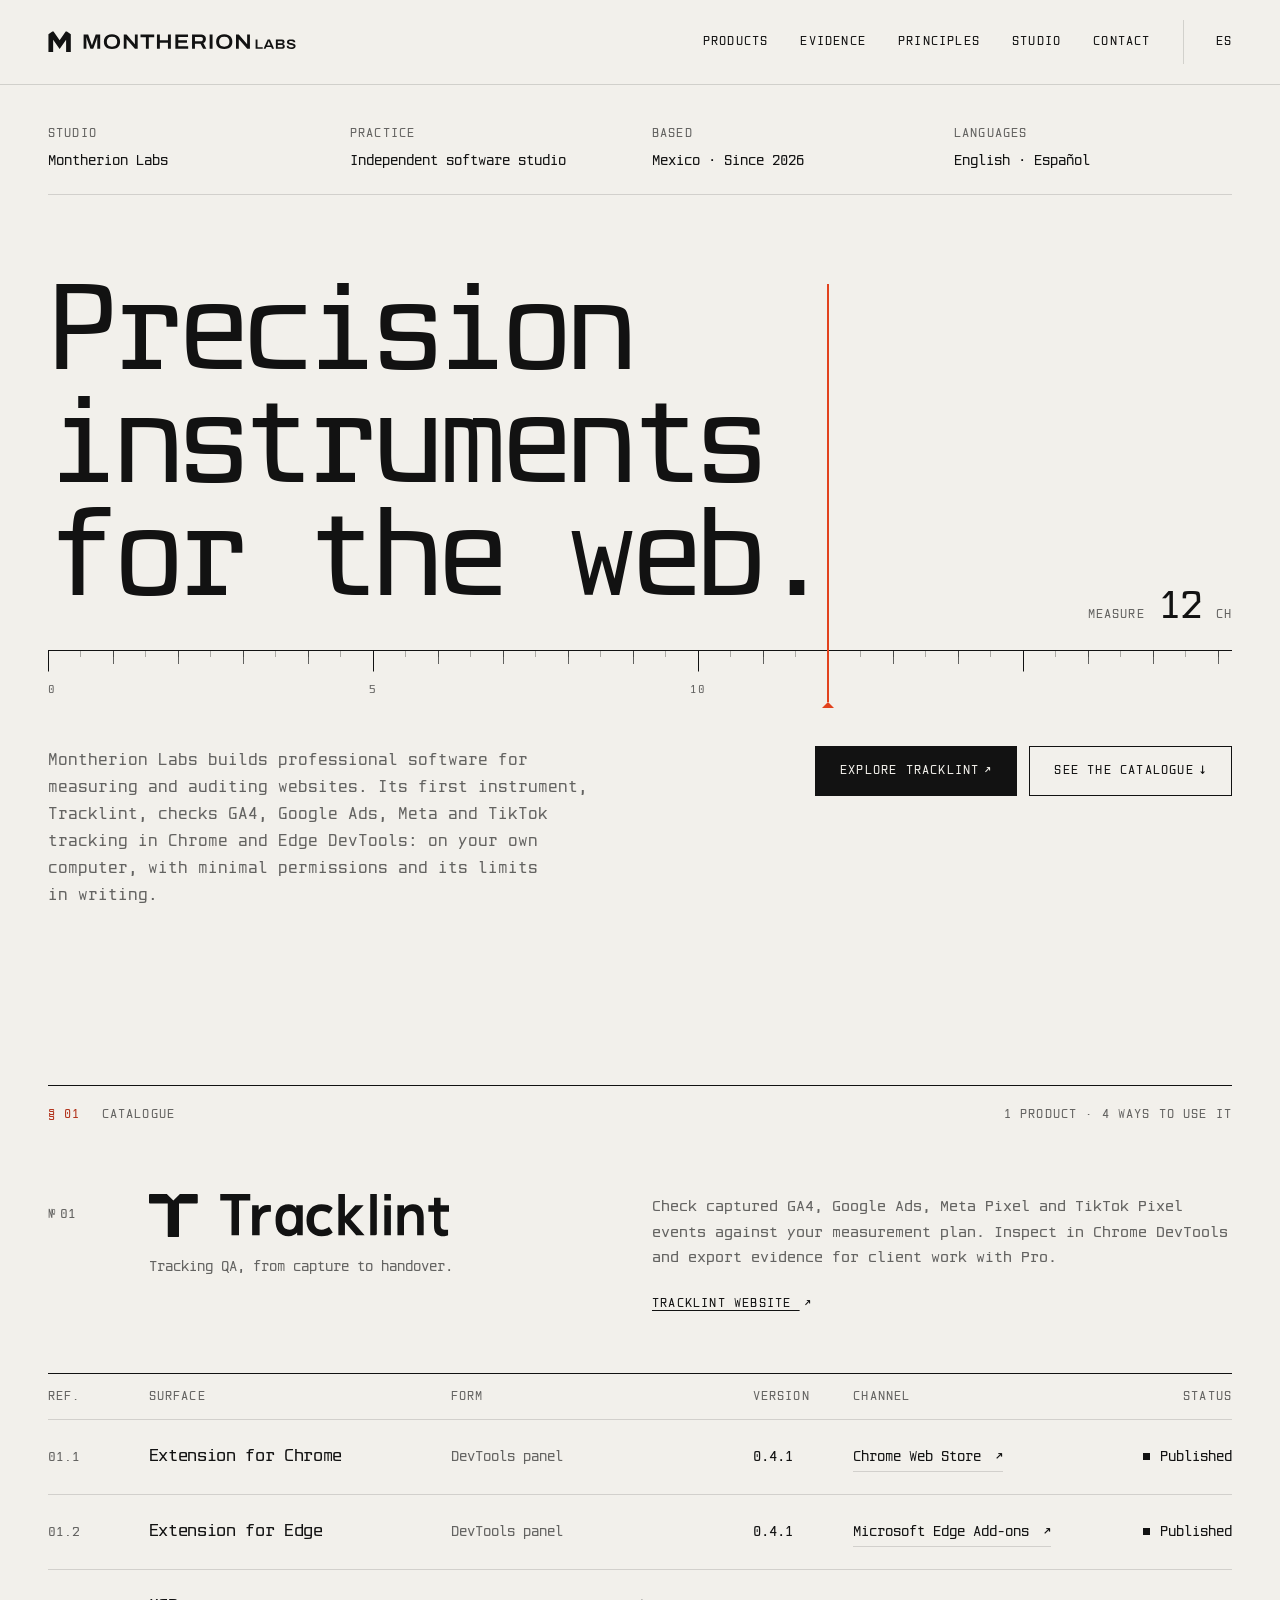
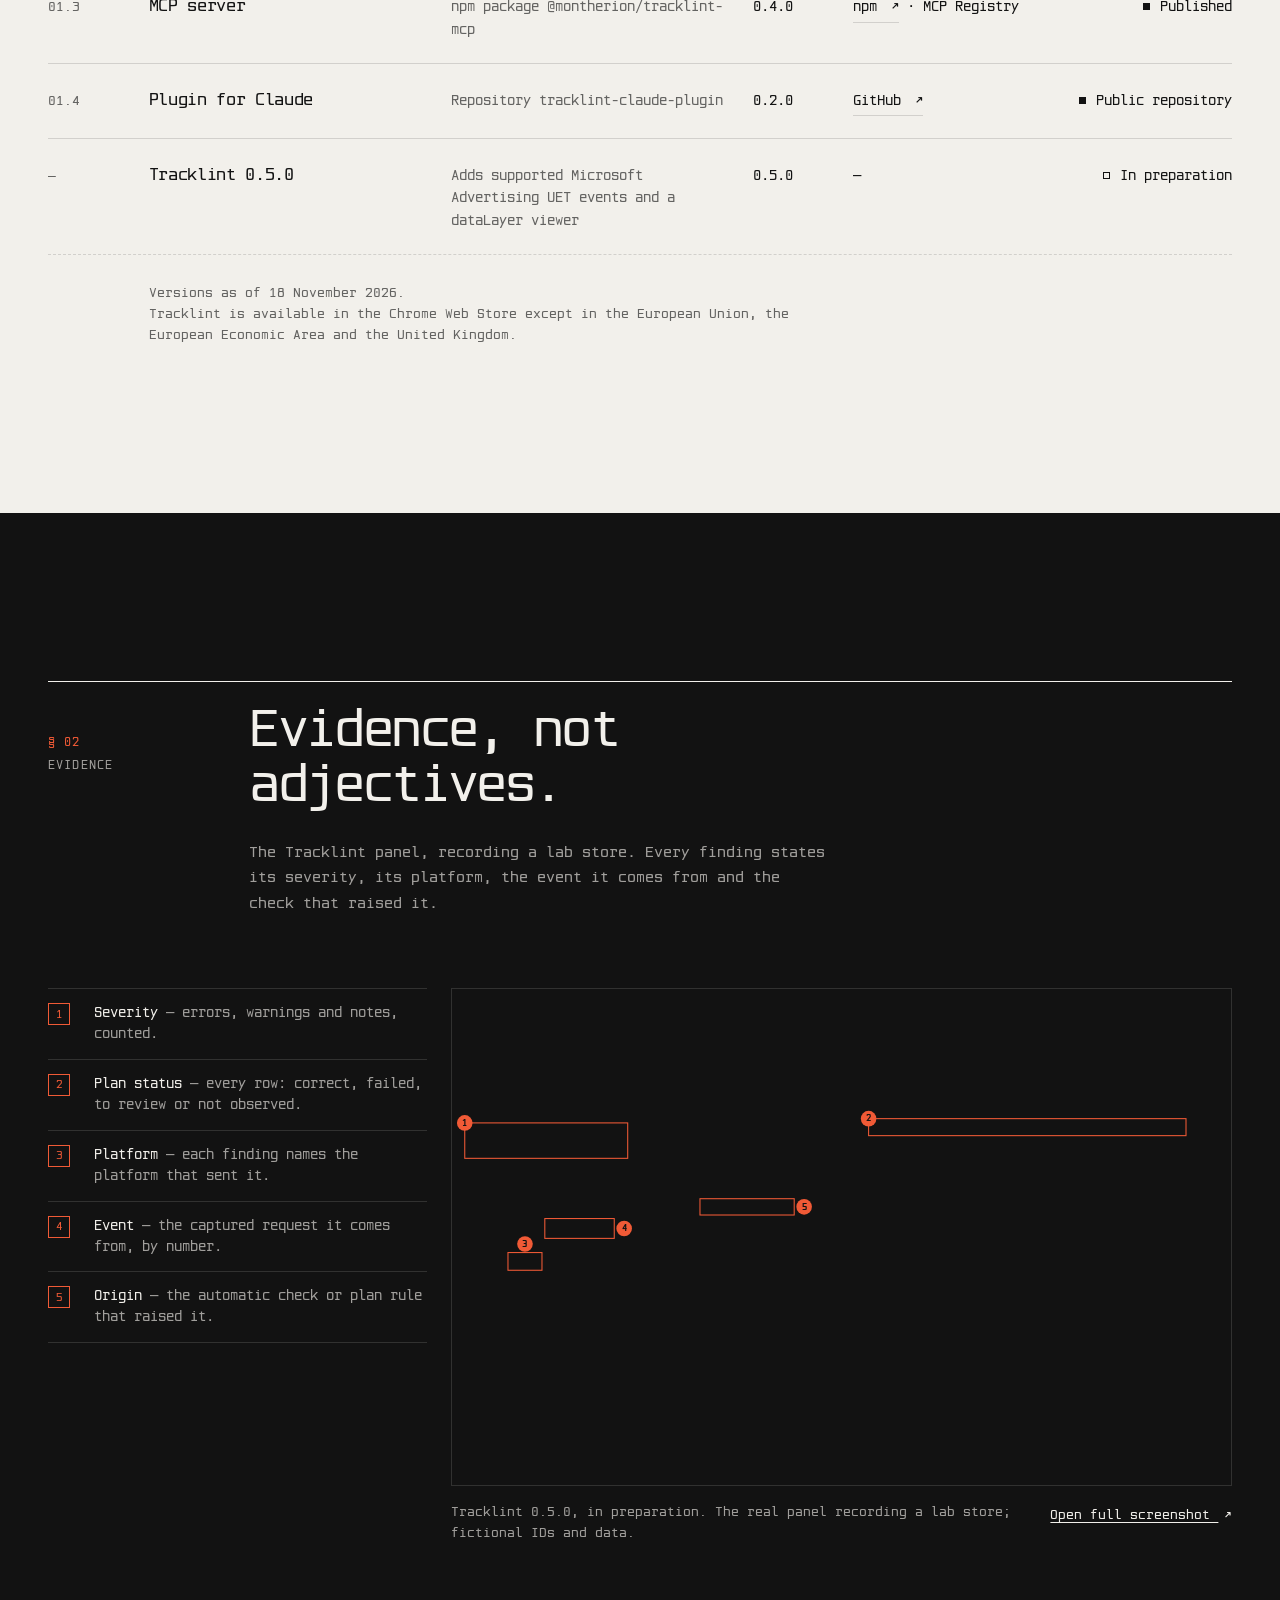
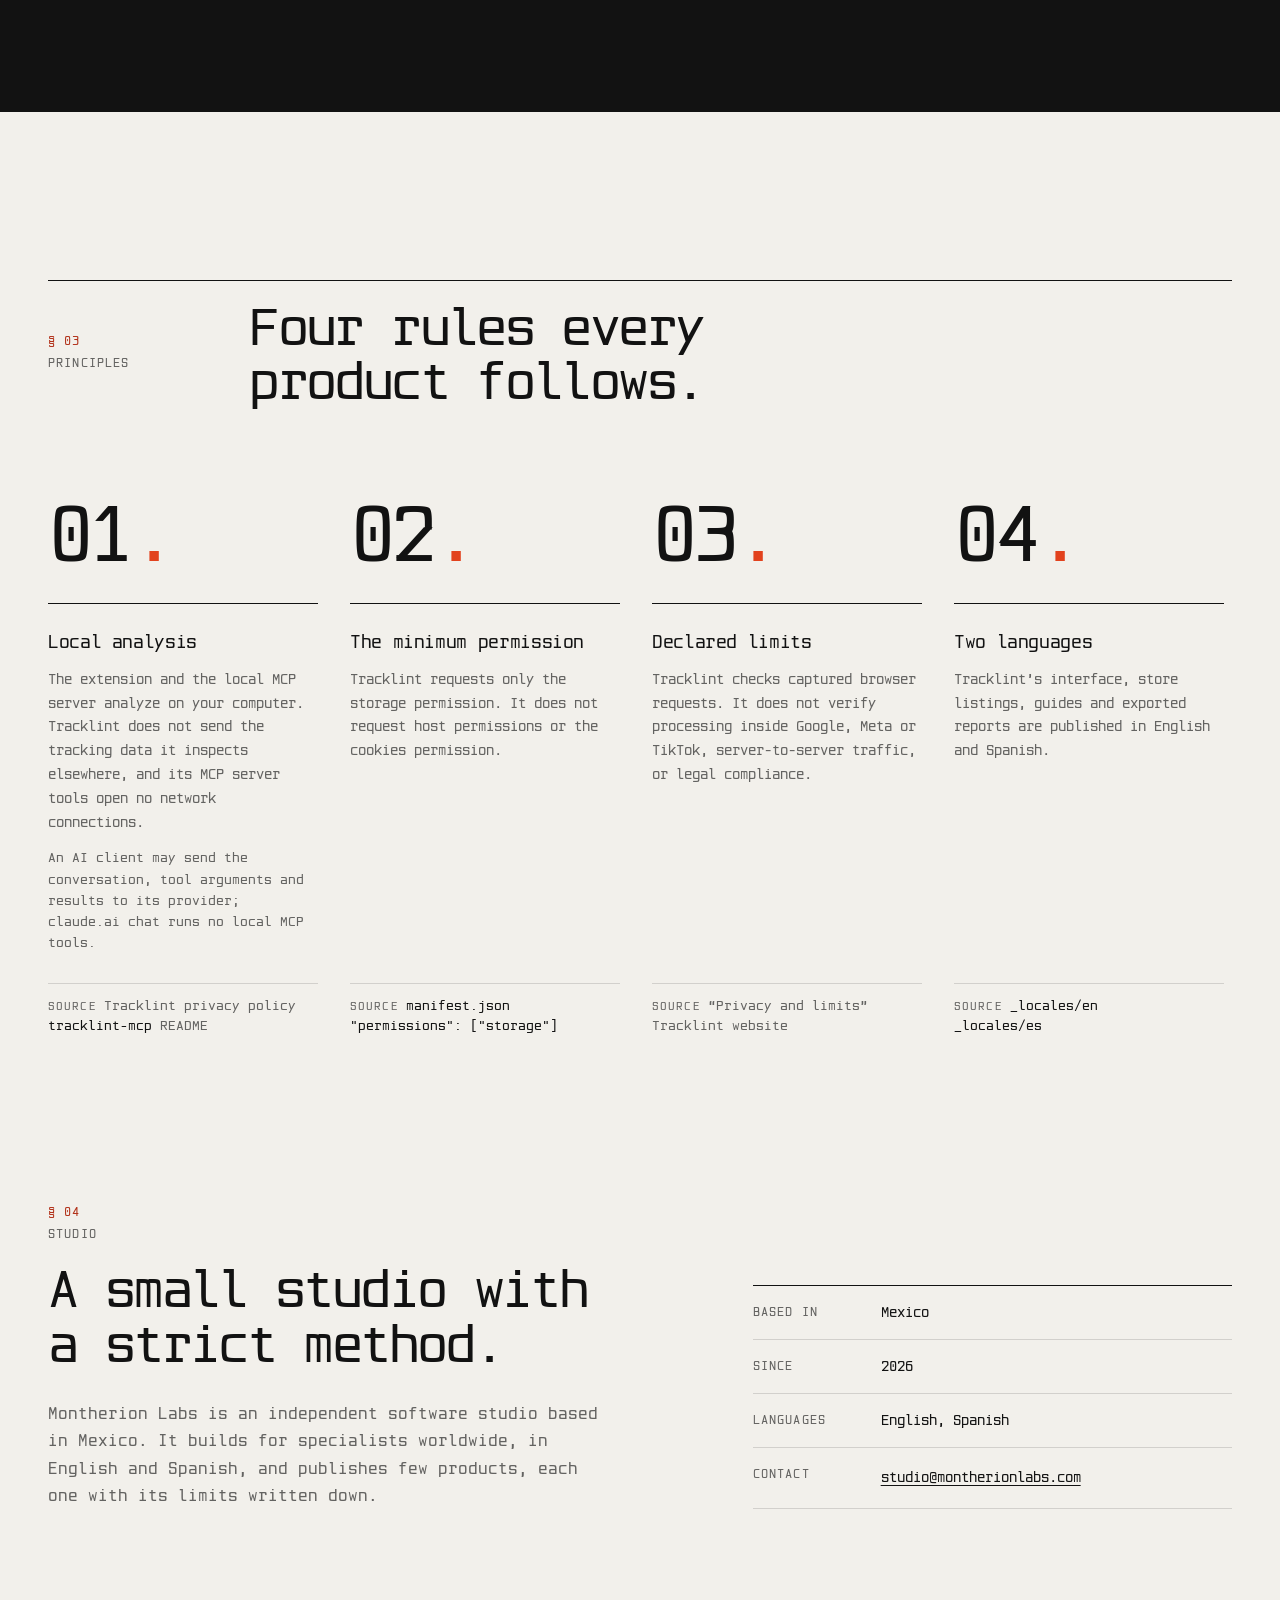
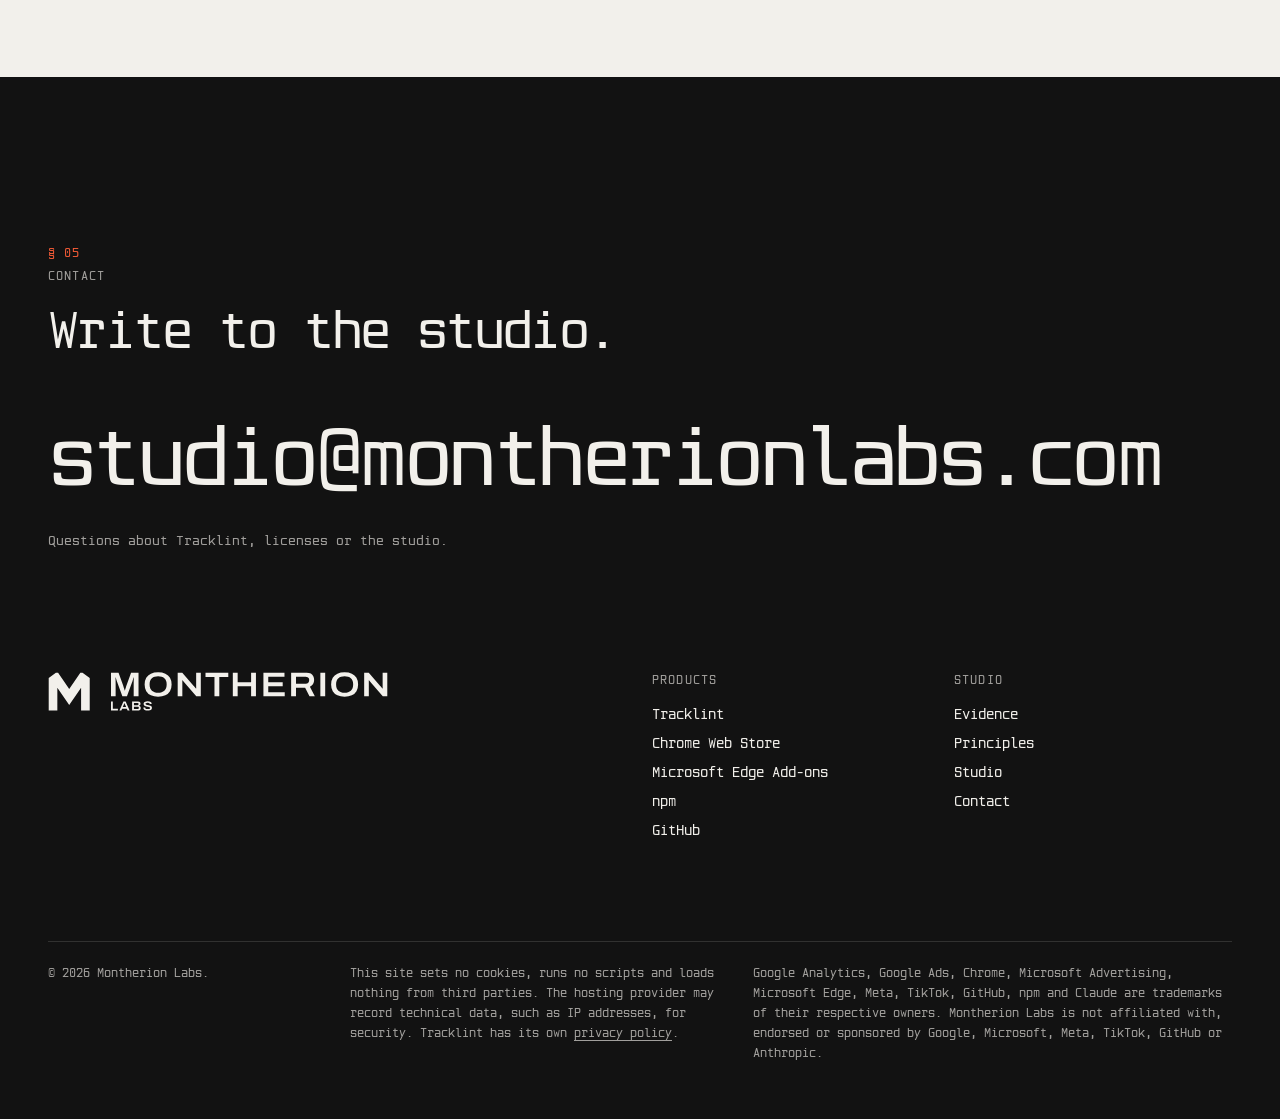
==== index.html @ 23153568 "montherionlabs.com: rediseño total «La regla» con Montherion Mono 0.7 en toda la página (superelipse" ====
<!doctype html>
<html lang="en">
<head>
<meta charset="utf-8">
<meta name="viewport" content="width=device-width, initial-scale=1">
<meta http-equiv="Content-Security-Policy" content="default-src 'none'; style-src 'self'; img-src 'self'; font-src 'self'; base-uri 'none'; form-action 'none'; upgrade-insecure-requests">
<meta name="referrer" content="no-referrer">
<title>Montherion Labs — Precision instruments for the web</title>
<meta name="description" content="Montherion Labs is an independent software studio. It builds Tracklint, tracking QA for Chrome and Edge DevTools, with its MCP server and its plugin for Claude.">
<link rel="canonical" href="https://montherionlabs.com/">
<link rel="alternate" hreflang="en" href="https://montherionlabs.com/">
<link rel="alternate" hreflang="es" href="https://montherionlabs.com/es.html">
<link rel="alternate" hreflang="x-default" href="https://montherionlabs.com/">
<meta name="theme-color" content="#F2F0EB" media="(prefers-color-scheme: light)">
<meta name="theme-color" content="#121212" media="(prefers-color-scheme: dark)">
<meta property="og:type" content="website">
<meta property="og:site_name" content="Montherion Labs">
<meta property="og:title" content="Montherion Labs — Precision instruments for the web">
<meta property="og:description" content="Montherion Labs is an independent software studio. It builds Tracklint, tracking QA for Chrome and Edge DevTools, with its MCP server and its plugin for Claude.">
<meta property="og:url" content="https://montherionlabs.com/">
<meta property="og:image" content="https://montherionlabs.com/img/og-montherion-en.png">
<meta property="og:image:width" content="1200">
<meta property="og:image:height" content="630">
<meta property="og:locale" content="en_US">
<meta name="twitter:card" content="summary_large_image">
<link rel="icon" href="favicon.svg" type="image/svg+xml">
<link rel="icon" href="favicon.ico" sizes="32x32">
<link rel="apple-touch-icon" href="apple-touch-icon.png">
<link rel="preload" href="fonts/montherion-mono-regular.woff" as="font" type="font/woff" crossorigin>
<link rel="stylesheet" href="montherion.css">
</head>
<body>
<a class="skip" href="#main">Skip to content</a>
<header class="top"><div class="w">
<a class="home" href="./" aria-label="Montherion Labs, home"><svg class="firma" aria-hidden="true" focusable="false" xmlns="http://www.w3.org/2000/svg" viewBox="-2 -86.04 1196.76 103.47"><g transform="translate(-17.05,-105.35) scale(1.4210)"><path fill="currentColor" d="M12 85V25L25.333333 15H29.375L50 45L70.625 15H74.666667L88 25V85H72V43L50 75L28 43V85Z"/></g><path d="M8.607958984375001 0.0V-68.647998046875H30.5958984375L43.747802734375 -31.839941406250002Q44.39580078125 -30.03193359375 45.2597900390625 -27.363940429687503Q46.123779296875 -24.695947265625 47.009765625 -21.987963867187503Q47.895751953125 -19.27998046875 48.53173828125 -17.147998046875H49.283740234375Q49.8197265625 -19.031982421875 50.603710937500004 -21.615966796875Q51.3876953125 -24.199951171875 52.2496826171875 -26.917944335937502Q53.111669921875006 -29.6359375 53.85966796875 -31.795947265625003L67.011572265625 -68.647998046875H88.655517578125V0.0H74.599560546875V-38.203857421875Q74.599560546875 -41.4119140625 74.67556152343751 -44.811962890625004Q74.7515625 -48.212011718750006 74.8775634765625 -50.9120361328125Q75.00356445312501 -53.612060546875 75.0515625 -54.64404296875H74.2515625Q73.907568359375 -53.4560546875 73.10756835937501 -50.888037109375006Q72.307568359375 -48.320019531250004 71.45556640625 -45.4919921875Q70.603564453125 -42.66396484375 69.903564453125 -40.595947265625L55.051708984375004 0.0H41.707763671875L26.807910156250003 -40.5439453125Q26.063916015625 -42.595947265625 25.265917968750003 -45.161962890625006Q24.467919921875 -47.727978515625004 23.765917968750003 -50.2760009765625Q23.063916015625 -52.8240234375 22.5119140625 -54.64404296875H21.7119140625Q21.8119140625 -52.664013671875004 21.887915039062502 -49.777978515625Q21.963916015625003 -46.891943359375006 22.0399169921875 -43.85791015625Q22.11591796875 -40.823876953125 22.11591796875 -38.203857421875V0.0H8.607958984375001ZM145.54449157714845 1.2000000000000002Q133.44633789062502 1.2000000000000002 124.62712402343752 -2.793994140625Q115.80791015625002 -6.7879882812500005 111.08193359375001 -14.7119873046875Q106.35595703125001 -22.635986328125 106.35595703125001 -34.32529296875Q106.35595703125001 -46.112011718750004 111.08193359375001 -53.9860107421875Q115.80791015625002 -61.860009765625 124.62712402343752 -65.85400390625Q133.44633789062502 -69.847998046875 145.54449157714845 -69.847998046875Q157.755712890625 -69.847998046875 166.5376708984375 -65.85400390625Q175.31962890625002 -61.860009765625 180.04560546875 -53.9860107421875Q184.77158203125003 -46.112011718750004 184.77158203125003 -34.32529296875Q184.77158203125003 -22.635986328125 180.04560546875 -14.7119873046875Q175.31962890625002 -6.7879882812500005 166.5376708984375 -2.793994140625Q157.755712890625 1.2000000000000002 145.54449157714845 1.2000000000000002ZM145.56376953125002 -10.615966796875Q151.24375 -10.615966796875 155.79372558593752 -12.06796875Q160.343701171875 -13.519970703125 163.5956787109375 -16.3499755859375Q166.84765625 -19.17998046875 168.60764160156253 -23.413984680175783Q170.367626953125 -27.647988891601564 170.367626953125 -33.195996093750004V-35.443994140625Q170.367626953125 -41.03424987792969 168.60764160156253 -45.27513427734375Q166.84765625 -49.516015625 163.5956787109375 -52.346020507812504Q160.343701171875 -55.176025390625 155.79372558593752 -56.6040283203125Q151.24375 -58.03203125 145.56376953125002 -58.03203125Q139.8837890625 -58.03203125 135.3338134765625 -56.6040283203125Q130.78383789062502 -55.176025390625 127.53186035156251 -52.346020507812504Q124.2798828125 -49.516015625 122.56989746093751 -45.27513427734375Q120.85991210937502 -41.03424987792969 120.85991210937502 -35.443994140625V-33.195996093750004Q120.85991210937502 -27.647988891601564 122.56989746093751 -23.413984680175783Q124.2798828125 -19.17998046875 127.53186035156251 -16.3499755859375Q130.78383789062502 -13.519970703125 135.3338134765625 -12.06796875Q139.8837890625 -10.615966796875 145.56376953125002 -10.615966796875ZM202.407958984375 0.0V-68.647998046875H215.719921875L249.003759765625 -30.259912109375Q249.88774414062502 -29.419921875 251.11572265625 -27.9619384765625Q252.343701171875 -26.503955078125003 253.5916748046875 -25.023974609375003Q254.83964843750002 -23.543994140625003 255.61562500000002 -22.464013671875H256.25961914062503Q256.21162109375 -24.247998046875 256.13962402343753 -26.435961914062503Q256.067626953125 -28.62392578125 256.067626953125 -30.259912109375V-68.647998046875H269.5755859375V0.0H256.459619140625L223.07578125 -38.736083984375Q221.36381835937502 -40.608056640625 219.40185546875 -43.030029296875Q217.439892578125 -45.452001953125006 216.367919921875 -46.727978515625004H215.771923828125Q215.819921875 -45.427978515625 215.867919921875 -43.166015625Q215.91591796875002 -40.904052734375 215.91591796875002 -38.160107421875004V0.0H202.407958984375ZM309.275830078125 0.0V-56.392041015625004H283.247998046875V-68.647998046875H349.41162109375V-56.392041015625004H323.331787109375V0.0H309.275830078125ZM362.607958984375 0.0V-68.647998046875H376.663916015625V-41.17998046875H415.71962890625V-68.647998046875H429.7755859375V0.0H415.71962890625V-28.9240234375H376.663916015625V0.0H362.607958984375ZM451.507958984375 0.0V-68.647998046875H512.687646484375V-56.780029296875H465.563916015625V-40.935986328125004H507.519677734375V-29.068017578125H465.563916015625V-11.867968750000001H513.3836425781251V0.0H451.507958984375ZM532.007958984375 0.0V-68.647998046875H576.8916015625Q584.347607421875 -68.647998046875 589.1796142578124 -65.8800048828125Q594.01162109375 -63.112011718750004 596.415625 -58.2880126953125Q598.8196289062499 -53.464013671875 598.8196289062499 -47.252001953125Q598.8196289062499 -40.839990234375 595.7476318359375 -35.593994140625Q592.675634765625 -30.347998046875002 586.491650390625 -27.556005859375002L600.883642578125 0.0H585.29169921875L572.6916992187499 -25.02001953125H546.063916015625V0.0H532.007958984375ZM546.063916015625 -36.735986328125H574.3556640625Q579.211669921875 -36.735986328125 581.8396728515625 -39.5639892578125Q584.46767578125 -42.3919921875 584.46767578125 -47.108007812500006Q584.46767578125 -50.216015625000004 583.315673828125 -52.37001953125Q582.163671875 -54.524023437500006 579.9116699218749 -55.6520263671875Q577.65966796875 -56.780029296875 574.3556640625 -56.780029296875H546.063916015625V-36.735986328125ZM616.9079589843751 0.0V-68.647998046875H630.963916015625V0.0H616.9079589843751ZM687.3444915771485 1.2000000000000002Q675.246337890625 1.2000000000000002 666.4271240234375 -2.793994140625Q657.60791015625 -6.7879882812500005 652.88193359375 -14.7119873046875Q648.1559570312501 -22.635986328125 648.1559570312501 -34.32529296875Q648.1559570312501 -46.112011718750004 652.88193359375 -53.9860107421875Q657.60791015625 -61.860009765625 666.4271240234375 -65.85400390625Q675.246337890625 -69.847998046875 687.3444915771485 -69.847998046875Q699.555712890625 -69.847998046875 708.3376708984375 -65.85400390625Q717.11962890625 -61.860009765625 721.84560546875 -53.9860107421875Q726.57158203125 -46.112011718750004 726.57158203125 -34.32529296875Q726.57158203125 -22.635986328125 721.84560546875 -14.7119873046875Q717.11962890625 -6.7879882812500005 708.3376708984375 -2.793994140625Q699.555712890625 1.2000000000000002 687.3444915771485 1.2000000000000002ZM687.36376953125 -10.615966796875Q693.04375 -10.615966796875 697.5937255859375 -12.06796875Q702.143701171875 -13.519970703125 705.3956787109375 -16.3499755859375Q708.6476562500001 -19.17998046875 710.4076416015625 -23.413984680175783Q712.167626953125 -27.647988891601564 712.167626953125 -33.195996093750004V-35.443994140625Q712.167626953125 -41.03424987792969 710.4076416015625 -45.27513427734375Q708.6476562500001 -49.516015625 705.3956787109375 -52.346020507812504Q702.143701171875 -55.176025390625 697.5937255859375 -56.6040283203125Q693.04375 -58.03203125 687.36376953125 -58.03203125Q681.6837890625001 -58.03203125 677.1338134765625 -56.6040283203125Q672.583837890625 -55.176025390625 669.3318603515626 -52.346020507812504Q666.0798828125 -49.516015625 664.3698974609375 -45.27513427734375Q662.659912109375 -41.03424987792969 662.659912109375 -35.443994140625V-33.195996093750004Q662.659912109375 -27.647988891601564 664.3698974609375 -23.413984680175783Q666.0798828125 -19.17998046875 669.3318603515626 -16.3499755859375Q672.583837890625 -13.519970703125 677.1338134765625 -12.06796875Q681.6837890625001 -10.615966796875 687.36376953125 -10.615966796875ZM744.2079589843751 0.0V-68.647998046875H757.519921875L790.803759765625 -30.259912109375Q791.687744140625 -29.419921875 792.9157226562501 -27.9619384765625Q794.143701171875 -26.503955078125003 795.3916748046876 -25.023974609375003Q796.6396484375 -23.543994140625003 797.415625 -22.464013671875H798.059619140625Q798.01162109375 -24.247998046875 797.9396240234375 -26.435961914062503Q797.8676269531251 -28.62392578125 797.8676269531251 -30.259912109375V-68.647998046875H811.3755859375V0.0H798.259619140625L764.87578125 -38.736083984375Q763.163818359375 -40.608056640625 761.2018554687501 -43.030029296875Q759.239892578125 -45.452001953125006 758.1679199218751 -46.727978515625004H757.571923828125Q757.619921875 -45.427978515625 757.6679199218751 -43.166015625Q757.71591796875 -40.904052734375 757.71591796875 -38.160107421875004V0.0H744.2079589843751Z" fill="currentColor" transform="translate(161.13,0)"/><path d="M5.59517333984375 0.0V-44.62119873046875H14.73154541015625V-8.00017333984375H39.96182861328125V0.0H5.59517333984375ZM44.14277587890625 0.0 63.90007812500001 -44.62119873046875H74.80966796875L94.600771484375 0.0H84.6246044921875L80.7376171875 -9.084416503906251H57.42613525390625L53.53914794921875 0.0H44.14277587890625ZM60.6839111328125 -16.64H77.4460400390625L72.61785400390625 -28.1684228515625Q72.3266552734375 -28.84962158203125 71.8443603515625 -30.044313964843752Q71.3620654296875 -31.23900634765625 70.86286987304688 -32.56630126953125Q70.36367431640625 -33.89359619140625 69.92687622070312 -35.050599365234376Q69.490078125 -36.2076025390625 69.289873046875 -36.7458203125H68.87127685546875Q68.3876806640625 -35.445820312500004 67.74158447265626 -33.7558203125Q67.09548828125 -32.0658203125 66.49749145507812 -30.539621582031252Q65.89949462890625 -29.013422851562503 65.51209716796875 -28.13722412109375L60.6839111328125 -16.64ZM103.42017333984376 0.0V-44.62119873046875H132.62837402343752Q136.2033740234375 -44.62119873046875 139.0308740234375 -43.240599365234374Q141.8583740234375 -41.86 143.4833740234375 -39.39Q145.1083740234375 -36.92 145.1083740234375 -33.605000000000004Q145.1083740234375 -31.07 144.1333740234375 -28.990000000000002Q143.1583740234375 -26.91 141.50087402343752 -25.5125Q139.8433740234375 -24.115000000000002 137.7633740234375 -23.400000000000002V-23.14Q140.2333740234375 -22.62 142.1833740234375 -21.157500000000002Q144.1333740234375 -19.695 145.2383740234375 -17.4525Q146.3433740234375 -15.21 146.3433740234375 -12.285Q146.3433740234375 -8.125 144.4908740234375 -5.3950000000000005Q142.6383740234375 -2.665 139.5508740234375 -1.3325Q136.4633740234375 0.0 132.62837402343752 0.0H103.42017333984376ZM112.55654541015625 -7.714179687500001H131.086591796875Q133.6427294921875 -7.714179687500001 135.29486572265625 -9.072254791259766Q136.947001953125 -10.430328903198243 136.947001953125 -13.327553939819337Q136.947001953125 -15.0176025390625 136.26564849853517 -16.301965484619142Q135.5842950439453 -17.586328430175783 134.19061553955078 -18.289670562744142Q132.79693603515625 -18.9930126953125 130.62898925781252 -18.9930126953125H112.55654541015625V-7.714179687500001ZM112.55654541015625 -26.54599365234375H129.95039306640626Q131.8344805908203 -26.54599365234375 133.12194000244142 -27.214195556640625Q134.4093994140625 -27.8823974609375 135.07630004882813 -29.049374389648438Q135.74320068359376 -30.216351318359376 135.74320068359376 -31.62900634765625Q135.74320068359376 -34.30181396484375 134.25882904052736 -35.60441650390625Q132.77445739746094 -36.90701904296875 130.3741943359375 -36.90701904296875H112.55654541015625V-26.54599365234375ZM177.25487304687502 0.78Q172.89469970703126 0.78 169.01552001953127 0.06109619140625Q165.13634033203127 -0.6578076171875 162.193154296875 -2.31791015625Q159.24996826171875 -3.9780126953125 157.58337524414063 -6.6859069824218755Q155.9167822265625 -9.39380126953125 155.9167822265625 -13.3717822265625Q155.9167822265625 -13.6369873046875 155.93368286132812 -13.933391113281251Q155.95058349609377 -14.229794921875001 155.9817822265625 -14.393596191406251H165.08955810546877Q165.058359375 -14.20119873046875 165.025859375 -13.84369873046875Q164.993359375 -13.48619873046875 164.993359375 -13.1326025390625Q164.993359375 -11.05 166.47794921875 -9.647294921875Q167.9625390625 -8.244589843750001 170.7393212890625 -7.541285400390625Q173.51610351562502 -6.837980957031251 177.26268066406251 -6.837980957031251Q179.28288574218752 -6.837980957031251 181.0651806640625 -7.051182861328125Q182.8474755859375 -7.2643847656250005 184.31516479492188 -7.673887939453126Q185.78285400390627 -8.08339111328125 186.8592419433594 -8.719093017578125Q187.93562988281252 -9.354794921875 188.51152099609376 -10.215394287109376Q189.087412109375 -11.075993652343751 189.087412109375 -12.144589843750001Q189.087412109375 -13.93599365234375 187.74581909179688 -15.061798095703125Q186.40422607421874 -16.1876025390625 184.12533813476563 -16.93900634765625Q181.8464501953125 -17.69041015625 178.98516479492187 -18.263714599609376Q176.12387939453126 -18.837019042968752 173.0857958984375 -19.474022216796875Q170.04771240234376 -20.111025390625002 167.18642700195312 -21.08732666015625Q164.3251416015625 -22.063627929687502 162.0462536621094 -23.52482666015625Q159.76736572265625 -24.986025390625002 158.42577270507815 -27.25712158203125Q157.0841796875 -29.5282177734375 157.0841796875 -32.77041015625Q157.0841796875 -35.89041015625 158.4946765136719 -38.261608886718754Q159.90517333984377 -40.6328076171875 162.57666381835938 -42.222705078125Q165.24815429687501 -43.8126025390625 168.98173461914064 -44.60690063476563Q172.71531494140626 -45.40119873046875 177.36148193359375 -45.40119873046875Q181.90364257812502 -45.40119873046875 185.53972290039064 -44.57570190429688Q189.17580322265627 -43.750205078125 191.736796875 -42.110906982421874Q194.29779052734375 -40.47160888671875 195.64719116210938 -38.0653076171875Q196.996591796875 -35.65900634765625 196.996591796875 -32.4973974609375V-31.5926025390625H188.01881591796877V-32.33619873046875Q188.01881591796877 -34.0028076171875 186.6785241699219 -35.20921142578125Q185.338232421875 -36.415615234375004 182.9943444824219 -37.09941650390625Q180.65045654296875 -37.7832177734375 177.60846923828126 -37.7832177734375Q173.841103515625 -37.7832177734375 171.35552001953127 -37.215118408203125Q168.8699365234375 -36.64701904296875 167.6401416015625 -35.605717773437505Q166.4103466796875 -34.56441650390625 166.4103466796875 -33.16041015625Q166.4103466796875 -31.597807617187502 167.75193969726564 -30.58640380859375Q169.09353271484375 -29.575 171.3724206542969 -28.904195556640627Q173.65130859375 -28.23339111328125 176.51259399414064 -27.6769873046875Q179.37387939453126 -27.12058349609375 182.411962890625 -26.451080322265625Q185.45004638671875 -25.7815771484375 188.3113317871094 -24.83777587890625Q191.1726171875 -23.893974609375 193.45150512695312 -22.40027587890625Q195.73039306640626 -20.9065771484375 197.07198608398437 -18.683580322265627Q198.4135791015625 -16.46058349609375 198.4135791015625 -13.283391113281251Q198.4135791015625 -8.184794921875 195.71088989257814 -5.082996826171875Q193.00820068359377 -1.9811987304687502 188.23592163085937 -0.6005993652343751Q183.46364257812502 0.78 177.25487304687502 0.78Z" fill="currentColor" transform="translate(994.35,0.00)"/></svg>
</a>
<nav aria-label="Main"><ul><li><a href="#products">Products</a></li><li><a href="#evidence">Evidence</a></li><li><a href="#principles">Principles</a></li><li><a href="#studio">Studio</a></li><li><a href="#contact">Contact</a></li><li><a class="lang" href="es.html" hreflang="es" lang="es"><span aria-hidden="true">ES</span><span class="sr">Español</span></a></li></ul></nav>
</div></header>
<main id="main">

<section class="hero" aria-labelledby="h-hero"><div class="w">
<dl class="spec"><div><dt class="lbl">Studio</dt><dd>Montherion Labs</dd></div><div><dt class="lbl">Practice</dt><dd>Independent software studio</dd></div><div><dt class="lbl">Based</dt><dd>Mexico · Since 2026</dd></div><div><dt class="lbl">Languages</dt><dd>English · Español</dd></div></dl>
<div class="medida n12">
<h1 id="h-hero" class="d1"><span>Precision </span><span>instruments </span><span>for the web.</span></h1>
<div class="regla" aria-hidden="true"><div class="ticks"></div><div class="nums"><span>0</span><span>5</span><span>10</span><span>15</span></div><div class="aguja"></div></div>
<p class="lectura" aria-hidden="true"><span class="lbl">Measure</span><span class="v"></span><span class="lbl">ch</span></p>
</div>
<div class="hero-b">
<p class="lead">Montherion Labs builds professional software for measuring and auditing websites. Its first instrument, Tracklint, checks GA4, Google Ads, Meta and TikTok tracking in Chrome and Edge DevTools: on your own computer, with minimal permissions and its limits in writing.</p>
<p class="acts"><a class="btn solid" href="https://tracklint.netlify.app/">Explore Tracklint<span class="arr" aria-hidden="true">↗</span></a><a class="btn line" href="#products">See the catalogue<span class="arr" aria-hidden="true">↓</span></a></p>
</div>
</div></section>

<section class="cat" id="products" aria-labelledby="h-cat"><div class="w">
<div class="cat-head"><h2 id="h-cat" class="lbl">Catalogue</h2><p class="lbl"><span class="n">1 product · 4 ways to use it</span></p></div>
<div class="ledger">
<div class="prod g">
<p class="num tnum" aria-hidden="true">№&#8239;01</p>
<div class="name"><h3 class="sr">Tracklint</h3><svg class="tl" aria-hidden="true" focusable="false" xmlns="http://www.w3.org/2000/svg" viewBox="0 0 320 46"><g fill="currentColor"><g transform="translate(-22,-26) scale(1)"><path d="M23 26H41L48 33L55 26H73Q74 26 74 27V35Q74 36 73 36H54V71Q54 72 53 72H43Q42 72 42 71V36H23Q22 36 22 35V27Q22 26 23 26Z"/></g><g transform="translate(76,-6)"><path transform="translate(0)" fill-rule="evenodd" d="M0 6H32V13H20V50H12V13H0Z"/><path transform="translate(32)" fill-rule="evenodd" d="M2 18H9V23C12 18 16 17 22 18V25C14 24 10 28 10 36V50H2Z"/><path transform="translate(58)" fill-rule="evenodd" d="M15 17C5 17 1 24 1 34C1 44 5 51 15 51C19 51 22 49 24 47V50H30V18H23V21C21 18 18 17 15 17ZM16 24C21 24 23 28 23 34C23 40 21 44 16 44C11 44 8 41 8 34C8 27 11 24 16 24Z"/><path transform="translate(92)" fill-rule="evenodd" d="M28 21L24 27C22 25 19 24 16 24C10 24 8 28 8 34C8 40 10 44 16 44C19 44 22 43 24 41L28 47C25 50 21 51 16 51C6 51 0 44 0 34C0 24 6 17 16 17C21 17 25 18 28 21Z"/><path transform="translate(124)" fill-rule="evenodd" d="M2 6H9V30L20 18H29L15 33L30 50H21L9 36V50H2Z"/><path transform="translate(158)" fill-rule="evenodd" d="M2 6H9V48Q9 50 7 50H2Z"/><path transform="translate(173)" fill-rule="evenodd" d="M2 6H9V13H2ZM2 18H9V50H2Z"/><path transform="translate(187)" fill-rule="evenodd" d="M2 18H9V22C12 18 15 17 19 17C27 17 30 23 30 31V50H23V32C23 27 21 24 17 24C12 24 9 28 9 33V50H2Z"/><path transform="translate(221)" fill-rule="evenodd" d="M7 10H14V18H23V25H14V39C14 43 16 44 19 44H22V50C20 50.7 18.5 51 17 51C10 51 7 47 7 40V25H1V18H7Z"/></g></g></svg><p class="tag">Tracking QA, from capture to handover.</p></div>
<div class="desc"><p>Check captured GA4, Google Ads, Meta Pixel and TikTok Pixel events against your measurement plan. Inspect in Chrome DevTools and export evidence for client work with Pro.</p><a href="https://tracklint.netlify.app/">Tracklint website&nbsp;<span class="arr" aria-hidden="true">↗</span></a></div>
</div>
<div class="reg"><div class="colh lbl" aria-hidden="true"><span class="ref">Ref.</span><span class="sur">Surface</span><span class="form">Form</span><span class="ver">Version</span><span class="ch">Channel</span><span class="st">Status</span></div><ol class="rows"><li><span class="ref tnum">01.1</span>
<dl class="sur"><dt>Surface</dt><dd>Extension for Chrome</dd></dl>
<dl class="form"><dt>Form</dt><dd>DevTools panel</dd></dl>
<dl class="ver"><dt>Version</dt><dd class="tnum">0.4.1</dd></dl>
<dl class="ch"><dt>Channel</dt><dd><a href="https://chromewebstore.google.com/detail/npoppcenbohkhfffcmipdbmejilabfeg">Chrome Web Store&nbsp;<span class="arr" aria-hidden="true">↗</span></a></dd></dl>
<dl class="st"><dt>Status</dt><dd><i aria-hidden="true"></i>Published</dd></dl></li>
<li><span class="ref tnum">01.2</span>
<dl class="sur"><dt>Surface</dt><dd>Extension for Edge</dd></dl>
<dl class="form"><dt>Form</dt><dd>DevTools panel</dd></dl>
<dl class="ver"><dt>Version</dt><dd class="tnum">0.4.1</dd></dl>
<dl class="ch"><dt>Channel</dt><dd><a href="https://microsoftedge.microsoft.com/addons/detail/ffnemnajcjkiifnjdlldeeckgkgnaghn">Microsoft Edge Add-ons&nbsp;<span class="arr" aria-hidden="true">↗</span></a></dd></dl>
<dl class="st"><dt>Status</dt><dd><i aria-hidden="true"></i>Published</dd></dl></li>
<li><span class="ref tnum">01.3</span>
<dl class="sur"><dt>Surface</dt><dd>MCP server</dd></dl>
<dl class="form"><dt>Form</dt><dd>npm package <code>@montherion/tracklint-mcp</code></dd></dl>
<dl class="ver"><dt>Version</dt><dd class="tnum">0.4.0</dd></dl>
<dl class="ch"><dt>Channel</dt><dd><a href="https://www.npmjs.com/package/@montherion/tracklint-mcp">npm&nbsp;<span class="arr" aria-hidden="true">↗</span></a> · MCP Registry</dd></dl>
<dl class="st"><dt>Status</dt><dd><i aria-hidden="true"></i>Published</dd></dl></li>
<li><span class="ref tnum">01.4</span>
<dl class="sur"><dt>Surface</dt><dd>Plugin for Claude</dd></dl>
<dl class="form"><dt>Form</dt><dd>Repository <code>tracklint-claude-plugin</code></dd></dl>
<dl class="ver"><dt>Version</dt><dd class="tnum">0.2.0</dd></dl>
<dl class="ch"><dt>Channel</dt><dd><a href="https://github.com/montherionlabs/tracklint-claude-plugin">GitHub&nbsp;<span class="arr" aria-hidden="true">↗</span></a></dd></dl>
<dl class="st"><dt>Status</dt><dd><i aria-hidden="true"></i>Public repository</dd></dl></li>
<li class="next"><span class="ref tnum">—</span>
<dl class="sur"><dt>Surface</dt><dd>Tracklint 0.5.0</dd></dl>
<dl class="form"><dt>Form</dt><dd>Adds supported Microsoft Advertising UET events and a dataLayer viewer</dd></dl>
<dl class="ver"><dt>Version</dt><dd class="tnum">0.5.0</dd></dl>
<dl class="ch"><dt>Channel</dt><dd>—</dd></dl>
<dl class="st"><dt>Status</dt><dd><i aria-hidden="true"></i>In preparation</dd></dl></li></ol></div>
</div>
<div class="notes g"><p class="small">Versions as of 18 November 2026.</p><p class="small">Tracklint is available in the Chrome Web Store except in the European Union, the European Economic Area and the United Kingdom.</p></div>
</div></section>

<section class="band ev" id="evidence" aria-labelledby="h-ev"><div class="w g">
<div class="head"><p class="lbl">Evidence</p><h2 id="h-ev" class="h2">Evidence, not adjectives.</h2><p>The Tracklint panel, recording a lab store. Every finding states its severity, its platform, the event it comes from and the check that raised it.</p></div>
<ol class="legend"><li><span class="k" aria-hidden="true">1</span><span><b>Severity</b> — errors, warnings and notes, counted.</span></li><li><span class="k" aria-hidden="true">2</span><span><b>Plan status</b> — every row: correct, failed, to review or not observed.</span></li><li><span class="k" aria-hidden="true">3</span><span><b>Platform</b> — each finding names the platform that sent it.</span></li><li><span class="k" aria-hidden="true">4</span><span><b>Event</b> — the captured request it comes from, by number.</span></li><li><span class="k" aria-hidden="true">5</span><span><b>Origin</b> — the automatic check or plan rule that raised it.</span></li></ol>
<figure class="plate">
<div class="frame only-d">
<img src="img/panel-problemas-en.webp" width="2200" height="1400" alt="Tracklint panel, Problems tab: 3 errors, 2 warnings and 1 note; plan with 7 rows, 5 correct and 2 failed; findings labelled GA4 and UET with their events, such as #19 purchase." loading="lazy" decoding="async">
<svg class="ann" viewBox="0 0 2200 1400" preserveAspectRatio="none" aria-hidden="true"><rect x="36" y="378" width="460" height="100"/><circle cx="36" cy="378" r="22"/><text x="36" y="379" font-size="25">1</text><rect x="1176" y="366" width="896" height="48"/><circle cx="1176" cy="366" r="22"/><text x="1176" y="367" font-size="25">2</text><rect x="158" y="744" width="96" height="50"/><circle cx="206" cy="720" r="22"/><text x="206" y="721" font-size="25">3</text><rect x="262" y="648" width="196" height="56"/><circle cx="486" cy="676" r="22"/><text x="486" y="677" font-size="25">4</text><rect x="700" y="592" width="266" height="46"/><circle cx="994" cy="615" r="22"/><text x="994" y="616" font-size="25">5</text></svg>
</div>
<div class="frame only-m">
<img src="img/panel-problemas-en-movil.webp" width="1200" height="1440" alt="Tracklint panel, Problems tab: 3 errors, 2 warnings and 1 note; plan with 7 rows, 5 correct and 2 failed; findings labelled GA4 and UET with their events, such as #19 purchase." loading="lazy" decoding="async">
<svg class="ann" viewBox="0 0 1200 1440" preserveAspectRatio="none" aria-hidden="true"><rect x="36" y="420" width="820" height="94"/><circle cx="36" cy="420" r="20"/><text x="36" y="421" font-size="23">1</text><rect x="36" y="524" width="900" height="52"/><circle cx="36" cy="524" r="20"/><text x="36" y="525" font-size="23">2</text><rect x="158" y="950" width="94" height="46"/><circle cx="205" cy="928" r="20"/><text x="205" y="929" font-size="23">3</text><rect x="42" y="855" width="196" height="50"/><circle cx="264" cy="880" r="20"/><text x="264" y="881" font-size="23">4</text><rect x="474" y="798" width="272" height="44"/><circle cx="772" cy="820" r="20"/><text x="772" y="821" font-size="23">5</text></svg>
</div>
<figcaption class="small"><span>Tracklint 0.5.0, in preparation. The real panel recording a lab store; fictional IDs and data.</span><a href="img/panel-problemas-en.webp">Open full screenshot&nbsp;<span class="arr" aria-hidden="true">↗</span></a></figcaption>
</figure>
</div></section>

<section class="pr" id="principles" aria-labelledby="h-pr"><div class="w g">
<div class="head"><p class="lbl">Principles</p><h2 id="h-pr" class="h2">Four rules every product follows.</h2></div>
<ol class="list"><li><span class="no tnum" aria-hidden="true">01</span><h3 class="h3">Local analysis</h3><p>The extension and the local MCP server analyze on your computer. Tracklint does not send the tracking data it inspects elsewhere, and its MCP server tools open no network connections.</p><p class="caveat">An AI client may send the conversation, tool arguments and results to its provider; claude.ai chat runs no local MCP tools.</p><p class="proof"><span><span class="lbl">Source</span>Tracklint privacy policy<br><code>tracklint-mcp</code> README</span></p></li><li><span class="no tnum" aria-hidden="true">02</span><h3 class="h3">The minimum permission</h3><p>Tracklint requests only the storage permission. It does not request host permissions or the cookies permission.</p><p class="proof"><span><span class="lbl">Source</span><code>manifest.json</code><br><code>"permissions": ["storage"]</code></span></p></li><li><span class="no tnum" aria-hidden="true">03</span><h3 class="h3">Declared limits</h3><p>Tracklint checks captured browser requests. It does not verify processing inside Google, Meta or TikTok, server-to-server traffic, or legal compliance.</p><p class="proof"><span><span class="lbl">Source</span>“Privacy and limits”<br>Tracklint website</span></p></li><li><span class="no tnum" aria-hidden="true">04</span><h3 class="h3">Two languages</h3><p>Tracklint’s interface, store listings, guides and exported reports are published in English and Spanish.</p><p class="proof"><span><span class="lbl">Source</span><code>_locales/en</code><br><code>_locales/es</code></span></p></li></ol>
</div></section>

<section class="st-sec" id="studio" aria-labelledby="h-st"><div class="w g">
<div class="text"><p class="lbl">Studio</p><h2 id="h-st" class="h2">A small studio with a strict method.</h2><p class="lead">Montherion Labs is an independent software studio based in Mexico. It builds for specialists worldwide, in English and Spanish, and publishes few products, each one with its limits written down.</p></div>
<dl><div><dt>Based in</dt><dd>Mexico</dd></div><div><dt>Since</dt><dd>2026</dd></div><div><dt>Languages</dt><dd>English, Spanish</dd></div><div><dt>Contact</dt><dd><a href="mailto:studio@montherionlabs.com">studio@montherionlabs.com</a></dd></div></dl>
</div></section>

</main>
<footer class="band" id="contact">
<section class="ct" aria-labelledby="h-ct"><div class="w g"><div>
<p class="lbl">Contact</p><h2 id="h-ct" class="h2">Write to the studio.</h2>
<a class="mail" href="mailto:studio@montherionlabs.com">studio@montherionlabs.com</a><p class="small">Questions about Tracklint, licenses or the studio.</p>
</div></div></section>
<div class="foot"><div class="w g">
<div class="sign"><svg class="firma-ap" role="img" aria-label="Montherion Labs" xmlns="http://www.w3.org/2000/svg" viewBox="-2 -70.60 987.68 113.76"><g transform="translate(-18.82,-92.12) scale(1.5680)"><path fill="currentColor" d="M12 85V25L25.333333 15H29.375L50 45L70.625 15H74.666667L88 25V85H72V43L50 75L28 43V85Z"/></g><path d="M8.607958984375001 0.0V-68.647998046875H30.5958984375L43.747802734375 -31.839941406250002Q44.39580078125 -30.03193359375 45.2597900390625 -27.363940429687503Q46.123779296875 -24.695947265625 47.009765625 -21.987963867187503Q47.895751953125 -19.27998046875 48.53173828125 -17.147998046875H49.283740234375Q49.8197265625 -19.031982421875 50.603710937500004 -21.615966796875Q51.3876953125 -24.199951171875 52.2496826171875 -26.917944335937502Q53.111669921875006 -29.6359375 53.85966796875 -31.795947265625003L67.011572265625 -68.647998046875H88.655517578125V0.0H74.599560546875V-38.203857421875Q74.599560546875 -41.4119140625 74.67556152343751 -44.811962890625004Q74.7515625 -48.212011718750006 74.8775634765625 -50.9120361328125Q75.00356445312501 -53.612060546875 75.0515625 -54.64404296875H74.2515625Q73.907568359375 -53.4560546875 73.10756835937501 -50.888037109375006Q72.307568359375 -48.320019531250004 71.45556640625 -45.4919921875Q70.603564453125 -42.66396484375 69.903564453125 -40.595947265625L55.051708984375004 0.0H41.707763671875L26.807910156250003 -40.5439453125Q26.063916015625 -42.595947265625 25.265917968750003 -45.161962890625006Q24.467919921875 -47.727978515625004 23.765917968750003 -50.2760009765625Q23.063916015625 -52.8240234375 22.5119140625 -54.64404296875H21.7119140625Q21.8119140625 -52.664013671875004 21.887915039062502 -49.777978515625Q21.963916015625003 -46.891943359375006 22.0399169921875 -43.85791015625Q22.11591796875 -40.823876953125 22.11591796875 -38.203857421875V0.0H8.607958984375001ZM145.54449157714845 1.2000000000000002Q133.44633789062502 1.2000000000000002 124.62712402343752 -2.793994140625Q115.80791015625002 -6.7879882812500005 111.08193359375001 -14.7119873046875Q106.35595703125001 -22.635986328125 106.35595703125001 -34.32529296875Q106.35595703125001 -46.112011718750004 111.08193359375001 -53.9860107421875Q115.80791015625002 -61.860009765625 124.62712402343752 -65.85400390625Q133.44633789062502 -69.847998046875 145.54449157714845 -69.847998046875Q157.755712890625 -69.847998046875 166.5376708984375 -65.85400390625Q175.31962890625002 -61.860009765625 180.04560546875 -53.9860107421875Q184.77158203125003 -46.112011718750004 184.77158203125003 -34.32529296875Q184.77158203125003 -22.635986328125 180.04560546875 -14.7119873046875Q175.31962890625002 -6.7879882812500005 166.5376708984375 -2.793994140625Q157.755712890625 1.2000000000000002 145.54449157714845 1.2000000000000002ZM145.56376953125002 -10.615966796875Q151.24375 -10.615966796875 155.79372558593752 -12.06796875Q160.343701171875 -13.519970703125 163.5956787109375 -16.3499755859375Q166.84765625 -19.17998046875 168.60764160156253 -23.413984680175783Q170.367626953125 -27.647988891601564 170.367626953125 -33.195996093750004V-35.443994140625Q170.367626953125 -41.03424987792969 168.60764160156253 -45.27513427734375Q166.84765625 -49.516015625 163.5956787109375 -52.346020507812504Q160.343701171875 -55.176025390625 155.79372558593752 -56.6040283203125Q151.24375 -58.03203125 145.56376953125002 -58.03203125Q139.8837890625 -58.03203125 135.3338134765625 -56.6040283203125Q130.78383789062502 -55.176025390625 127.53186035156251 -52.346020507812504Q124.2798828125 -49.516015625 122.56989746093751 -45.27513427734375Q120.85991210937502 -41.03424987792969 120.85991210937502 -35.443994140625V-33.195996093750004Q120.85991210937502 -27.647988891601564 122.56989746093751 -23.413984680175783Q124.2798828125 -19.17998046875 127.53186035156251 -16.3499755859375Q130.78383789062502 -13.519970703125 135.3338134765625 -12.06796875Q139.8837890625 -10.615966796875 145.56376953125002 -10.615966796875ZM202.407958984375 0.0V-68.647998046875H215.719921875L249.003759765625 -30.259912109375Q249.88774414062502 -29.419921875 251.11572265625 -27.9619384765625Q252.343701171875 -26.503955078125003 253.5916748046875 -25.023974609375003Q254.83964843750002 -23.543994140625003 255.61562500000002 -22.464013671875H256.25961914062503Q256.21162109375 -24.247998046875 256.13962402343753 -26.435961914062503Q256.067626953125 -28.62392578125 256.067626953125 -30.259912109375V-68.647998046875H269.5755859375V0.0H256.459619140625L223.07578125 -38.736083984375Q221.36381835937502 -40.608056640625 219.40185546875 -43.030029296875Q217.439892578125 -45.452001953125006 216.367919921875 -46.727978515625004H215.771923828125Q215.819921875 -45.427978515625 215.867919921875 -43.166015625Q215.91591796875002 -40.904052734375 215.91591796875002 -38.160107421875004V0.0H202.407958984375ZM309.275830078125 0.0V-56.392041015625004H283.247998046875V-68.647998046875H349.41162109375V-56.392041015625004H323.331787109375V0.0H309.275830078125ZM362.607958984375 0.0V-68.647998046875H376.663916015625V-41.17998046875H415.71962890625V-68.647998046875H429.7755859375V0.0H415.71962890625V-28.9240234375H376.663916015625V0.0H362.607958984375ZM451.507958984375 0.0V-68.647998046875H512.687646484375V-56.780029296875H465.563916015625V-40.935986328125004H507.519677734375V-29.068017578125H465.563916015625V-11.867968750000001H513.3836425781251V0.0H451.507958984375ZM532.007958984375 0.0V-68.647998046875H576.8916015625Q584.347607421875 -68.647998046875 589.1796142578124 -65.8800048828125Q594.01162109375 -63.112011718750004 596.415625 -58.2880126953125Q598.8196289062499 -53.464013671875 598.8196289062499 -47.252001953125Q598.8196289062499 -40.839990234375 595.7476318359375 -35.593994140625Q592.675634765625 -30.347998046875002 586.491650390625 -27.556005859375002L600.883642578125 0.0H585.29169921875L572.6916992187499 -25.02001953125H546.063916015625V0.0H532.007958984375ZM546.063916015625 -36.735986328125H574.3556640625Q579.211669921875 -36.735986328125 581.8396728515625 -39.5639892578125Q584.46767578125 -42.3919921875 584.46767578125 -47.108007812500006Q584.46767578125 -50.216015625000004 583.315673828125 -52.37001953125Q582.163671875 -54.524023437500006 579.9116699218749 -55.6520263671875Q577.65966796875 -56.780029296875 574.3556640625 -56.780029296875H546.063916015625V-36.735986328125ZM616.9079589843751 0.0V-68.647998046875H630.963916015625V0.0H616.9079589843751ZM687.3444915771485 1.2000000000000002Q675.246337890625 1.2000000000000002 666.4271240234375 -2.793994140625Q657.60791015625 -6.7879882812500005 652.88193359375 -14.7119873046875Q648.1559570312501 -22.635986328125 648.1559570312501 -34.32529296875Q648.1559570312501 -46.112011718750004 652.88193359375 -53.9860107421875Q657.60791015625 -61.860009765625 666.4271240234375 -65.85400390625Q675.246337890625 -69.847998046875 687.3444915771485 -69.847998046875Q699.555712890625 -69.847998046875 708.3376708984375 -65.85400390625Q717.11962890625 -61.860009765625 721.84560546875 -53.9860107421875Q726.57158203125 -46.112011718750004 726.57158203125 -34.32529296875Q726.57158203125 -22.635986328125 721.84560546875 -14.7119873046875Q717.11962890625 -6.7879882812500005 708.3376708984375 -2.793994140625Q699.555712890625 1.2000000000000002 687.3444915771485 1.2000000000000002ZM687.36376953125 -10.615966796875Q693.04375 -10.615966796875 697.5937255859375 -12.06796875Q702.143701171875 -13.519970703125 705.3956787109375 -16.3499755859375Q708.6476562500001 -19.17998046875 710.4076416015625 -23.413984680175783Q712.167626953125 -27.647988891601564 712.167626953125 -33.195996093750004V-35.443994140625Q712.167626953125 -41.03424987792969 710.4076416015625 -45.27513427734375Q708.6476562500001 -49.516015625 705.3956787109375 -52.346020507812504Q702.143701171875 -55.176025390625 697.5937255859375 -56.6040283203125Q693.04375 -58.03203125 687.36376953125 -58.03203125Q681.6837890625001 -58.03203125 677.1338134765625 -56.6040283203125Q672.583837890625 -55.176025390625 669.3318603515626 -52.346020507812504Q666.0798828125 -49.516015625 664.3698974609375 -45.27513427734375Q662.659912109375 -41.03424987792969 662.659912109375 -35.443994140625V-33.195996093750004Q662.659912109375 -27.647988891601564 664.3698974609375 -23.413984680175783Q666.0798828125 -19.17998046875 669.3318603515626 -16.3499755859375Q672.583837890625 -13.519970703125 677.1338134765625 -12.06796875Q681.6837890625001 -10.615966796875 687.36376953125 -10.615966796875ZM744.2079589843751 0.0V-68.647998046875H757.519921875L790.803759765625 -30.259912109375Q791.687744140625 -29.419921875 792.9157226562501 -27.9619384765625Q794.143701171875 -26.503955078125003 795.3916748046876 -25.023974609375003Q796.6396484375 -23.543994140625003 797.415625 -22.464013671875H798.059619140625Q798.01162109375 -24.247998046875 797.9396240234375 -26.435961914062503Q797.8676269531251 -28.62392578125 797.8676269531251 -30.259912109375V-68.647998046875H811.3755859375V0.0H798.259619140625L764.87578125 -38.736083984375Q763.163818359375 -40.608056640625 761.2018554687501 -43.030029296875Q759.239892578125 -45.452001953125006 758.1679199218751 -46.727978515625004H757.571923828125Q757.619921875 -45.427978515625 757.6679199218751 -43.166015625Q757.71591796875 -40.904052734375 757.71591796875 -38.160107421875004V0.0H744.2079589843751Z" fill="currentColor" transform="translate(172.30,0)"/><path d="M3.2710244140625 0.0V-26.0862392578125H8.6122880859375V-4.6770244140625H23.3622998046875V0.0H3.2710244140625ZM27.8965458984375 0.0 39.446968749999996 -26.0862392578125H45.8248828125L57.395066406249995 0.0H51.562845703125L49.290453125 -5.3108896484375H35.6622021484375L33.3898095703125 0.0H27.8965458984375ZM37.566748046875 -9.728H47.366146484374994L44.543514648437494 -16.467693359374998Q44.373275390625 -16.8659326171875 44.091318359374995 -17.5643681640625Q43.809361328125 -18.2628037109375 43.51752392578125 -19.0387607421875Q43.2256865234375 -19.8147177734375 42.97032763671875 -20.49111962890625Q42.71496875 -21.167521484375 42.59792578125 -21.482171875H42.3532080078125Q42.070490234375 -20.722171875 41.6927724609375 -19.734171875Q41.315054687499995 -18.746171874999998 40.96545654296875 -17.8539326171875Q40.615858398437496 -16.961693359375 40.3893798828125 -16.449454101562498L37.566748046875 -9.728ZM64.6410244140625 0.0V-26.0862392578125H81.716587890625Q83.806587890625 -26.0862392578125 85.459587890625 -25.279119628906248Q87.112587890625 -24.471999999999998 88.062587890625 -23.028Q89.012587890625 -21.584 89.012587890625 -19.646Q89.012587890625 -18.163999999999998 88.44258789062499 -16.948Q87.872587890625 -15.732 86.903587890625 -14.915Q85.934587890625 -14.097999999999999 84.718587890625 -13.68V-13.528Q86.16258789062499 -13.224 87.30258789062499 -12.369Q88.44258789062499 -11.514 89.08858789062499 -10.203Q89.734587890625 -8.892 89.734587890625 -7.1819999999999995Q89.734587890625 -4.75 88.651587890625 -3.154Q87.568587890625 -1.558 85.76358789062499 -0.779Q83.958587890625 0.0 81.716587890625 0.0H64.6410244140625ZM69.9822880859375 -4.509828125H80.81523828125Q82.309595703125 -4.509828125 83.2754599609375 -5.303779724121093Q84.24132421875 -6.097730743408203 84.24132421875 -7.791493072509765Q84.24132421875 -8.779521484375 83.84299450683594 -9.530379821777343Q83.44466479492188 -10.281238159179686 82.62989831542968 -10.692422790527344Q81.81513183593749 -11.103607421875 80.547716796875 -11.103607421875H69.9822880859375V-4.509828125ZM69.9822880859375 -15.5191962890625H80.15099902343749Q81.25246557617187 -15.5191962890625 82.00513415527344 -15.909837402343749Q82.75780273437499 -16.300478515625 83.14768310546874 -16.982711181640624Q83.5375634765625 -17.66494384765625 83.5375634765625 -18.4908037109375Q83.5375634765625 -20.0533681640625 82.66977697753906 -20.8148896484375Q81.80199047851562 -21.5764111328125 80.398759765625 -21.5764111328125H69.9822880859375V-15.5191962890625ZM109.89592578125 0.45599999999999996Q107.3469013671875 0.45599999999999996 105.0790732421875 0.035717773437499996Q102.8112451171875 -0.384564453125 101.09061328125 -1.3550859375Q99.3699814453125 -2.325607421875 98.39566552734375 -3.90868408203125Q97.421349609375 -5.4917607421875 97.421349609375 -7.8173496093749995Q97.421349609375 -7.972392578125 97.43122998046876 -8.1456748046875Q97.4411103515625 -8.31895703125 97.459349609375 -8.4147177734375H102.7838955078125Q102.76565625 -8.3022392578125 102.74665625 -8.093239257812499Q102.72765625 -7.8842392578125 102.72765625 -7.677521484375Q102.72765625 -6.46 103.5955703125 -5.63995703125Q104.46348437500001 -4.8199140625 106.086833984375 -4.40875146484375Q107.71018359375 -3.9975888671875 109.900490234375 -3.9975888671875Q111.081533203125 -3.9975888671875 112.123490234375 -4.12222998046875Q113.165447265625 -4.24687109375 114.02348095703125 -4.48627294921875Q114.8815146484375 -4.7256748046874995 115.51078759765625 -5.09731591796875Q116.140060546875 -5.4689570312499995 116.4767353515625 -5.97207666015625Q116.81341015625 -6.4751962890625 116.81341015625 -7.0999140625Q116.81341015625 -8.1471962890625 116.02909423828126 -8.80535888671875Q115.2447783203125 -9.463521484375 113.91250537109376 -9.9028037109375Q112.580232421875 -10.3420859375 110.90748095703125 -10.67724853515625Q109.2347294921875 -11.012411132812499 107.458619140625 -11.384812988281249Q105.6825087890625 -11.757214843749999 104.00975732421875 -12.3279755859375Q102.337005859375 -12.898736328125 101.00473291015625 -13.7529755859375Q99.6724599609375 -14.60721484375 98.88814404296875 -15.9349326171875Q98.103828125 -17.262650390624998 98.103828125 -19.1580859375Q98.103828125 -20.9820859375 98.92842626953126 -22.3683251953125Q99.75302441406251 -23.754564453125 101.31481884765626 -24.68404296875Q102.87661328125 -25.613521484375 105.05932177734375 -26.077880371093748Q107.2420302734375 -26.5422392578125 109.95825097656251 -26.5422392578125Q112.61366796875001 -26.5422392578125 114.73937646484376 -26.05964111328125Q116.86508496093751 -25.57704296875 118.36228125 -24.61868408203125Q119.85947753906251 -23.6603251953125 120.64835791015625 -22.253564453124998Q121.43723828125 -20.8468037109375 121.43723828125 -18.998478515625V-18.469521484375H116.1886923828125V-18.9042392578125Q116.1886923828125 -19.878564453124998 115.40513720703126 -20.5838466796875Q114.62158203125 -21.28912890625 113.25130908203126 -21.6888896484375Q111.88103613281251 -22.088650390625 110.1026435546875 -22.088650390625Q107.90018359375 -22.088650390625 106.4470732421875 -21.75653076171875Q104.993962890625 -21.424411132812498 104.275005859375 -20.815650390625Q103.556048828125 -20.2068896484375 103.556048828125 -19.3860859375Q103.556048828125 -18.472564453125 104.34036474609375 -17.8812822265625Q105.12468066406251 -17.29 106.45695361328126 -16.89783740234375Q107.7892265625 -16.505674804687498 109.46197802734375 -16.180392578124998Q111.1347294921875 -15.8551103515625 112.91083984375001 -15.46370849609375Q114.6869501953125 -15.072306640625 116.35970166015625 -14.520545898437499Q118.032453125 -13.96878515625 119.36472607421875 -13.0955458984375Q120.6969990234375 -12.222306640625 121.48131494140625 -10.92270849609375Q122.265630859375 -9.6231103515625 122.265630859375 -7.7656748046874995Q122.265630859375 -4.78495703125 120.68559716796875 -2.97159814453125Q119.10556347656251 -1.1582392578125 116.31561572265625 -0.35111962890625Q113.52566796875 0.45599999999999996 109.89592578125 0.45599999999999996Z" fill="currentColor" transform="translate(177.64,41.16)"/></svg>
<svg class="sym-only" role="img" aria-label="Montherion Labs" xmlns="http://www.w3.org/2000/svg" viewBox="12 15 76 70"><path fill="currentColor" d="M12 85V25L25.333333 15H29.375L50 45L70.625 15H74.666667L88 25V85H72V43L50 75L28 43V85Z"/></svg>
</div>
<nav aria-label="Products · Studio"><div><p class="lbl">Products</p><ul><li><a href="https://tracklint.netlify.app/">Tracklint</a></li><li><a href="https://chromewebstore.google.com/detail/npoppcenbohkhfffcmipdbmejilabfeg">Chrome Web Store</a></li><li><a href="https://microsoftedge.microsoft.com/addons/detail/ffnemnajcjkiifnjdlldeeckgkgnaghn">Microsoft Edge Add-ons</a></li><li><a href="https://www.npmjs.com/package/@montherion/tracklint-mcp">npm</a></li><li><a href="https://github.com/montherionlabs/tracklint-claude-plugin">GitHub</a></li></ul></div><div><p class="lbl">Studio</p><ul><li><a href="#evidence">Evidence</a></li><li><a href="#principles">Principles</a></li><li><a href="#studio">Studio</a></li><li><a href="#contact">Contact</a></li></ul></div></nav>
<div class="legal"><p>© 2026 Montherion Labs.</p><p>This site sets no cookies, runs no scripts and loads nothing from third parties. The hosting provider may record technical data, such as IP addresses, for security. Tracklint has its own <a href="https://tracklint.netlify.app/privacy.html">privacy policy</a>.</p><p>Google Analytics, Google Ads, Chrome, Microsoft Advertising, Microsoft Edge, Meta, TikTok, GitHub, npm and Claude are trademarks of their respective owners. Montherion Labs is not affiliated with, endorsed or sponsored by Google, Microsoft, Meta, TikTok, GitHub or Anthropic.</p></div>
</div></div>
</footer>
</body>
</html>
---- montherion.css ----
/* montherionlabs.com · «La regla» (25-nov-2026). Toda la página en Montherion Mono; sin JavaScript.
   Idea: en una monoespaciada cada carácter mide lo mismo, así que el texto se puede medir. El titular descansa sobre una
   regla cuyas marcas coinciden con sus caracteres; una aguja bermellón la recorre y se detiene al final de la línea más
   larga. El resto de la página calla: papel, tinta, reglas de 1 px y un único acento. */

@font-face {
  font-family: 'Montherion Mono';
  src: url('fonts/montherion-mono-regular.woff') format('woff');
  font-weight: 400;
  font-style: normal;
  font-display: swap;
}
@font-face {
  font-family: 'Montherion Mono';
  src: url('fonts/montherion-mono-bold.woff') format('woff');
  font-weight: 700;
  font-style: normal;
  font-display: swap;
}

:root {
  --papel: #F2F0EB;      /* algodón cálido */
  --tinta: #121212;
  --aguja: #E2421D;      /* bermellón: aguja, marcas y trazos (3,67:1 sobre Papel; gráfico) */
  --acento: #B2321A;     /* bermellón para texto (5,48:1 sobre Papel) */
  --bg: var(--papel);
  --fg: var(--tinta);
  --fg2: rgba(18, 18, 18, .64);
  --fg3: rgba(18, 18, 18, .32);
  --rule: rgba(18, 18, 18, .14);
  --rule-strong: var(--tinta);
  --band-bg: var(--tinta);
  --band-fg: var(--papel);
  --band-fg2: rgba(242, 240, 235, .64);
  --band-rule: rgba(242, 240, 235, .14);
  --band-acento: #F05A36;
  --mono: 'Montherion Mono', ui-monospace, 'SF Mono', 'Cascadia Mono', Consolas, Menlo, monospace;
  --gutter: 48px;
  --gap: 24px;
  --sec: 168px;
  --hf: clamp(72px, 9.4vw, 150px);     /* cuerpo del titular */
  --u: calc(var(--hf) * .54);          /* avance de un carácter con el espaciado del titular (0,6 em − 0,06 em) */
  color-scheme: light;
}

@media (prefers-color-scheme: dark) {
  :root {
    --bg: var(--tinta);
    --fg: var(--papel);
    --fg2: rgba(242, 240, 235, .64);
    --fg3: rgba(242, 240, 235, .3);
    --rule: rgba(242, 240, 235, .14);
    --rule-strong: var(--papel);
    --aguja: var(--band-acento);
    --acento: var(--band-acento);
    --band-bg: color-mix(in srgb, var(--tinta) 92%, var(--papel));
    color-scheme: dark;
  }
}

*, *::before, *::after { box-sizing: border-box; }
* { margin: 0; }
html { -webkit-text-size-adjust: 100%; text-size-adjust: 100%; scroll-behavior: smooth; }
@media (prefers-reduced-motion: reduce) { html { scroll-behavior: auto; } }
body {
  background: var(--bg);
  color: var(--fg);
  font: 400 15px/1.65 var(--mono);
  font-synthesis: none;
  font-kerning: none;
  -webkit-font-smoothing: antialiased;
  -moz-osx-font-smoothing: grayscale;
}
img, svg { display: block; max-width: 100%; }
a { color: inherit; text-decoration-thickness: 1px; text-underline-offset: .24em; }
a:hover { text-decoration-color: var(--aguja); }
:focus-visible { outline: 2px solid var(--aguja); outline-offset: 3px; }
::selection { background: var(--aguja); color: var(--papel); }
b, strong { font-weight: 700; }
code { font-family: inherit; font-size: inherit; }
.skip { position: absolute; left: 16px; top: -80px; z-index: 10; padding: 12px 18px; background: var(--fg); color: var(--bg); }
.skip:focus { top: 16px; }
.sr { position: absolute; width: 1px; height: 1px; overflow: hidden; clip-path: inset(50%); white-space: nowrap; }
.tnum { font-variant-numeric: tabular-nums; }

/* Retícula */
.w { max-width: calc(1280px + 2 * var(--gutter)); margin: 0 auto; padding: 0 var(--gutter); }
.g { display: grid; grid-template-columns: repeat(12, minmax(0, 1fr)); column-gap: var(--gap); }

/* Tipografía: una sola familia, cinco tamaños de texto y dos de titular */
.lbl { font-size: 11.5px; line-height: 1.45; letter-spacing: .1em; text-transform: uppercase; color: var(--fg2); font-weight: 400; }
.small { font-size: 13px; line-height: 1.6; color: var(--fg2); }
.lead { font-size: 16px; line-height: 1.7; color: var(--fg2); max-width: 56ch; text-wrap: pretty; }
h1, h2, h3 { font-weight: 400; }
.h2 { font-size: clamp(30px, 4.1vw, 60px); line-height: 1.04; letter-spacing: -.05em; text-wrap: balance; }
.h3 { font-size: 18px; line-height: 1.35; letter-spacing: -.02em; }
.arr { display: inline-block; margin-left: .7ch; transition: transform .3s cubic-bezier(.2, .7, .1, 1); }
a:hover .arr { transform: translate(2px, -2px); }

/* Botones */
.btn { display: inline-flex; align-items: center; height: 50px; padding: 0 24px; font-size: 12px; letter-spacing: .1em;
  text-transform: uppercase; text-decoration: none; border: 1px solid var(--fg); transition: background-color .25s, color .25s; }
.btn.solid { background: var(--fg); color: var(--bg); }
.btn.line:hover { background: var(--fg); color: var(--bg); }
.btn.solid:hover { background: transparent; color: var(--fg); }

/* ---------- Cabecera ---------- */
.top { position: relative; z-index: 2; border-bottom: 1px solid var(--rule); }
.top .w { display: flex; align-items: center; justify-content: space-between; gap: 24px; min-height: 84px; }
.top .home { display: block; padding: 12px 0; color: var(--fg); }
.top .firma { width: 248px; height: auto; }
.top nav ul { display: flex; align-items: center; gap: 32px; list-style: none; padding: 0; }
.top nav a { display: inline-flex; align-items: center; justify-content: center; min-height: 44px; min-width: 24px; font-size: 12px; letter-spacing: .1em; text-transform: uppercase; text-decoration: none; }
.top nav a:hover { text-decoration: underline; text-decoration-color: var(--aguja); }
.top nav .lang { padding-left: 32px; border-left: 1px solid var(--rule); }

/* ---------- Héroe: «La regla» ---------- */
.hero { padding: 40px 0 0; }
.spec { display: grid; grid-template-columns: repeat(4, minmax(0, 1fr)); column-gap: var(--gap); padding-bottom: 22px; border-bottom: 1px solid var(--rule); }
.spec dt { margin-bottom: 8px; }
.spec dd { font-size: 13.5px; }
.medida { position: relative; margin-top: clamp(56px, 6vw, 92px); --n: 12; }
.medida.n11 { --n: 11; } .medida.n12 { --n: 12; } .medida.n13 { --n: 13; } .medida.n14 { --n: 14; }
.d1 { font-size: var(--hf); line-height: .94; letter-spacing: calc(var(--hf) * -.06); white-space: nowrap; }
.d1 span { display: block; }
.regla { position: relative; height: 52px; margin-top: calc(var(--hf) * .32); color: var(--fg); }
.regla .ticks { position: absolute; inset: 0 0 auto; height: 22px; border-top: 1px solid var(--fg);
  background-image:
    repeating-linear-gradient(90deg, var(--fg) 0 1px, transparent 1px calc(var(--u) * 5)),
    repeating-linear-gradient(90deg, var(--fg2) 0 1px, transparent 1px var(--u)),
    repeating-linear-gradient(90deg, var(--fg3) 0 1px, transparent 1px calc(var(--u) / 2));
  background-size: 100% 22px, 100% 13px, 100% 6px;
  background-repeat: no-repeat; }
.regla .nums span { position: absolute; top: 30px; font-size: 11px; letter-spacing: .04em; color: var(--fg2); transform: translateX(-50%); }
.regla .nums span:first-child { transform: none; }
.regla .nums span:nth-child(1) { left: 0; }
.regla .nums span:nth-child(2) { left: calc(var(--u) * 5); }
.regla .nums span:nth-child(3) { left: calc(var(--u) * 10); }
.regla .nums span:nth-child(4) { left: calc(var(--u) * 15); }
.regla .aguja { position: absolute; left: calc(var(--u) * var(--n)); bottom: 0; width: 2px; margin-left: -1px;
  height: calc(100% + var(--hf) * 3.04); background: var(--aguja); }   /* arranca a la altura de las mayúsculas de la 1.ª línea */
.regla .aguja::after { content: ''; position: absolute; left: -5px; bottom: -6px; border: 6px solid transparent; border-bottom-color: var(--aguja);
  border-top: 0; width: 0; height: 0; }
.nums { position: absolute; inset: 0; overflow: hidden; }
@property --m { syntax: '<integer>'; inherits: false; initial-value: 0; }
.lectura { position: absolute; right: 0; bottom: 64px; display: flex; align-items: baseline; gap: 14px; --m: var(--n); counter-reset: m var(--m); }
.lectura .v::after { content: counter(m, decimal-leading-zero); font-size: clamp(28px, 3vw, 44px); letter-spacing: -.04em; color: var(--fg); }
.hero-b { display: grid; grid-template-columns: repeat(12, minmax(0, 1fr)); column-gap: var(--gap); align-items: start; margin-top: 44px; padding-bottom: 8px; }
.hero-b .lead { grid-column: 1 / 7; }
.hero-b .acts { grid-column: 8 / 13; display: flex; justify-content: flex-end; flex-wrap: wrap; gap: 12px; }

/* Entrada: solo CSS, una vez. Con movimiento reducido o al imprimir se ve el estado final. */
@media (prefers-reduced-motion: no-preference) {
  .d1 span { animation: sube 1s cubic-bezier(.2, .7, .1, 1) both; }
  .d1 span:nth-child(2) { animation-delay: .08s; }
  .d1 span:nth-child(3) { animation-delay: .16s; }
  .regla .ticks { animation: traza 1.3s cubic-bezier(.65, 0, .35, 1) .25s both; }
  .regla .nums span { animation: aparece .5s ease both; }
  .regla .nums span:nth-child(1) { animation-delay: .4s; } .regla .nums span:nth-child(2) { animation-delay: .6s; }
  .regla .nums span:nth-child(3) { animation-delay: .8s; } .regla .nums span:nth-child(4) { animation-delay: 1s; }
  .regla .aguja { animation: mide 1.9s cubic-bezier(.22, 1.18, .36, 1) .9s both; }
  .lectura { animation: cuenta 1.9s cubic-bezier(.22, 1, .36, 1) .9s both; }
  .lectura .v::after { animation: aparece .4s ease .9s both; }
}
@keyframes sube { from { opacity: 0; transform: translateY(.14em); } }
@keyframes traza { from { clip-path: inset(0 100% 0 0); } to { clip-path: inset(0 0 0 0); } }
@keyframes aparece { from { opacity: 0; } }
@keyframes mide { from { transform: translateX(calc(var(--u) * var(--n) * -1)); opacity: 0; } 8% { opacity: 1; } }
@keyframes cuenta { from { --m: 0; } }

/* ---------- Encabezado de sección ---------- */
.cat-head, .head { display: grid; grid-template-columns: repeat(12, minmax(0, 1fr)); column-gap: var(--gap); align-items: baseline;
  padding-top: 20px; border-top: 1px solid var(--rule-strong); }

.ev .head, .pr .head { grid-column: 1 / 13; }

/* ---------- Catálogo ---------- */
.cat { padding: var(--sec) 0 0; }
.cat-head h2 { grid-column: 1 / 7; }
.cat-head h2::before { content: '§ 01'; margin-right: 3ch; color: var(--acento); }
.cat-head p { grid-column: 7 / 13; text-align: right; }
.cat-head .n { color: var(--fg2); }
.prod { padding: 72px 0 56px; align-items: start; }
.prod .num { grid-column: 1 / 2; font-size: 13px; color: var(--fg2); padding-top: 10px; }
.prod .name { grid-column: 2 / 7; }
.prod .tl { width: min(300px, 100%); height: auto; color: var(--fg); }
.prod .tag { margin-top: 18px; font-size: 14px; color: var(--fg2); }
.prod .desc { grid-column: 7 / 13; font-size: 15px; line-height: 1.7; color: var(--fg2); }
.prod .desc a { display: inline-block; margin-top: 18px; padding: 4px 0; color: var(--fg); font-size: 12px; letter-spacing: .1em; text-transform: uppercase; }
.reg { border-top: 1px solid var(--rule-strong); }
.reg .colh, .rows li { display: grid; grid-template-columns: repeat(12, minmax(0, 1fr)); column-gap: var(--gap); align-items: baseline; }
.reg .colh { padding: 14px 0; border-bottom: 1px solid var(--rule); }
.reg .colh > span { font-size: 11.5px; letter-spacing: .1em; text-transform: uppercase; color: var(--fg2); }
.rows { list-style: none; padding: 0; }
.rows li { padding: 22px 0; border-bottom: 1px solid var(--rule); transition: background-color .25s; }
.rows li:hover { background: linear-gradient(90deg, transparent, var(--rule) 50%, transparent); }
.reg .ref { grid-column: 1 / 2; font-size: 13px; color: var(--fg2); }
.reg .sur { grid-column: 2 / 5; font-size: 17px; letter-spacing: -.02em; }
.reg .form { grid-column: 5 / 8; font-size: 13.5px; color: var(--fg2); overflow-wrap: anywhere; }
.reg .ver { grid-column: 8 / 9; font-size: 13.5px; }
.reg .ch { grid-column: 9 / 11; font-size: 13.5px; }
.reg .st { grid-column: 11 / 13; font-size: 13.5px; text-align: right; }
.reg .colh .st { text-align: right; }
.rows dt { position: absolute; width: 1px; height: 1px; overflow: hidden; clip-path: inset(50%); white-space: nowrap; }
.rows dd { margin: 0; }
.reg .st i { display: inline-block; width: 7px; height: 7px; margin-right: 10px; background: var(--fg); vertical-align: 1px; }
.rows li.next { border-bottom-style: dashed; }
.rows li.next .st i { background: transparent; box-shadow: inset 0 0 0 1px var(--fg); }
.rows a { display: inline-block; padding: 3px 0; white-space: nowrap; text-decoration: none; border-bottom: 1px solid var(--rule); }
.rows a:hover { border-bottom-color: var(--aguja); }
.notes { margin-top: 28px; }
.notes p { grid-column: 2 / 9; }

/* ---------- Evidencia (banda) ---------- */
.band { background: var(--band-bg); color: var(--band-fg); }
.band .lbl, .band .small, .band .lead { color: var(--band-fg2); }
.band :focus-visible { outline-color: var(--band-acento); }
.ev { margin-top: var(--sec); padding: var(--sec) 0; }
.ev .head { border-top-color: var(--band-fg); }
.ev .head .lbl { grid-column: 1 / 3; }
.ev .head .lbl::before { content: '§ 02'; display: block; margin-bottom: 6px; color: var(--band-acento); }
.ev .head h2 { grid-column: 3 / 10; }
.ev .head > p:last-child { grid-column: 3 / 9; margin-top: 28px; font-size: 15px; line-height: 1.7; color: var(--band-fg2); }
.ev .legend { grid-column: 1 / 5; grid-row: 2; align-self: start; list-style: none; padding: 0; margin-top: 72px; border-top: 1px solid var(--band-rule); }
.ev .legend li { display: grid; grid-template-columns: 32px 1fr; gap: 0 14px; padding: 14px 0; border-bottom: 1px solid var(--band-rule); font-size: 13.5px; line-height: 1.55; color: var(--band-fg2); }
.ev .legend b { font-weight: 400; color: var(--band-fg); }
.ev .legend .k { width: 22px; height: 22px; display: inline-flex; align-items: center; justify-content: center; font-size: 11px;
  border: 1px solid var(--band-acento); color: var(--band-acento); }
.plate { grid-column: 5 / 13; grid-row: 2; margin-top: 72px; }
.frame { position: relative; border: 1px solid var(--band-rule); }
.frame img { width: 100%; height: auto; }
.ann { position: absolute; inset: 0; width: 100%; height: 100%; }
.ann rect { fill: none; stroke: var(--band-acento); stroke-width: 3; }
.ann circle { fill: var(--band-acento); }
.ann text { fill: var(--tinta); font-family: var(--mono); font-weight: 700; text-anchor: middle; dominant-baseline: middle; }
.only-m { display: none; }
.plate figcaption { display: flex; justify-content: space-between; gap: 24px; margin-top: 16px; }
.plate figcaption a { flex: none; padding: 3px 0; color: var(--band-fg); }

/* ---------- Principios ---------- */
.pr { padding: var(--sec) 0 0; }
.pr .head .lbl { grid-column: 1 / 3; }
.pr .head .lbl::before { content: '§ 03'; display: block; margin-bottom: 6px; color: var(--acento); }
.pr .head h2 { grid-column: 3 / 11; }
.pr .list { grid-column: 1 / 13; list-style: none; padding: 0; margin-top: 88px; display: grid; grid-template-columns: repeat(4, minmax(0, 1fr)); column-gap: var(--gap); }
.pr .list li { display: flex; flex-direction: column; padding-right: 8px; }
.pr .no { font-size: clamp(56px, 6vw, 88px); line-height: 1; letter-spacing: -.06em; color: var(--fg); padding-bottom: 28px; border-bottom: 1px solid var(--rule-strong); }
.pr .no::after { content: '.'; color: var(--aguja); }
.pr .list .h3 { margin-top: 26px; }
.pr .list p { margin-top: 14px; font-size: 14px; line-height: 1.7; color: var(--fg2); }
.pr .list p.caveat { font-size: 12.5px; color: var(--fg2); }
.pr .list .proof { margin-top: auto; padding-top: 28px; }
.pr .proof > span { display: block; padding-top: 12px; border-top: 1px solid var(--rule); font-size: 12.5px; line-height: 1.6; color: var(--fg2); }
.pr .proof .lbl { display: inline; margin-right: 1ch; font-size: 11px; }
.pr .proof code { color: var(--fg); }

/* ---------- Estudio ---------- */
.st-sec { padding: var(--sec) 0; }
.st-sec .text { grid-column: 1 / 7; }
.st-sec .text .lbl::before { content: '§ 04'; display: block; margin-bottom: 6px; color: var(--acento); }
.st-sec .text .h2 { margin-top: 20px; }
.st-sec .text .lead { margin-top: 28px; }
.st-sec dl { grid-column: 8 / 13; align-self: end; border-top: 1px solid var(--rule-strong); }
.st-sec dl div { display: grid; grid-template-columns: 14ch 1fr; gap: 16px; padding: 15px 0; border-bottom: 1px solid var(--rule); font-size: 14px; }
.st-sec dt { color: var(--fg2); font-size: 11.5px; letter-spacing: .1em; text-transform: uppercase; padding-top: 2px; }
.st-sec dd { margin: 0; }
.st-sec dd a { display: inline-block; padding: 3.5px 0; }

/* ---------- Contacto y pie (banda) ---------- */
.ct { padding: var(--sec) 0 0; }
.ct .w > div { grid-column: 1 / 13; }
.ct .lbl::before { content: '§ 05'; display: block; margin-bottom: 6px; color: var(--band-acento); }
.ct .h2 { margin-top: 20px; }
.ct .mail { display: inline-block; margin-top: 56px; font-size: clamp(18px, 6.4vw, 92px); line-height: 1.05; letter-spacing: -.055em; text-decoration: none;
  background: linear-gradient(var(--band-acento), var(--band-acento)) 0 100% / 0 2px no-repeat; transition: background-size .5s cubic-bezier(.2, .7, .1, 1); padding-bottom: 6px; }
.ct .mail:hover { background-size: 100% 2px; }
.ct .small { margin-top: 24px; }
.foot { padding: 120px 0 56px; }
.foot .sign { grid-column: 1 / 6; color: var(--band-fg); }
.foot .sign svg { width: 340px; height: auto; }
.foot .sign .sym-only { display: none; }
.foot nav { grid-column: 7 / 13; display: grid; grid-template-columns: repeat(2, minmax(0, 1fr)); column-gap: var(--gap); }
.foot nav ul { list-style: none; padding: 0; margin-top: 12px; font-size: 14px; line-height: 1.5; }
.foot nav li a { display: inline-block; padding: 4px 0; text-decoration: none; }
.foot nav a:hover { text-decoration: underline; text-decoration-color: var(--band-acento); }
.foot .legal { grid-column: 1 / 13; margin-top: 96px; padding-top: 22px; border-top: 1px solid var(--band-rule); display: grid; grid-template-columns: repeat(12, minmax(0, 1fr)); column-gap: var(--gap); row-gap: 10px; }
.foot .legal p { font-size: 12px; line-height: 1.65; color: var(--band-fg2); }
.foot .legal p:nth-child(1) { grid-column: 1 / 4; }
.foot .legal p:nth-child(2) { grid-column: 4 / 8; }
.foot .legal p:nth-child(3) { grid-column: 8 / 13; }

/* ---------- 404 ---------- */
.nf { padding: 120px 0 160px; }
.nf .w > div { grid-column: 1 / 10; }
.nf .lbl { color: var(--acento); }
.nf .h2 { margin-top: 20px; }
.nf .lead { margin-top: 24px; }
.nf .h2 + .lead + .h2 { margin-top: 72px; }

/* Titulares de sección: suben al entrar en pantalla, ligados al desplazamiento (sin soporte, quietos y visibles). */
@supports (animation-timeline: view()) {
  @media (prefers-reduced-motion: no-preference) {
    main .h2, .ct .h2, .pr .no { animation: sube linear both; animation-timeline: view(); animation-range: entry 0% entry 55%; }
  }
}

/* ---------- Tableta ---------- */
@media (max-width: 1100px) {
  :root { --gutter: 32px; --gap: 20px; --sec: 128px; }
  .top nav ul { gap: 22px; }
  .top nav .lang { padding-left: 22px; }
  .spec { grid-template-columns: repeat(2, minmax(0, 1fr)); row-gap: 18px; }
  .hero-b .lead { grid-column: 1 / 13; }
  .hero-b .acts { grid-column: 1 / 13; justify-content: flex-start; margin-top: 32px; }
  .lectura { bottom: 64px; }
  .reg .colh { display: none; }
  .rows li { grid-template-columns: 56px 1fr 1fr; row-gap: 6px; }
  .reg .ref { grid-column: 1; grid-row: 1 / 4; }
  .reg .sur, .reg .form { grid-column: 2 / 4; }
  .reg .ver { grid-column: 2; grid-row: 3; }
  .reg .ch { grid-column: 3; grid-row: 3; }
  .reg .st { grid-column: 2 / 4; grid-row: 4; text-align: left; }
  .ev .head h2, .ev .head > p:last-child { grid-column: 3 / 13; }
  .ev .legend { grid-column: 1 / 13; grid-row: auto; }
  .plate { grid-column: 1 / 13; grid-row: auto; margin-top: 48px; }
  .pr .list { grid-template-columns: repeat(2, minmax(0, 1fr)); row-gap: 72px; }
  .st-sec .text, .st-sec dl { grid-column: 1 / 13; }
  .st-sec dl { margin-top: 56px; }
  .foot .sign, .foot nav { grid-column: 1 / 13; }
  .foot nav { margin-top: 64px; }
  .foot .legal p:nth-child(n) { grid-column: 1 / 13; }
}
@media (max-width: 900px) {
  .top nav ul li:not(:last-child) { display: none; }
  .top nav .lang { border: 0; padding-left: 0; }
}

/* ---------- Móvil ---------- */
@media (max-width: 720px) {
  :root { --gutter: 20px; --gap: 16px; --sec: 96px; --hf: clamp(36px, 12.6vw, 72px); }
  body { font-size: 14.5px; }
  .top .w { min-height: 72px; }
  .hero { padding-top: 28px; }
  .spec { row-gap: 14px; padding-bottom: 18px; }
  .medida { margin-top: 64px; }
  .regla { height: 46px; }
  .regla .nums span:nth-child(n+4) { display: none; }
  .lectura { position: static; margin-top: 18px; }
  .lectura .v::after { font-size: 26px; }
  .hero-b { margin-top: 36px; }
  .hero-b .acts { flex-direction: column; align-items: stretch; }
  .btn { justify-content: space-between; }
  .cat-head h2, .cat-head p { grid-column: 1 / 13; text-align: left; }
  .cat-head p { margin-top: 10px; }
  .prod { display: block; padding: 48px 0 40px; }
  .prod .num { padding: 0 0 14px; }
  .prod .desc { margin-top: 24px; }
  .rows li { grid-template-columns: auto minmax(0, 1fr) auto; column-gap: 12px; row-gap: 4px; padding: 16px 0; }
  .reg .ref { grid-column: 1; grid-row: 1; }
  .reg .sur { grid-column: 2; grid-row: 1; font-size: 15.5px; }
  .reg .st { grid-column: 3; grid-row: 1; text-align: right; font-size: 12.5px; white-space: nowrap; }
  .reg .form { grid-column: 2 / 4; grid-row: 2; font-size: 12.5px; }
  .reg .ver { grid-column: 2; grid-row: 3; justify-self: start; font-size: 12.5px; }
  .reg .ch { grid-column: 2 / 4; grid-row: 3; justify-self: end; font-size: 12.5px; }
  .notes p { grid-column: 1 / 13; }
  .ev .head .lbl, .pr .head .lbl, .ev .head h2, .pr .head h2, .ev .head > p:last-child { grid-column: 1 / 13; }
  .ev .head h2, .pr .head h2 { margin-top: 14px; }
  .only-d { display: none; }
  .only-m { display: block; }
  .ev .legend { margin-top: 48px; }
  .plate figcaption { flex-direction: column; gap: 8px; }
  .pr .list { grid-template-columns: 1fr; row-gap: 64px; margin-top: 56px; }
  .st-sec dl div { grid-template-columns: 1fr; gap: 2px; }
  .ct .mail { margin-top: 40px; }
  .foot { padding: 88px 0 40px; }
  .foot .sign svg { width: 322px; }
  .foot nav { grid-template-columns: max-content max-content; column-gap: 48px; row-gap: 28px; }
  .foot .legal { margin-top: 64px; }
  .nf { padding: 72px 0 96px; }
  .nf .w > div { grid-column: 1 / 13; }
}
@media (max-width: 361px) {
  .top .w { gap: 12px; }
  .top .home { flex: none; }
  .top .firma { width: 242px; }
  .foot nav { grid-template-columns: 1fr; }
  .foot .sign .firma-ap { display: none; }
  .foot .sign .sym-only { display: block; width: 48px; }
}

@media print {
  .regla .aguja, .lectura, .skip { display: none; }
  * { animation: none !important; }
  .band { background: none; color: var(--tinta); }
}
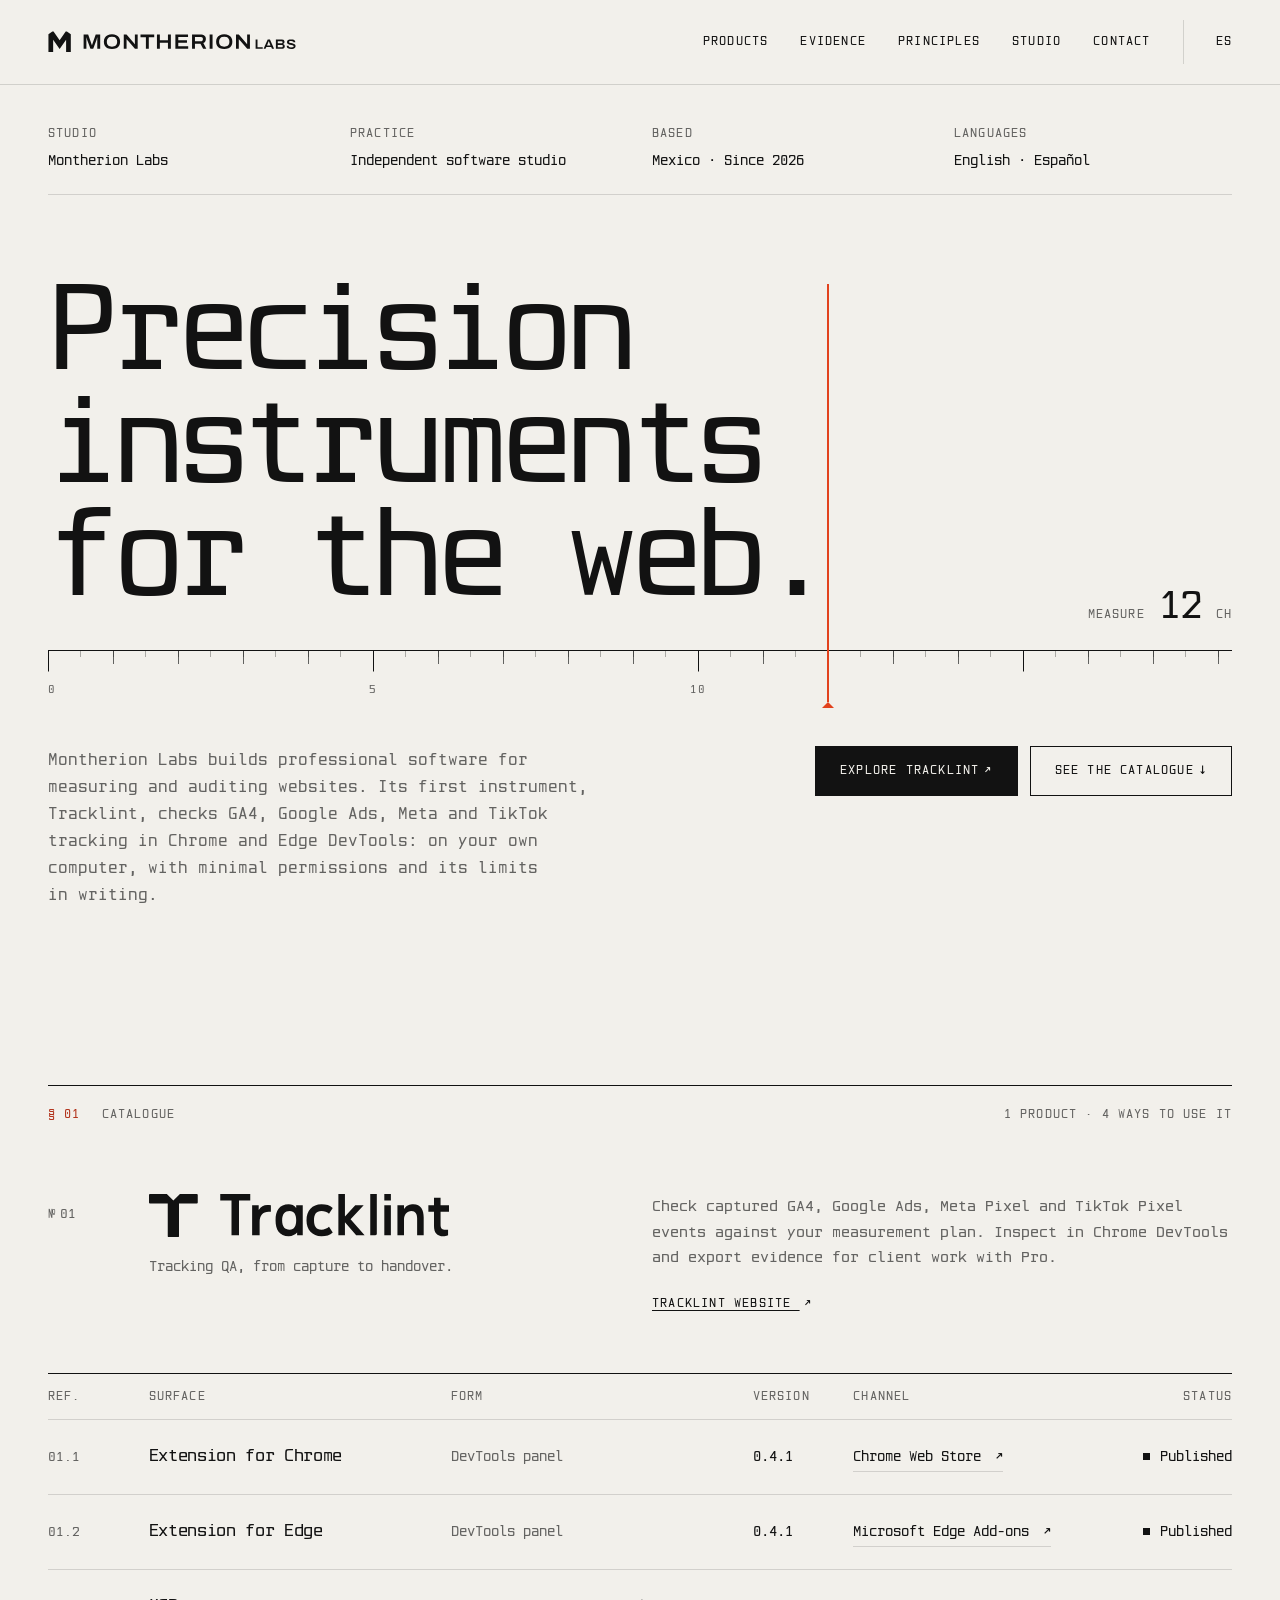
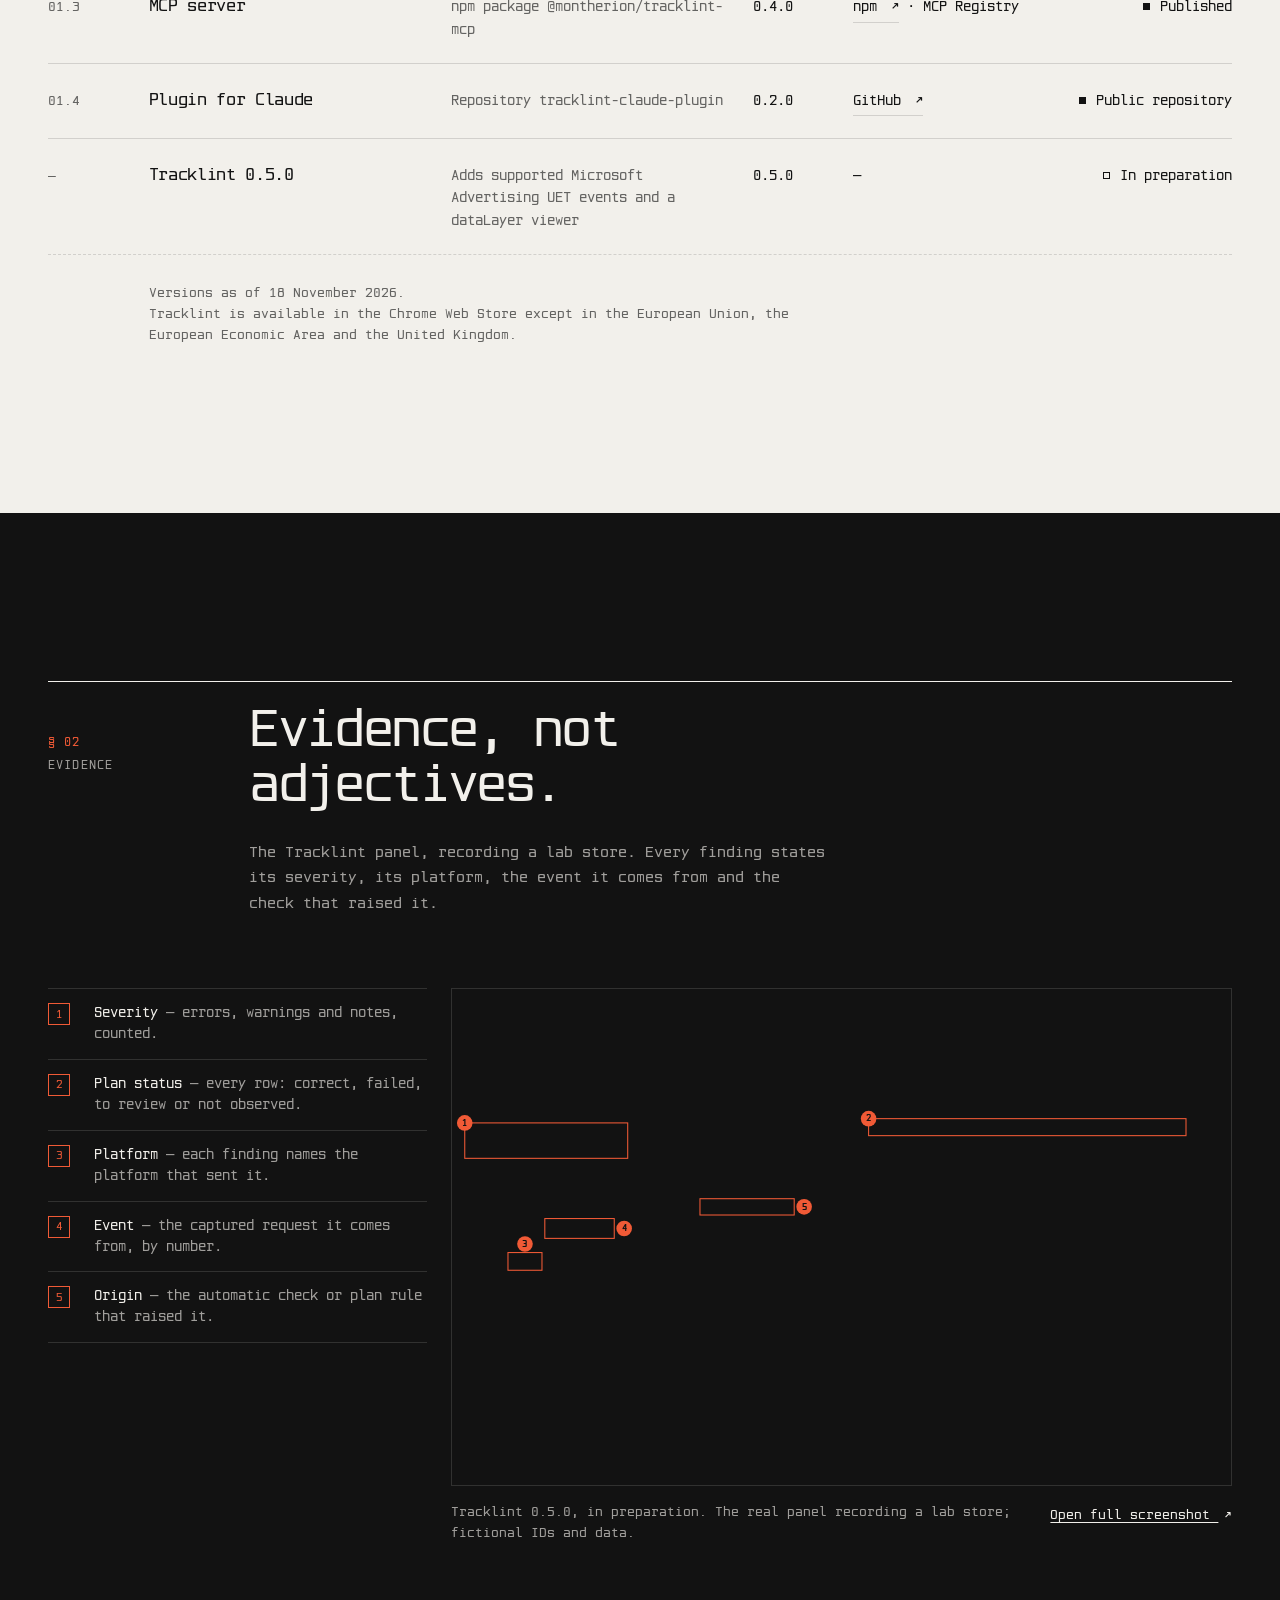
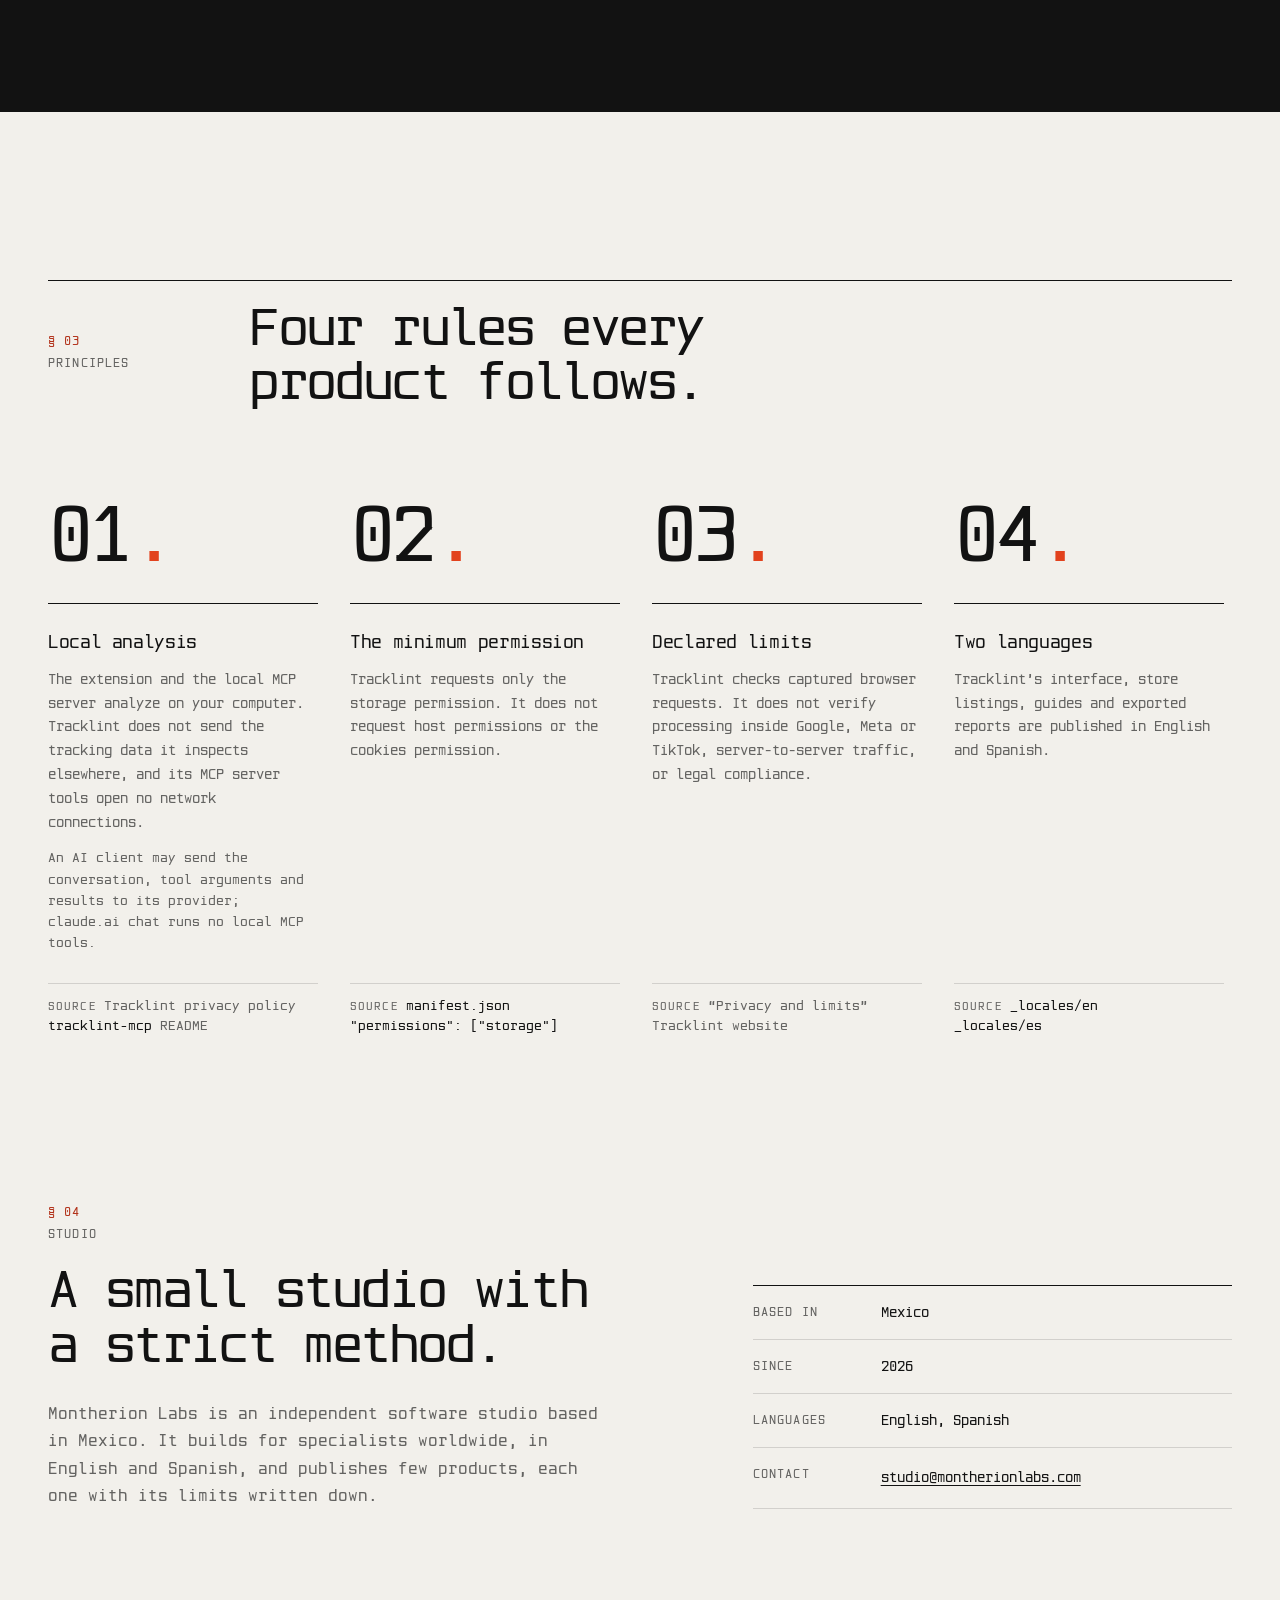
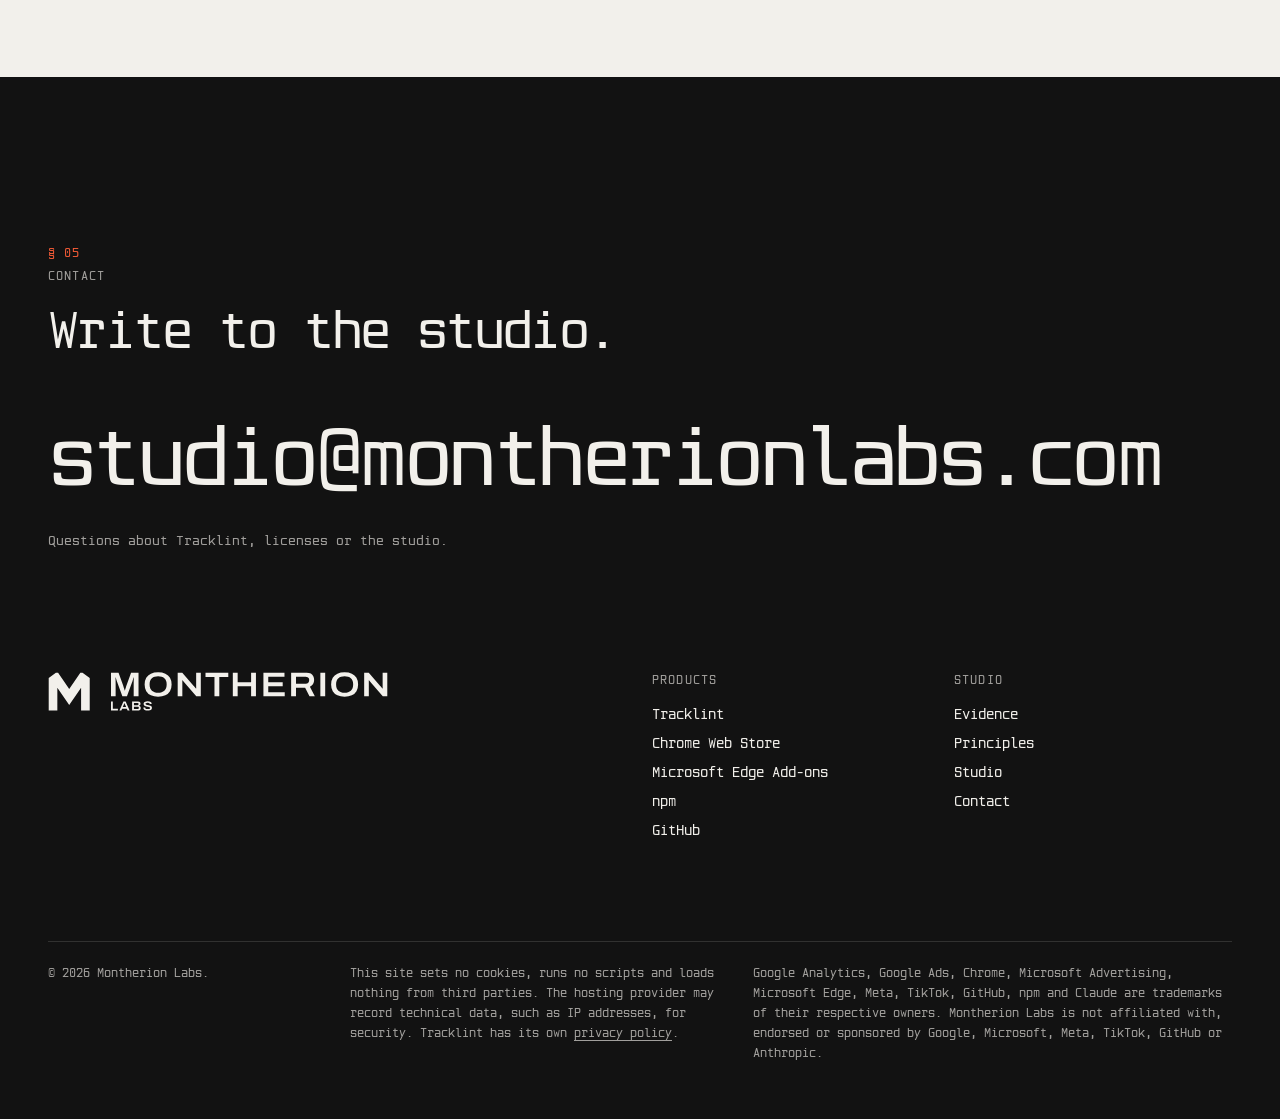
==== commit 8014b3df: "montherionlabs.com: arreglos de la auditoría Gemini Carbon High (verificación r2: LISTO): impresión " ====
--- a/index.html
+++ b/index.html
@@ -40,7 +40,7 @@
 
 <section class="hero" aria-labelledby="h-hero"><div class="w">
 <dl class="spec"><div><dt class="lbl">Studio</dt><dd>Montherion Labs</dd></div><div><dt class="lbl">Practice</dt><dd>Independent software studio</dd></div><div><dt class="lbl">Based</dt><dd>Mexico · Since 2026</dd></div><div><dt class="lbl">Languages</dt><dd>English · Español</dd></div></dl>
-<div class="medida n12">
+<div class="medida">
 <h1 id="h-hero" class="d1"><span>Precision </span><span>instruments </span><span>for the web.</span></h1>
 <div class="regla" aria-hidden="true"><div class="ticks"></div><div class="nums"><span>0</span><span>5</span><span>10</span><span>15</span></div><div class="aguja"></div></div>
 <p class="lectura" aria-hidden="true"><span class="lbl">Measure</span><span class="v"></span><span class="lbl">ch</span></p>
@@ -59,7 +59,7 @@
 <div class="name"><h3 class="sr">Tracklint</h3><svg class="tl" aria-hidden="true" focusable="false" xmlns="http://www.w3.org/2000/svg" viewBox="0 0 320 46"><g fill="currentColor"><g transform="translate(-22,-26) scale(1)"><path d="M23 26H41L48 33L55 26H73Q74 26 74 27V35Q74 36 73 36H54V71Q54 72 53 72H43Q42 72 42 71V36H23Q22 36 22 35V27Q22 26 23 26Z"/></g><g transform="translate(76,-6)"><path transform="translate(0)" fill-rule="evenodd" d="M0 6H32V13H20V50H12V13H0Z"/><path transform="translate(32)" fill-rule="evenodd" d="M2 18H9V23C12 18 16 17 22 18V25C14 24 10 28 10 36V50H2Z"/><path transform="translate(58)" fill-rule="evenodd" d="M15 17C5 17 1 24 1 34C1 44 5 51 15 51C19 51 22 49 24 47V50H30V18H23V21C21 18 18 17 15 17ZM16 24C21 24 23 28 23 34C23 40 21 44 16 44C11 44 8 41 8 34C8 27 11 24 16 24Z"/><path transform="translate(92)" fill-rule="evenodd" d="M28 21L24 27C22 25 19 24 16 24C10 24 8 28 8 34C8 40 10 44 16 44C19 44 22 43 24 41L28 47C25 50 21 51 16 51C6 51 0 44 0 34C0 24 6 17 16 17C21 17 25 18 28 21Z"/><path transform="translate(124)" fill-rule="evenodd" d="M2 6H9V30L20 18H29L15 33L30 50H21L9 36V50H2Z"/><path transform="translate(158)" fill-rule="evenodd" d="M2 6H9V48Q9 50 7 50H2Z"/><path transform="translate(173)" fill-rule="evenodd" d="M2 6H9V13H2ZM2 18H9V50H2Z"/><path transform="translate(187)" fill-rule="evenodd" d="M2 18H9V22C12 18 15 17 19 17C27 17 30 23 30 31V50H23V32C23 27 21 24 17 24C12 24 9 28 9 33V50H2Z"/><path transform="translate(221)" fill-rule="evenodd" d="M7 10H14V18H23V25H14V39C14 43 16 44 19 44H22V50C20 50.7 18.5 51 17 51C10 51 7 47 7 40V25H1V18H7Z"/></g></g></svg><p class="tag">Tracking QA, from capture to handover.</p></div>
 <div class="desc"><p>Check captured GA4, Google Ads, Meta Pixel and TikTok Pixel events against your measurement plan. Inspect in Chrome DevTools and export evidence for client work with Pro.</p><a href="https://tracklint.netlify.app/">Tracklint website&nbsp;<span class="arr" aria-hidden="true">↗</span></a></div>
 </div>
-<div class="reg"><div class="colh lbl" aria-hidden="true"><span class="ref">Ref.</span><span class="sur">Surface</span><span class="form">Form</span><span class="ver">Version</span><span class="ch">Channel</span><span class="st">Status</span></div><ol class="rows"><li><span class="ref tnum">01.1</span>
+<div class="reg"><div class="colh lbl" aria-hidden="true"><span class="ref">Ref.</span><span class="sur">Surface</span><span class="form">Form</span><span class="ver">Version</span><span class="ch">Channel</span><span class="st">Status</span></div><ol class="rows" role="list"><li><span class="ref tnum">01.1</span>
 <dl class="sur"><dt>Surface</dt><dd>Extension for Chrome</dd></dl>
 <dl class="form"><dt>Form</dt><dd>DevTools panel</dd></dl>
 <dl class="ver"><dt>Version</dt><dd class="tnum">0.4.1</dd></dl>
@@ -95,7 +95,7 @@
 
 <section class="band ev" id="evidence" aria-labelledby="h-ev"><div class="w g">
 <div class="head"><p class="lbl">Evidence</p><h2 id="h-ev" class="h2">Evidence, not adjectives.</h2><p>The Tracklint panel, recording a lab store. Every finding states its severity, its platform, the event it comes from and the check that raised it.</p></div>
-<ol class="legend"><li><span class="k" aria-hidden="true">1</span><span><b>Severity</b> — errors, warnings and notes, counted.</span></li><li><span class="k" aria-hidden="true">2</span><span><b>Plan status</b> — every row: correct, failed, to review or not observed.</span></li><li><span class="k" aria-hidden="true">3</span><span><b>Platform</b> — each finding names the platform that sent it.</span></li><li><span class="k" aria-hidden="true">4</span><span><b>Event</b> — the captured request it comes from, by number.</span></li><li><span class="k" aria-hidden="true">5</span><span><b>Origin</b> — the automatic check or plan rule that raised it.</span></li></ol>
+<ol class="legend" role="list"><li><span class="k" aria-hidden="true">1</span><span><b>Severity</b> — errors, warnings and notes, counted.</span></li><li><span class="k" aria-hidden="true">2</span><span><b>Plan status</b> — every row: correct, failed, to review or not observed.</span></li><li><span class="k" aria-hidden="true">3</span><span><b>Platform</b> — each finding names the platform that sent it.</span></li><li><span class="k" aria-hidden="true">4</span><span><b>Event</b> — the captured request it comes from, by number.</span></li><li><span class="k" aria-hidden="true">5</span><span><b>Origin</b> — the automatic check or plan rule that raised it.</span></li></ol>
 <figure class="plate">
 <div class="frame only-d">
 <img src="img/panel-problemas-en.webp" width="2200" height="1400" alt="Tracklint panel, Problems tab: 3 errors, 2 warnings and 1 note; plan with 7 rows, 5 correct and 2 failed; findings labelled GA4 and UET with their events, such as #19 purchase." loading="lazy" decoding="async">
@@ -111,7 +111,7 @@
 
 <section class="pr" id="principles" aria-labelledby="h-pr"><div class="w g">
 <div class="head"><p class="lbl">Principles</p><h2 id="h-pr" class="h2">Four rules every product follows.</h2></div>
-<ol class="list"><li><span class="no tnum" aria-hidden="true">01</span><h3 class="h3">Local analysis</h3><p>The extension and the local MCP server analyze on your computer. Tracklint does not send the tracking data it inspects elsewhere, and its MCP server tools open no network connections.</p><p class="caveat">An AI client may send the conversation, tool arguments and results to its provider; claude.ai chat runs no local MCP tools.</p><p class="proof"><span><span class="lbl">Source</span>Tracklint privacy policy<br><code>tracklint-mcp</code> README</span></p></li><li><span class="no tnum" aria-hidden="true">02</span><h3 class="h3">The minimum permission</h3><p>Tracklint requests only the storage permission. It does not request host permissions or the cookies permission.</p><p class="proof"><span><span class="lbl">Source</span><code>manifest.json</code><br><code>"permissions": ["storage"]</code></span></p></li><li><span class="no tnum" aria-hidden="true">03</span><h3 class="h3">Declared limits</h3><p>Tracklint checks captured browser requests. It does not verify processing inside Google, Meta or TikTok, server-to-server traffic, or legal compliance.</p><p class="proof"><span><span class="lbl">Source</span>“Privacy and limits”<br>Tracklint website</span></p></li><li><span class="no tnum" aria-hidden="true">04</span><h3 class="h3">Two languages</h3><p>Tracklint’s interface, store listings, guides and exported reports are published in English and Spanish.</p><p class="proof"><span><span class="lbl">Source</span><code>_locales/en</code><br><code>_locales/es</code></span></p></li></ol>
+<ol class="list" role="list"><li><span class="no tnum" aria-hidden="true">01</span><h3 class="h3">Local analysis</h3><p>The extension and the local MCP server analyze on your computer. Tracklint does not send the tracking data it inspects elsewhere, and its MCP server tools open no network connections.</p><p class="caveat">An AI client may send the conversation, tool arguments and results to its provider; claude.ai chat runs no local MCP tools.</p><p class="proof"><span><span class="lbl">Source</span>Tracklint privacy policy<br><code>tracklint-mcp</code> README</span></p></li><li><span class="no tnum" aria-hidden="true">02</span><h3 class="h3">The minimum permission</h3><p>Tracklint requests only the storage permission. It does not request host permissions or the cookies permission.</p><p class="proof"><span><span class="lbl">Source</span><code>manifest.json</code><br><code>"permissions": ["storage"]</code></span></p></li><li><span class="no tnum" aria-hidden="true">03</span><h3 class="h3">Declared limits</h3><p>Tracklint checks captured browser requests. It does not verify processing inside Google, Meta or TikTok, server-to-server traffic, or legal compliance.</p><p class="proof"><span><span class="lbl">Source</span>“Privacy and limits”<br>Tracklint website</span></p></li><li><span class="no tnum" aria-hidden="true">04</span><h3 class="h3">Two languages</h3><p>Tracklint’s interface, store listings, guides and exported reports are published in English and Spanish.</p><p class="proof"><span><span class="lbl">Source</span><code>_locales/en</code><br><code>_locales/es</code></span></p></li></ol>
 </div></section>
 
 <section class="st-sec" id="studio" aria-labelledby="h-st"><div class="w g">
--- a/montherion.css
+++ b/montherion.css
@@ -1,395 +1,432 @@
-/* montherionlabs.com · «La regla» (25-nov-2026). Toda la página en Montherion Mono; sin JavaScript.
-   Idea: en una monoespaciada cada carácter mide lo mismo, así que el texto se puede medir. El titular descansa sobre una
-   regla cuyas marcas coinciden con sus caracteres; una aguja bermellón la recorre y se detiene al final de la línea más
-   larga. El resto de la página calla: papel, tinta, reglas de 1 px y un único acento. */
-
-@font-face {
-  font-family: 'Montherion Mono';
-  src: url('fonts/montherion-mono-regular.woff') format('woff');
-  font-weight: 400;
-  font-style: normal;
-  font-display: swap;
-}
-@font-face {
-  font-family: 'Montherion Mono';
-  src: url('fonts/montherion-mono-bold.woff') format('woff');
-  font-weight: 700;
-  font-style: normal;
-  font-display: swap;
-}
-
-:root {
-  --papel: #F2F0EB;      /* algodón cálido */
-  --tinta: #121212;
-  --aguja: #E2421D;      /* bermellón: aguja, marcas y trazos (3,67:1 sobre Papel; gráfico) */
-  --acento: #B2321A;     /* bermellón para texto (5,48:1 sobre Papel) */
-  --bg: var(--papel);
-  --fg: var(--tinta);
-  --fg2: rgba(18, 18, 18, .64);
-  --fg3: rgba(18, 18, 18, .32);
-  --rule: rgba(18, 18, 18, .14);
-  --rule-strong: var(--tinta);
-  --band-bg: var(--tinta);
-  --band-fg: var(--papel);
-  --band-fg2: rgba(242, 240, 235, .64);
-  --band-rule: rgba(242, 240, 235, .14);
-  --band-acento: #F05A36;
-  --mono: 'Montherion Mono', ui-monospace, 'SF Mono', 'Cascadia Mono', Consolas, Menlo, monospace;
-  --gutter: 48px;
-  --gap: 24px;
-  --sec: 168px;
-  --hf: clamp(72px, 9.4vw, 150px);     /* cuerpo del titular */
-  --u: calc(var(--hf) * .54);          /* avance de un carácter con el espaciado del titular (0,6 em − 0,06 em) */
-  color-scheme: light;
-}
-
-@media (prefers-color-scheme: dark) {
-  :root {
-    --bg: var(--tinta);
-    --fg: var(--papel);
-    --fg2: rgba(242, 240, 235, .64);
-    --fg3: rgba(242, 240, 235, .3);
-    --rule: rgba(242, 240, 235, .14);
-    --rule-strong: var(--papel);
-    --aguja: var(--band-acento);
-    --acento: var(--band-acento);
-    --band-bg: color-mix(in srgb, var(--tinta) 92%, var(--papel));
-    color-scheme: dark;
-  }
-}
-
-*, *::before, *::after { box-sizing: border-box; }
-* { margin: 0; }
-html { -webkit-text-size-adjust: 100%; text-size-adjust: 100%; scroll-behavior: smooth; }
-@media (prefers-reduced-motion: reduce) { html { scroll-behavior: auto; } }
-body {
-  background: var(--bg);
-  color: var(--fg);
-  font: 400 15px/1.65 var(--mono);
-  font-synthesis: none;
-  font-kerning: none;
-  -webkit-font-smoothing: antialiased;
-  -moz-osx-font-smoothing: grayscale;
-}
-img, svg { display: block; max-width: 100%; }
-a { color: inherit; text-decoration-thickness: 1px; text-underline-offset: .24em; }
-a:hover { text-decoration-color: var(--aguja); }
-:focus-visible { outline: 2px solid var(--aguja); outline-offset: 3px; }
-::selection { background: var(--aguja); color: var(--papel); }
-b, strong { font-weight: 700; }
-code { font-family: inherit; font-size: inherit; }
-.skip { position: absolute; left: 16px; top: -80px; z-index: 10; padding: 12px 18px; background: var(--fg); color: var(--bg); }
-.skip:focus { top: 16px; }
-.sr { position: absolute; width: 1px; height: 1px; overflow: hidden; clip-path: inset(50%); white-space: nowrap; }
-.tnum { font-variant-numeric: tabular-nums; }
-
-/* Retícula */
-.w { max-width: calc(1280px + 2 * var(--gutter)); margin: 0 auto; padding: 0 var(--gutter); }
-.g { display: grid; grid-template-columns: repeat(12, minmax(0, 1fr)); column-gap: var(--gap); }
-
-/* Tipografía: una sola familia, cinco tamaños de texto y dos de titular */
-.lbl { font-size: 11.5px; line-height: 1.45; letter-spacing: .1em; text-transform: uppercase; color: var(--fg2); font-weight: 400; }
-.small { font-size: 13px; line-height: 1.6; color: var(--fg2); }
-.lead { font-size: 16px; line-height: 1.7; color: var(--fg2); max-width: 56ch; text-wrap: pretty; }
-h1, h2, h3 { font-weight: 400; }
-.h2 { font-size: clamp(30px, 4.1vw, 60px); line-height: 1.04; letter-spacing: -.05em; text-wrap: balance; }
-.h3 { font-size: 18px; line-height: 1.35; letter-spacing: -.02em; }
-.arr { display: inline-block; margin-left: .7ch; transition: transform .3s cubic-bezier(.2, .7, .1, 1); }
-a:hover .arr { transform: translate(2px, -2px); }
-
-/* Botones */
-.btn { display: inline-flex; align-items: center; height: 50px; padding: 0 24px; font-size: 12px; letter-spacing: .1em;
-  text-transform: uppercase; text-decoration: none; border: 1px solid var(--fg); transition: background-color .25s, color .25s; }
-.btn.solid { background: var(--fg); color: var(--bg); }
-.btn.line:hover { background: var(--fg); color: var(--bg); }
-.btn.solid:hover { background: transparent; color: var(--fg); }
-
-/* ---------- Cabecera ---------- */
-.top { position: relative; z-index: 2; border-bottom: 1px solid var(--rule); }
-.top .w { display: flex; align-items: center; justify-content: space-between; gap: 24px; min-height: 84px; }
-.top .home { display: block; padding: 12px 0; color: var(--fg); }
-.top .firma { width: 248px; height: auto; }
-.top nav ul { display: flex; align-items: center; gap: 32px; list-style: none; padding: 0; }
-.top nav a { display: inline-flex; align-items: center; justify-content: center; min-height: 44px; min-width: 24px; font-size: 12px; letter-spacing: .1em; text-transform: uppercase; text-decoration: none; }
-.top nav a:hover { text-decoration: underline; text-decoration-color: var(--aguja); }
-.top nav .lang { padding-left: 32px; border-left: 1px solid var(--rule); }
-
-/* ---------- Héroe: «La regla» ---------- */
-.hero { padding: 40px 0 0; }
-.spec { display: grid; grid-template-columns: repeat(4, minmax(0, 1fr)); column-gap: var(--gap); padding-bottom: 22px; border-bottom: 1px solid var(--rule); }
-.spec dt { margin-bottom: 8px; }
-.spec dd { font-size: 13.5px; }
-.medida { position: relative; margin-top: clamp(56px, 6vw, 92px); --n: 12; }
-.medida.n11 { --n: 11; } .medida.n12 { --n: 12; } .medida.n13 { --n: 13; } .medida.n14 { --n: 14; }
-.d1 { font-size: var(--hf); line-height: .94; letter-spacing: calc(var(--hf) * -.06); white-space: nowrap; }
-.d1 span { display: block; }
-.regla { position: relative; height: 52px; margin-top: calc(var(--hf) * .32); color: var(--fg); }
-.regla .ticks { position: absolute; inset: 0 0 auto; height: 22px; border-top: 1px solid var(--fg);
-  background-image:
-    repeating-linear-gradient(90deg, var(--fg) 0 1px, transparent 1px calc(var(--u) * 5)),
-    repeating-linear-gradient(90deg, var(--fg2) 0 1px, transparent 1px var(--u)),
-    repeating-linear-gradient(90deg, var(--fg3) 0 1px, transparent 1px calc(var(--u) / 2));
-  background-size: 100% 22px, 100% 13px, 100% 6px;
-  background-repeat: no-repeat; }
-.regla .nums span { position: absolute; top: 30px; font-size: 11px; letter-spacing: .04em; color: var(--fg2); transform: translateX(-50%); }
-.regla .nums span:first-child { transform: none; }
-.regla .nums span:nth-child(1) { left: 0; }
-.regla .nums span:nth-child(2) { left: calc(var(--u) * 5); }
-.regla .nums span:nth-child(3) { left: calc(var(--u) * 10); }
-.regla .nums span:nth-child(4) { left: calc(var(--u) * 15); }
-.regla .aguja { position: absolute; left: calc(var(--u) * var(--n)); bottom: 0; width: 2px; margin-left: -1px;
-  height: calc(100% + var(--hf) * 3.04); background: var(--aguja); }   /* arranca a la altura de las mayúsculas de la 1.ª línea */
-.regla .aguja::after { content: ''; position: absolute; left: -5px; bottom: -6px; border: 6px solid transparent; border-bottom-color: var(--aguja);
-  border-top: 0; width: 0; height: 0; }
-.nums { position: absolute; inset: 0; overflow: hidden; }
-@property --m { syntax: '<integer>'; inherits: false; initial-value: 0; }
-.lectura { position: absolute; right: 0; bottom: 64px; display: flex; align-items: baseline; gap: 14px; --m: var(--n); counter-reset: m var(--m); }
-.lectura .v::after { content: counter(m, decimal-leading-zero); font-size: clamp(28px, 3vw, 44px); letter-spacing: -.04em; color: var(--fg); }
-.hero-b { display: grid; grid-template-columns: repeat(12, minmax(0, 1fr)); column-gap: var(--gap); align-items: start; margin-top: 44px; padding-bottom: 8px; }
-.hero-b .lead { grid-column: 1 / 7; }
-.hero-b .acts { grid-column: 8 / 13; display: flex; justify-content: flex-end; flex-wrap: wrap; gap: 12px; }
-
-/* Entrada: solo CSS, una vez. Con movimiento reducido o al imprimir se ve el estado final. */
-@media (prefers-reduced-motion: no-preference) {
-  .d1 span { animation: sube 1s cubic-bezier(.2, .7, .1, 1) both; }
-  .d1 span:nth-child(2) { animation-delay: .08s; }
-  .d1 span:nth-child(3) { animation-delay: .16s; }
-  .regla .ticks { animation: traza 1.3s cubic-bezier(.65, 0, .35, 1) .25s both; }
-  .regla .nums span { animation: aparece .5s ease both; }
-  .regla .nums span:nth-child(1) { animation-delay: .4s; } .regla .nums span:nth-child(2) { animation-delay: .6s; }
-  .regla .nums span:nth-child(3) { animation-delay: .8s; } .regla .nums span:nth-child(4) { animation-delay: 1s; }
-  .regla .aguja { animation: mide 1.9s cubic-bezier(.22, 1.18, .36, 1) .9s both; }
-  .lectura { animation: cuenta 1.9s cubic-bezier(.22, 1, .36, 1) .9s both; }
-  .lectura .v::after { animation: aparece .4s ease .9s both; }
-}
-@keyframes sube { from { opacity: 0; transform: translateY(.14em); } }
-@keyframes traza { from { clip-path: inset(0 100% 0 0); } to { clip-path: inset(0 0 0 0); } }
-@keyframes aparece { from { opacity: 0; } }
-@keyframes mide { from { transform: translateX(calc(var(--u) * var(--n) * -1)); opacity: 0; } 8% { opacity: 1; } }
-@keyframes cuenta { from { --m: 0; } }
-
-/* ---------- Encabezado de sección ---------- */
-.cat-head, .head { display: grid; grid-template-columns: repeat(12, minmax(0, 1fr)); column-gap: var(--gap); align-items: baseline;
-  padding-top: 20px; border-top: 1px solid var(--rule-strong); }
-
-.ev .head, .pr .head { grid-column: 1 / 13; }
-
-/* ---------- Catálogo ---------- */
-.cat { padding: var(--sec) 0 0; }
-.cat-head h2 { grid-column: 1 / 7; }
-.cat-head h2::before { content: '§ 01'; margin-right: 3ch; color: var(--acento); }
-.cat-head p { grid-column: 7 / 13; text-align: right; }
-.cat-head .n { color: var(--fg2); }
-.prod { padding: 72px 0 56px; align-items: start; }
-.prod .num { grid-column: 1 / 2; font-size: 13px; color: var(--fg2); padding-top: 10px; }
-.prod .name { grid-column: 2 / 7; }
-.prod .tl { width: min(300px, 100%); height: auto; color: var(--fg); }
-.prod .tag { margin-top: 18px; font-size: 14px; color: var(--fg2); }
-.prod .desc { grid-column: 7 / 13; font-size: 15px; line-height: 1.7; color: var(--fg2); }
-.prod .desc a { display: inline-block; margin-top: 18px; padding: 4px 0; color: var(--fg); font-size: 12px; letter-spacing: .1em; text-transform: uppercase; }
-.reg { border-top: 1px solid var(--rule-strong); }
-.reg .colh, .rows li { display: grid; grid-template-columns: repeat(12, minmax(0, 1fr)); column-gap: var(--gap); align-items: baseline; }
-.reg .colh { padding: 14px 0; border-bottom: 1px solid var(--rule); }
-.reg .colh > span { font-size: 11.5px; letter-spacing: .1em; text-transform: uppercase; color: var(--fg2); }
-.rows { list-style: none; padding: 0; }
-.rows li { padding: 22px 0; border-bottom: 1px solid var(--rule); transition: background-color .25s; }
-.rows li:hover { background: linear-gradient(90deg, transparent, var(--rule) 50%, transparent); }
-.reg .ref { grid-column: 1 / 2; font-size: 13px; color: var(--fg2); }
-.reg .sur { grid-column: 2 / 5; font-size: 17px; letter-spacing: -.02em; }
-.reg .form { grid-column: 5 / 8; font-size: 13.5px; color: var(--fg2); overflow-wrap: anywhere; }
-.reg .ver { grid-column: 8 / 9; font-size: 13.5px; }
-.reg .ch { grid-column: 9 / 11; font-size: 13.5px; }
-.reg .st { grid-column: 11 / 13; font-size: 13.5px; text-align: right; }
-.reg .colh .st { text-align: right; }
-.rows dt { position: absolute; width: 1px; height: 1px; overflow: hidden; clip-path: inset(50%); white-space: nowrap; }
-.rows dd { margin: 0; }
-.reg .st i { display: inline-block; width: 7px; height: 7px; margin-right: 10px; background: var(--fg); vertical-align: 1px; }
-.rows li.next { border-bottom-style: dashed; }
-.rows li.next .st i { background: transparent; box-shadow: inset 0 0 0 1px var(--fg); }
-.rows a { display: inline-block; padding: 3px 0; white-space: nowrap; text-decoration: none; border-bottom: 1px solid var(--rule); }
-.rows a:hover { border-bottom-color: var(--aguja); }
-.notes { margin-top: 28px; }
-.notes p { grid-column: 2 / 9; }
-
-/* ---------- Evidencia (banda) ---------- */
-.band { background: var(--band-bg); color: var(--band-fg); }
-.band .lbl, .band .small, .band .lead { color: var(--band-fg2); }
-.band :focus-visible { outline-color: var(--band-acento); }
-.ev { margin-top: var(--sec); padding: var(--sec) 0; }
-.ev .head { border-top-color: var(--band-fg); }
-.ev .head .lbl { grid-column: 1 / 3; }
-.ev .head .lbl::before { content: '§ 02'; display: block; margin-bottom: 6px; color: var(--band-acento); }
-.ev .head h2 { grid-column: 3 / 10; }
-.ev .head > p:last-child { grid-column: 3 / 9; margin-top: 28px; font-size: 15px; line-height: 1.7; color: var(--band-fg2); }
-.ev .legend { grid-column: 1 / 5; grid-row: 2; align-self: start; list-style: none; padding: 0; margin-top: 72px; border-top: 1px solid var(--band-rule); }
-.ev .legend li { display: grid; grid-template-columns: 32px 1fr; gap: 0 14px; padding: 14px 0; border-bottom: 1px solid var(--band-rule); font-size: 13.5px; line-height: 1.55; color: var(--band-fg2); }
-.ev .legend b { font-weight: 400; color: var(--band-fg); }
-.ev .legend .k { width: 22px; height: 22px; display: inline-flex; align-items: center; justify-content: center; font-size: 11px;
-  border: 1px solid var(--band-acento); color: var(--band-acento); }
-.plate { grid-column: 5 / 13; grid-row: 2; margin-top: 72px; }
-.frame { position: relative; border: 1px solid var(--band-rule); }
-.frame img { width: 100%; height: auto; }
-.ann { position: absolute; inset: 0; width: 100%; height: 100%; }
-.ann rect { fill: none; stroke: var(--band-acento); stroke-width: 3; }
-.ann circle { fill: var(--band-acento); }
-.ann text { fill: var(--tinta); font-family: var(--mono); font-weight: 700; text-anchor: middle; dominant-baseline: middle; }
-.only-m { display: none; }
-.plate figcaption { display: flex; justify-content: space-between; gap: 24px; margin-top: 16px; }
-.plate figcaption a { flex: none; padding: 3px 0; color: var(--band-fg); }
-
-/* ---------- Principios ---------- */
-.pr { padding: var(--sec) 0 0; }
-.pr .head .lbl { grid-column: 1 / 3; }
-.pr .head .lbl::before { content: '§ 03'; display: block; margin-bottom: 6px; color: var(--acento); }
-.pr .head h2 { grid-column: 3 / 11; }
-.pr .list { grid-column: 1 / 13; list-style: none; padding: 0; margin-top: 88px; display: grid; grid-template-columns: repeat(4, minmax(0, 1fr)); column-gap: var(--gap); }
-.pr .list li { display: flex; flex-direction: column; padding-right: 8px; }
-.pr .no { font-size: clamp(56px, 6vw, 88px); line-height: 1; letter-spacing: -.06em; color: var(--fg); padding-bottom: 28px; border-bottom: 1px solid var(--rule-strong); }
-.pr .no::after { content: '.'; color: var(--aguja); }
-.pr .list .h3 { margin-top: 26px; }
-.pr .list p { margin-top: 14px; font-size: 14px; line-height: 1.7; color: var(--fg2); }
-.pr .list p.caveat { font-size: 12.5px; color: var(--fg2); }
-.pr .list .proof { margin-top: auto; padding-top: 28px; }
-.pr .proof > span { display: block; padding-top: 12px; border-top: 1px solid var(--rule); font-size: 12.5px; line-height: 1.6; color: var(--fg2); }
-.pr .proof .lbl { display: inline; margin-right: 1ch; font-size: 11px; }
-.pr .proof code { color: var(--fg); }
-
-/* ---------- Estudio ---------- */
-.st-sec { padding: var(--sec) 0; }
-.st-sec .text { grid-column: 1 / 7; }
-.st-sec .text .lbl::before { content: '§ 04'; display: block; margin-bottom: 6px; color: var(--acento); }
-.st-sec .text .h2 { margin-top: 20px; }
-.st-sec .text .lead { margin-top: 28px; }
-.st-sec dl { grid-column: 8 / 13; align-self: end; border-top: 1px solid var(--rule-strong); }
-.st-sec dl div { display: grid; grid-template-columns: 14ch 1fr; gap: 16px; padding: 15px 0; border-bottom: 1px solid var(--rule); font-size: 14px; }
-.st-sec dt { color: var(--fg2); font-size: 11.5px; letter-spacing: .1em; text-transform: uppercase; padding-top: 2px; }
-.st-sec dd { margin: 0; }
-.st-sec dd a { display: inline-block; padding: 3.5px 0; }
-
-/* ---------- Contacto y pie (banda) ---------- */
-.ct { padding: var(--sec) 0 0; }
-.ct .w > div { grid-column: 1 / 13; }
-.ct .lbl::before { content: '§ 05'; display: block; margin-bottom: 6px; color: var(--band-acento); }
-.ct .h2 { margin-top: 20px; }
-.ct .mail { display: inline-block; margin-top: 56px; font-size: clamp(18px, 6.4vw, 92px); line-height: 1.05; letter-spacing: -.055em; text-decoration: none;
-  background: linear-gradient(var(--band-acento), var(--band-acento)) 0 100% / 0 2px no-repeat; transition: background-size .5s cubic-bezier(.2, .7, .1, 1); padding-bottom: 6px; }
-.ct .mail:hover { background-size: 100% 2px; }
-.ct .small { margin-top: 24px; }
-.foot { padding: 120px 0 56px; }
-.foot .sign { grid-column: 1 / 6; color: var(--band-fg); }
-.foot .sign svg { width: 340px; height: auto; }
-.foot .sign .sym-only { display: none; }
-.foot nav { grid-column: 7 / 13; display: grid; grid-template-columns: repeat(2, minmax(0, 1fr)); column-gap: var(--gap); }
-.foot nav ul { list-style: none; padding: 0; margin-top: 12px; font-size: 14px; line-height: 1.5; }
-.foot nav li a { display: inline-block; padding: 4px 0; text-decoration: none; }
-.foot nav a:hover { text-decoration: underline; text-decoration-color: var(--band-acento); }
-.foot .legal { grid-column: 1 / 13; margin-top: 96px; padding-top: 22px; border-top: 1px solid var(--band-rule); display: grid; grid-template-columns: repeat(12, minmax(0, 1fr)); column-gap: var(--gap); row-gap: 10px; }
-.foot .legal p { font-size: 12px; line-height: 1.65; color: var(--band-fg2); }
-.foot .legal p:nth-child(1) { grid-column: 1 / 4; }
-.foot .legal p:nth-child(2) { grid-column: 4 / 8; }
-.foot .legal p:nth-child(3) { grid-column: 8 / 13; }
-
-/* ---------- 404 ---------- */
-.nf { padding: 120px 0 160px; }
-.nf .w > div { grid-column: 1 / 10; }
-.nf .lbl { color: var(--acento); }
-.nf .h2 { margin-top: 20px; }
-.nf .lead { margin-top: 24px; }
-.nf .h2 + .lead + .h2 { margin-top: 72px; }
-
-/* Titulares de sección: suben al entrar en pantalla, ligados al desplazamiento (sin soporte, quietos y visibles). */
-@supports (animation-timeline: view()) {
-  @media (prefers-reduced-motion: no-preference) {
-    main .h2, .ct .h2, .pr .no { animation: sube linear both; animation-timeline: view(); animation-range: entry 0% entry 55%; }
-  }
-}
-
-/* ---------- Tableta ---------- */
-@media (max-width: 1100px) {
-  :root { --gutter: 32px; --gap: 20px; --sec: 128px; }
-  .top nav ul { gap: 22px; }
-  .top nav .lang { padding-left: 22px; }
-  .spec { grid-template-columns: repeat(2, minmax(0, 1fr)); row-gap: 18px; }
-  .hero-b .lead { grid-column: 1 / 13; }
-  .hero-b .acts { grid-column: 1 / 13; justify-content: flex-start; margin-top: 32px; }
-  .lectura { bottom: 64px; }
-  .reg .colh { display: none; }
-  .rows li { grid-template-columns: 56px 1fr 1fr; row-gap: 6px; }
-  .reg .ref { grid-column: 1; grid-row: 1 / 4; }
-  .reg .sur, .reg .form { grid-column: 2 / 4; }
-  .reg .ver { grid-column: 2; grid-row: 3; }
-  .reg .ch { grid-column: 3; grid-row: 3; }
-  .reg .st { grid-column: 2 / 4; grid-row: 4; text-align: left; }
-  .ev .head h2, .ev .head > p:last-child { grid-column: 3 / 13; }
-  .ev .legend { grid-column: 1 / 13; grid-row: auto; }
-  .plate { grid-column: 1 / 13; grid-row: auto; margin-top: 48px; }
-  .pr .list { grid-template-columns: repeat(2, minmax(0, 1fr)); row-gap: 72px; }
-  .st-sec .text, .st-sec dl { grid-column: 1 / 13; }
-  .st-sec dl { margin-top: 56px; }
-  .foot .sign, .foot nav { grid-column: 1 / 13; }
-  .foot nav { margin-top: 64px; }
-  .foot .legal p:nth-child(n) { grid-column: 1 / 13; }
-}
-@media (max-width: 900px) {
-  .top nav ul li:not(:last-child) { display: none; }
-  .top nav .lang { border: 0; padding-left: 0; }
-}
-
-/* ---------- Móvil ---------- */
-@media (max-width: 720px) {
-  :root { --gutter: 20px; --gap: 16px; --sec: 96px; --hf: clamp(36px, 12.6vw, 72px); }
-  body { font-size: 14.5px; }
-  .top .w { min-height: 72px; }
-  .hero { padding-top: 28px; }
-  .spec { row-gap: 14px; padding-bottom: 18px; }
-  .medida { margin-top: 64px; }
-  .regla { height: 46px; }
-  .regla .nums span:nth-child(n+4) { display: none; }
-  .lectura { position: static; margin-top: 18px; }
-  .lectura .v::after { font-size: 26px; }
-  .hero-b { margin-top: 36px; }
-  .hero-b .acts { flex-direction: column; align-items: stretch; }
-  .btn { justify-content: space-between; }
-  .cat-head h2, .cat-head p { grid-column: 1 / 13; text-align: left; }
-  .cat-head p { margin-top: 10px; }
-  .prod { display: block; padding: 48px 0 40px; }
-  .prod .num { padding: 0 0 14px; }
-  .prod .desc { margin-top: 24px; }
-  .rows li { grid-template-columns: auto minmax(0, 1fr) auto; column-gap: 12px; row-gap: 4px; padding: 16px 0; }
-  .reg .ref { grid-column: 1; grid-row: 1; }
-  .reg .sur { grid-column: 2; grid-row: 1; font-size: 15.5px; }
-  .reg .st { grid-column: 3; grid-row: 1; text-align: right; font-size: 12.5px; white-space: nowrap; }
-  .reg .form { grid-column: 2 / 4; grid-row: 2; font-size: 12.5px; }
-  .reg .ver { grid-column: 2; grid-row: 3; justify-self: start; font-size: 12.5px; }
-  .reg .ch { grid-column: 2 / 4; grid-row: 3; justify-self: end; font-size: 12.5px; }
-  .notes p { grid-column: 1 / 13; }
-  .ev .head .lbl, .pr .head .lbl, .ev .head h2, .pr .head h2, .ev .head > p:last-child { grid-column: 1 / 13; }
-  .ev .head h2, .pr .head h2 { margin-top: 14px; }
-  .only-d { display: none; }
-  .only-m { display: block; }
-  .ev .legend { margin-top: 48px; }
-  .plate figcaption { flex-direction: column; gap: 8px; }
-  .pr .list { grid-template-columns: 1fr; row-gap: 64px; margin-top: 56px; }
-  .st-sec dl div { grid-template-columns: 1fr; gap: 2px; }
-  .ct .mail { margin-top: 40px; }
-  .foot { padding: 88px 0 40px; }
-  .foot .sign svg { width: 322px; }
-  .foot nav { grid-template-columns: max-content max-content; column-gap: 48px; row-gap: 28px; }
-  .foot .legal { margin-top: 64px; }
-  .nf { padding: 72px 0 96px; }
-  .nf .w > div { grid-column: 1 / 13; }
-}
-@media (max-width: 361px) {
-  .top .w { gap: 12px; }
-  .top .home { flex: none; }
-  .top .firma { width: 242px; }
-  .foot nav { grid-template-columns: 1fr; }
-  .foot .sign .firma-ap { display: none; }
-  .foot .sign .sym-only { display: block; width: 48px; }
-}
-
-@media print {
-  .regla .aguja, .lectura, .skip { display: none; }
-  * { animation: none !important; }
-  .band { background: none; color: var(--tinta); }
-}
+/* montherionlabs.com · «La regla» (25-nov-2026). Toda la página en Montherion Mono; sin JavaScript.
+   Idea: en una monoespaciada cada carácter mide lo mismo, así que el texto se puede medir. El titular descansa sobre una
+   regla cuyas marcas coinciden con sus caracteres; una aguja bermellón la recorre y se detiene al final de la línea más
+   larga. El resto de la página calla: papel, tinta, reglas de 1 px y un único acento. */
+
+@font-face {
+  font-family: 'Montherion Mono';
+  src: url('fonts/montherion-mono-regular.woff') format('woff');
+  font-weight: 400;
+  font-style: normal;
+  font-display: swap;
+}
+@font-face {
+  font-family: 'Montherion Mono';
+  src: url('fonts/montherion-mono-bold-cifras.woff') format('woff');
+  font-weight: 700;
+  font-style: normal;
+  font-display: swap;
+  unicode-range: U+0030-0039;   /* solo las cifras: lo único que va en 700 son las anotaciones 1–5 de las capturas */
+}
+
+:root {
+  --papel: #F2F0EB;      /* algodón cálido */
+  --tinta: #121212;
+  --bermellon: #E2421D;          /* aguja, marcas y trazos (3,67:1 sobre Papel; gráfico) */
+  --bermellon-texto: #B2321A;    /* bermellón para texto (5,48:1 sobre Papel) */
+  --aguja: var(--bermellon);
+  --acento: var(--bermellon-texto);
+  --sel-fg: var(--papel);          /* texto seleccionado: papel sobre --acento; en oscuro, tinta */
+  --bg: var(--papel);
+  --fg: var(--tinta);
+  --fg2: rgba(18, 18, 18, .64);
+  --fg3: rgba(18, 18, 18, .32);
+  --rule: rgba(18, 18, 18, .14);
+  --rule-strong: var(--tinta);
+  --band-bg: var(--tinta);
+  --band-fg: var(--papel);
+  --band-fg2: rgba(242, 240, 235, .64);
+  --band-rule: rgba(242, 240, 235, .14);
+  --band-acento: #F05A36;
+  --mono: 'Montherion Mono', ui-monospace, 'SF Mono', 'Cascadia Mono', Consolas, Menlo, monospace;
+  --gutter: 48px;
+  --gap: 24px;
+  --sec: 168px;
+  /* Cuerpo del titular: por el ancho (9,4 vw) y por el ALTO de la ventana, para que regla, aguja, lectura y botones
+     quepan siempre en la primera pantalla (26-nov: en 1280 × 665, Windows al 150 %, la regla caía al borde). */
+  --hf: clamp(56px, min(9.4vw, (100svh - 350px) / 3.14), 150px);
+  --u: calc(var(--hf) * .54);          /* avance de un carácter con el espaciado del titular (0,6 em − 0,06 em) */
+  color-scheme: light;
+}
+
+@media (prefers-color-scheme: dark) {
+  :root {
+    --bg: var(--tinta);
+    --fg: var(--papel);
+    --fg2: rgba(242, 240, 235, .64);
+    --fg3: rgba(242, 240, 235, .3);
+    --rule: rgba(242, 240, 235, .14);
+    --rule-strong: var(--papel);
+    --aguja: var(--band-acento);
+    --acento: var(--band-acento);
+    --band-bg: color-mix(in srgb, var(--tinta) 92%, var(--papel));
+    --sel-fg: var(--tinta);
+    color-scheme: dark;
+  }
+}
+
+*, *::before, *::after { box-sizing: border-box; }
+* { margin: 0; }
+html { -webkit-text-size-adjust: 100%; text-size-adjust: 100%; scroll-behavior: smooth; }
+@media (prefers-reduced-motion: reduce) { html { scroll-behavior: auto; } }
+body {
+  background: var(--bg);
+  color: var(--fg);
+  font: 400 15px/1.65 var(--mono);
+  font-synthesis: none;
+  font-kerning: none;
+  -webkit-font-smoothing: antialiased;
+  -moz-osx-font-smoothing: grayscale;
+}
+img, svg { display: block; max-width: 100%; }
+a { color: inherit; text-decoration-thickness: 1px; text-underline-offset: .24em; }
+a:hover { text-decoration-color: var(--aguja); }
+:focus-visible { outline: 2px solid var(--aguja); outline-offset: 3px; }
+::selection { background: var(--acento); color: var(--sel-fg); }   /* 5,48:1; en oscuro, tinta sobre #F05A36 (5,55:1) */
+b, strong { font-weight: 400; }   /* todo va en 400: la Bold del sitio solo trae cifras */
+code { font-family: inherit; font-size: inherit; }
+.skip { position: absolute; left: 16px; top: -80px; z-index: 10; padding: 12px 18px; background: var(--fg); color: var(--bg); }
+.skip:focus { top: 16px; }
+.sr { position: absolute; width: 1px; height: 1px; overflow: hidden; clip-path: inset(50%); white-space: nowrap; }
+.tnum { font-variant-numeric: tabular-nums; }
+
+/* Retícula */
+.w { max-width: calc(1280px + 2 * var(--gutter)); margin: 0 auto; padding: 0 var(--gutter); }
+.g { display: grid; grid-template-columns: repeat(12, minmax(0, 1fr)); column-gap: var(--gap); }
+
+/* Tipografía: una sola familia, Montherion Mono en 400; titulares en clamp() y texto entre 11 y 18 px */
+.lbl { font-size: 11.5px; line-height: 1.45; letter-spacing: .1em; text-transform: uppercase; color: var(--fg2); font-weight: 400; }
+.small { font-size: 13px; line-height: 1.6; color: var(--fg2); }
+.lead { font-size: 16px; line-height: 1.7; color: var(--fg2); max-width: 56ch; text-wrap: pretty; }
+h1, h2, h3 { font-weight: 400; }
+.h2 { font-size: clamp(30px, 4.1vw, 60px); line-height: 1.04; letter-spacing: -.05em; text-wrap: balance; }
+.h3 { font-size: 18px; line-height: 1.35; letter-spacing: -.02em; }
+.arr { display: inline-block; margin-left: .7ch; transition: transform .3s cubic-bezier(.2, .7, .1, 1); }
+a:hover .arr { transform: translate(2px, -2px); }
+
+/* Botones */
+.btn { display: inline-flex; align-items: center; height: 50px; padding: 0 24px; font-size: 12px; letter-spacing: .1em;
+  text-transform: uppercase; text-decoration: none; border: 1px solid var(--fg); transition: background-color .25s, color .25s; }
+.btn.solid { background: var(--fg); color: var(--bg); }
+.btn.line:hover { background: var(--fg); color: var(--bg); }
+.btn.solid:hover { background: transparent; color: var(--fg); }
+
+/* ---------- Cabecera ---------- */
+.top { position: relative; z-index: 2; border-bottom: 1px solid var(--rule); }
+.top .w { display: flex; align-items: center; justify-content: space-between; gap: 24px; min-height: 84px; }
+.top .home { display: block; padding: 12px 0; color: var(--fg); }
+.top .firma { width: 248px; height: auto; }
+.top nav ul { display: flex; align-items: center; gap: 32px; list-style: none; padding: 0; }
+.top nav a { display: inline-flex; align-items: center; justify-content: center; min-height: 44px; min-width: 24px; font-size: 12px; letter-spacing: .1em; text-transform: uppercase; text-decoration: none; }
+.top nav a:hover { text-decoration: underline; text-decoration-color: var(--aguja); }
+.top nav .lang { padding-left: 32px; border-left: 1px solid var(--rule); }
+
+/* ---------- Héroe: «La regla» ---------- */
+.hero { padding: 40px 0 0; }
+.spec { display: grid; grid-template-columns: repeat(4, minmax(0, 1fr)); column-gap: var(--gap); padding-bottom: 22px; border-bottom: 1px solid var(--rule); }
+.spec dt { margin-bottom: 8px; }
+.spec dd { font-size: 13.5px; }
+.medida { position: relative; margin-top: clamp(56px, 6vw, 92px); --n: 12; }   /* la línea más larga, en EN y en ES */
+.d1 { font-size: var(--hf); line-height: .94; letter-spacing: calc(var(--hf) * -.06); white-space: nowrap; }
+.d1 span { display: block; }
+.regla { position: relative; height: 52px; margin-top: calc(var(--hf) * .32); color: var(--fg); }
+.regla .ticks { position: absolute; inset: 0 0 auto; height: 22px; border-top: 1px solid var(--fg);
+  background-image:
+    repeating-linear-gradient(90deg, var(--fg) 0 1px, transparent 1px calc(var(--u) * 5)),
+    repeating-linear-gradient(90deg, var(--fg2) 0 1px, transparent 1px var(--u)),
+    repeating-linear-gradient(90deg, var(--fg3) 0 1px, transparent 1px calc(var(--u) / 2));
+  background-size: 100% 22px, 100% 13px, 100% 6px;
+  background-repeat: no-repeat; }
+.regla .nums span { position: absolute; top: 30px; font-size: 11px; letter-spacing: .04em; color: var(--fg2); transform: translateX(-50%); }
+.regla .nums span:first-child { transform: none; }
+.regla .nums span:nth-child(1) { left: 0; }
+.regla .nums span:nth-child(2) { left: calc(var(--u) * 5); }
+.regla .nums span:nth-child(3) { left: calc(var(--u) * 10); }
+.regla .nums span:nth-child(4) { left: calc(var(--u) * 15); }
+.regla .aguja { position: absolute; left: calc(var(--u) * var(--n)); bottom: 0; width: 2px; margin-left: -1px;
+  height: calc(100% + var(--hf) * 3.04); background: var(--aguja); }   /* arranca a la altura de las mayúsculas de la 1.ª línea */
+.regla .aguja::after { content: ''; position: absolute; left: -5px; bottom: -6px; border: 6px solid transparent; border-bottom-color: var(--aguja);
+  border-top: 0; width: 0; height: 0; }
+.nums { position: absolute; inset: 0; overflow: hidden; }
+.lectura { position: absolute; right: 0; bottom: 64px; display: flex; align-items: baseline; gap: 14px; }
+/* Estado final (movimiento reducido, impresión): la medida de --n. La cuenta se anima con fotogramas de content, no con
+   @property y counter(): WebKit no repinta un contador mientras se anima su valor y saltaba de 00 a 12 al final. */
+.lectura .v::after { counter-reset: m var(--n); content: counter(m, decimal-leading-zero); font-size: clamp(28px, 3vw, 44px); letter-spacing: -.04em; color: var(--fg); }
+.hero-b { display: grid; grid-template-columns: repeat(12, minmax(0, 1fr)); column-gap: var(--gap); align-items: start; margin-top: 44px; padding-bottom: 8px; }
+.hero-b .lead { grid-column: 1 / 7; }
+.hero-b .acts { grid-column: 7 / 13; display: flex; justify-content: flex-end; flex-wrap: wrap; gap: 12px; }
+
+/* Entrada: solo CSS, una vez. Con movimiento reducido o al imprimir se ve el estado final. */
+@media (prefers-reduced-motion: no-preference) {
+  .d1 span { animation: sube 1s cubic-bezier(.2, .7, .1, 1) both; }
+  .d1 span:nth-child(2) { animation-delay: .08s; }
+  .d1 span:nth-child(3) { animation-delay: .16s; }
+  .regla .ticks { animation: traza 1.3s cubic-bezier(.65, 0, .35, 1) .25s both; }
+  .regla .nums span { animation: aparece .5s ease both; }
+  .regla .nums span:nth-child(1) { animation-delay: .4s; } .regla .nums span:nth-child(2) { animation-delay: .6s; }
+  .regla .nums span:nth-child(3) { animation-delay: .8s; } .regla .nums span:nth-child(4) { animation-delay: 1s; }
+  .regla .aguja { animation: mide 1.9s cubic-bezier(.22, 1.18, .36, 1) .9s both; }
+  .lectura .v::after { animation: cuenta 1.9s steps(1, end) .9s both, aparece .4s ease .9s both; }
+}
+@keyframes sube { from { opacity: 0; transform: translateY(.14em); } }
+@keyframes traza { from { clip-path: inset(0 100% 0 0); } to { clip-path: inset(0 0 0 0); } }
+@keyframes aparece { from { opacity: 0; } }
+@keyframes mide { from { transform: translateX(calc(var(--u) * var(--n) * -1)); opacity: 0; } 8% { opacity: 1; } }
+/* 00 → 12 sobre la curva de la aguja, cubic-bezier(.22, 1, .36, 1): cada cifra salta cuando la curva pasa por
+   (k − 0,5)/12. Si cambia la medida (--n, hoy 12 en EN y ES), cambian estos fotogramas. */
+@keyframes cuenta {
+  0% { content: '00'; } 0.9% { content: '01'; } 2.8% { content: '02'; } 4.8% { content: '03'; } 7% { content: '04'; }
+  9.2% { content: '05'; } 11.7% { content: '06'; } 14.6% { content: '07'; } 17.8% { content: '08'; } 21.7% { content: '09'; }
+  26.8% { content: '10'; } 34.2% { content: '11'; } 49%, 100% { content: '12'; }
+}
+
+/* ---------- Encabezado de sección ---------- */
+.cat-head, .head { display: grid; grid-template-columns: repeat(12, minmax(0, 1fr)); column-gap: var(--gap); align-items: baseline;
+  padding-top: 20px; border-top: 1px solid var(--rule-strong); }
+
+.ev .head, .pr .head { grid-column: 1 / 13; }
+
+/* ---------- Catálogo ---------- */
+.cat { padding: var(--sec) 0 0; }
+.cat-head h2 { grid-column: 1 / 7; }
+.cat-head h2::before { content: '§ 01'; content: '§ 01' / ''; margin-right: 3ch; color: var(--acento); }
+.cat-head p { grid-column: 7 / 13; text-align: right; }
+.cat-head .n { color: var(--fg2); }
+.prod { padding: 72px 0 56px; align-items: start; }
+.prod .num { grid-column: 1 / 2; font-size: 13px; color: var(--fg2); padding-top: 10px; }
+.prod .name { grid-column: 2 / 7; }
+.prod .tl { width: min(300px, 100%); height: auto; color: var(--fg); }
+.prod .tag { margin-top: 18px; font-size: 14px; color: var(--fg2); }
+.prod .desc { grid-column: 7 / 13; font-size: 15px; line-height: 1.7; color: var(--fg2); }
+.prod .desc a { display: inline-block; margin-top: 18px; padding: 4px 0; color: var(--fg); font-size: 12px; letter-spacing: .1em; text-transform: uppercase; }
+.reg { border-top: 1px solid var(--rule-strong); }
+.reg .colh, .rows li { display: grid; grid-template-columns: repeat(12, minmax(0, 1fr)); column-gap: var(--gap); align-items: baseline; }
+.reg .colh { padding: 14px 0; border-bottom: 1px solid var(--rule); }
+.reg .colh > span { font-size: 11.5px; letter-spacing: .1em; text-transform: uppercase; color: var(--fg2); }
+.rows { list-style: none; padding: 0; }
+.rows li { padding: 22px 0; border-bottom: 1px solid var(--rule); transition: background-color .25s; }
+.rows li:hover { background: linear-gradient(90deg, transparent, var(--rule) 50%, transparent); }
+.reg .ref { grid-column: 1 / 2; font-size: 13px; color: var(--fg2); }
+.reg .sur { grid-column: 2 / 5; font-size: 17px; letter-spacing: -.02em; }
+.reg .form { grid-column: 5 / 8; font-size: 13.5px; color: var(--fg2); overflow-wrap: anywhere; }
+.reg .ver { grid-column: 8 / 9; font-size: 13.5px; }
+.reg .ch { grid-column: 9 / 11; font-size: 13.5px; }
+.reg .st { grid-column: 11 / 13; font-size: 13.5px; text-align: right; }
+.rows dt { position: absolute; width: 1px; height: 1px; overflow: hidden; clip-path: inset(50%); white-space: nowrap; }
+.rows dd { margin: 0; }
+.reg .st i { display: inline-block; width: 7px; height: 7px; margin-right: 10px; background: var(--fg); vertical-align: 1px; }
+.rows li.next { border-bottom-style: dashed; }
+.rows li.next .st i { background: transparent; box-shadow: inset 0 0 0 1px var(--fg); }
+.rows a { display: inline-block; padding: 3px 0; white-space: nowrap; text-decoration: none; border-bottom: 1px solid var(--rule); }
+.rows a:hover { border-bottom-color: var(--aguja); }
+.notes { margin-top: 28px; }
+.notes p { grid-column: 2 / 9; }
+
+/* ---------- Evidencia (banda) ---------- */
+.band { background: var(--band-bg); color: var(--band-fg); }
+.band .lbl, .band .small, .band .lead { color: var(--band-fg2); }
+.band :focus-visible { outline-color: var(--band-acento); }
+.ev { margin-top: var(--sec); padding: var(--sec) 0; }
+.ev .head { border-top-color: var(--band-fg); }
+.ev .head .lbl { grid-column: 1 / 3; }
+.ev .head .lbl::before { content: '§ 02'; content: '§ 02' / ''; display: block; margin-bottom: 6px; color: var(--band-acento); }
+.ev .head h2 { grid-column: 3 / 10; }
+.ev .head > p:last-child { grid-column: 3 / 9; margin-top: 28px; font-size: 15px; line-height: 1.7; color: var(--band-fg2); }
+.ev .legend { grid-column: 1 / 5; grid-row: 2; align-self: start; list-style: none; padding: 0; margin-top: 72px; border-top: 1px solid var(--band-rule); }
+.ev .legend li { display: grid; grid-template-columns: 32px 1fr; gap: 0 14px; padding: 14px 0; border-bottom: 1px solid var(--band-rule); font-size: 13.5px; line-height: 1.55; color: var(--band-fg2); }
+.ev .legend b { font-weight: 400; color: var(--band-fg); }
+.ev .legend .k { width: 22px; height: 22px; display: inline-flex; align-items: center; justify-content: center; font-size: 11px;
+  border: 1px solid var(--band-acento); color: var(--band-acento); }
+.plate { grid-column: 5 / 13; grid-row: 2; margin-top: 72px; }
+.frame { position: relative; border: 1px solid var(--band-rule); }
+.frame img { width: 100%; height: auto; }
+.ann { position: absolute; inset: 0; width: 100%; height: 100%; }
+.ann rect { fill: none; stroke: var(--band-acento); stroke-width: 3; }
+.ann circle { fill: var(--band-acento); }
+.ann text { fill: var(--tinta); font-family: var(--mono); font-weight: 700; text-anchor: middle; dominant-baseline: middle; }
+.only-m { display: none; }
+.plate figcaption { display: flex; justify-content: space-between; gap: 24px; margin-top: 16px; }
+.plate figcaption a { flex: none; padding: 3px 0; color: var(--band-fg); }
+
+/* ---------- Principios ---------- */
+.pr { padding: var(--sec) 0 0; }
+.pr .head .lbl { grid-column: 1 / 3; }
+.pr .head .lbl::before { content: '§ 03'; content: '§ 03' / ''; display: block; margin-bottom: 6px; color: var(--acento); }
+.pr .head h2 { grid-column: 3 / 11; }
+.pr .list { grid-column: 1 / 13; list-style: none; padding: 0; margin-top: 88px; display: grid; grid-template-columns: repeat(4, minmax(0, 1fr)); column-gap: var(--gap); }
+.pr .list li { display: flex; flex-direction: column; padding-right: 8px; }
+.pr .no { font-size: clamp(56px, 6vw, 88px); line-height: 1; letter-spacing: -.06em; color: var(--fg); padding-bottom: 28px; border-bottom: 1px solid var(--rule-strong); }
+.pr .no::after { content: '.'; color: var(--aguja); }
+.pr .list .h3 { margin-top: 26px; }
+.pr .list p { margin-top: 14px; font-size: 14px; line-height: 1.7; color: var(--fg2); }
+.pr .list p.caveat { font-size: 12.5px; color: var(--fg2); }
+.pr .list .proof { margin-top: auto; padding-top: 28px; }
+.pr .proof > span { display: block; padding-top: 12px; border-top: 1px solid var(--rule); font-size: 12.5px; line-height: 1.6; color: var(--fg2); }
+.pr .proof .lbl { display: inline; margin-right: 1ch; font-size: 11px; }
+.pr .proof code { color: var(--fg); }
+
+/* ---------- Estudio ---------- */
+.st-sec { padding: var(--sec) 0; }
+.st-sec .text { grid-column: 1 / 7; }
+.st-sec .text .lbl::before { content: '§ 04'; content: '§ 04' / ''; display: block; margin-bottom: 6px; color: var(--acento); }
+.st-sec .text .h2 { margin-top: 20px; }
+.st-sec .text .lead { margin-top: 28px; }
+.st-sec dl { grid-column: 8 / 13; align-self: end; border-top: 1px solid var(--rule-strong); }
+.st-sec dl div { display: grid; grid-template-columns: 14ch 1fr; gap: 16px; padding: 15px 0; border-bottom: 1px solid var(--rule); font-size: 14px; }
+.st-sec dt { color: var(--fg2); font-size: 11.5px; letter-spacing: .1em; text-transform: uppercase; padding-top: 2px; }
+.st-sec dd { margin: 0; }
+.st-sec dd a { display: inline-block; padding: 3.5px 0; }
+
+/* ---------- Contacto y pie (banda) ---------- */
+.ct { padding: var(--sec) 0 0; }
+.ct .w > div { grid-column: 1 / 13; }
+.ct .lbl::before { content: '§ 05'; content: '§ 05' / ''; display: block; margin-bottom: 6px; color: var(--band-acento); }
+.ct .h2 { margin-top: 20px; }
+.ct .mail { display: inline-block; margin-top: 56px; font-size: clamp(18px, 6.4vw, 92px); line-height: 1.05; letter-spacing: -.055em; text-decoration: none;
+  background: linear-gradient(var(--band-acento), var(--band-acento)) 0 100% / 0 2px no-repeat; transition: background-size .5s cubic-bezier(.2, .7, .1, 1); padding-bottom: 6px; }
+.ct .mail:hover { background-size: 100% 2px; }
+.ct .small { margin-top: 24px; }
+.foot { padding: 120px 0 56px; }
+.foot .sign { grid-column: 1 / 6; color: var(--band-fg); }
+.foot .sign svg { width: 340px; height: auto; }
+.foot .sign .sym-only { display: none; }
+.foot nav { grid-column: 7 / 13; display: grid; grid-template-columns: repeat(2, minmax(0, 1fr)); column-gap: var(--gap); }
+.foot nav ul { list-style: none; padding: 0; margin-top: 12px; font-size: 14px; line-height: 1.5; }
+.foot nav li a { display: inline-block; min-width: 24px; padding: 4px 0; text-decoration: none; }
+.foot nav a:hover { text-decoration: underline; text-decoration-color: var(--band-acento); }
+.foot .legal { grid-column: 1 / 13; margin-top: 96px; padding-top: 22px; border-top: 1px solid var(--band-rule); display: grid; grid-template-columns: repeat(12, minmax(0, 1fr)); column-gap: var(--gap); row-gap: 10px; }
+.foot .legal p { font-size: 12px; line-height: 1.65; color: var(--band-fg2); }
+.foot .legal p:nth-child(1) { grid-column: 1 / 4; }
+.foot .legal p:nth-child(2) { grid-column: 4 / 8; }
+.foot .legal p:nth-child(3) { grid-column: 8 / 13; }
+
+/* ---------- 404 ---------- */
+.nf { padding: 120px 0 160px; }
+.nf .w > div { grid-column: 1 / 10; }
+.nf .lbl { color: var(--acento); }
+.nf .h2 { margin-top: 20px; }
+.nf .lead { margin-top: 24px; }
+.nf .h2 + .lead + .h2 { margin-top: 72px; }
+
+/* Titulares de sección: suben al entrar en pantalla, ligados al desplazamiento (sin soporte, quietos y visibles). */
+@supports (animation-timeline: view()) and (animation-range: entry 0% entry 55%) {
+  @media (prefers-reduced-motion: no-preference) {
+    main .h2, .ct .h2, .pr .no { animation: sube linear both; animation-timeline: view(); animation-range: entry 0% entry 55%; }
+  }
+}
+
+/* Pantallas bajas (portátiles de 768 px, monitores con escala al 125–150 %): menos aire vertical en el héroe. */
+@media (max-height: 820px) and (min-width: 721px) {
+  .hero { padding-top: 24px; }
+  .spec { padding-bottom: 14px; }
+  .spec dt { margin-bottom: 4px; }
+  .medida { margin-top: 40px; }
+  .hero-b { margin-top: 32px; }
+}
+
+/* ---------- Tableta ---------- */
+@media (max-width: 1100px) {
+  :root { --gutter: 32px; --gap: 20px; --sec: 128px; }
+  .top nav ul { gap: 22px; }
+  .top nav .lang { padding-left: 22px; }
+  .spec { grid-template-columns: repeat(2, minmax(0, 1fr)); row-gap: 18px; }
+  .hero-b .lead { grid-column: 1 / 13; }
+  .hero-b .acts { grid-column: 1 / 13; justify-content: flex-start; margin-top: 32px; }
+  .reg .colh { display: none; }
+  .rows li { grid-template-columns: 56px 1fr 1fr; row-gap: 6px; }
+  .reg .ref { grid-column: 1; grid-row: 1 / 4; }
+  .reg .sur, .reg .form { grid-column: 2 / 4; }
+  .reg .ver { grid-column: 2; grid-row: 3; }
+  .reg .ch { grid-column: 3; grid-row: 3; }
+  .reg .st { grid-column: 2 / 4; grid-row: 4; text-align: left; }
+  .ev .head h2, .ev .head > p:last-child { grid-column: 3 / 13; }
+  .ev .legend { grid-column: 1 / 13; grid-row: auto; }
+  .plate { grid-column: 1 / 13; grid-row: auto; margin-top: 48px; }
+  .pr .list { grid-template-columns: repeat(2, minmax(0, 1fr)); row-gap: 72px; }
+  .st-sec .text, .st-sec dl { grid-column: 1 / 13; }
+  .st-sec dl { margin-top: 56px; }
+  .foot .sign, .foot nav { grid-column: 1 / 13; }
+  .foot nav { margin-top: 64px; }
+  .foot .legal p:nth-child(n) { grid-column: 1 / 13; }
+}
+@media (max-width: 900px) {
+  .top nav ul li:not(:last-child) { display: none; }
+  .top nav .lang { border: 0; padding-left: 0; }
+}
+
+/* ---------- Móvil ---------- */
+@media (max-width: 720px) {
+  :root { --gutter: 20px; --gap: 16px; --sec: 96px; --hf: clamp(36px, 12.6vw, 72px); }
+  body { font-size: 14.5px; }
+  .top .w { min-height: 72px; }
+  .hero { padding-top: 28px; }
+  .spec { row-gap: 14px; padding-bottom: 18px; }
+  .medida { margin-top: 64px; }
+  .regla { height: 46px; }
+  .regla .nums span:nth-child(n+4) { display: none; }
+  .lectura { position: static; margin-top: 18px; }
+  .lectura .v::after { font-size: 26px; }
+  .hero-b { margin-top: 36px; }
+  .hero-b .acts { flex-direction: column; align-items: stretch; }
+  .btn { justify-content: space-between; }
+  .cat-head h2, .cat-head p { grid-column: 1 / 13; text-align: left; }
+  .cat-head p { margin-top: 10px; }
+  .prod { display: block; padding: 48px 0 40px; }
+  .prod .num { padding: 0 0 14px; }
+  .prod .desc { margin-top: 24px; }
+  .rows li { grid-template-columns: auto minmax(0, 1fr) auto; column-gap: 12px; row-gap: 4px; padding: 16px 0; }
+  .reg .ref { grid-column: 1; grid-row: 1; }
+  .reg .sur { grid-column: 2; grid-row: 1; font-size: 15.5px; }
+  .reg .st { grid-column: 3; grid-row: 1; text-align: right; font-size: 12.5px; white-space: nowrap; }
+  .reg .form { grid-column: 2 / 4; grid-row: 2; font-size: 12.5px; }
+  .reg .ver { grid-column: 2; grid-row: 3; justify-self: start; font-size: 12.5px; }
+  .reg .ch { grid-column: 2 / 4; grid-row: 3; justify-self: end; font-size: 12.5px; }
+  .notes p { grid-column: 1 / 13; }
+  .ev .head .lbl, .pr .head .lbl, .ev .head h2, .pr .head h2, .ev .head > p:last-child { grid-column: 1 / 13; }
+  .ev .head h2, .pr .head h2 { margin-top: 14px; }
+  .only-d { display: none; }
+  .only-m { display: block; }
+  .ev .legend { margin-top: 48px; }
+  .plate figcaption { flex-direction: column; gap: 8px; }
+  .pr .list { grid-template-columns: 1fr; row-gap: 64px; margin-top: 56px; }
+  .st-sec dl div { grid-template-columns: 1fr; gap: 2px; }
+  .ct .mail { margin-top: 40px; }
+  .foot { padding: 88px 0 40px; }
+  .foot .sign svg { width: 322px; }
+  .foot nav { grid-template-columns: max-content max-content; column-gap: 48px; row-gap: 28px; }
+  .foot .legal { margin-top: 64px; }
+  .nf { padding: 72px 0 96px; }
+  .nf .w > div { grid-column: 1 / 13; }
+}
+@media (max-width: 361px) {
+  .top .w { gap: 12px; }
+  .top .home { flex: none; }
+  .top .firma { width: 242px; }
+  .foot nav { grid-template-columns: 1fr; }
+  .foot .sign .firma-ap { display: none; }
+  .foot .sign .sym-only { display: block; width: 48px; }
+  /* El estado baja bajo el nombre: en una columna, «■ Repositorio público» partía «Plugin para Claude» en tres líneas. */
+  .reg .sur { grid-column: 2 / 4; }
+  .reg .st { grid-column: 2 / 4; grid-row: 2; text-align: left; }
+  .reg .form { grid-row: 3; }
+  .reg .ver, .reg .ch { grid-row: 4; }
+}
+
+@media print {
+  /* Siempre tinta sobre papel blanco, aunque se imprima desde el modo oscuro: las bandas oscuras pierden el fondo y
+     sus textos claros quedarían en blanco sobre blanco. */
+  :root {
+    --bg: var(--papel); --fg: var(--tinta); --fg2: rgba(18, 18, 18, .64); --fg3: rgba(18, 18, 18, .32);
+    --rule: rgba(18, 18, 18, .14); --rule-strong: var(--tinta); --aguja: var(--bermellon); --acento: var(--bermellon-texto);
+    --band-bg: transparent; --band-fg: var(--tinta); --band-fg2: rgba(18, 18, 18, .64); --band-rule: rgba(18, 18, 18, .14);
+    --band-acento: var(--bermellon-texto); --sel-fg: var(--papel);
+    color-scheme: light;
+  }
+  .regla .aguja, .lectura, .skip { display: none; }
+  * { animation: none !important; transition: none !important; }
+  .band { background: none; color: var(--tinta); }
+  /* Sin «gráficos de fondo» el relleno no se imprime: el botón sólido pasa a línea. Las cifras de la lámina, papel sobre el
+     bermellón de texto (5,48:1). */
+  .btn.solid { background: none; color: var(--fg); }
+  .ann text { fill: var(--papel); }
+}
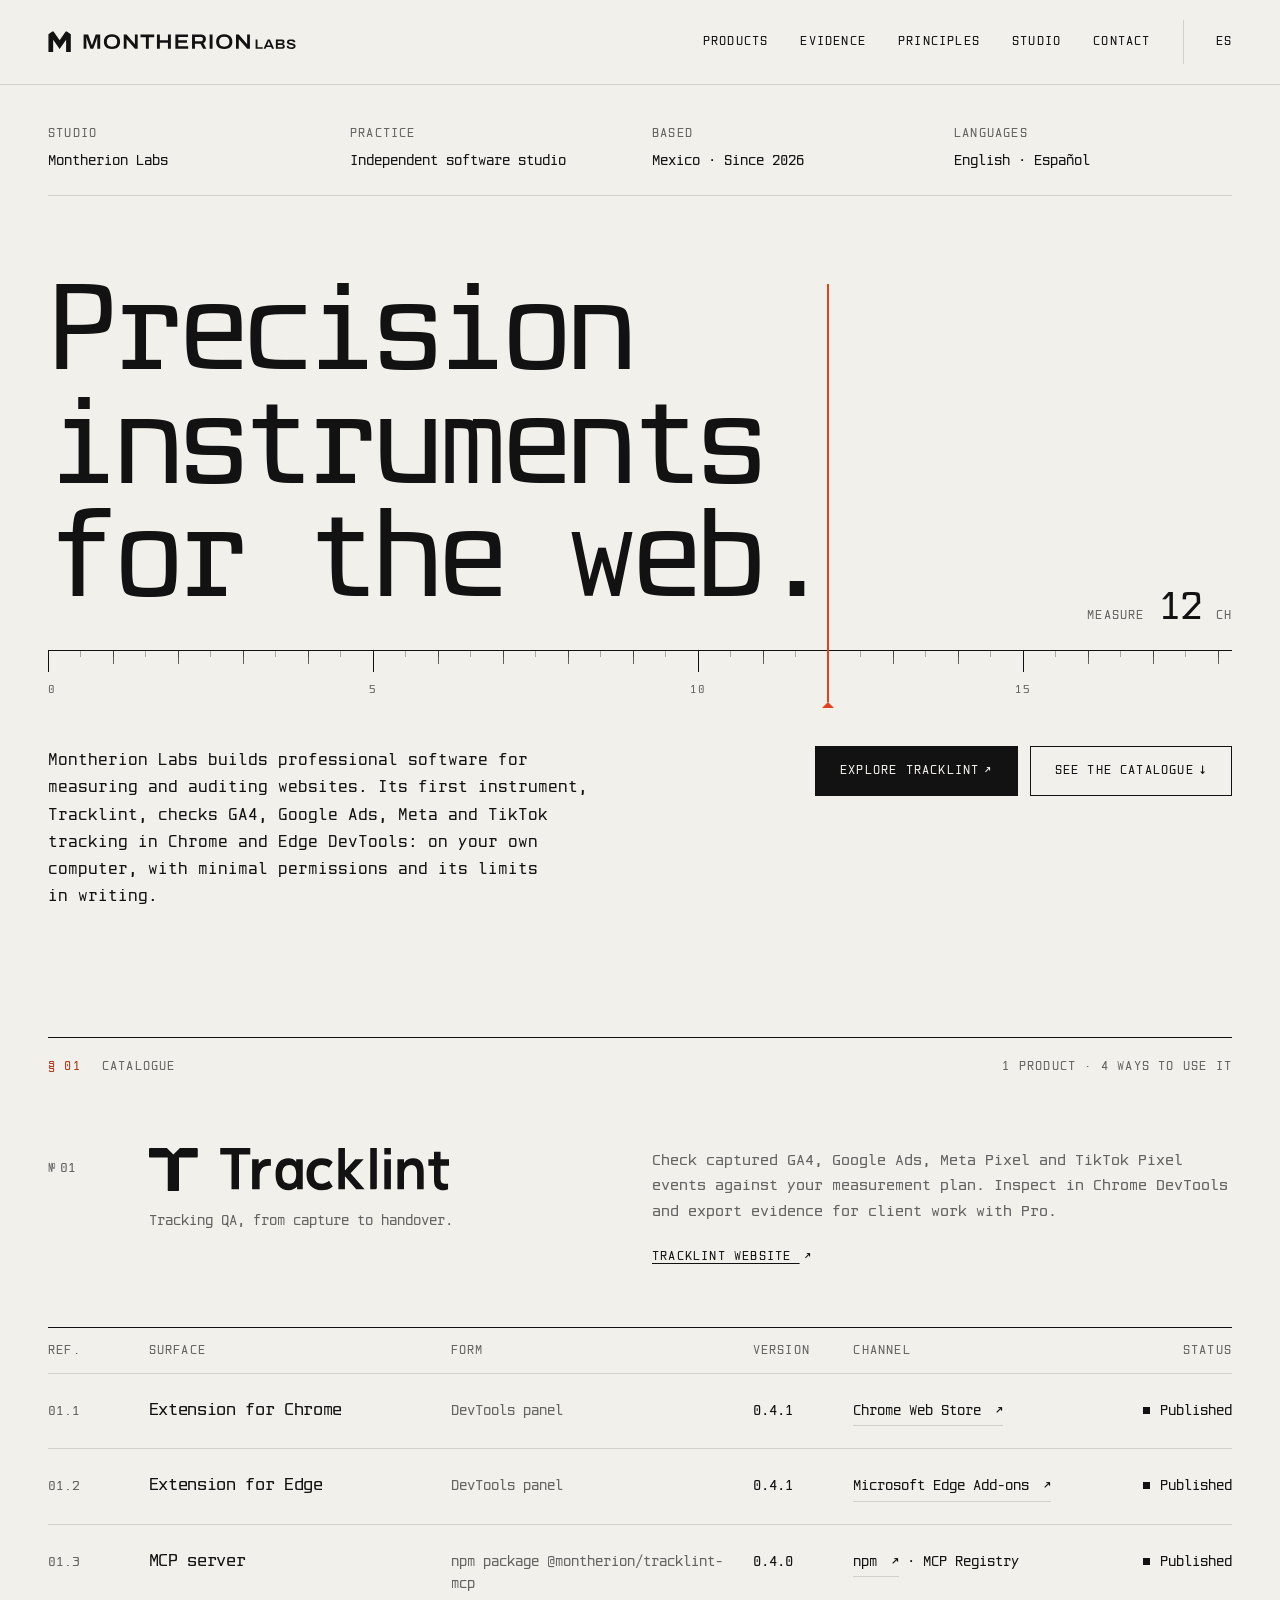
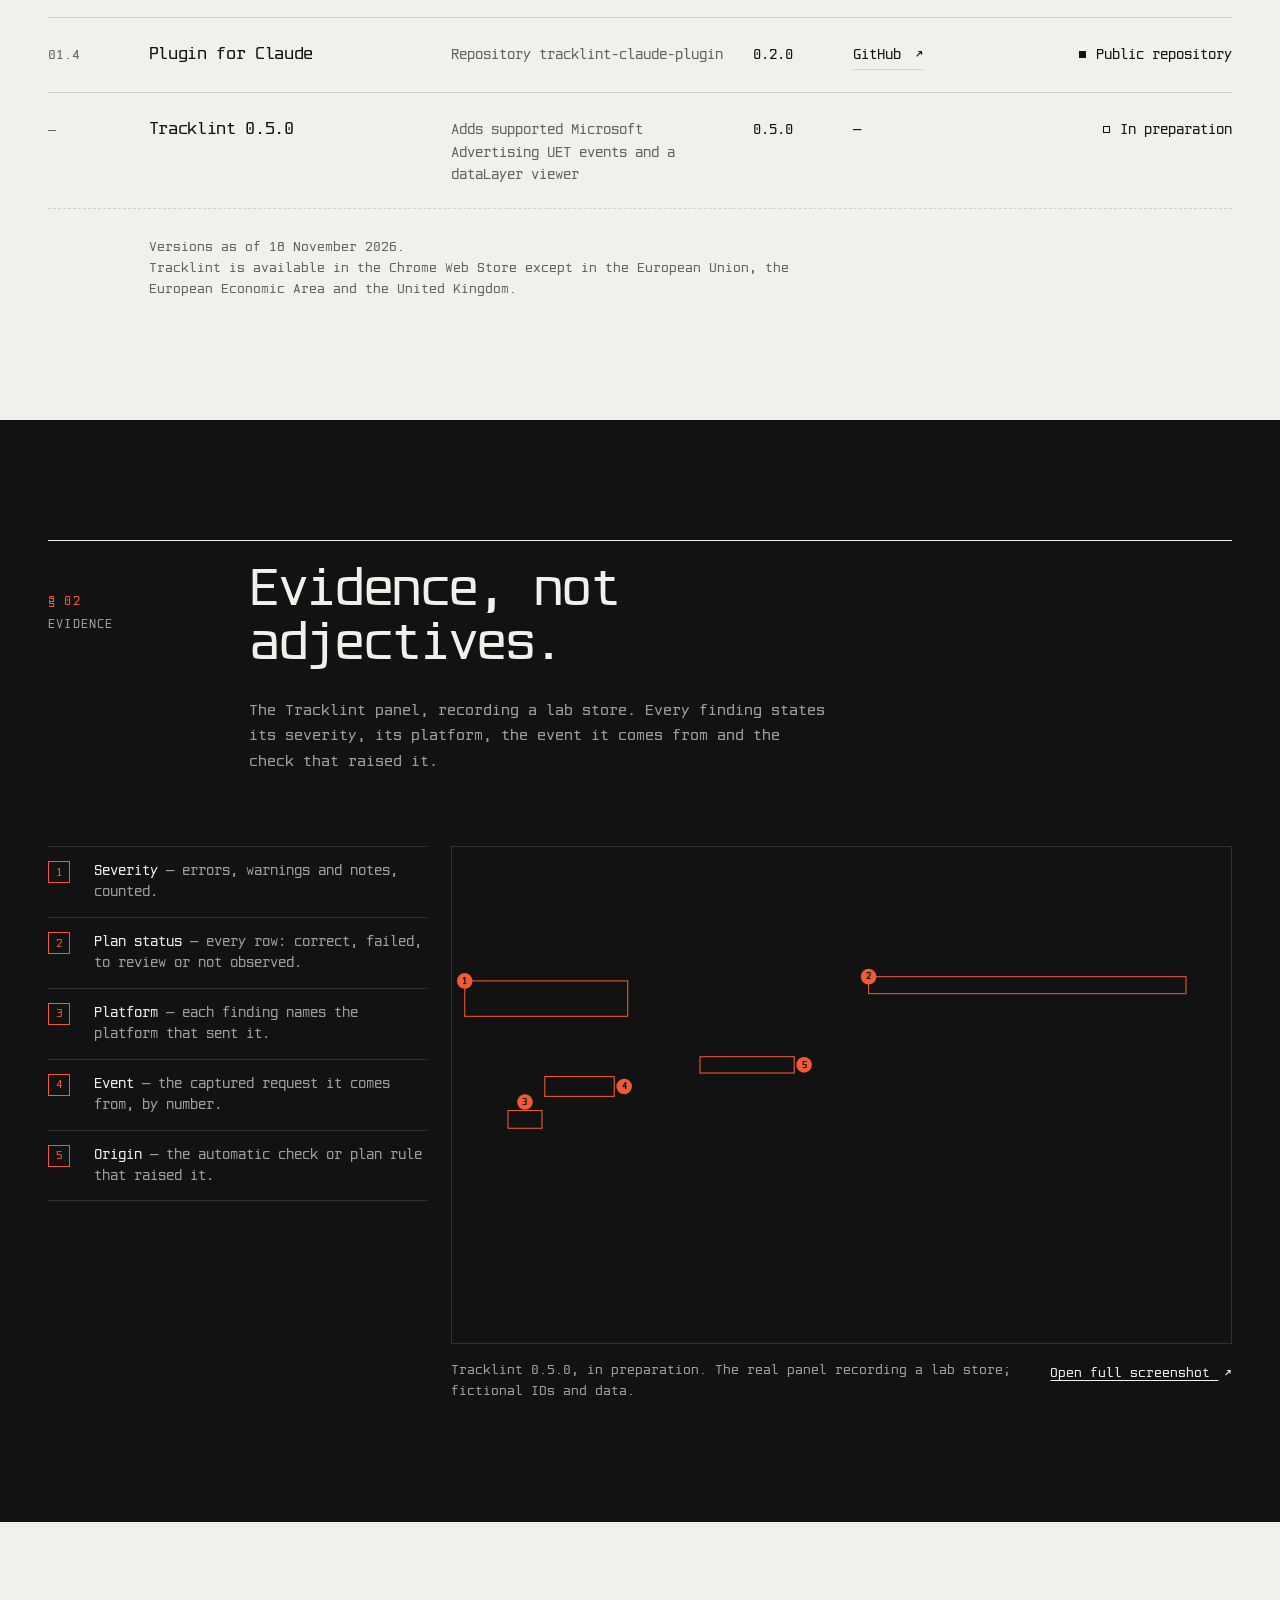
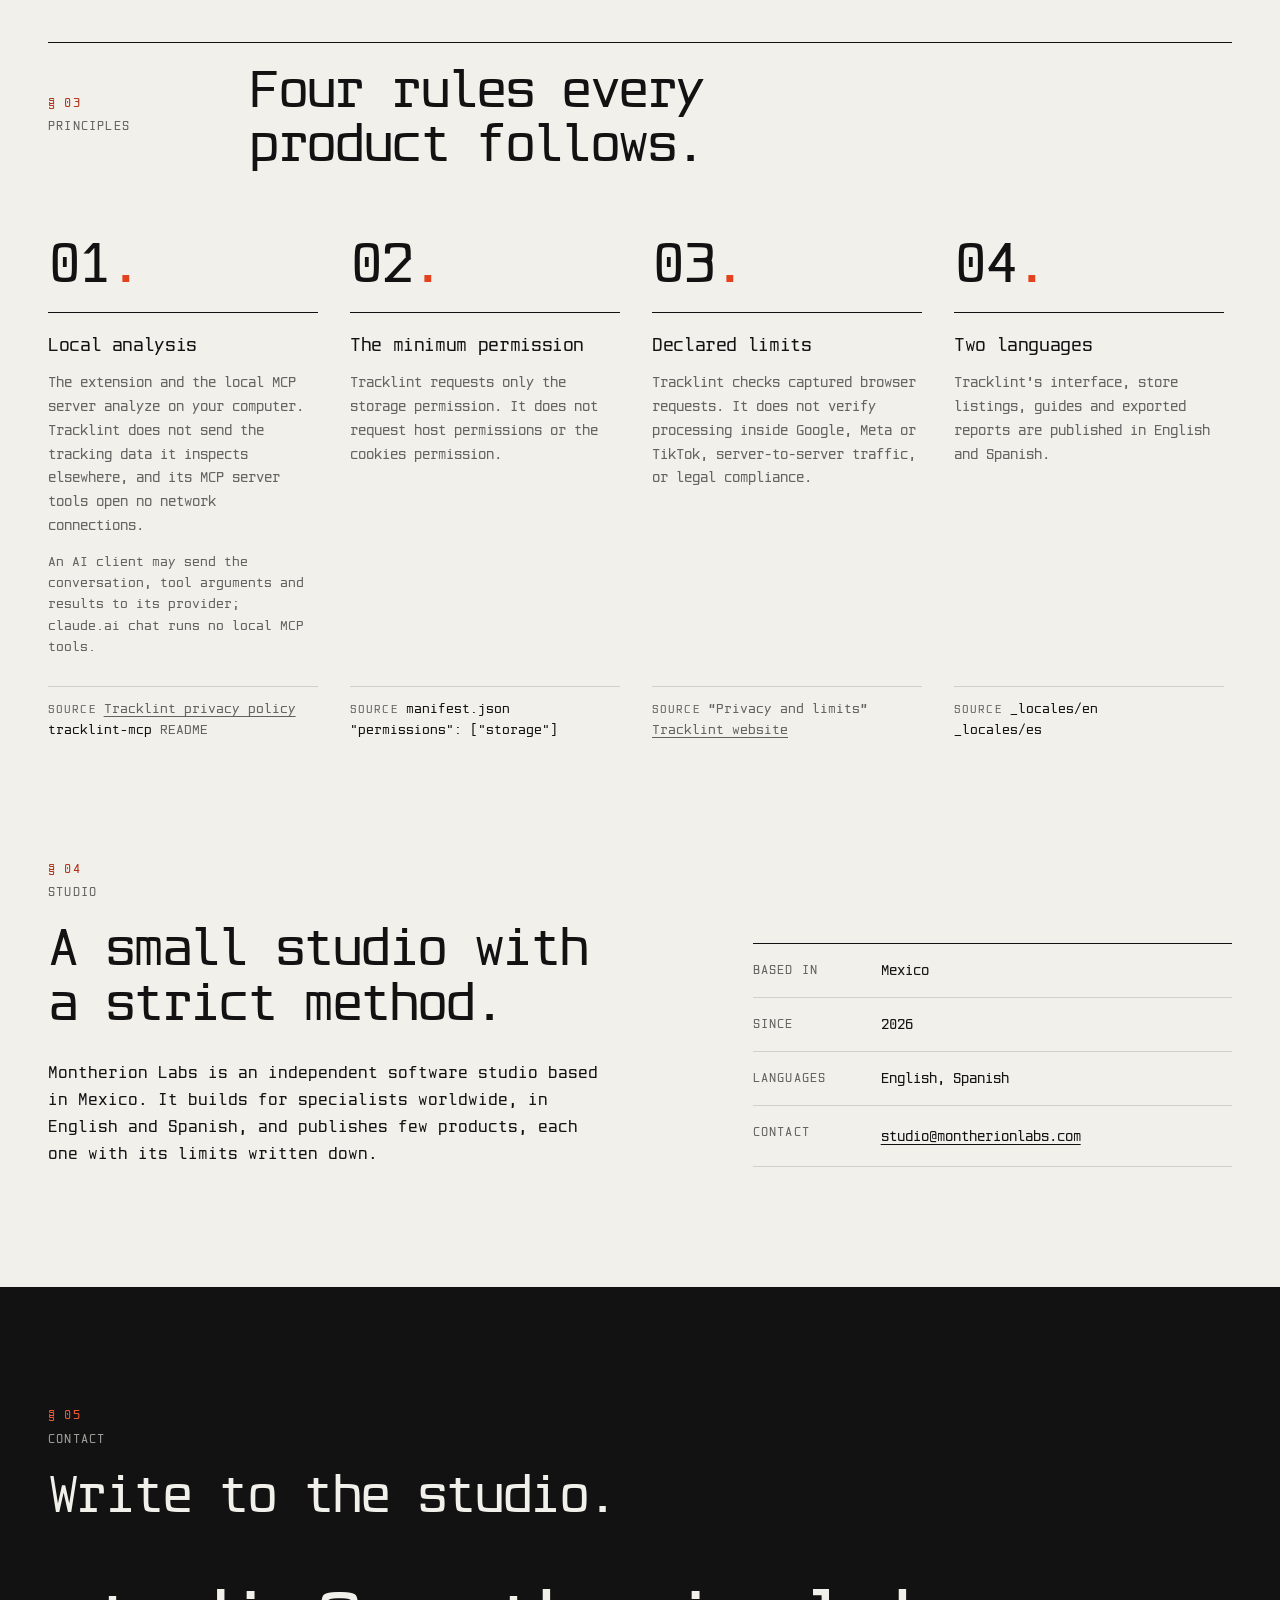
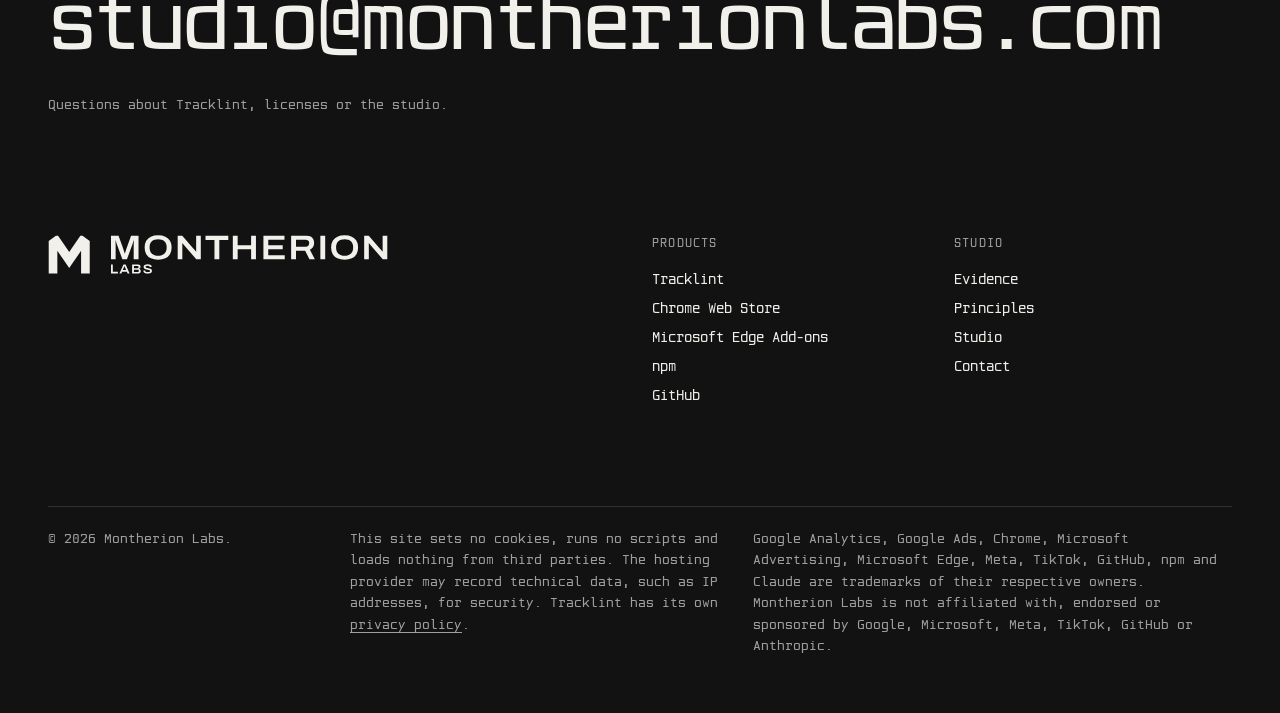
==== commit 5816e2be: "montherionlabs.com: auditoría de diseño y animaciones de Codex (7,5 → 8,6/10): el héroe queda quieto" ====
--- a/index.html
+++ b/index.html
@@ -47,7 +47,7 @@
 </div>
 <div class="hero-b">
 <p class="lead">Montherion Labs builds professional software for measuring and auditing websites. Its first instrument, Tracklint, checks GA4, Google Ads, Meta and TikTok tracking in Chrome and Edge DevTools: on your own computer, with minimal permissions and its limits in writing.</p>
-<p class="acts"><a class="btn solid" href="https://tracklint.netlify.app/">Explore Tracklint<span class="arr" aria-hidden="true">↗</span></a><a class="btn line" href="#products">See the catalogue<span class="arr" aria-hidden="true">↓</span></a></p>
+<p class="acts"><a class="btn solid" href="https://tracklint.netlify.app/">Explore Tracklint<span class="arr" aria-hidden="true">↗</span></a><a class="btn line" href="#products">See the catalogue<span class="arr abajo" aria-hidden="true">↓</span></a></p>
 </div>
 </div></section>
 
@@ -95,7 +95,6 @@
 
 <section class="band ev" id="evidence" aria-labelledby="h-ev"><div class="w g">
 <div class="head"><p class="lbl">Evidence</p><h2 id="h-ev" class="h2">Evidence, not adjectives.</h2><p>The Tracklint panel, recording a lab store. Every finding states its severity, its platform, the event it comes from and the check that raised it.</p></div>
-<ol class="legend" role="list"><li><span class="k" aria-hidden="true">1</span><span><b>Severity</b> — errors, warnings and notes, counted.</span></li><li><span class="k" aria-hidden="true">2</span><span><b>Plan status</b> — every row: correct, failed, to review or not observed.</span></li><li><span class="k" aria-hidden="true">3</span><span><b>Platform</b> — each finding names the platform that sent it.</span></li><li><span class="k" aria-hidden="true">4</span><span><b>Event</b> — the captured request it comes from, by number.</span></li><li><span class="k" aria-hidden="true">5</span><span><b>Origin</b> — the automatic check or plan rule that raised it.</span></li></ol>
 <figure class="plate">
 <div class="frame only-d">
 <img src="img/panel-problemas-en.webp" width="2200" height="1400" alt="Tracklint panel, Problems tab: 3 errors, 2 warnings and 1 note; plan with 7 rows, 5 correct and 2 failed; findings labelled GA4 and UET with their events, such as #19 purchase." loading="lazy" decoding="async">
@@ -107,11 +106,12 @@
 </div>
 <figcaption class="small"><span>Tracklint 0.5.0, in preparation. The real panel recording a lab store; fictional IDs and data.</span><a href="img/panel-problemas-en.webp">Open full screenshot&nbsp;<span class="arr" aria-hidden="true">↗</span></a></figcaption>
 </figure>
+<ol class="legend" role="list"><li><span class="k" aria-hidden="true">1</span><span><b>Severity</b> — errors, warnings and notes, counted.</span></li><li><span class="k" aria-hidden="true">2</span><span><b>Plan status</b> — every row: correct, failed, to review or not observed.</span></li><li><span class="k" aria-hidden="true">3</span><span><b>Platform</b> — each finding names the platform that sent it.</span></li><li><span class="k" aria-hidden="true">4</span><span><b>Event</b> — the captured request it comes from, by number.</span></li><li><span class="k" aria-hidden="true">5</span><span><b>Origin</b> — the automatic check or plan rule that raised it.</span></li></ol>
 </div></section>
 
 <section class="pr" id="principles" aria-labelledby="h-pr"><div class="w g">
 <div class="head"><p class="lbl">Principles</p><h2 id="h-pr" class="h2">Four rules every product follows.</h2></div>
-<ol class="list" role="list"><li><span class="no tnum" aria-hidden="true">01</span><h3 class="h3">Local analysis</h3><p>The extension and the local MCP server analyze on your computer. Tracklint does not send the tracking data it inspects elsewhere, and its MCP server tools open no network connections.</p><p class="caveat">An AI client may send the conversation, tool arguments and results to its provider; claude.ai chat runs no local MCP tools.</p><p class="proof"><span><span class="lbl">Source</span>Tracklint privacy policy<br><code>tracklint-mcp</code> README</span></p></li><li><span class="no tnum" aria-hidden="true">02</span><h3 class="h3">The minimum permission</h3><p>Tracklint requests only the storage permission. It does not request host permissions or the cookies permission.</p><p class="proof"><span><span class="lbl">Source</span><code>manifest.json</code><br><code>"permissions": ["storage"]</code></span></p></li><li><span class="no tnum" aria-hidden="true">03</span><h3 class="h3">Declared limits</h3><p>Tracklint checks captured browser requests. It does not verify processing inside Google, Meta or TikTok, server-to-server traffic, or legal compliance.</p><p class="proof"><span><span class="lbl">Source</span>“Privacy and limits”<br>Tracklint website</span></p></li><li><span class="no tnum" aria-hidden="true">04</span><h3 class="h3">Two languages</h3><p>Tracklint’s interface, store listings, guides and exported reports are published in English and Spanish.</p><p class="proof"><span><span class="lbl">Source</span><code>_locales/en</code><br><code>_locales/es</code></span></p></li></ol>
+<ol class="list" role="list"><li><span class="no tnum" aria-hidden="true">01</span><h3 class="h3">Local analysis</h3><p>The extension and the local MCP server analyze on your computer. Tracklint does not send the tracking data it inspects elsewhere, and its MCP server tools open no network connections.</p><p class="caveat">An AI client may send the conversation, tool arguments and results to its provider; claude.ai chat runs no local MCP tools.</p><p class="proof"><span><span class="lbl">Source</span><a href="https://tracklint.netlify.app/privacy.html">Tracklint privacy policy</a><br><code>tracklint-mcp</code> README</span></p></li><li><span class="no tnum" aria-hidden="true">02</span><h3 class="h3">The minimum permission</h3><p>Tracklint requests only the storage permission. It does not request host permissions or the cookies permission.</p><p class="proof"><span><span class="lbl">Source</span><code>manifest.json</code><br><code>"permissions": ["storage"]</code></span></p></li><li><span class="no tnum" aria-hidden="true">03</span><h3 class="h3">Declared limits</h3><p>Tracklint checks captured browser requests. It does not verify processing inside Google, Meta or TikTok, server-to-server traffic, or legal compliance.</p><p class="proof"><span><span class="lbl">Source</span>“Privacy and limits”<br><a href="https://tracklint.netlify.app/">Tracklint website</a></span></p></li><li><span class="no tnum" aria-hidden="true">04</span><h3 class="h3">Two languages</h3><p>Tracklint’s interface, store listings, guides and exported reports are published in English and Spanish.</p><p class="proof"><span><span class="lbl">Source</span><code>_locales/en</code><br><code>_locales/es</code></span></p></li></ol>
 </div></section>
 
 <section class="st-sec" id="studio" aria-labelledby="h-st"><div class="w g">
--- a/montherion.css
+++ b/montherion.css
@@ -41,7 +41,7 @@
   --mono: 'Montherion Mono', ui-monospace, 'SF Mono', 'Cascadia Mono', Consolas, Menlo, monospace;
   --gutter: 48px;
   --gap: 24px;
-  --sec: 168px;
+  --sec: 120px;
   /* Cuerpo del titular: por el ancho (9,4 vw) y por el ALTO de la ventana, para que regla, aguja, lectura y botones
      quepan siempre en la primera pantalla (26-nov: en 1280 × 665, Windows al 150 %, la regla caía al borde). */
   --hf: clamp(56px, min(9.4vw, (100svh - 350px) / 3.14), 150px);
@@ -95,7 +95,7 @@
 .g { display: grid; grid-template-columns: repeat(12, minmax(0, 1fr)); column-gap: var(--gap); }
 
 /* Tipografía: una sola familia, Montherion Mono en 400; titulares en clamp() y texto entre 11 y 18 px */
-.lbl { font-size: 11.5px; line-height: 1.45; letter-spacing: .1em; text-transform: uppercase; color: var(--fg2); font-weight: 400; }
+.lbl { font-size: 12px; line-height: 1.45; letter-spacing: .1em; text-transform: uppercase; color: var(--fg2); font-weight: 400; }
 .small { font-size: 13px; line-height: 1.6; color: var(--fg2); }
 .lead { font-size: 16px; line-height: 1.7; color: var(--fg2); max-width: 56ch; text-wrap: pretty; }
 h1, h2, h3 { font-weight: 400; }
@@ -103,6 +103,7 @@
 .h3 { font-size: 18px; line-height: 1.35; letter-spacing: -.02em; }
 .arr { display: inline-block; margin-left: .7ch; transition: transform .3s cubic-bezier(.2, .7, .1, 1); }
 a:hover .arr { transform: translate(2px, -2px); }
+a:hover .arr.abajo { transform: translateY(2px); }   /* la flecha baja hacia donde lleva */
 
 /* Botones */
 .btn { display: inline-flex; align-items: center; height: 50px; padding: 0 24px; font-size: 12px; letter-spacing: .1em;
@@ -153,31 +154,25 @@
    @property y counter(): WebKit no repinta un contador mientras se anima su valor y saltaba de 00 a 12 al final. */
 .lectura .v::after { counter-reset: m var(--n); content: counter(m, decimal-leading-zero); font-size: clamp(28px, 3vw, 44px); letter-spacing: -.04em; color: var(--fg); }
 .hero-b { display: grid; grid-template-columns: repeat(12, minmax(0, 1fr)); column-gap: var(--gap); align-items: start; margin-top: 44px; padding-bottom: 8px; }
-.hero-b .lead { grid-column: 1 / 7; }
+.hero-b .lead { grid-column: 1 / 7; color: var(--fg); }
 .hero-b .acts { grid-column: 7 / 13; display: flex; justify-content: flex-end; flex-wrap: wrap; gap: 12px; }
 
-/* Entrada: solo CSS, una vez. Con movimiento reducido o al imprimir se ve el estado final. */
-@media (prefers-reduced-motion: no-preference) {
-  .d1 span { animation: sube 1s cubic-bezier(.2, .7, .1, 1) both; }
-  .d1 span:nth-child(2) { animation-delay: .08s; }
-  .d1 span:nth-child(3) { animation-delay: .16s; }
-  .regla .ticks { animation: traza 1.3s cubic-bezier(.65, 0, .35, 1) .25s both; }
-  .regla .nums span { animation: aparece .5s ease both; }
-  .regla .nums span:nth-child(1) { animation-delay: .4s; } .regla .nums span:nth-child(2) { animation-delay: .6s; }
-  .regla .nums span:nth-child(3) { animation-delay: .8s; } .regla .nums span:nth-child(4) { animation-delay: 1s; }
-  .regla .aguja { animation: mide 1.9s cubic-bezier(.22, 1.18, .36, 1) .9s both; }
-  .lectura .v::after { animation: cuenta 1.9s steps(1, end) .9s both, aparece .4s ease .9s both; }
-}
-@keyframes sube { from { opacity: 0; transform: translateY(.14em); } }
-@keyframes traza { from { clip-path: inset(0 100% 0 0); } to { clip-path: inset(0 0 0 0); } }
-@keyframes aparece { from { opacity: 0; } }
-@keyframes mide { from { transform: translateX(calc(var(--u) * var(--n) * -1)); opacity: 0; } 8% { opacity: 1; } }
-/* 00 → 12 sobre la curva de la aguja, cubic-bezier(.22, 1, .36, 1): cada cifra salta cuando la curva pasa por
-   (k − 0,5)/12. Si cambia la medida (--n, hoy 12 en EN y ES), cambian estos fotogramas. */
+/* Entrada: solo CSS, una vez (auditoría de Codex, 26-nov). El titular, la regla y sus números están quietos desde el
+   primer fotograma; la única acción es la medida: la aguja sale del 0 y se detiene en el carácter 12, sin rebote, mientras
+   la lectura cuenta. Con movimiento reducido o al imprimir se ve el estado final. */
+@media screen and (prefers-reduced-motion: no-preference) {
+  .regla .aguja { animation: mide 1.2s cubic-bezier(.25, .5, .5, 1) .2s both; }
+  .lectura .v::after { animation: cuenta 1.2s steps(1, end) .2s both; }
+}
+@keyframes mide { from { transform: translateX(calc(var(--u) * var(--n) * -1)); } }
+/* La lectura es la posición de la aguja redondeada: cada cifra k salta cuando la curva de la aguja,
+   cubic-bezier(.25, .5, .5, 1), pasa por (k − 0,5)/12. Si cambia la curva o la medida (--n, hoy 12), cambian estos
+   fotogramas. Con content y no con @property + counter(): WebKit no repinta un contador mientras se anima. */
 @keyframes cuenta {
-  0% { content: '00'; } 0.9% { content: '01'; } 2.8% { content: '02'; } 4.8% { content: '03'; } 7% { content: '04'; }
-  9.2% { content: '05'; } 11.7% { content: '06'; } 14.6% { content: '07'; } 17.8% { content: '08'; } 21.7% { content: '09'; }
-  26.8% { content: '10'; } 34.2% { content: '11'; } 49%, 100% { content: '12'; }
+  0% { content: '00'; } 2.0844% { content: '01'; } 6.2791% { content: '02'; } 10.5533% { content: '03'; }
+  14.9656% { content: '04'; } 19.5846% { content: '05'; } 24.4956% { content: '06'; } 29.8118% { content: '07'; }
+  35.6947% { content: '08'; } 42.3967% { content: '09'; } 50.3646% { content: '10'; } 60.568% { content: '11'; }
+  76.3359%, 100% { content: '12'; }
 }
 
 /* ---------- Encabezado de sección ---------- */
@@ -202,10 +197,9 @@
 .reg { border-top: 1px solid var(--rule-strong); }
 .reg .colh, .rows li { display: grid; grid-template-columns: repeat(12, minmax(0, 1fr)); column-gap: var(--gap); align-items: baseline; }
 .reg .colh { padding: 14px 0; border-bottom: 1px solid var(--rule); }
-.reg .colh > span { font-size: 11.5px; letter-spacing: .1em; text-transform: uppercase; color: var(--fg2); }
+.reg .colh > span { font-size: 12px; letter-spacing: .1em; text-transform: uppercase; color: var(--fg2); }
 .rows { list-style: none; padding: 0; }
-.rows li { padding: 22px 0; border-bottom: 1px solid var(--rule); transition: background-color .25s; }
-.rows li:hover { background: linear-gradient(90deg, transparent, var(--rule) 50%, transparent); }
+.rows li { padding: 22px 0; border-bottom: 1px solid var(--rule); }
 .reg .ref { grid-column: 1 / 2; font-size: 13px; color: var(--fg2); }
 .reg .sur { grid-column: 2 / 5; font-size: 17px; letter-spacing: -.02em; }
 .reg .form { grid-column: 5 / 8; font-size: 13.5px; color: var(--fg2); overflow-wrap: anywhere; }
@@ -216,7 +210,7 @@
 .rows dd { margin: 0; }
 .reg .st i { display: inline-block; width: 7px; height: 7px; margin-right: 10px; background: var(--fg); vertical-align: 1px; }
 .rows li.next { border-bottom-style: dashed; }
-.rows li.next .st i { background: transparent; box-shadow: inset 0 0 0 1px var(--fg); }
+.rows li.next .st i { background: transparent; border: 1px solid var(--fg); }
 .rows a { display: inline-block; padding: 3px 0; white-space: nowrap; text-decoration: none; border-bottom: 1px solid var(--rule); }
 .rows a:hover { border-bottom-color: var(--aguja); }
 .notes { margin-top: 28px; }
@@ -258,10 +252,15 @@
 .pr .no { font-size: clamp(56px, 6vw, 88px); line-height: 1; letter-spacing: -.06em; color: var(--fg); padding-bottom: 28px; border-bottom: 1px solid var(--rule-strong); }
 .pr .no::after { content: '.'; color: var(--aguja); }
 .pr .list .h3 { margin-top: 26px; }
+@media screen and (min-width: 1101px) {   /* los principios se leen antes que su numeración (Codex r2) */
+  .pr .list { margin-top: 64px; }
+  .pr .no { font-size: 56px; padding-bottom: 20px; }
+  .pr .list .h3 { margin-top: 20px; }
+}
 .pr .list p { margin-top: 14px; font-size: 14px; line-height: 1.7; color: var(--fg2); }
 .pr .list p.caveat { font-size: 12.5px; color: var(--fg2); }
 .pr .list .proof { margin-top: auto; padding-top: 28px; }
-.pr .proof > span { display: block; padding-top: 12px; border-top: 1px solid var(--rule); font-size: 12.5px; line-height: 1.6; color: var(--fg2); }
+.pr .proof > span { display: block; padding-top: 12px; border-top: 1px solid var(--rule); font-size: 13px; line-height: 1.6; color: var(--fg2); }
 .pr .proof .lbl { display: inline; margin-right: 1ch; font-size: 11px; }
 .pr .proof code { color: var(--fg); }
 
@@ -270,10 +269,10 @@
 .st-sec .text { grid-column: 1 / 7; }
 .st-sec .text .lbl::before { content: '§ 04'; content: '§ 04' / ''; display: block; margin-bottom: 6px; color: var(--acento); }
 .st-sec .text .h2 { margin-top: 20px; }
-.st-sec .text .lead { margin-top: 28px; }
+.st-sec .text .lead { margin-top: 28px; color: var(--fg); }
 .st-sec dl { grid-column: 8 / 13; align-self: end; border-top: 1px solid var(--rule-strong); }
 .st-sec dl div { display: grid; grid-template-columns: 14ch 1fr; gap: 16px; padding: 15px 0; border-bottom: 1px solid var(--rule); font-size: 14px; }
-.st-sec dt { color: var(--fg2); font-size: 11.5px; letter-spacing: .1em; text-transform: uppercase; padding-top: 2px; }
+.st-sec dt { color: var(--fg2); font-size: 12px; letter-spacing: .1em; text-transform: uppercase; padding-top: 2px; }
 .st-sec dd { margin: 0; }
 .st-sec dd a { display: inline-block; padding: 3.5px 0; }
 
@@ -295,7 +294,7 @@
 .foot nav li a { display: inline-block; min-width: 24px; padding: 4px 0; text-decoration: none; }
 .foot nav a:hover { text-decoration: underline; text-decoration-color: var(--band-acento); }
 .foot .legal { grid-column: 1 / 13; margin-top: 96px; padding-top: 22px; border-top: 1px solid var(--band-rule); display: grid; grid-template-columns: repeat(12, minmax(0, 1fr)); column-gap: var(--gap); row-gap: 10px; }
-.foot .legal p { font-size: 12px; line-height: 1.65; color: var(--band-fg2); }
+.foot .legal p { font-size: 13px; line-height: 1.65; color: var(--band-fg2); }
 .foot .legal p:nth-child(1) { grid-column: 1 / 4; }
 .foot .legal p:nth-child(2) { grid-column: 4 / 8; }
 .foot .legal p:nth-child(3) { grid-column: 8 / 13; }
@@ -308,13 +307,6 @@
 .nf .lead { margin-top: 24px; }
 .nf .h2 + .lead + .h2 { margin-top: 72px; }
 
-/* Titulares de sección: suben al entrar en pantalla, ligados al desplazamiento (sin soporte, quietos y visibles). */
-@supports (animation-timeline: view()) and (animation-range: entry 0% entry 55%) {
-  @media (prefers-reduced-motion: no-preference) {
-    main .h2, .ct .h2, .pr .no { animation: sube linear both; animation-timeline: view(); animation-range: entry 0% entry 55%; }
-  }
-}
-
 /* Pantallas bajas (portátiles de 768 px, monitores con escala al 125–150 %): menos aire vertical en el héroe. */
 @media (max-height: 820px) and (min-width: 721px) {
   .hero { padding-top: 24px; }
@@ -323,10 +315,11 @@
   .medida { margin-top: 40px; }
   .hero-b { margin-top: 32px; }
 }
+@media screen and (min-width: 1101px) and (max-height: 700px) { .hero-b { margin-top: 24px; } }   /* 1280 × 665: holgura bajo los botones */
 
 /* ---------- Tableta ---------- */
 @media (max-width: 1100px) {
-  :root { --gutter: 32px; --gap: 20px; --sec: 128px; }
+  :root { --gutter: 32px; --gap: 20px; --sec: 96px; }
   .top nav ul { gap: 22px; }
   .top nav .lang { padding-left: 22px; }
   .spec { grid-template-columns: repeat(2, minmax(0, 1fr)); row-gap: 18px; }
@@ -340,7 +333,7 @@
   .reg .ch { grid-column: 3; grid-row: 3; }
   .reg .st { grid-column: 2 / 4; grid-row: 4; text-align: left; }
   .ev .head h2, .ev .head > p:last-child { grid-column: 3 / 13; }
-  .ev .legend { grid-column: 1 / 13; grid-row: auto; }
+  .ev .legend { grid-column: 1 / 13; grid-row: auto; margin-top: 32px; }   /* apiladas: primero la captura, luego su leyenda */
   .plate { grid-column: 1 / 13; grid-row: auto; margin-top: 48px; }
   .pr .list { grid-template-columns: repeat(2, minmax(0, 1fr)); row-gap: 72px; }
   .st-sec .text, .st-sec dl { grid-column: 1 / 13; }
@@ -356,18 +349,18 @@
 
 /* ---------- Móvil ---------- */
 @media (max-width: 720px) {
-  :root { --gutter: 20px; --gap: 16px; --sec: 96px; --hf: clamp(36px, 12.6vw, 72px); }
+  :root { --gutter: 20px; --gap: 16px; --sec: 80px; --hf: clamp(36px, 12.6vw, 72px); }
   body { font-size: 14.5px; }
   .top .w { min-height: 72px; }
   .hero { padding-top: 28px; }
   .spec { row-gap: 14px; padding-bottom: 18px; }
-  .medida { margin-top: 64px; }
+  .medida { margin-top: 40px; }
   .regla { height: 46px; }
   .regla .nums span:nth-child(n+4) { display: none; }
   .lectura { position: static; margin-top: 18px; }
   .lectura .v::after { font-size: 26px; }
-  .hero-b { margin-top: 36px; }
-  .hero-b .acts { flex-direction: column; align-items: stretch; }
+  .hero-b { margin-top: 24px; row-gap: 24px; }
+  .hero-b .acts { order: -1; margin-top: 0; flex-direction: column; align-items: stretch; }   /* las acciones antes del párrafo */
   .btn { justify-content: space-between; }
   .cat-head h2, .cat-head p { grid-column: 1 / 13; text-align: left; }
   .cat-head p { margin-top: 10px; }
@@ -376,17 +369,16 @@
   .prod .desc { margin-top: 24px; }
   .rows li { grid-template-columns: auto minmax(0, 1fr) auto; column-gap: 12px; row-gap: 4px; padding: 16px 0; }
   .reg .ref { grid-column: 1; grid-row: 1; }
-  .reg .sur { grid-column: 2; grid-row: 1; font-size: 15.5px; }
-  .reg .st { grid-column: 3; grid-row: 1; text-align: right; font-size: 12.5px; white-space: nowrap; }
-  .reg .form { grid-column: 2 / 4; grid-row: 2; font-size: 12.5px; }
-  .reg .ver { grid-column: 2; grid-row: 3; justify-self: start; font-size: 12.5px; }
-  .reg .ch { grid-column: 2 / 4; grid-row: 3; justify-self: end; font-size: 12.5px; }
+  .reg .sur { grid-column: 2 / 4; grid-row: 1; font-size: 16px; }   /* el nombre manda; el estado va debajo */
+  .reg .st { grid-column: 2 / 4; grid-row: 2; text-align: left; font-size: 12.5px; }
+  .reg .form { grid-column: 2 / 4; grid-row: 3; font-size: 12.5px; }
+  .reg .ver { grid-column: 2; grid-row: 4; justify-self: start; font-size: 12.5px; }
+  .reg .ch { grid-column: 2 / 4; grid-row: 4; justify-self: end; font-size: 12.5px; }
   .notes p { grid-column: 1 / 13; }
   .ev .head .lbl, .pr .head .lbl, .ev .head h2, .pr .head h2, .ev .head > p:last-child { grid-column: 1 / 13; }
   .ev .head h2, .pr .head h2 { margin-top: 14px; }
   .only-d { display: none; }
   .only-m { display: block; }
-  .ev .legend { margin-top: 48px; }
   .plate figcaption { flex-direction: column; gap: 8px; }
   .pr .list { grid-template-columns: 1fr; row-gap: 64px; margin-top: 56px; }
   .st-sec dl div { grid-template-columns: 1fr; gap: 2px; }
@@ -405,11 +397,12 @@
   .foot nav { grid-template-columns: 1fr; }
   .foot .sign .firma-ap { display: none; }
   .foot .sign .sym-only { display: block; width: 48px; }
-  /* El estado baja bajo el nombre: en una columna, «■ Repositorio público» partía «Plugin para Claude» en tres líneas. */
-  .reg .sur { grid-column: 2 / 4; }
-  .reg .st { grid-column: 2 / 4; grid-row: 2; text-align: left; }
-  .reg .form { grid-row: 3; }
-  .reg .ver, .reg .ch { grid-row: 4; }
+}
+
+/* Movimiento reducido: al final, para ganar en la cascada a las transiciones de cada componente (Codex r2). */
+@media (prefers-reduced-motion: reduce) {
+  .arr, .btn, .ct .mail { transition: none; }
+  a:hover .arr, a:hover .arr.abajo { transform: none; }
 }
 
 @media print {
@@ -423,10 +416,12 @@
     color-scheme: light;
   }
   .regla .aguja, .lectura, .skip { display: none; }
-  * { animation: none !important; transition: none !important; }
+  *, *::before, *::after { animation: none !important; transition: none !important; }
   .band { background: none; color: var(--tinta); }
   /* Sin «gráficos de fondo» el relleno no se imprime: el botón sólido pasa a línea. Las cifras de la lámina, papel sobre el
      bermellón de texto (5,48:1). */
   .btn.solid { background: none; color: var(--fg); }
   .ann text { fill: var(--papel); }
-}
+  .plate, .rows li, .pr .list li { break-inside: avoid; }
+  .head, h2, h3 { break-after: avoid; }
+}
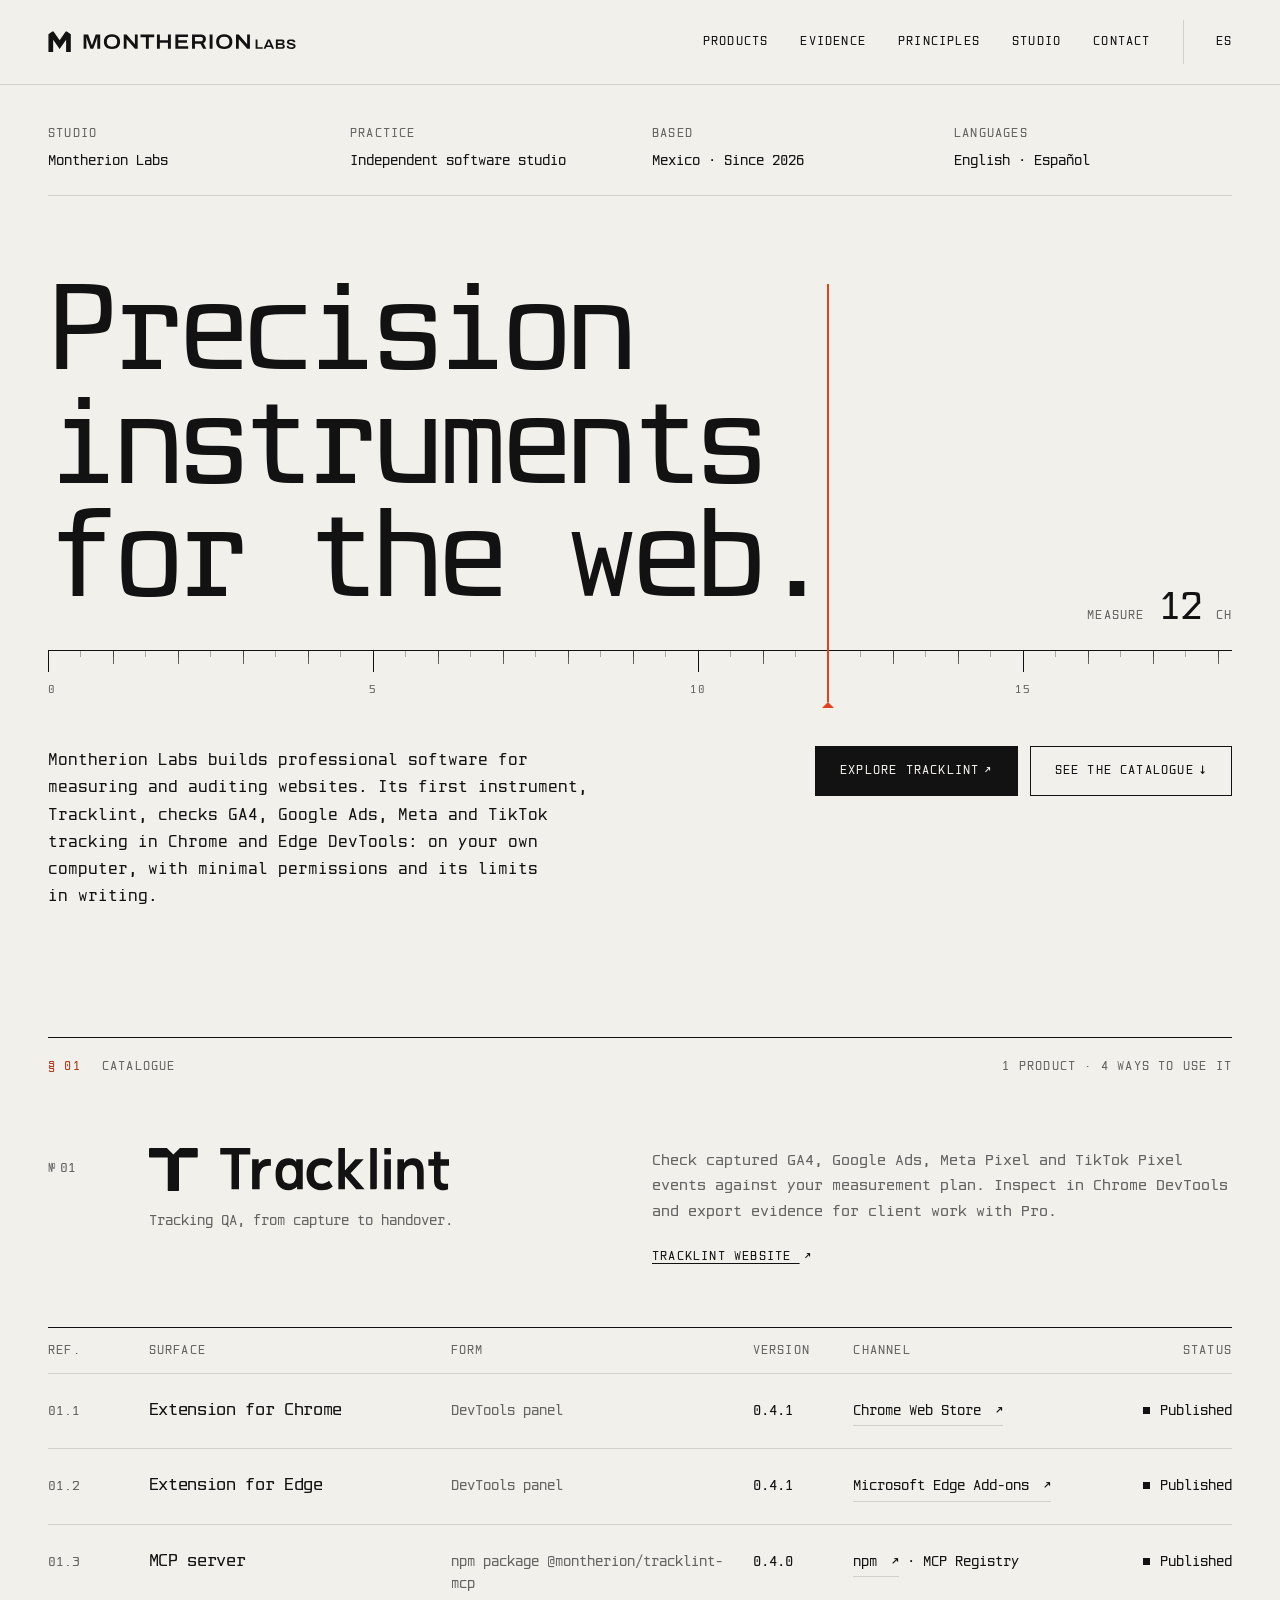
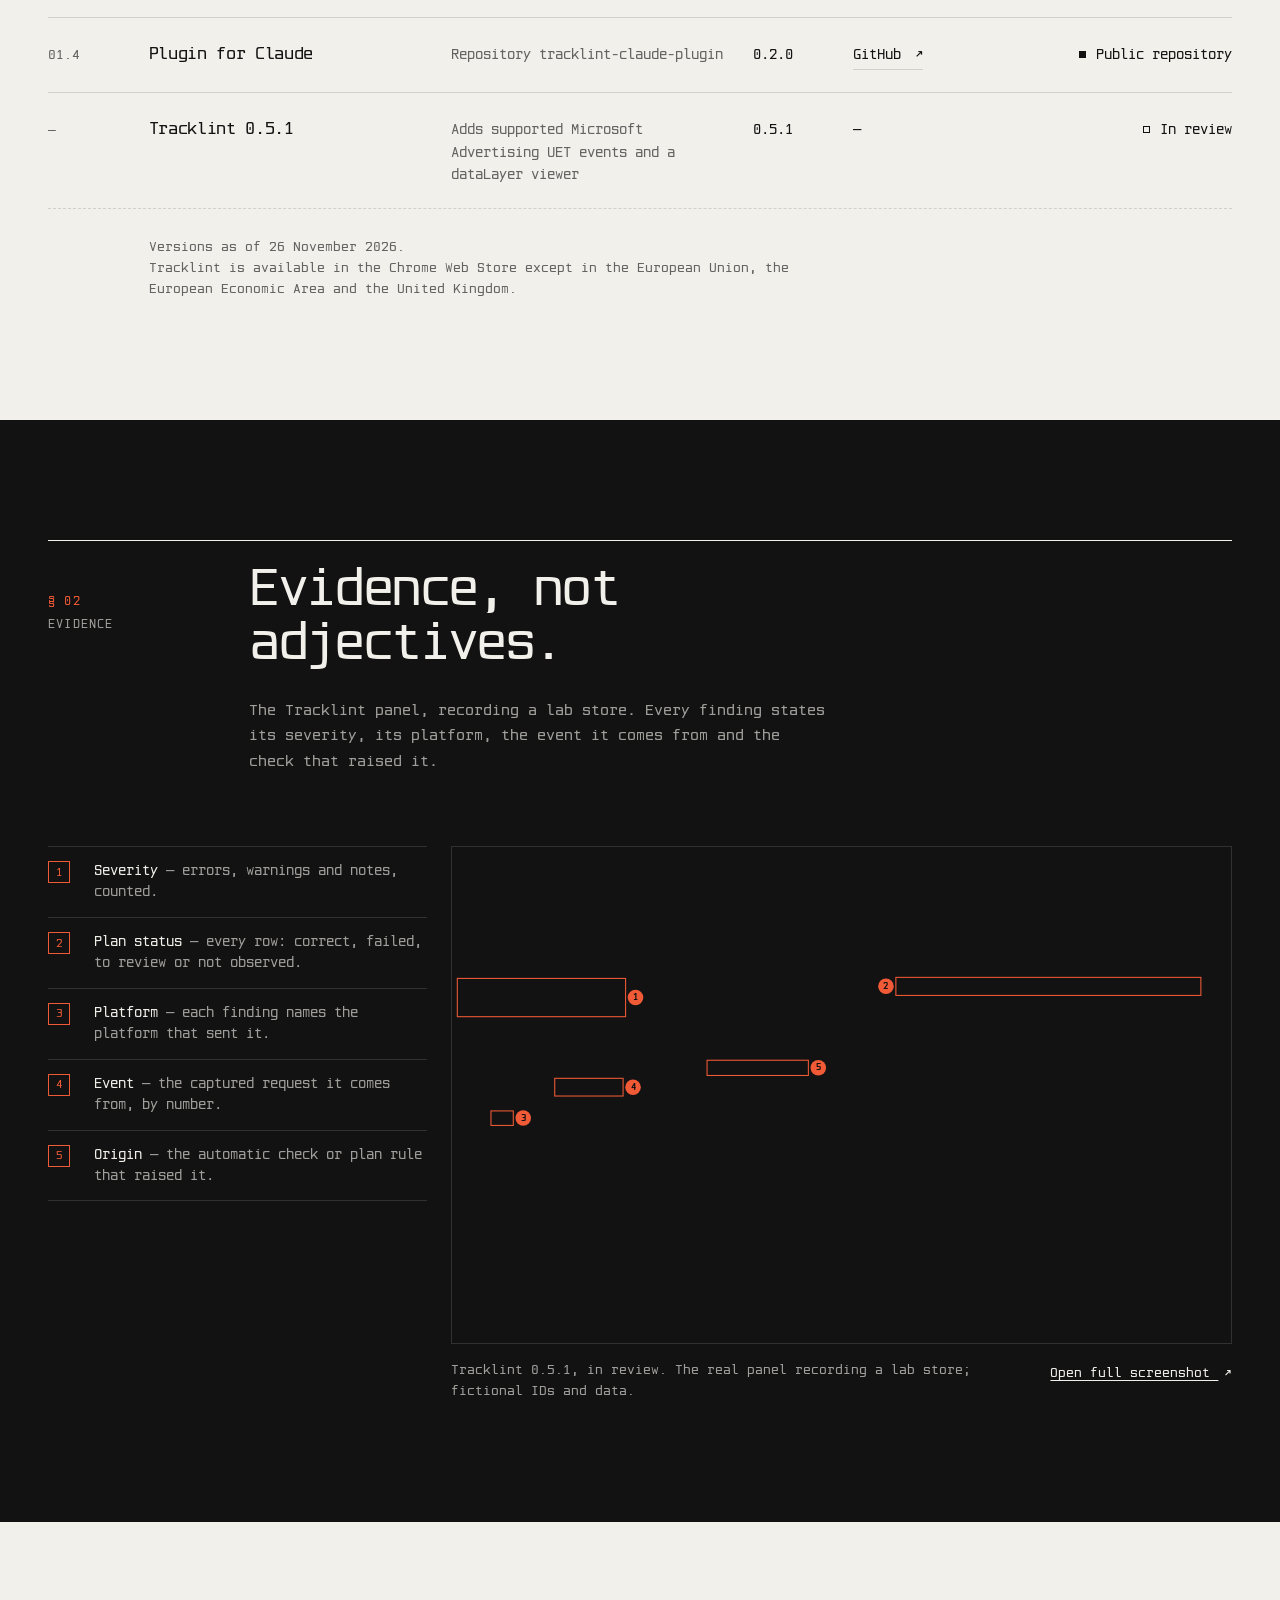
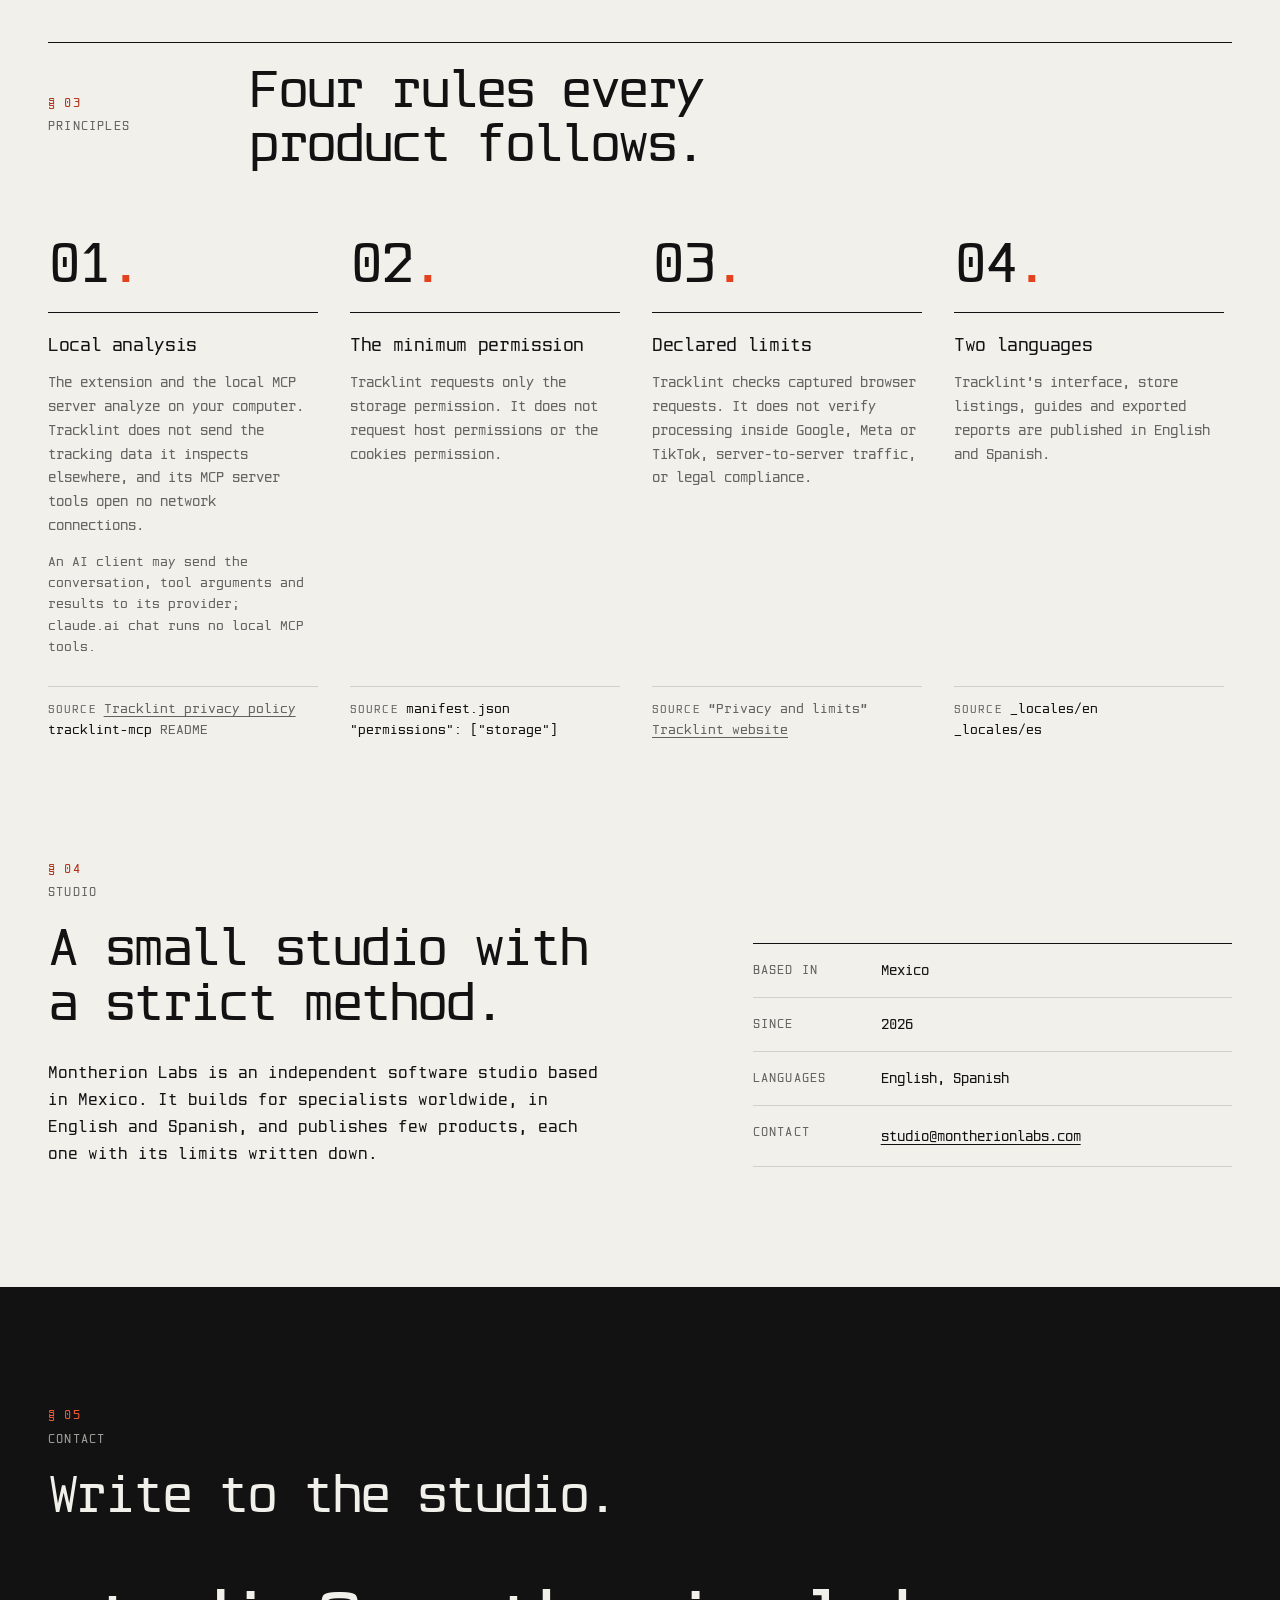
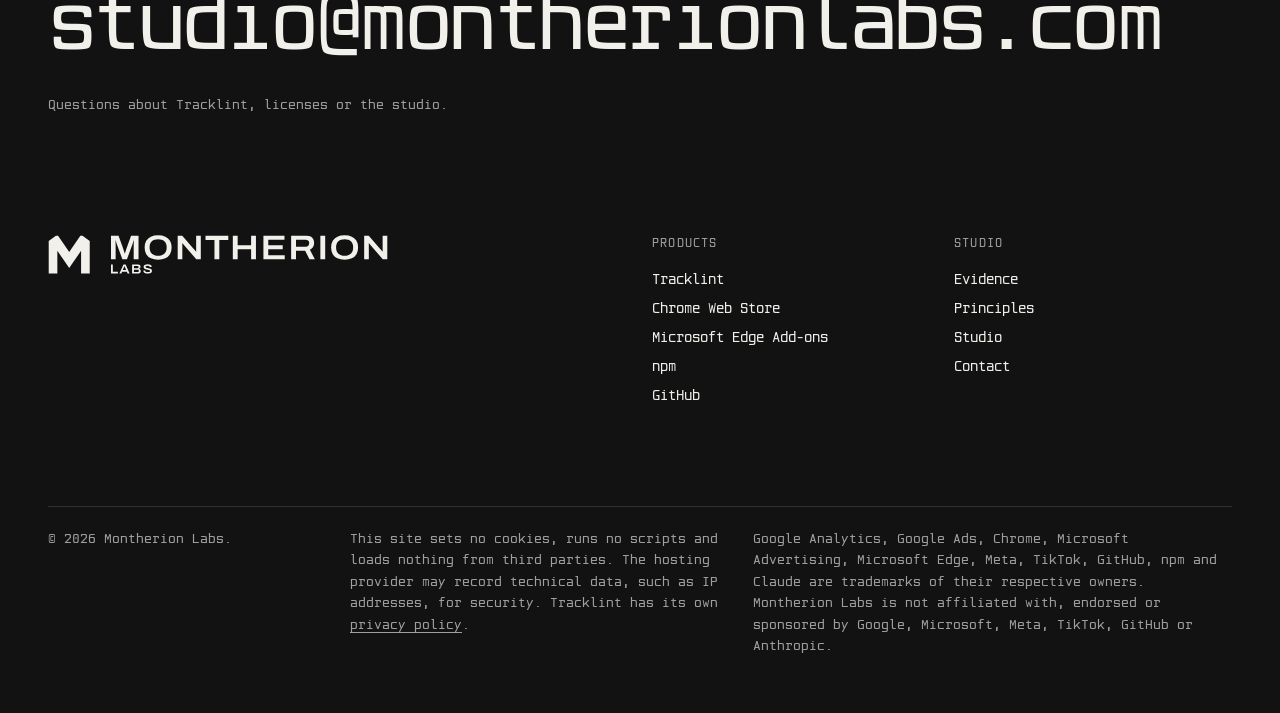
==== commit fb0401bf: "montherionlabs.com: catálogo con Tracklint 0.5.1 en revisión (enviada a la Chrome Web Store el 26-no" ====
--- a/index.html
+++ b/index.html
@@ -84,13 +84,13 @@
 <dl class="ch"><dt>Channel</dt><dd><a href="https://github.com/montherionlabs/tracklint-claude-plugin">GitHub&nbsp;<span class="arr" aria-hidden="true">↗</span></a></dd></dl>
 <dl class="st"><dt>Status</dt><dd><i aria-hidden="true"></i>Public repository</dd></dl></li>
 <li class="next"><span class="ref tnum">—</span>
-<dl class="sur"><dt>Surface</dt><dd>Tracklint 0.5.0</dd></dl>
+<dl class="sur"><dt>Surface</dt><dd>Tracklint 0.5.1</dd></dl>
 <dl class="form"><dt>Form</dt><dd>Adds supported Microsoft Advertising UET events and a dataLayer viewer</dd></dl>
-<dl class="ver"><dt>Version</dt><dd class="tnum">0.5.0</dd></dl>
+<dl class="ver"><dt>Version</dt><dd class="tnum">0.5.1</dd></dl>
 <dl class="ch"><dt>Channel</dt><dd>—</dd></dl>
-<dl class="st"><dt>Status</dt><dd><i aria-hidden="true"></i>In preparation</dd></dl></li></ol></div>
+<dl class="st"><dt>Status</dt><dd><i aria-hidden="true"></i>In review</dd></dl></li></ol></div>
 </div>
-<div class="notes g"><p class="small">Versions as of 18 November 2026.</p><p class="small">Tracklint is available in the Chrome Web Store except in the European Union, the European Economic Area and the United Kingdom.</p></div>
+<div class="notes g"><p class="small">Versions as of 26 November 2026.</p><p class="small">Tracklint is available in the Chrome Web Store except in the European Union, the European Economic Area and the United Kingdom.</p></div>
 </div></section>
 
 <section class="band ev" id="evidence" aria-labelledby="h-ev"><div class="w g">
@@ -98,13 +98,13 @@
 <figure class="plate">
 <div class="frame only-d">
 <img src="img/panel-problemas-en.webp" width="2200" height="1400" alt="Tracklint panel, Problems tab: 3 errors, 2 warnings and 1 note; plan with 7 rows, 5 correct and 2 failed; findings labelled GA4 and UET with their events, such as #19 purchase." loading="lazy" decoding="async">
-<svg class="ann" viewBox="0 0 2200 1400" preserveAspectRatio="none" aria-hidden="true"><rect x="36" y="378" width="460" height="100"/><circle cx="36" cy="378" r="22"/><text x="36" y="379" font-size="25">1</text><rect x="1176" y="366" width="896" height="48"/><circle cx="1176" cy="366" r="22"/><text x="1176" y="367" font-size="25">2</text><rect x="158" y="744" width="96" height="50"/><circle cx="206" cy="720" r="22"/><text x="206" y="721" font-size="25">3</text><rect x="262" y="648" width="196" height="56"/><circle cx="486" cy="676" r="22"/><text x="486" y="677" font-size="25">4</text><rect x="700" y="592" width="266" height="46"/><circle cx="994" cy="615" r="22"/><text x="994" y="616" font-size="25">5</text></svg>
+<svg class="ann" viewBox="0 0 2200 1400" preserveAspectRatio="none" aria-hidden="true"><rect x="15" y="371" width="475" height="108"/><circle cx="518" cy="425" r="22"/><text x="518" y="426" font-size="25">1</text><rect x="1253" y="368" width="861" height="51"/><circle cx="1225" cy="393" r="22"/><text x="1225" y="394" font-size="25">2</text><rect x="110" y="745" width="63" height="41"/><circle cx="201" cy="765" r="22"/><text x="201" y="766" font-size="25">3</text><rect x="290" y="653" width="193" height="50"/><circle cx="511" cy="678" r="22"/><text x="511" y="679" font-size="25">4</text><rect x="720" y="602" width="286" height="43"/><circle cx="1034" cy="623" r="22"/><text x="1034" y="624" font-size="25">5</text></svg>
 </div>
 <div class="frame only-m">
 <img src="img/panel-problemas-en-movil.webp" width="1200" height="1440" alt="Tracklint panel, Problems tab: 3 errors, 2 warnings and 1 note; plan with 7 rows, 5 correct and 2 failed; findings labelled GA4 and UET with their events, such as #19 purchase." loading="lazy" decoding="async">
-<svg class="ann" viewBox="0 0 1200 1440" preserveAspectRatio="none" aria-hidden="true"><rect x="36" y="420" width="820" height="94"/><circle cx="36" cy="420" r="20"/><text x="36" y="421" font-size="23">1</text><rect x="36" y="524" width="900" height="52"/><circle cx="36" cy="524" r="20"/><text x="36" y="525" font-size="23">2</text><rect x="158" y="950" width="94" height="46"/><circle cx="205" cy="928" r="20"/><text x="205" y="929" font-size="23">3</text><rect x="42" y="855" width="196" height="50"/><circle cx="264" cy="880" r="20"/><text x="264" y="881" font-size="23">4</text><rect x="474" y="798" width="272" height="44"/><circle cx="772" cy="820" r="20"/><text x="772" y="821" font-size="23">5</text></svg>
+<svg class="ann" viewBox="0 0 1200 1440" preserveAspectRatio="none" aria-hidden="true"><rect x="15" y="427" width="855" height="108"/><circle cx="896" cy="481" r="20"/><text x="896" y="482" font-size="23">1</text><rect x="16" y="560" width="861" height="51"/><circle cx="903" cy="585" r="20"/><text x="903" y="586" font-size="23">2</text><rect x="110" y="958" width="63" height="41"/><circle cx="199" cy="978" r="20"/><text x="199" y="979" font-size="23">3</text><rect x="18" y="877" width="193" height="50"/><circle cx="237" cy="902" r="20"/><text x="237" y="903" font-size="23">4</text><rect x="448" y="826" width="286" height="43"/><circle cx="760" cy="847" r="20"/><text x="760" y="848" font-size="23">5</text></svg>
 </div>
-<figcaption class="small"><span>Tracklint 0.5.0, in preparation. The real panel recording a lab store; fictional IDs and data.</span><a href="img/panel-problemas-en.webp">Open full screenshot&nbsp;<span class="arr" aria-hidden="true">↗</span></a></figcaption>
+<figcaption class="small"><span>Tracklint 0.5.1, in review. The real panel recording a lab store; fictional IDs and data.</span><a href="img/panel-problemas-en.webp">Open full screenshot&nbsp;<span class="arr" aria-hidden="true">↗</span></a></figcaption>
 </figure>
 <ol class="legend" role="list"><li><span class="k" aria-hidden="true">1</span><span><b>Severity</b> — errors, warnings and notes, counted.</span></li><li><span class="k" aria-hidden="true">2</span><span><b>Plan status</b> — every row: correct, failed, to review or not observed.</span></li><li><span class="k" aria-hidden="true">3</span><span><b>Platform</b> — each finding names the platform that sent it.</span></li><li><span class="k" aria-hidden="true">4</span><span><b>Event</b> — the captured request it comes from, by number.</span></li><li><span class="k" aria-hidden="true">5</span><span><b>Origin</b> — the automatic check or plan rule that raised it.</span></li></ol>
 </div></section>
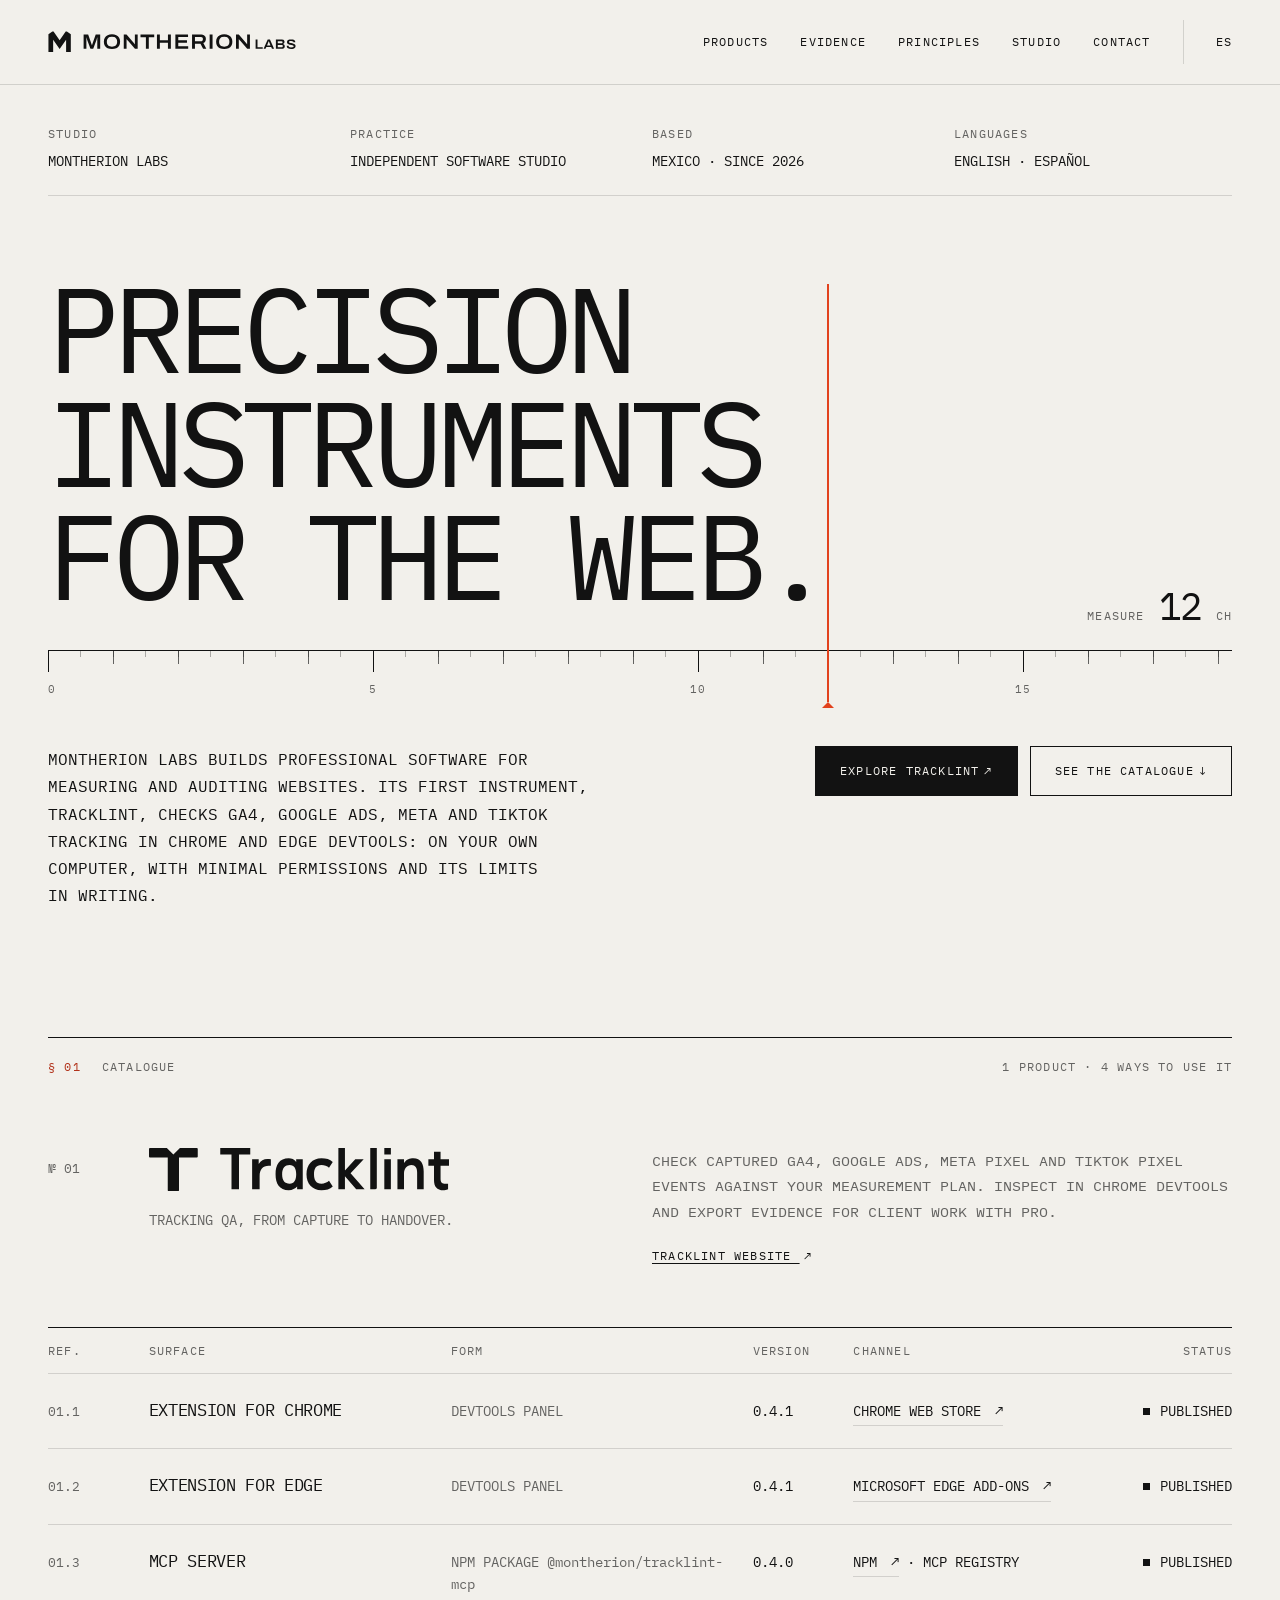
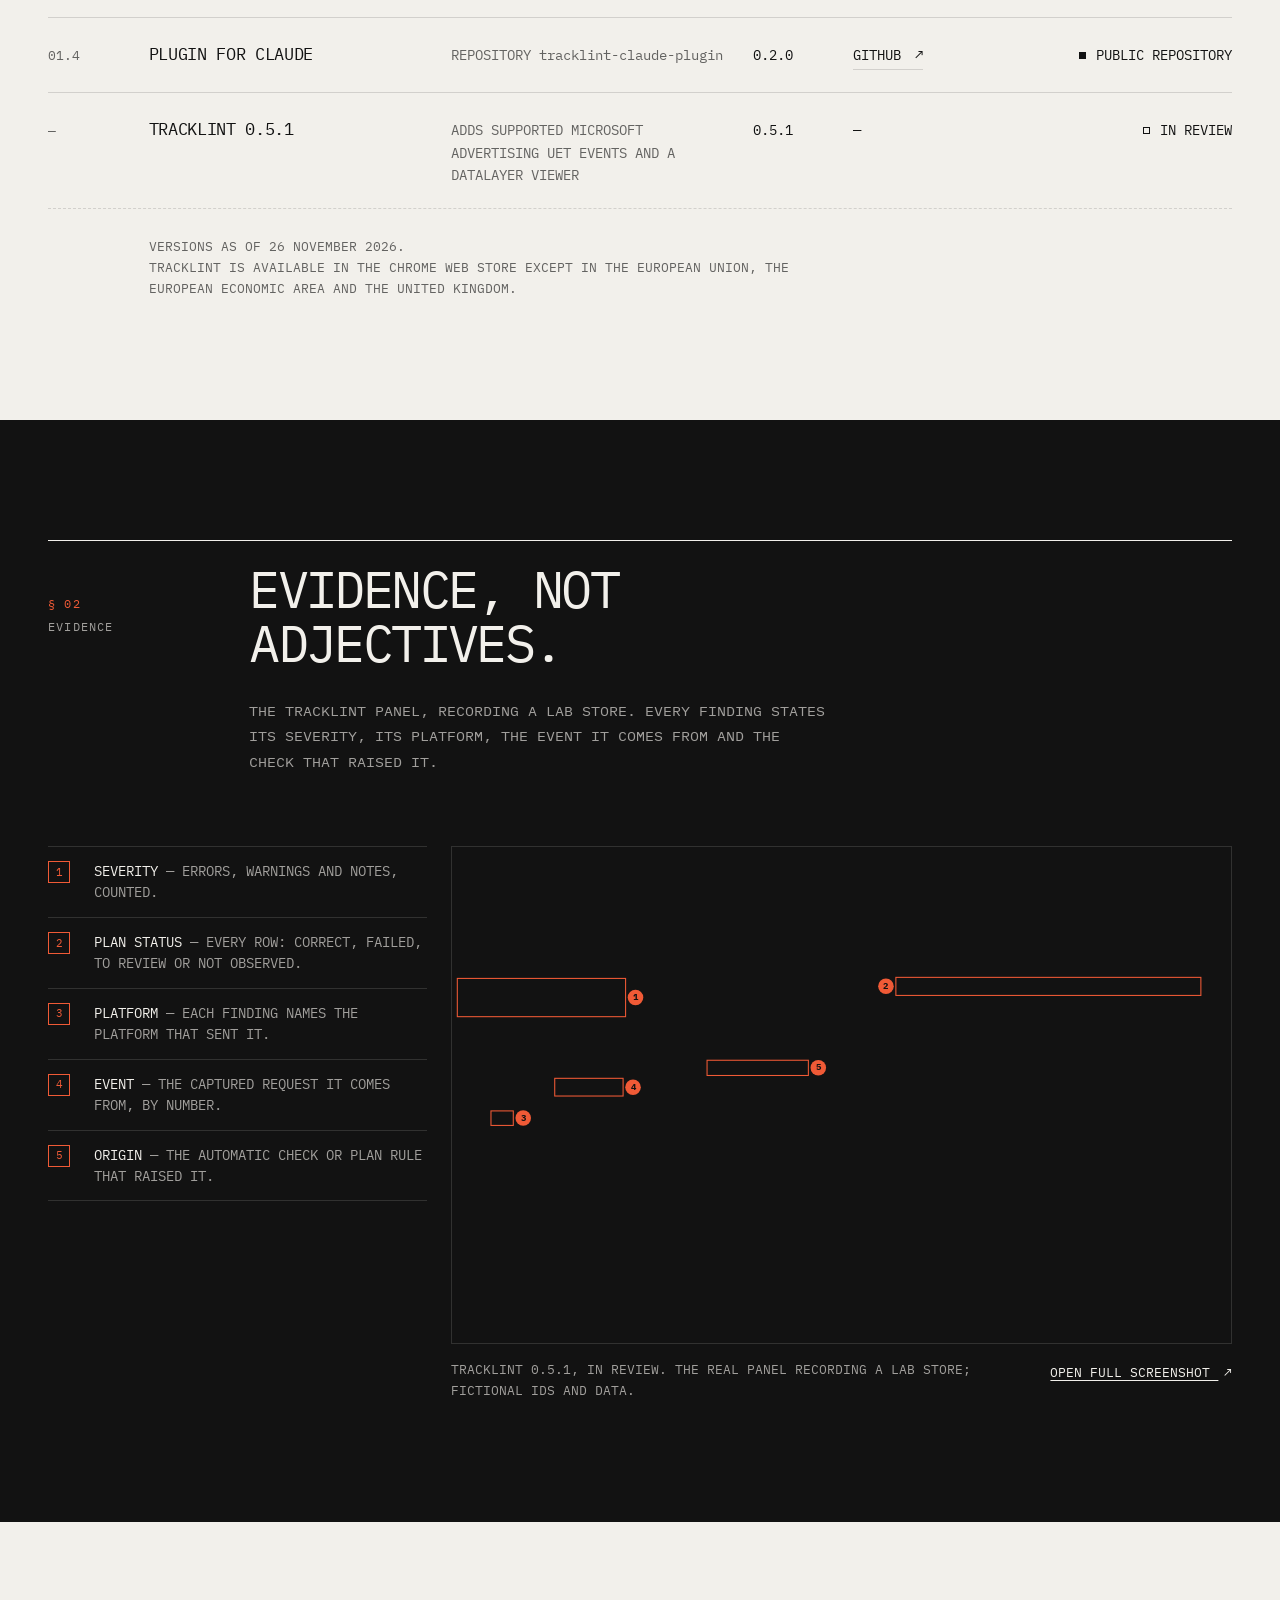
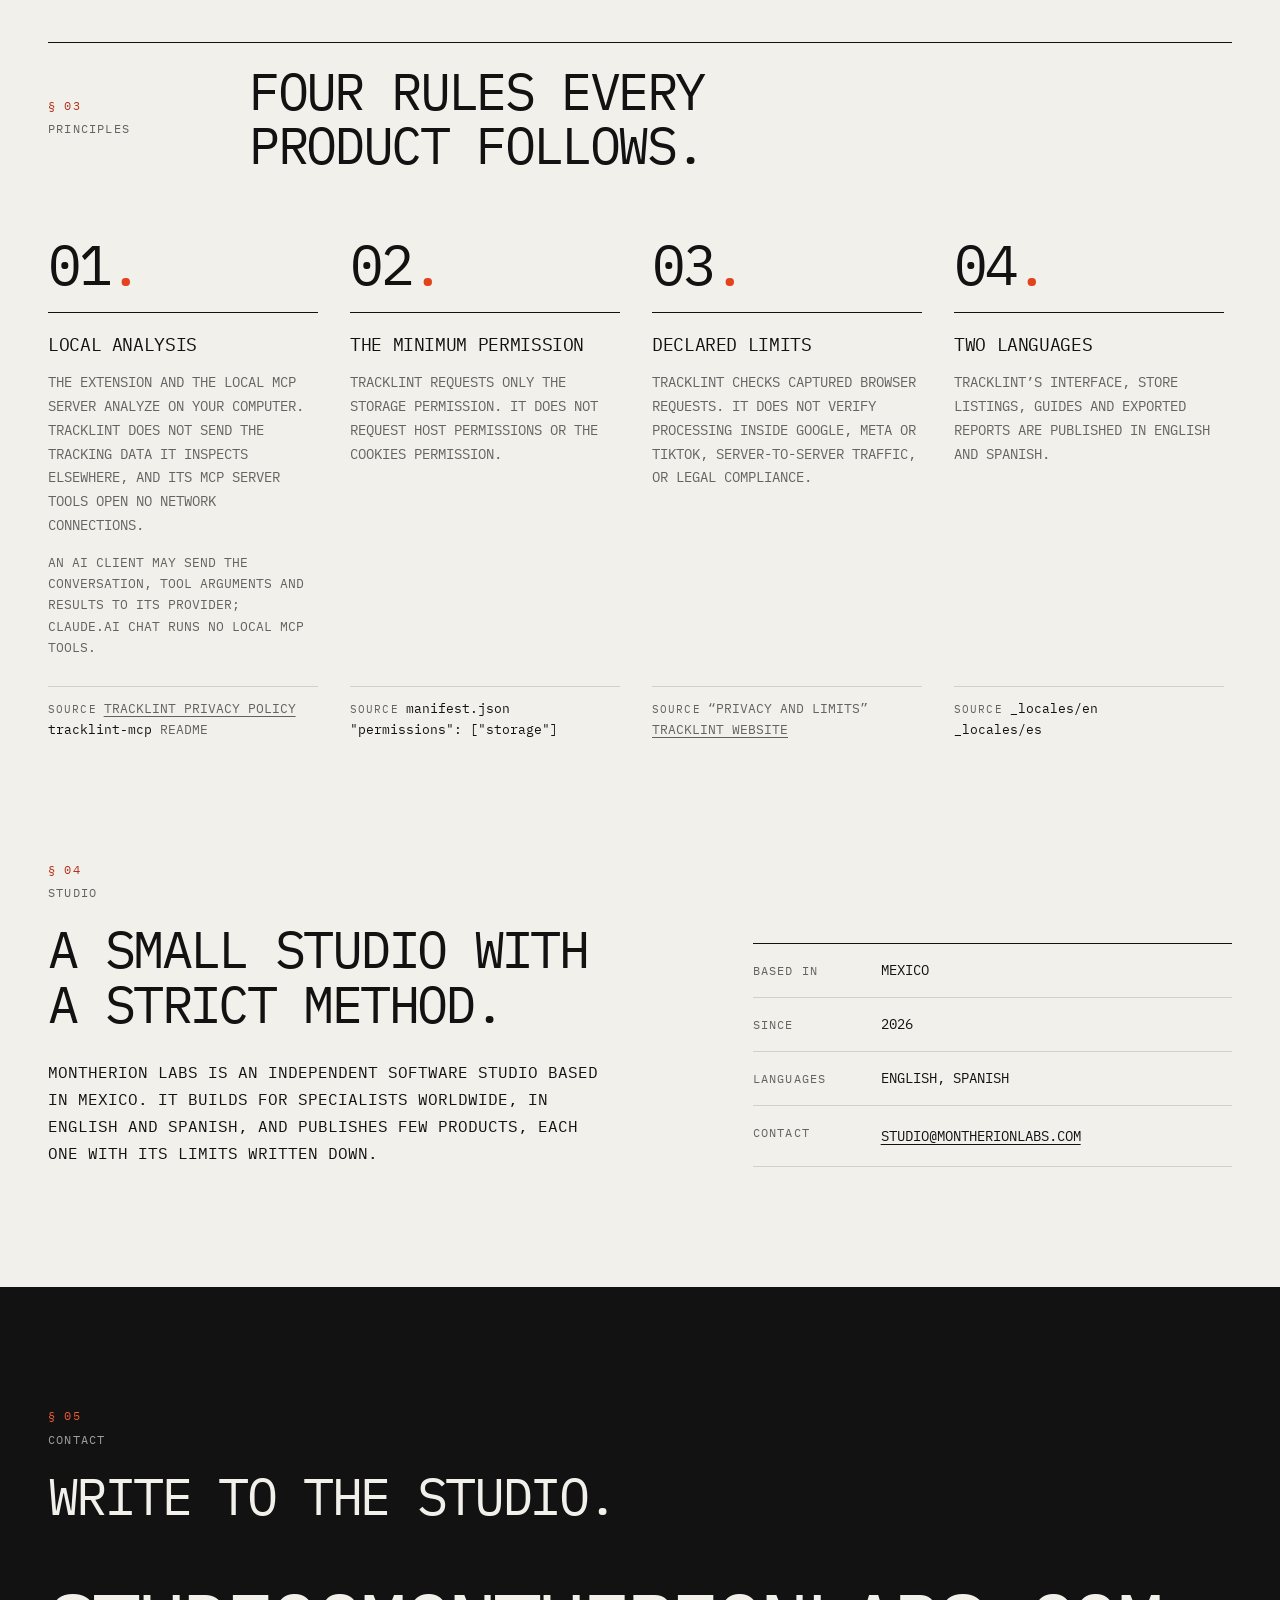
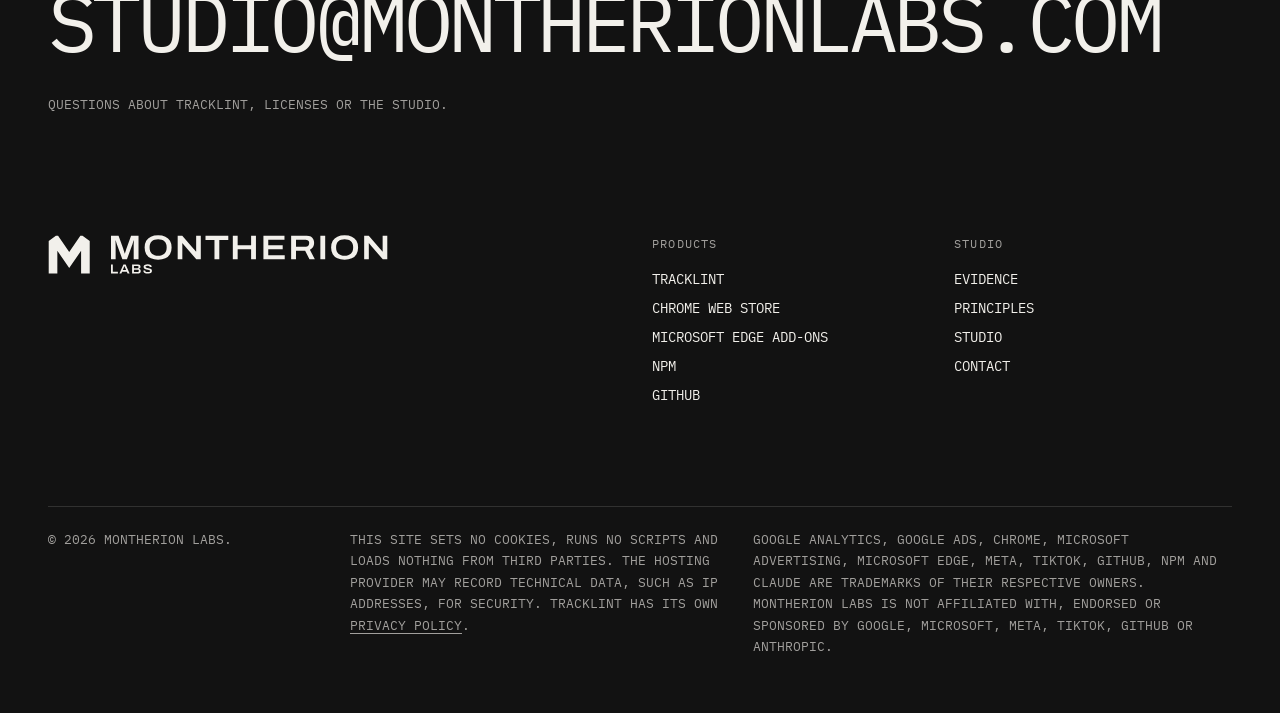
==== commit 5f94c6b5: "montherionlabs.com: toda la web en IBM Plex Mono y en mayúsculas IBM Plex Mono 2.5.0 (OFL, paquete o" ====
--- a/index.html
+++ b/index.html
@@ -26,7 +26,7 @@
 <link rel="icon" href="favicon.svg" type="image/svg+xml">
 <link rel="icon" href="favicon.ico" sizes="32x32">
 <link rel="apple-touch-icon" href="apple-touch-icon.png">
-<link rel="preload" href="fonts/montherion-mono-regular.woff" as="font" type="font/woff" crossorigin>
+<link rel="preload" href="fonts/IBMPlexMono-Regular.woff2" as="font" type="font/woff2" crossorigin>
 <link rel="stylesheet" href="montherion.css">
 </head>
 <body>
--- a/montherion.css
+++ b/montherion.css
@@ -1,427 +1,431 @@
-/* montherionlabs.com · «La regla» (25-nov-2026). Toda la página en Montherion Mono; sin JavaScript.
-   Idea: en una monoespaciada cada carácter mide lo mismo, así que el texto se puede medir. El titular descansa sobre una
-   regla cuyas marcas coinciden con sus caracteres; una aguja bermellón la recorre y se detiene al final de la línea más
-   larga. El resto de la página calla: papel, tinta, reglas de 1 px y un único acento. */
-
-@font-face {
-  font-family: 'Montherion Mono';
-  src: url('fonts/montherion-mono-regular.woff') format('woff');
-  font-weight: 400;
-  font-style: normal;
-  font-display: swap;
-}
-@font-face {
-  font-family: 'Montherion Mono';
-  src: url('fonts/montherion-mono-bold-cifras.woff') format('woff');
-  font-weight: 700;
-  font-style: normal;
-  font-display: swap;
-  unicode-range: U+0030-0039;   /* solo las cifras: lo único que va en 700 son las anotaciones 1–5 de las capturas */
-}
-
-:root {
-  --papel: #F2F0EB;      /* algodón cálido */
-  --tinta: #121212;
-  --bermellon: #E2421D;          /* aguja, marcas y trazos (3,67:1 sobre Papel; gráfico) */
-  --bermellon-texto: #B2321A;    /* bermellón para texto (5,48:1 sobre Papel) */
-  --aguja: var(--bermellon);
-  --acento: var(--bermellon-texto);
-  --sel-fg: var(--papel);          /* texto seleccionado: papel sobre --acento; en oscuro, tinta */
-  --bg: var(--papel);
-  --fg: var(--tinta);
-  --fg2: rgba(18, 18, 18, .64);
-  --fg3: rgba(18, 18, 18, .32);
-  --rule: rgba(18, 18, 18, .14);
-  --rule-strong: var(--tinta);
-  --band-bg: var(--tinta);
-  --band-fg: var(--papel);
-  --band-fg2: rgba(242, 240, 235, .64);
-  --band-rule: rgba(242, 240, 235, .14);
-  --band-acento: #F05A36;
-  --mono: 'Montherion Mono', ui-monospace, 'SF Mono', 'Cascadia Mono', Consolas, Menlo, monospace;
-  --gutter: 48px;
-  --gap: 24px;
-  --sec: 120px;
-  /* Cuerpo del titular: por el ancho (9,4 vw) y por el ALTO de la ventana, para que regla, aguja, lectura y botones
-     quepan siempre en la primera pantalla (26-nov: en 1280 × 665, Windows al 150 %, la regla caía al borde). */
-  --hf: clamp(56px, min(9.4vw, (100svh - 350px) / 3.14), 150px);
-  --u: calc(var(--hf) * .54);          /* avance de un carácter con el espaciado del titular (0,6 em − 0,06 em) */
-  color-scheme: light;
-}
-
-@media (prefers-color-scheme: dark) {
-  :root {
-    --bg: var(--tinta);
-    --fg: var(--papel);
-    --fg2: rgba(242, 240, 235, .64);
-    --fg3: rgba(242, 240, 235, .3);
-    --rule: rgba(242, 240, 235, .14);
-    --rule-strong: var(--papel);
-    --aguja: var(--band-acento);
-    --acento: var(--band-acento);
-    --band-bg: color-mix(in srgb, var(--tinta) 92%, var(--papel));
-    --sel-fg: var(--tinta);
-    color-scheme: dark;
-  }
-}
-
-*, *::before, *::after { box-sizing: border-box; }
-* { margin: 0; }
-html { -webkit-text-size-adjust: 100%; text-size-adjust: 100%; scroll-behavior: smooth; }
-@media (prefers-reduced-motion: reduce) { html { scroll-behavior: auto; } }
-body {
-  background: var(--bg);
-  color: var(--fg);
-  font: 400 15px/1.65 var(--mono);
-  font-synthesis: none;
-  font-kerning: none;
-  -webkit-font-smoothing: antialiased;
-  -moz-osx-font-smoothing: grayscale;
-}
-img, svg { display: block; max-width: 100%; }
-a { color: inherit; text-decoration-thickness: 1px; text-underline-offset: .24em; }
-a:hover { text-decoration-color: var(--aguja); }
-:focus-visible { outline: 2px solid var(--aguja); outline-offset: 3px; }
-::selection { background: var(--acento); color: var(--sel-fg); }   /* 5,48:1; en oscuro, tinta sobre #F05A36 (5,55:1) */
-b, strong { font-weight: 400; }   /* todo va en 400: la Bold del sitio solo trae cifras */
-code { font-family: inherit; font-size: inherit; }
-.skip { position: absolute; left: 16px; top: -80px; z-index: 10; padding: 12px 18px; background: var(--fg); color: var(--bg); }
-.skip:focus { top: 16px; }
-.sr { position: absolute; width: 1px; height: 1px; overflow: hidden; clip-path: inset(50%); white-space: nowrap; }
-.tnum { font-variant-numeric: tabular-nums; }
-
-/* Retícula */
-.w { max-width: calc(1280px + 2 * var(--gutter)); margin: 0 auto; padding: 0 var(--gutter); }
-.g { display: grid; grid-template-columns: repeat(12, minmax(0, 1fr)); column-gap: var(--gap); }
-
-/* Tipografía: una sola familia, Montherion Mono en 400; titulares en clamp() y texto entre 11 y 18 px */
-.lbl { font-size: 12px; line-height: 1.45; letter-spacing: .1em; text-transform: uppercase; color: var(--fg2); font-weight: 400; }
-.small { font-size: 13px; line-height: 1.6; color: var(--fg2); }
-.lead { font-size: 16px; line-height: 1.7; color: var(--fg2); max-width: 56ch; text-wrap: pretty; }
-h1, h2, h3 { font-weight: 400; }
-.h2 { font-size: clamp(30px, 4.1vw, 60px); line-height: 1.04; letter-spacing: -.05em; text-wrap: balance; }
-.h3 { font-size: 18px; line-height: 1.35; letter-spacing: -.02em; }
-.arr { display: inline-block; margin-left: .7ch; transition: transform .3s cubic-bezier(.2, .7, .1, 1); }
-a:hover .arr { transform: translate(2px, -2px); }
-a:hover .arr.abajo { transform: translateY(2px); }   /* la flecha baja hacia donde lleva */
-
-/* Botones */
-.btn { display: inline-flex; align-items: center; height: 50px; padding: 0 24px; font-size: 12px; letter-spacing: .1em;
-  text-transform: uppercase; text-decoration: none; border: 1px solid var(--fg); transition: background-color .25s, color .25s; }
-.btn.solid { background: var(--fg); color: var(--bg); }
-.btn.line:hover { background: var(--fg); color: var(--bg); }
-.btn.solid:hover { background: transparent; color: var(--fg); }
-
-/* ---------- Cabecera ---------- */
-.top { position: relative; z-index: 2; border-bottom: 1px solid var(--rule); }
-.top .w { display: flex; align-items: center; justify-content: space-between; gap: 24px; min-height: 84px; }
-.top .home { display: block; padding: 12px 0; color: var(--fg); }
-.top .firma { width: 248px; height: auto; }
-.top nav ul { display: flex; align-items: center; gap: 32px; list-style: none; padding: 0; }
-.top nav a { display: inline-flex; align-items: center; justify-content: center; min-height: 44px; min-width: 24px; font-size: 12px; letter-spacing: .1em; text-transform: uppercase; text-decoration: none; }
-.top nav a:hover { text-decoration: underline; text-decoration-color: var(--aguja); }
-.top nav .lang { padding-left: 32px; border-left: 1px solid var(--rule); }
-
-/* ---------- Héroe: «La regla» ---------- */
-.hero { padding: 40px 0 0; }
-.spec { display: grid; grid-template-columns: repeat(4, minmax(0, 1fr)); column-gap: var(--gap); padding-bottom: 22px; border-bottom: 1px solid var(--rule); }
-.spec dt { margin-bottom: 8px; }
-.spec dd { font-size: 13.5px; }
-.medida { position: relative; margin-top: clamp(56px, 6vw, 92px); --n: 12; }   /* la línea más larga, en EN y en ES */
-.d1 { font-size: var(--hf); line-height: .94; letter-spacing: calc(var(--hf) * -.06); white-space: nowrap; }
-.d1 span { display: block; }
-.regla { position: relative; height: 52px; margin-top: calc(var(--hf) * .32); color: var(--fg); }
-.regla .ticks { position: absolute; inset: 0 0 auto; height: 22px; border-top: 1px solid var(--fg);
-  background-image:
-    repeating-linear-gradient(90deg, var(--fg) 0 1px, transparent 1px calc(var(--u) * 5)),
-    repeating-linear-gradient(90deg, var(--fg2) 0 1px, transparent 1px var(--u)),
-    repeating-linear-gradient(90deg, var(--fg3) 0 1px, transparent 1px calc(var(--u) / 2));
-  background-size: 100% 22px, 100% 13px, 100% 6px;
-  background-repeat: no-repeat; }
-.regla .nums span { position: absolute; top: 30px; font-size: 11px; letter-spacing: .04em; color: var(--fg2); transform: translateX(-50%); }
-.regla .nums span:first-child { transform: none; }
-.regla .nums span:nth-child(1) { left: 0; }
-.regla .nums span:nth-child(2) { left: calc(var(--u) * 5); }
-.regla .nums span:nth-child(3) { left: calc(var(--u) * 10); }
-.regla .nums span:nth-child(4) { left: calc(var(--u) * 15); }
-.regla .aguja { position: absolute; left: calc(var(--u) * var(--n)); bottom: 0; width: 2px; margin-left: -1px;
-  height: calc(100% + var(--hf) * 3.04); background: var(--aguja); }   /* arranca a la altura de las mayúsculas de la 1.ª línea */
-.regla .aguja::after { content: ''; position: absolute; left: -5px; bottom: -6px; border: 6px solid transparent; border-bottom-color: var(--aguja);
-  border-top: 0; width: 0; height: 0; }
-.nums { position: absolute; inset: 0; overflow: hidden; }
-.lectura { position: absolute; right: 0; bottom: 64px; display: flex; align-items: baseline; gap: 14px; }
-/* Estado final (movimiento reducido, impresión): la medida de --n. La cuenta se anima con fotogramas de content, no con
-   @property y counter(): WebKit no repinta un contador mientras se anima su valor y saltaba de 00 a 12 al final. */
-.lectura .v::after { counter-reset: m var(--n); content: counter(m, decimal-leading-zero); font-size: clamp(28px, 3vw, 44px); letter-spacing: -.04em; color: var(--fg); }
-.hero-b { display: grid; grid-template-columns: repeat(12, minmax(0, 1fr)); column-gap: var(--gap); align-items: start; margin-top: 44px; padding-bottom: 8px; }
-.hero-b .lead { grid-column: 1 / 7; color: var(--fg); }
-.hero-b .acts { grid-column: 7 / 13; display: flex; justify-content: flex-end; flex-wrap: wrap; gap: 12px; }
-
-/* Entrada: solo CSS, una vez (auditoría de Codex, 26-nov). El titular, la regla y sus números están quietos desde el
-   primer fotograma; la única acción es la medida: la aguja sale del 0 y se detiene en el carácter 12, sin rebote, mientras
-   la lectura cuenta. Con movimiento reducido o al imprimir se ve el estado final. */
-@media screen and (prefers-reduced-motion: no-preference) {
-  .regla .aguja { animation: mide 1.2s cubic-bezier(.25, .5, .5, 1) .2s both; }
-  .lectura .v::after { animation: cuenta 1.2s steps(1, end) .2s both; }
-}
-@keyframes mide { from { transform: translateX(calc(var(--u) * var(--n) * -1)); } }
-/* La lectura es la posición de la aguja redondeada: cada cifra k salta cuando la curva de la aguja,
-   cubic-bezier(.25, .5, .5, 1), pasa por (k − 0,5)/12. Si cambia la curva o la medida (--n, hoy 12), cambian estos
-   fotogramas. Con content y no con @property + counter(): WebKit no repinta un contador mientras se anima. */
-@keyframes cuenta {
-  0% { content: '00'; } 2.0844% { content: '01'; } 6.2791% { content: '02'; } 10.5533% { content: '03'; }
-  14.9656% { content: '04'; } 19.5846% { content: '05'; } 24.4956% { content: '06'; } 29.8118% { content: '07'; }
-  35.6947% { content: '08'; } 42.3967% { content: '09'; } 50.3646% { content: '10'; } 60.568% { content: '11'; }
-  76.3359%, 100% { content: '12'; }
-}
-
-/* ---------- Encabezado de sección ---------- */
-.cat-head, .head { display: grid; grid-template-columns: repeat(12, minmax(0, 1fr)); column-gap: var(--gap); align-items: baseline;
-  padding-top: 20px; border-top: 1px solid var(--rule-strong); }
-
-.ev .head, .pr .head { grid-column: 1 / 13; }
-
-/* ---------- Catálogo ---------- */
-.cat { padding: var(--sec) 0 0; }
-.cat-head h2 { grid-column: 1 / 7; }
-.cat-head h2::before { content: '§ 01'; content: '§ 01' / ''; margin-right: 3ch; color: var(--acento); }
-.cat-head p { grid-column: 7 / 13; text-align: right; }
-.cat-head .n { color: var(--fg2); }
-.prod { padding: 72px 0 56px; align-items: start; }
-.prod .num { grid-column: 1 / 2; font-size: 13px; color: var(--fg2); padding-top: 10px; }
-.prod .name { grid-column: 2 / 7; }
-.prod .tl { width: min(300px, 100%); height: auto; color: var(--fg); }
-.prod .tag { margin-top: 18px; font-size: 14px; color: var(--fg2); }
-.prod .desc { grid-column: 7 / 13; font-size: 15px; line-height: 1.7; color: var(--fg2); }
-.prod .desc a { display: inline-block; margin-top: 18px; padding: 4px 0; color: var(--fg); font-size: 12px; letter-spacing: .1em; text-transform: uppercase; }
-.reg { border-top: 1px solid var(--rule-strong); }
-.reg .colh, .rows li { display: grid; grid-template-columns: repeat(12, minmax(0, 1fr)); column-gap: var(--gap); align-items: baseline; }
-.reg .colh { padding: 14px 0; border-bottom: 1px solid var(--rule); }
-.reg .colh > span { font-size: 12px; letter-spacing: .1em; text-transform: uppercase; color: var(--fg2); }
-.rows { list-style: none; padding: 0; }
-.rows li { padding: 22px 0; border-bottom: 1px solid var(--rule); }
-.reg .ref { grid-column: 1 / 2; font-size: 13px; color: var(--fg2); }
-.reg .sur { grid-column: 2 / 5; font-size: 17px; letter-spacing: -.02em; }
-.reg .form { grid-column: 5 / 8; font-size: 13.5px; color: var(--fg2); overflow-wrap: anywhere; }
-.reg .ver { grid-column: 8 / 9; font-size: 13.5px; }
-.reg .ch { grid-column: 9 / 11; font-size: 13.5px; }
-.reg .st { grid-column: 11 / 13; font-size: 13.5px; text-align: right; }
-.rows dt { position: absolute; width: 1px; height: 1px; overflow: hidden; clip-path: inset(50%); white-space: nowrap; }
-.rows dd { margin: 0; }
-.reg .st i { display: inline-block; width: 7px; height: 7px; margin-right: 10px; background: var(--fg); vertical-align: 1px; }
-.rows li.next { border-bottom-style: dashed; }
-.rows li.next .st i { background: transparent; border: 1px solid var(--fg); }
-.rows a { display: inline-block; padding: 3px 0; white-space: nowrap; text-decoration: none; border-bottom: 1px solid var(--rule); }
-.rows a:hover { border-bottom-color: var(--aguja); }
-.notes { margin-top: 28px; }
-.notes p { grid-column: 2 / 9; }
-
-/* ---------- Evidencia (banda) ---------- */
-.band { background: var(--band-bg); color: var(--band-fg); }
-.band .lbl, .band .small, .band .lead { color: var(--band-fg2); }
-.band :focus-visible { outline-color: var(--band-acento); }
-.ev { margin-top: var(--sec); padding: var(--sec) 0; }
-.ev .head { border-top-color: var(--band-fg); }
-.ev .head .lbl { grid-column: 1 / 3; }
-.ev .head .lbl::before { content: '§ 02'; content: '§ 02' / ''; display: block; margin-bottom: 6px; color: var(--band-acento); }
-.ev .head h2 { grid-column: 3 / 10; }
-.ev .head > p:last-child { grid-column: 3 / 9; margin-top: 28px; font-size: 15px; line-height: 1.7; color: var(--band-fg2); }
-.ev .legend { grid-column: 1 / 5; grid-row: 2; align-self: start; list-style: none; padding: 0; margin-top: 72px; border-top: 1px solid var(--band-rule); }
-.ev .legend li { display: grid; grid-template-columns: 32px 1fr; gap: 0 14px; padding: 14px 0; border-bottom: 1px solid var(--band-rule); font-size: 13.5px; line-height: 1.55; color: var(--band-fg2); }
-.ev .legend b { font-weight: 400; color: var(--band-fg); }
-.ev .legend .k { width: 22px; height: 22px; display: inline-flex; align-items: center; justify-content: center; font-size: 11px;
-  border: 1px solid var(--band-acento); color: var(--band-acento); }
-.plate { grid-column: 5 / 13; grid-row: 2; margin-top: 72px; }
-.frame { position: relative; border: 1px solid var(--band-rule); }
-.frame img { width: 100%; height: auto; }
-.ann { position: absolute; inset: 0; width: 100%; height: 100%; }
-.ann rect { fill: none; stroke: var(--band-acento); stroke-width: 3; }
-.ann circle { fill: var(--band-acento); }
-.ann text { fill: var(--tinta); font-family: var(--mono); font-weight: 700; text-anchor: middle; dominant-baseline: middle; }
-.only-m { display: none; }
-.plate figcaption { display: flex; justify-content: space-between; gap: 24px; margin-top: 16px; }
-.plate figcaption a { flex: none; padding: 3px 0; color: var(--band-fg); }
-
-/* ---------- Principios ---------- */
-.pr { padding: var(--sec) 0 0; }
-.pr .head .lbl { grid-column: 1 / 3; }
-.pr .head .lbl::before { content: '§ 03'; content: '§ 03' / ''; display: block; margin-bottom: 6px; color: var(--acento); }
-.pr .head h2 { grid-column: 3 / 11; }
-.pr .list { grid-column: 1 / 13; list-style: none; padding: 0; margin-top: 88px; display: grid; grid-template-columns: repeat(4, minmax(0, 1fr)); column-gap: var(--gap); }
-.pr .list li { display: flex; flex-direction: column; padding-right: 8px; }
-.pr .no { font-size: clamp(56px, 6vw, 88px); line-height: 1; letter-spacing: -.06em; color: var(--fg); padding-bottom: 28px; border-bottom: 1px solid var(--rule-strong); }
-.pr .no::after { content: '.'; color: var(--aguja); }
-.pr .list .h3 { margin-top: 26px; }
-@media screen and (min-width: 1101px) {   /* los principios se leen antes que su numeración (Codex r2) */
-  .pr .list { margin-top: 64px; }
-  .pr .no { font-size: 56px; padding-bottom: 20px; }
-  .pr .list .h3 { margin-top: 20px; }
-}
-.pr .list p { margin-top: 14px; font-size: 14px; line-height: 1.7; color: var(--fg2); }
-.pr .list p.caveat { font-size: 12.5px; color: var(--fg2); }
-.pr .list .proof { margin-top: auto; padding-top: 28px; }
-.pr .proof > span { display: block; padding-top: 12px; border-top: 1px solid var(--rule); font-size: 13px; line-height: 1.6; color: var(--fg2); }
-.pr .proof .lbl { display: inline; margin-right: 1ch; font-size: 11px; }
-.pr .proof code { color: var(--fg); }
-
-/* ---------- Estudio ---------- */
-.st-sec { padding: var(--sec) 0; }
-.st-sec .text { grid-column: 1 / 7; }
-.st-sec .text .lbl::before { content: '§ 04'; content: '§ 04' / ''; display: block; margin-bottom: 6px; color: var(--acento); }
-.st-sec .text .h2 { margin-top: 20px; }
-.st-sec .text .lead { margin-top: 28px; color: var(--fg); }
-.st-sec dl { grid-column: 8 / 13; align-self: end; border-top: 1px solid var(--rule-strong); }
-.st-sec dl div { display: grid; grid-template-columns: 14ch 1fr; gap: 16px; padding: 15px 0; border-bottom: 1px solid var(--rule); font-size: 14px; }
-.st-sec dt { color: var(--fg2); font-size: 12px; letter-spacing: .1em; text-transform: uppercase; padding-top: 2px; }
-.st-sec dd { margin: 0; }
-.st-sec dd a { display: inline-block; padding: 3.5px 0; }
-
-/* ---------- Contacto y pie (banda) ---------- */
-.ct { padding: var(--sec) 0 0; }
-.ct .w > div { grid-column: 1 / 13; }
-.ct .lbl::before { content: '§ 05'; content: '§ 05' / ''; display: block; margin-bottom: 6px; color: var(--band-acento); }
-.ct .h2 { margin-top: 20px; }
-.ct .mail { display: inline-block; margin-top: 56px; font-size: clamp(18px, 6.4vw, 92px); line-height: 1.05; letter-spacing: -.055em; text-decoration: none;
-  background: linear-gradient(var(--band-acento), var(--band-acento)) 0 100% / 0 2px no-repeat; transition: background-size .5s cubic-bezier(.2, .7, .1, 1); padding-bottom: 6px; }
-.ct .mail:hover { background-size: 100% 2px; }
-.ct .small { margin-top: 24px; }
-.foot { padding: 120px 0 56px; }
-.foot .sign { grid-column: 1 / 6; color: var(--band-fg); }
-.foot .sign svg { width: 340px; height: auto; }
-.foot .sign .sym-only { display: none; }
-.foot nav { grid-column: 7 / 13; display: grid; grid-template-columns: repeat(2, minmax(0, 1fr)); column-gap: var(--gap); }
-.foot nav ul { list-style: none; padding: 0; margin-top: 12px; font-size: 14px; line-height: 1.5; }
-.foot nav li a { display: inline-block; min-width: 24px; padding: 4px 0; text-decoration: none; }
-.foot nav a:hover { text-decoration: underline; text-decoration-color: var(--band-acento); }
-.foot .legal { grid-column: 1 / 13; margin-top: 96px; padding-top: 22px; border-top: 1px solid var(--band-rule); display: grid; grid-template-columns: repeat(12, minmax(0, 1fr)); column-gap: var(--gap); row-gap: 10px; }
-.foot .legal p { font-size: 13px; line-height: 1.65; color: var(--band-fg2); }
-.foot .legal p:nth-child(1) { grid-column: 1 / 4; }
-.foot .legal p:nth-child(2) { grid-column: 4 / 8; }
-.foot .legal p:nth-child(3) { grid-column: 8 / 13; }
-
-/* ---------- 404 ---------- */
-.nf { padding: 120px 0 160px; }
-.nf .w > div { grid-column: 1 / 10; }
-.nf .lbl { color: var(--acento); }
-.nf .h2 { margin-top: 20px; }
-.nf .lead { margin-top: 24px; }
-.nf .h2 + .lead + .h2 { margin-top: 72px; }
-
-/* Pantallas bajas (portátiles de 768 px, monitores con escala al 125–150 %): menos aire vertical en el héroe. */
-@media (max-height: 820px) and (min-width: 721px) {
-  .hero { padding-top: 24px; }
-  .spec { padding-bottom: 14px; }
-  .spec dt { margin-bottom: 4px; }
-  .medida { margin-top: 40px; }
-  .hero-b { margin-top: 32px; }
-}
-@media screen and (min-width: 1101px) and (max-height: 700px) { .hero-b { margin-top: 24px; } }   /* 1280 × 665: holgura bajo los botones */
-
-/* ---------- Tableta ---------- */
-@media (max-width: 1100px) {
-  :root { --gutter: 32px; --gap: 20px; --sec: 96px; }
-  .top nav ul { gap: 22px; }
-  .top nav .lang { padding-left: 22px; }
-  .spec { grid-template-columns: repeat(2, minmax(0, 1fr)); row-gap: 18px; }
-  .hero-b .lead { grid-column: 1 / 13; }
-  .hero-b .acts { grid-column: 1 / 13; justify-content: flex-start; margin-top: 32px; }
-  .reg .colh { display: none; }
-  .rows li { grid-template-columns: 56px 1fr 1fr; row-gap: 6px; }
-  .reg .ref { grid-column: 1; grid-row: 1 / 4; }
-  .reg .sur, .reg .form { grid-column: 2 / 4; }
-  .reg .ver { grid-column: 2; grid-row: 3; }
-  .reg .ch { grid-column: 3; grid-row: 3; }
-  .reg .st { grid-column: 2 / 4; grid-row: 4; text-align: left; }
-  .ev .head h2, .ev .head > p:last-child { grid-column: 3 / 13; }
-  .ev .legend { grid-column: 1 / 13; grid-row: auto; margin-top: 32px; }   /* apiladas: primero la captura, luego su leyenda */
-  .plate { grid-column: 1 / 13; grid-row: auto; margin-top: 48px; }
-  .pr .list { grid-template-columns: repeat(2, minmax(0, 1fr)); row-gap: 72px; }
-  .st-sec .text, .st-sec dl { grid-column: 1 / 13; }
-  .st-sec dl { margin-top: 56px; }
-  .foot .sign, .foot nav { grid-column: 1 / 13; }
-  .foot nav { margin-top: 64px; }
-  .foot .legal p:nth-child(n) { grid-column: 1 / 13; }
-}
-@media (max-width: 900px) {
-  .top nav ul li:not(:last-child) { display: none; }
-  .top nav .lang { border: 0; padding-left: 0; }
-}
-
-/* ---------- Móvil ---------- */
-@media (max-width: 720px) {
-  :root { --gutter: 20px; --gap: 16px; --sec: 80px; --hf: clamp(36px, 12.6vw, 72px); }
-  body { font-size: 14.5px; }
-  .top .w { min-height: 72px; }
-  .hero { padding-top: 28px; }
-  .spec { row-gap: 14px; padding-bottom: 18px; }
-  .medida { margin-top: 40px; }
-  .regla { height: 46px; }
-  .regla .nums span:nth-child(n+4) { display: none; }
-  .lectura { position: static; margin-top: 18px; }
-  .lectura .v::after { font-size: 26px; }
-  .hero-b { margin-top: 24px; row-gap: 24px; }
-  .hero-b .acts { order: -1; margin-top: 0; flex-direction: column; align-items: stretch; }   /* las acciones antes del párrafo */
-  .btn { justify-content: space-between; }
-  .cat-head h2, .cat-head p { grid-column: 1 / 13; text-align: left; }
-  .cat-head p { margin-top: 10px; }
-  .prod { display: block; padding: 48px 0 40px; }
-  .prod .num { padding: 0 0 14px; }
-  .prod .desc { margin-top: 24px; }
-  .rows li { grid-template-columns: auto minmax(0, 1fr) auto; column-gap: 12px; row-gap: 4px; padding: 16px 0; }
-  .reg .ref { grid-column: 1; grid-row: 1; }
-  .reg .sur { grid-column: 2 / 4; grid-row: 1; font-size: 16px; }   /* el nombre manda; el estado va debajo */
-  .reg .st { grid-column: 2 / 4; grid-row: 2; text-align: left; font-size: 12.5px; }
-  .reg .form { grid-column: 2 / 4; grid-row: 3; font-size: 12.5px; }
-  .reg .ver { grid-column: 2; grid-row: 4; justify-self: start; font-size: 12.5px; }
-  .reg .ch { grid-column: 2 / 4; grid-row: 4; justify-self: end; font-size: 12.5px; }
-  .notes p { grid-column: 1 / 13; }
-  .ev .head .lbl, .pr .head .lbl, .ev .head h2, .pr .head h2, .ev .head > p:last-child { grid-column: 1 / 13; }
-  .ev .head h2, .pr .head h2 { margin-top: 14px; }
-  .only-d { display: none; }
-  .only-m { display: block; }
-  .plate figcaption { flex-direction: column; gap: 8px; }
-  .pr .list { grid-template-columns: 1fr; row-gap: 64px; margin-top: 56px; }
-  .st-sec dl div { grid-template-columns: 1fr; gap: 2px; }
-  .ct .mail { margin-top: 40px; }
-  .foot { padding: 88px 0 40px; }
-  .foot .sign svg { width: 322px; }
-  .foot nav { grid-template-columns: max-content max-content; column-gap: 48px; row-gap: 28px; }
-  .foot .legal { margin-top: 64px; }
-  .nf { padding: 72px 0 96px; }
-  .nf .w > div { grid-column: 1 / 13; }
-}
-@media (max-width: 361px) {
-  .top .w { gap: 12px; }
-  .top .home { flex: none; }
-  .top .firma { width: 242px; }
-  .foot nav { grid-template-columns: 1fr; }
-  .foot .sign .firma-ap { display: none; }
-  .foot .sign .sym-only { display: block; width: 48px; }
-}
-
-/* Movimiento reducido: al final, para ganar en la cascada a las transiciones de cada componente (Codex r2). */
-@media (prefers-reduced-motion: reduce) {
-  .arr, .btn, .ct .mail { transition: none; }
-  a:hover .arr, a:hover .arr.abajo { transform: none; }
-}
-
-@media print {
-  /* Siempre tinta sobre papel blanco, aunque se imprima desde el modo oscuro: las bandas oscuras pierden el fondo y
-     sus textos claros quedarían en blanco sobre blanco. */
-  :root {
-    --bg: var(--papel); --fg: var(--tinta); --fg2: rgba(18, 18, 18, .64); --fg3: rgba(18, 18, 18, .32);
-    --rule: rgba(18, 18, 18, .14); --rule-strong: var(--tinta); --aguja: var(--bermellon); --acento: var(--bermellon-texto);
-    --band-bg: transparent; --band-fg: var(--tinta); --band-fg2: rgba(18, 18, 18, .64); --band-rule: rgba(18, 18, 18, .14);
-    --band-acento: var(--bermellon-texto); --sel-fg: var(--papel);
-    color-scheme: light;
-  }
-  .regla .aguja, .lectura, .skip { display: none; }
-  *, *::before, *::after { animation: none !important; transition: none !important; }
-  .band { background: none; color: var(--tinta); }
-  /* Sin «gráficos de fondo» el relleno no se imprime: el botón sólido pasa a línea. Las cifras de la lámina, papel sobre el
-     bermellón de texto (5,48:1). */
-  .btn.solid { background: none; color: var(--fg); }
-  .ann text { fill: var(--papel); }
-  .plate, .rows li, .pr .list li { break-inside: avoid; }
-  .head, h2, h3 { break-after: avoid; }
-}
+/* montherionlabs.com · «La regla» (25-nov-2026). Toda la página en Montherion Mono; sin JavaScript.
+   Idea: en una monoespaciada cada carácter mide lo mismo, así que el texto se puede medir. El titular descansa sobre una
+   regla cuyas marcas coinciden con sus caracteres; una aguja bermellón la recorre y se detiene al final de la línea más
+   larga. El resto de la página calla: papel, tinta, reglas de 1 px y un único acento. */
+
+@font-face {
+  font-family: 'IBM Plex Mono';
+  src: url('fonts/IBMPlexMono-Regular.woff2') format('woff2');
+  font-weight: 400;
+  font-style: normal;
+  font-display: swap;
+}
+@font-face {
+  font-family: 'IBM Plex Mono';
+  src: url('fonts/IBMPlexMono-Bold.woff2') format('woff2');
+  font-weight: 700;
+  font-style: normal;
+  font-display: swap;
+  unicode-range: U+0030-0039;   /* solo las cifras: lo único que va en 700 son las anotaciones 1–5 de las capturas */
+}
+
+:root {
+  --papel: #F2F0EB;      /* algodón cálido */
+  --tinta: #121212;
+  --bermellon: #E2421D;          /* aguja, marcas y trazos (3,67:1 sobre Papel; gráfico) */
+  --bermellon-texto: #B2321A;    /* bermellón para texto (5,48:1 sobre Papel) */
+  --aguja: var(--bermellon);
+  --acento: var(--bermellon-texto);
+  --sel-fg: var(--papel);          /* texto seleccionado: papel sobre --acento; en oscuro, tinta */
+  --bg: var(--papel);
+  --fg: var(--tinta);
+  --fg2: rgba(18, 18, 18, .64);
+  --fg3: rgba(18, 18, 18, .32);
+  --rule: rgba(18, 18, 18, .14);
+  --rule-strong: var(--tinta);
+  --band-bg: var(--tinta);
+  --band-fg: var(--papel);
+  --band-fg2: rgba(242, 240, 235, .64);
+  --band-rule: rgba(242, 240, 235, .14);
+  --band-acento: #F05A36;
+  --mono: 'IBM Plex Mono', ui-monospace, 'SF Mono', 'Cascadia Mono', Consolas, Menlo, monospace;
+  --gutter: 48px;
+  --gap: 24px;
+  --sec: 120px;
+  /* Cuerpo del titular: por el ancho (9,4 vw) y por el ALTO de la ventana, para que regla, aguja, lectura y botones
+     quepan siempre en la primera pantalla (26-nov: en 1280 × 665, Windows al 150 %, la regla caía al borde). */
+  --hf: clamp(56px, min(9.4vw, (100svh - 350px) / 3.14), 150px);
+  --u: calc(var(--hf) * .54);          /* avance de un carácter con el espaciado del titular (0,6 em − 0,06 em) */
+  color-scheme: light;
+}
+
+@media (prefers-color-scheme: dark) {
+  :root {
+    --bg: var(--tinta);
+    --fg: var(--papel);
+    --fg2: rgba(242, 240, 235, .64);
+    --fg3: rgba(242, 240, 235, .3);
+    --rule: rgba(242, 240, 235, .14);
+    --rule-strong: var(--papel);
+    --aguja: var(--band-acento);
+    --acento: var(--band-acento);
+    --band-bg: color-mix(in srgb, var(--tinta) 92%, var(--papel));
+    --sel-fg: var(--tinta);
+    color-scheme: dark;
+  }
+}
+
+*, *::before, *::after { box-sizing: border-box; }
+* { margin: 0; }
+html { -webkit-text-size-adjust: 100%; text-size-adjust: 100%; scroll-behavior: smooth; }
+@media (prefers-reduced-motion: reduce) { html { scroll-behavior: auto; } }
+body {
+  background: var(--bg);
+  color: var(--fg);
+  font: 400 15px/1.65 var(--mono);
+  font-synthesis: none;
+  font-kerning: none;
+  -webkit-font-smoothing: antialiased;
+  -moz-osx-font-smoothing: grayscale;
+}
+img, svg { display: block; max-width: 100%; }
+a { color: inherit; text-decoration-thickness: 1px; text-underline-offset: .24em; }
+a:hover { text-decoration-color: var(--aguja); }
+:focus-visible { outline: 2px solid var(--aguja); outline-offset: 3px; }
+::selection { background: var(--acento); color: var(--sel-fg); }   /* 5,48:1; en oscuro, tinta sobre #F05A36 (5,55:1) */
+b, strong { font-weight: 400; }   /* todo va en 400: la Bold del sitio solo trae cifras */
+code { font-family: inherit; font-size: inherit; }
+.skip { position: absolute; left: 16px; top: -80px; z-index: 10; padding: 12px 18px; background: var(--fg); color: var(--bg); }
+.skip:focus { top: 16px; }
+.sr { position: absolute; width: 1px; height: 1px; overflow: hidden; clip-path: inset(50%); white-space: nowrap; }
+.tnum { font-variant-numeric: tabular-nums; }
+
+/* Retícula */
+.w { max-width: calc(1280px + 2 * var(--gutter)); margin: 0 auto; padding: 0 var(--gutter); }
+.g { display: grid; grid-template-columns: repeat(12, minmax(0, 1fr)); column-gap: var(--gap); }
+
+/* Tipografía: una sola familia, Montherion Mono en 400; titulares en clamp() y texto entre 11 y 18 px */
+.lbl { font-size: 12px; line-height: 1.45; letter-spacing: .1em; text-transform: uppercase; color: var(--fg2); font-weight: 400; }
+.small { font-size: 13px; line-height: 1.6; color: var(--fg2); }
+.lead { font-size: 16px; line-height: 1.7; color: var(--fg2); max-width: 56ch; text-wrap: pretty; }
+h1, h2, h3 { font-weight: 400; }
+.h2 { font-size: clamp(30px, 4.1vw, 60px); line-height: 1.04; letter-spacing: -.05em; text-wrap: balance; }
+.h3 { font-size: 18px; line-height: 1.35; letter-spacing: -.02em; }
+.arr { display: inline-block; margin-left: .7ch; transition: transform .3s cubic-bezier(.2, .7, .1, 1); }
+a:hover .arr { transform: translate(2px, -2px); }
+a:hover .arr.abajo { transform: translateY(2px); }   /* la flecha baja hacia donde lleva */
+
+/* Botones */
+.btn { display: inline-flex; align-items: center; height: 50px; padding: 0 24px; font-size: 12px; letter-spacing: .1em;
+  text-transform: uppercase; text-decoration: none; border: 1px solid var(--fg); transition: background-color .25s, color .25s; }
+.btn.solid { background: var(--fg); color: var(--bg); }
+.btn.line:hover { background: var(--fg); color: var(--bg); }
+.btn.solid:hover { background: transparent; color: var(--fg); }
+
+/* ---------- Cabecera ---------- */
+.top { position: relative; z-index: 2; border-bottom: 1px solid var(--rule); }
+.top .w { display: flex; align-items: center; justify-content: space-between; gap: 24px; min-height: 84px; }
+.top .home { display: block; padding: 12px 0; color: var(--fg); }
+.top .firma { width: 248px; height: auto; }
+.top nav ul { display: flex; align-items: center; gap: 32px; list-style: none; padding: 0; }
+.top nav a { display: inline-flex; align-items: center; justify-content: center; min-height: 44px; min-width: 24px; font-size: 12px; letter-spacing: .1em; text-transform: uppercase; text-decoration: none; }
+.top nav a:hover { text-decoration: underline; text-decoration-color: var(--aguja); }
+.top nav .lang { padding-left: 32px; border-left: 1px solid var(--rule); }
+
+/* ---------- Héroe: «La regla» ---------- */
+.hero { padding: 40px 0 0; }
+.spec { display: grid; grid-template-columns: repeat(4, minmax(0, 1fr)); column-gap: var(--gap); padding-bottom: 22px; border-bottom: 1px solid var(--rule); }
+.spec dt { margin-bottom: 8px; }
+.spec dd { font-size: 13.5px; }
+.medida { position: relative; margin-top: clamp(56px, 6vw, 92px); --n: 12; }   /* la línea más larga, en EN y en ES */
+.d1 { font-size: var(--hf); line-height: .94; letter-spacing: calc(var(--hf) * -.06); white-space: nowrap; }
+.d1 span { display: block; }
+.regla { position: relative; height: 52px; margin-top: calc(var(--hf) * .32); color: var(--fg); }
+.regla .ticks { position: absolute; inset: 0 0 auto; height: 22px; border-top: 1px solid var(--fg);
+  background-image:
+    repeating-linear-gradient(90deg, var(--fg) 0 1px, transparent 1px calc(var(--u) * 5)),
+    repeating-linear-gradient(90deg, var(--fg2) 0 1px, transparent 1px var(--u)),
+    repeating-linear-gradient(90deg, var(--fg3) 0 1px, transparent 1px calc(var(--u) / 2));
+  background-size: 100% 22px, 100% 13px, 100% 6px;
+  background-repeat: no-repeat; }
+.regla .nums span { position: absolute; top: 30px; font-size: 11px; letter-spacing: .04em; color: var(--fg2); transform: translateX(-50%); }
+.regla .nums span:first-child { transform: none; }
+.regla .nums span:nth-child(1) { left: 0; }
+.regla .nums span:nth-child(2) { left: calc(var(--u) * 5); }
+.regla .nums span:nth-child(3) { left: calc(var(--u) * 10); }
+.regla .nums span:nth-child(4) { left: calc(var(--u) * 15); }
+.regla .aguja { position: absolute; left: calc(var(--u) * var(--n)); bottom: 0; width: 2px; margin-left: -1px;
+  height: calc(100% + var(--hf) * 3.04); background: var(--aguja); }   /* arranca a la altura de las mayúsculas de la 1.ª línea */
+.regla .aguja::after { content: ''; position: absolute; left: -5px; bottom: -6px; border: 6px solid transparent; border-bottom-color: var(--aguja);
+  border-top: 0; width: 0; height: 0; }
+.nums { position: absolute; inset: 0; overflow: hidden; }
+.lectura { position: absolute; right: 0; bottom: 64px; display: flex; align-items: baseline; gap: 14px; }
+/* Estado final (movimiento reducido, impresión): la medida de --n. La cuenta se anima con fotogramas de content, no con
+   @property y counter(): WebKit no repinta un contador mientras se anima su valor y saltaba de 00 a 12 al final. */
+.lectura .v::after { counter-reset: m var(--n); content: counter(m, decimal-leading-zero); font-size: clamp(28px, 3vw, 44px); letter-spacing: -.04em; color: var(--fg); }
+.hero-b { display: grid; grid-template-columns: repeat(12, minmax(0, 1fr)); column-gap: var(--gap); align-items: start; margin-top: 44px; padding-bottom: 8px; }
+.hero-b .lead { grid-column: 1 / 7; color: var(--fg); }
+.hero-b .acts { grid-column: 7 / 13; display: flex; justify-content: flex-end; flex-wrap: wrap; gap: 12px; }
+
+/* Entrada: solo CSS, una vez (auditoría de Codex, 26-nov). El titular, la regla y sus números están quietos desde el
+   primer fotograma; la única acción es la medida: la aguja sale del 0 y se detiene en el carácter 12, sin rebote, mientras
+   la lectura cuenta. Con movimiento reducido o al imprimir se ve el estado final. */
+@media screen and (prefers-reduced-motion: no-preference) {
+  .regla .aguja { animation: mide 1.2s cubic-bezier(.25, .5, .5, 1) .2s both; }
+  .lectura .v::after { animation: cuenta 1.2s steps(1, end) .2s both; }
+}
+@keyframes mide { from { transform: translateX(calc(var(--u) * var(--n) * -1)); } }
+/* La lectura es la posición de la aguja redondeada: cada cifra k salta cuando la curva de la aguja,
+   cubic-bezier(.25, .5, .5, 1), pasa por (k − 0,5)/12. Si cambia la curva o la medida (--n, hoy 12), cambian estos
+   fotogramas. Con content y no con @property + counter(): WebKit no repinta un contador mientras se anima. */
+@keyframes cuenta {
+  0% { content: '00'; } 2.0844% { content: '01'; } 6.2791% { content: '02'; } 10.5533% { content: '03'; }
+  14.9656% { content: '04'; } 19.5846% { content: '05'; } 24.4956% { content: '06'; } 29.8118% { content: '07'; }
+  35.6947% { content: '08'; } 42.3967% { content: '09'; } 50.3646% { content: '10'; } 60.568% { content: '11'; }
+  76.3359%, 100% { content: '12'; }
+}
+
+/* ---------- Encabezado de sección ---------- */
+.cat-head, .head { display: grid; grid-template-columns: repeat(12, minmax(0, 1fr)); column-gap: var(--gap); align-items: baseline;
+  padding-top: 20px; border-top: 1px solid var(--rule-strong); }
+
+.ev .head, .pr .head { grid-column: 1 / 13; }
+
+/* ---------- Catálogo ---------- */
+.cat { padding: var(--sec) 0 0; }
+.cat-head h2 { grid-column: 1 / 7; }
+.cat-head h2::before { content: '§ 01'; content: '§ 01' / ''; margin-right: 3ch; color: var(--acento); }
+.cat-head p { grid-column: 7 / 13; text-align: right; }
+.cat-head .n { color: var(--fg2); }
+.prod { padding: 72px 0 56px; align-items: start; }
+.prod .num { grid-column: 1 / 2; font-size: 13px; color: var(--fg2); padding-top: 10px; }
+.prod .name { grid-column: 2 / 7; }
+.prod .tl { width: min(300px, 100%); height: auto; color: var(--fg); }
+.prod .tag { margin-top: 18px; font-size: 14px; color: var(--fg2); }
+.prod .desc { grid-column: 7 / 13; font-size: 15px; line-height: 1.7; color: var(--fg2); }
+.prod .desc a { display: inline-block; margin-top: 18px; padding: 4px 0; color: var(--fg); font-size: 12px; letter-spacing: .1em; text-transform: uppercase; }
+.reg { border-top: 1px solid var(--rule-strong); }
+.reg .colh, .rows li { display: grid; grid-template-columns: repeat(12, minmax(0, 1fr)); column-gap: var(--gap); align-items: baseline; }
+.reg .colh { padding: 14px 0; border-bottom: 1px solid var(--rule); }
+.reg .colh > span { font-size: 12px; letter-spacing: .1em; text-transform: uppercase; color: var(--fg2); }
+.rows { list-style: none; padding: 0; }
+.rows li { padding: 22px 0; border-bottom: 1px solid var(--rule); }
+.reg .ref { grid-column: 1 / 2; font-size: 13px; color: var(--fg2); }
+.reg .sur { grid-column: 2 / 5; font-size: 17px; letter-spacing: -.02em; }
+.reg .form { grid-column: 5 / 8; font-size: 13.5px; color: var(--fg2); overflow-wrap: anywhere; }
+.reg .ver { grid-column: 8 / 9; font-size: 13.5px; }
+.reg .ch { grid-column: 9 / 11; font-size: 13.5px; }
+.reg .st { grid-column: 11 / 13; font-size: 13.5px; text-align: right; }
+.rows dt { position: absolute; width: 1px; height: 1px; overflow: hidden; clip-path: inset(50%); white-space: nowrap; }
+.rows dd { margin: 0; }
+.reg .st i { display: inline-block; width: 7px; height: 7px; margin-right: 10px; background: var(--fg); vertical-align: 1px; }
+.rows li.next { border-bottom-style: dashed; }
+.rows li.next .st i { background: transparent; border: 1px solid var(--fg); }
+.rows a { display: inline-block; padding: 3px 0; white-space: nowrap; text-decoration: none; border-bottom: 1px solid var(--rule); }
+.rows a:hover { border-bottom-color: var(--aguja); }
+.notes { margin-top: 28px; }
+.notes p { grid-column: 2 / 9; }
+
+/* ---------- Evidencia (banda) ---------- */
+.band { background: var(--band-bg); color: var(--band-fg); }
+.band .lbl, .band .small, .band .lead { color: var(--band-fg2); }
+.band :focus-visible { outline-color: var(--band-acento); }
+.ev { margin-top: var(--sec); padding: var(--sec) 0; }
+.ev .head { border-top-color: var(--band-fg); }
+.ev .head .lbl { grid-column: 1 / 3; }
+.ev .head .lbl::before { content: '§ 02'; content: '§ 02' / ''; display: block; margin-bottom: 6px; color: var(--band-acento); }
+.ev .head h2 { grid-column: 3 / 10; }
+.ev .head > p:last-child { grid-column: 3 / 9; margin-top: 28px; font-size: 15px; line-height: 1.7; color: var(--band-fg2); }
+.ev .legend { grid-column: 1 / 5; grid-row: 2; align-self: start; list-style: none; padding: 0; margin-top: 72px; border-top: 1px solid var(--band-rule); }
+.ev .legend li { display: grid; grid-template-columns: 32px 1fr; gap: 0 14px; padding: 14px 0; border-bottom: 1px solid var(--band-rule); font-size: 13.5px; line-height: 1.55; color: var(--band-fg2); }
+.ev .legend b { font-weight: 400; color: var(--band-fg); }
+.ev .legend .k { width: 22px; height: 22px; display: inline-flex; align-items: center; justify-content: center; font-size: 11px;
+  border: 1px solid var(--band-acento); color: var(--band-acento); }
+.plate { grid-column: 5 / 13; grid-row: 2; margin-top: 72px; }
+.frame { position: relative; border: 1px solid var(--band-rule); }
+.frame img { width: 100%; height: auto; }
+.ann { position: absolute; inset: 0; width: 100%; height: 100%; }
+.ann rect { fill: none; stroke: var(--band-acento); stroke-width: 3; }
+.ann circle { fill: var(--band-acento); }
+.ann text { fill: var(--tinta); font-family: var(--mono); font-weight: 700; text-anchor: middle; dominant-baseline: middle; }
+.only-m { display: none; }
+.plate figcaption { display: flex; justify-content: space-between; gap: 24px; margin-top: 16px; }
+.plate figcaption a { flex: none; padding: 3px 0; color: var(--band-fg); }
+
+/* ---------- Principios ---------- */
+.pr { padding: var(--sec) 0 0; }
+.pr .head .lbl { grid-column: 1 / 3; }
+.pr .head .lbl::before { content: '§ 03'; content: '§ 03' / ''; display: block; margin-bottom: 6px; color: var(--acento); }
+.pr .head h2 { grid-column: 3 / 11; }
+.pr .list { grid-column: 1 / 13; list-style: none; padding: 0; margin-top: 88px; display: grid; grid-template-columns: repeat(4, minmax(0, 1fr)); column-gap: var(--gap); }
+.pr .list li { display: flex; flex-direction: column; padding-right: 8px; }
+.pr .no { font-size: clamp(56px, 6vw, 88px); line-height: 1; letter-spacing: -.06em; color: var(--fg); padding-bottom: 28px; border-bottom: 1px solid var(--rule-strong); }
+.pr .no::after { content: '.'; color: var(--aguja); }
+.pr .list .h3 { margin-top: 26px; }
+@media screen and (min-width: 1101px) {   /* los principios se leen antes que su numeración (Codex r2) */
+  .pr .list { margin-top: 64px; }
+  .pr .no { font-size: 56px; padding-bottom: 20px; }
+  .pr .list .h3 { margin-top: 20px; }
+}
+.pr .list p { margin-top: 14px; font-size: 14px; line-height: 1.7; color: var(--fg2); }
+.pr .list p.caveat { font-size: 12.5px; color: var(--fg2); }
+.pr .list .proof { margin-top: auto; padding-top: 28px; }
+.pr .proof > span { display: block; padding-top: 12px; border-top: 1px solid var(--rule); font-size: 13px; line-height: 1.6; color: var(--fg2); }
+.pr .proof .lbl { display: inline; margin-right: 1ch; font-size: 11px; }
+.pr .proof code { color: var(--fg); }
+
+/* ---------- Estudio ---------- */
+.st-sec { padding: var(--sec) 0; }
+.st-sec .text { grid-column: 1 / 7; }
+.st-sec .text .lbl::before { content: '§ 04'; content: '§ 04' / ''; display: block; margin-bottom: 6px; color: var(--acento); }
+.st-sec .text .h2 { margin-top: 20px; }
+.st-sec .text .lead { margin-top: 28px; color: var(--fg); }
+.st-sec dl { grid-column: 8 / 13; align-self: end; border-top: 1px solid var(--rule-strong); }
+.st-sec dl div { display: grid; grid-template-columns: 14ch 1fr; gap: 16px; padding: 15px 0; border-bottom: 1px solid var(--rule); font-size: 14px; }
+.st-sec dt { color: var(--fg2); font-size: 12px; letter-spacing: .1em; text-transform: uppercase; padding-top: 2px; }
+.st-sec dd { margin: 0; }
+.st-sec dd a { display: inline-block; padding: 3.5px 0; }
+
+/* ---------- Contacto y pie (banda) ---------- */
+.ct { padding: var(--sec) 0 0; }
+.ct .w > div { grid-column: 1 / 13; }
+.ct .lbl::before { content: '§ 05'; content: '§ 05' / ''; display: block; margin-bottom: 6px; color: var(--band-acento); }
+.ct .h2 { margin-top: 20px; }
+.ct .mail { display: inline-block; margin-top: 56px; font-size: clamp(18px, 6.4vw, 92px); line-height: 1.05; letter-spacing: -.055em; text-decoration: none;
+  background: linear-gradient(var(--band-acento), var(--band-acento)) 0 100% / 0 2px no-repeat; transition: background-size .5s cubic-bezier(.2, .7, .1, 1); padding-bottom: 6px; }
+.ct .mail:hover { background-size: 100% 2px; }
+.ct .small { margin-top: 24px; }
+.foot { padding: 120px 0 56px; }
+.foot .sign { grid-column: 1 / 6; color: var(--band-fg); }
+.foot .sign svg { width: 340px; height: auto; }
+.foot .sign .sym-only { display: none; }
+.foot nav { grid-column: 7 / 13; display: grid; grid-template-columns: repeat(2, minmax(0, 1fr)); column-gap: var(--gap); }
+.foot nav ul { list-style: none; padding: 0; margin-top: 12px; font-size: 14px; line-height: 1.5; }
+.foot nav li a { display: inline-block; min-width: 24px; padding: 4px 0; text-decoration: none; }
+.foot nav a:hover { text-decoration: underline; text-decoration-color: var(--band-acento); }
+.foot .legal { grid-column: 1 / 13; margin-top: 96px; padding-top: 22px; border-top: 1px solid var(--band-rule); display: grid; grid-template-columns: repeat(12, minmax(0, 1fr)); column-gap: var(--gap); row-gap: 10px; }
+.foot .legal p { font-size: 13px; line-height: 1.65; color: var(--band-fg2); }
+.foot .legal p:nth-child(1) { grid-column: 1 / 4; }
+.foot .legal p:nth-child(2) { grid-column: 4 / 8; }
+.foot .legal p:nth-child(3) { grid-column: 8 / 13; }
+
+/* ---------- 404 ---------- */
+.nf { padding: 120px 0 160px; }
+.nf .w > div { grid-column: 1 / 10; }
+.nf .lbl { color: var(--acento); }
+.nf .h2 { margin-top: 20px; }
+.nf .lead { margin-top: 24px; }
+.nf .h2 + .lead + .h2 { margin-top: 72px; }
+
+/* Pantallas bajas (portátiles de 768 px, monitores con escala al 125–150 %): menos aire vertical en el héroe. */
+@media (max-height: 820px) and (min-width: 721px) {
+  .hero { padding-top: 24px; }
+  .spec { padding-bottom: 14px; }
+  .spec dt { margin-bottom: 4px; }
+  .medida { margin-top: 40px; }
+  .hero-b { margin-top: 32px; }
+}
+@media screen and (min-width: 1101px) and (max-height: 700px) { .hero-b { margin-top: 24px; } }   /* 1280 × 665: holgura bajo los botones */
+
+/* ---------- Tableta ---------- */
+@media (max-width: 1100px) {
+  :root { --gutter: 32px; --gap: 20px; --sec: 96px; }
+  .top nav ul { gap: 22px; }
+  .top nav .lang { padding-left: 22px; }
+  .spec { grid-template-columns: repeat(2, minmax(0, 1fr)); row-gap: 18px; }
+  .hero-b .lead { grid-column: 1 / 13; }
+  .hero-b .acts { grid-column: 1 / 13; justify-content: flex-start; margin-top: 32px; }
+  .reg .colh { display: none; }
+  .rows li { grid-template-columns: 56px 1fr 1fr; row-gap: 6px; }
+  .reg .ref { grid-column: 1; grid-row: 1 / 4; }
+  .reg .sur, .reg .form { grid-column: 2 / 4; }
+  .reg .ver { grid-column: 2; grid-row: 3; }
+  .reg .ch { grid-column: 3; grid-row: 3; }
+  .reg .st { grid-column: 2 / 4; grid-row: 4; text-align: left; }
+  .ev .head h2, .ev .head > p:last-child { grid-column: 3 / 13; }
+  .ev .legend { grid-column: 1 / 13; grid-row: auto; margin-top: 32px; }   /* apiladas: primero la captura, luego su leyenda */
+  .plate { grid-column: 1 / 13; grid-row: auto; margin-top: 48px; }
+  .pr .list { grid-template-columns: repeat(2, minmax(0, 1fr)); row-gap: 72px; }
+  .st-sec .text, .st-sec dl { grid-column: 1 / 13; }
+  .st-sec dl { margin-top: 56px; }
+  .foot .sign, .foot nav { grid-column: 1 / 13; }
+  .foot nav { margin-top: 64px; }
+  .foot .legal p:nth-child(n) { grid-column: 1 / 13; }
+}
+@media (max-width: 900px) {
+  .top nav ul li:not(:last-child) { display: none; }
+  .top nav .lang { border: 0; padding-left: 0; }
+}
+
+/* ---------- Móvil ---------- */
+@media (max-width: 720px) {
+  :root { --gutter: 20px; --gap: 16px; --sec: 80px; --hf: clamp(36px, 12.6vw, 72px); }
+  body { font-size: 14.5px; }
+  .top .w { min-height: 72px; }
+  .hero { padding-top: 28px; }
+  .spec { row-gap: 14px; padding-bottom: 18px; }
+  .medida { margin-top: 40px; }
+  .regla { height: 46px; }
+  .regla .nums span:nth-child(n+4) { display: none; }
+  .lectura { position: static; margin-top: 18px; }
+  .lectura .v::after { font-size: 26px; }
+  .hero-b { margin-top: 24px; row-gap: 24px; }
+  .hero-b .acts { order: -1; margin-top: 0; flex-direction: column; align-items: stretch; }   /* las acciones antes del párrafo */
+  .btn { justify-content: space-between; }
+  .cat-head h2, .cat-head p { grid-column: 1 / 13; text-align: left; }
+  .cat-head p { margin-top: 10px; }
+  .prod { display: block; padding: 48px 0 40px; }
+  .prod .num { padding: 0 0 14px; }
+  .prod .desc { margin-top: 24px; }
+  .rows li { grid-template-columns: auto minmax(0, 1fr) auto; column-gap: 12px; row-gap: 4px; padding: 16px 0; }
+  .reg .ref { grid-column: 1; grid-row: 1; }
+  .reg .sur { grid-column: 2 / 4; grid-row: 1; font-size: 16px; }   /* el nombre manda; el estado va debajo */
+  .reg .st { grid-column: 2 / 4; grid-row: 2; text-align: left; font-size: 12.5px; }
+  .reg .form { grid-column: 2 / 4; grid-row: 3; font-size: 12.5px; }
+  .reg .ver { grid-column: 2; grid-row: 4; justify-self: start; font-size: 12.5px; }
+  .reg .ch { grid-column: 2 / 4; grid-row: 4; justify-self: end; font-size: 12.5px; }
+  .notes p { grid-column: 1 / 13; }
+  .ev .head .lbl, .pr .head .lbl, .ev .head h2, .pr .head h2, .ev .head > p:last-child { grid-column: 1 / 13; }
+  .ev .head h2, .pr .head h2 { margin-top: 14px; }
+  .only-d { display: none; }
+  .only-m { display: block; }
+  .plate figcaption { flex-direction: column; gap: 8px; }
+  .pr .list { grid-template-columns: 1fr; row-gap: 64px; margin-top: 56px; }
+  .st-sec dl div { grid-template-columns: 1fr; gap: 2px; }
+  .ct .mail { margin-top: 40px; }
+  .foot { padding: 88px 0 40px; }
+  .foot .sign svg { width: 322px; }
+  .foot nav { grid-template-columns: max-content max-content; column-gap: 48px; row-gap: 28px; }
+  .foot .legal { margin-top: 64px; }
+  .nf { padding: 72px 0 96px; }
+  .nf .w > div { grid-column: 1 / 13; }
+}
+@media (max-width: 361px) {
+  .top .w { gap: 12px; }
+  .top .home { flex: none; }
+  .top .firma { width: 242px; }
+  .foot nav { grid-template-columns: 1fr; }
+  .foot .sign .firma-ap { display: none; }
+  .foot .sign .sym-only { display: block; width: 48px; }
+}
+
+/* Movimiento reducido: al final, para ganar en la cascada a las transiciones de cada componente (Codex r2). */
+@media (prefers-reduced-motion: reduce) {
+  .arr, .btn, .ct .mail { transition: none; }
+  a:hover .arr, a:hover .arr.abajo { transform: none; }
+}
+
+@media print {
+  /* Siempre tinta sobre papel blanco, aunque se imprima desde el modo oscuro: las bandas oscuras pierden el fondo y
+     sus textos claros quedarían en blanco sobre blanco. */
+  :root {
+    --bg: var(--papel); --fg: var(--tinta); --fg2: rgba(18, 18, 18, .64); --fg3: rgba(18, 18, 18, .32);
+    --rule: rgba(18, 18, 18, .14); --rule-strong: var(--tinta); --aguja: var(--bermellon); --acento: var(--bermellon-texto);
+    --band-bg: transparent; --band-fg: var(--tinta); --band-fg2: rgba(18, 18, 18, .64); --band-rule: rgba(18, 18, 18, .14);
+    --band-acento: var(--bermellon-texto); --sel-fg: var(--papel);
+    color-scheme: light;
+  }
+  .regla .aguja, .lectura, .skip { display: none; }
+  *, *::before, *::after { animation: none !important; transition: none !important; }
+  .band { background: none; color: var(--tinta); }
+  /* Sin «gráficos de fondo» el relleno no se imprime: el botón sólido pasa a línea. Las cifras de la lámina, papel sobre el
+     bermellón de texto (5,48:1). */
+  .btn.solid { background: none; color: var(--fg); }
+  .ann text { fill: var(--papel); }
+  .plate, .rows li, .pr .list li { break-inside: avoid; }
+  .head, h2, h3 { break-after: avoid; }
+}
+
+/* 27-nov-2026: toda la web en IBM Plex Mono y en mayúsculas. El código y los campos conservan su caja. */
+html { text-transform: uppercase; }
+code, kbd, samp, pre, input, textarea, .conserva-caja { text-transform: none; }
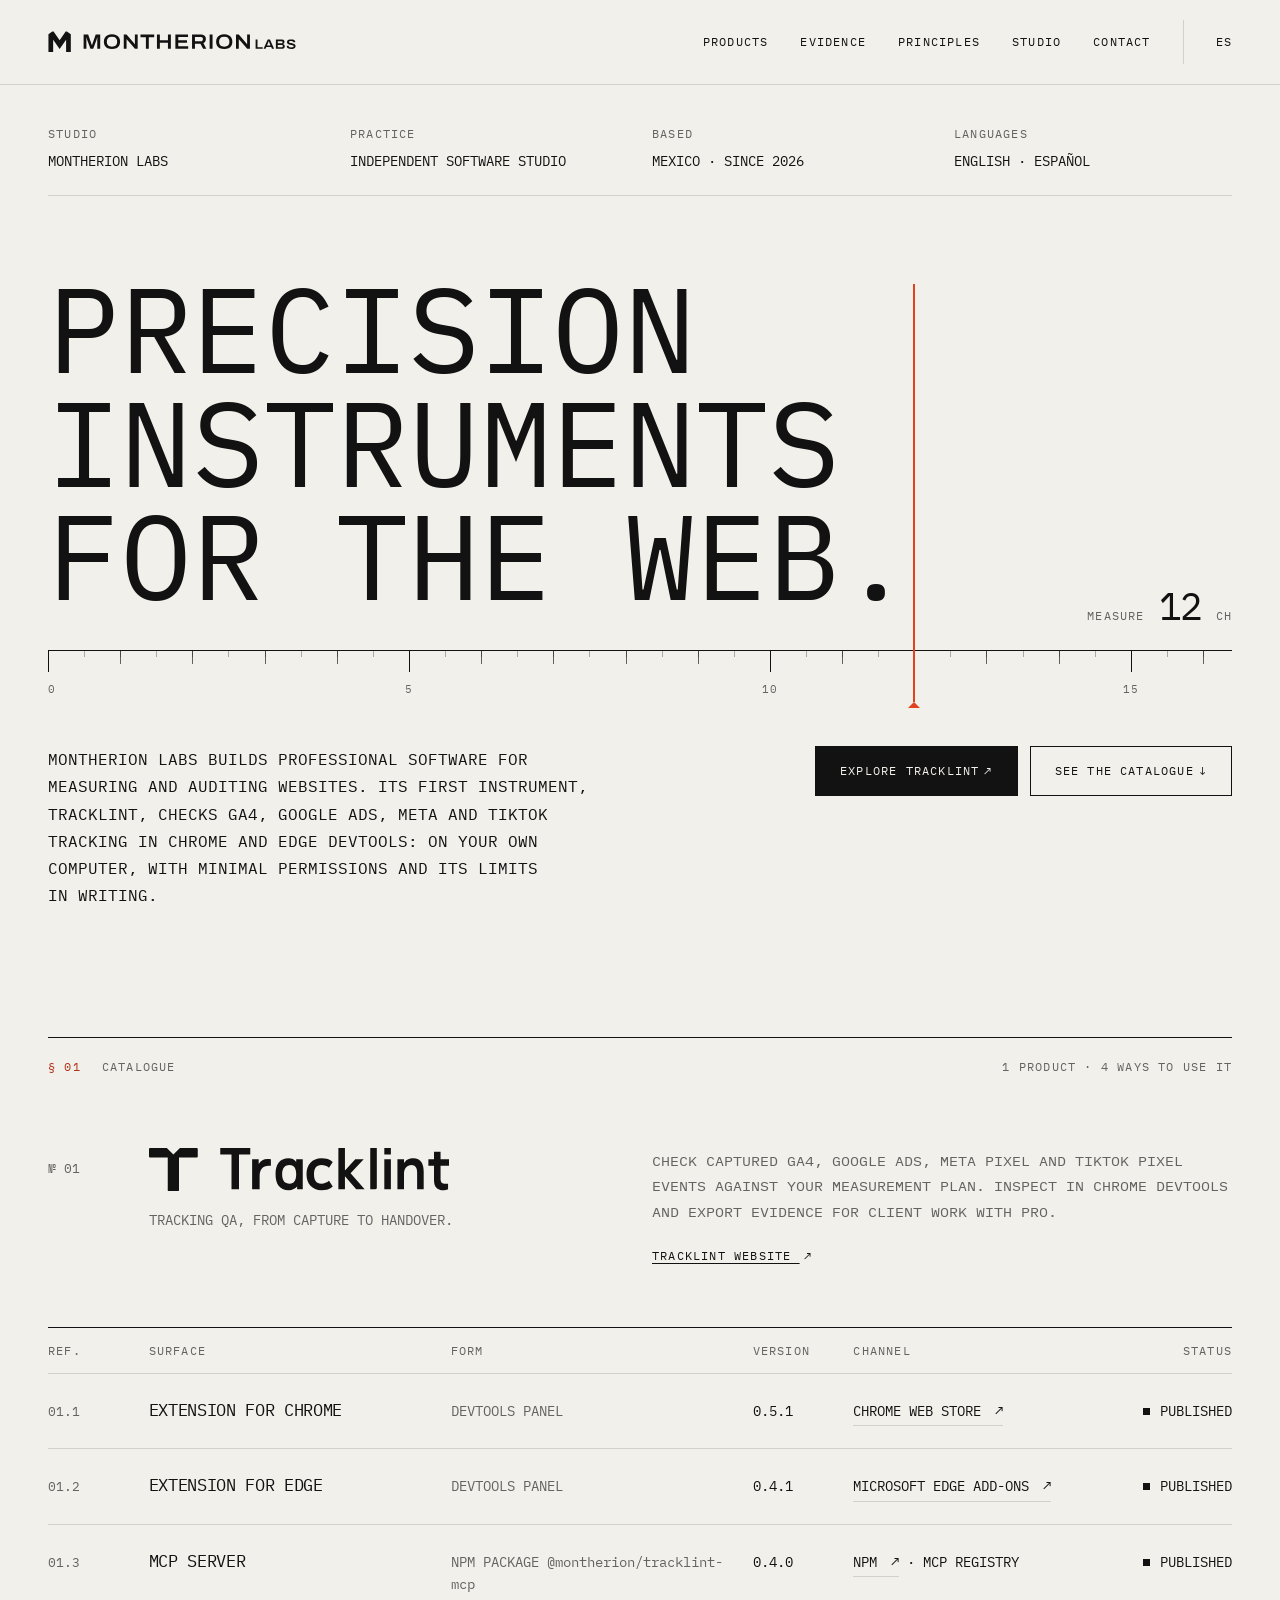
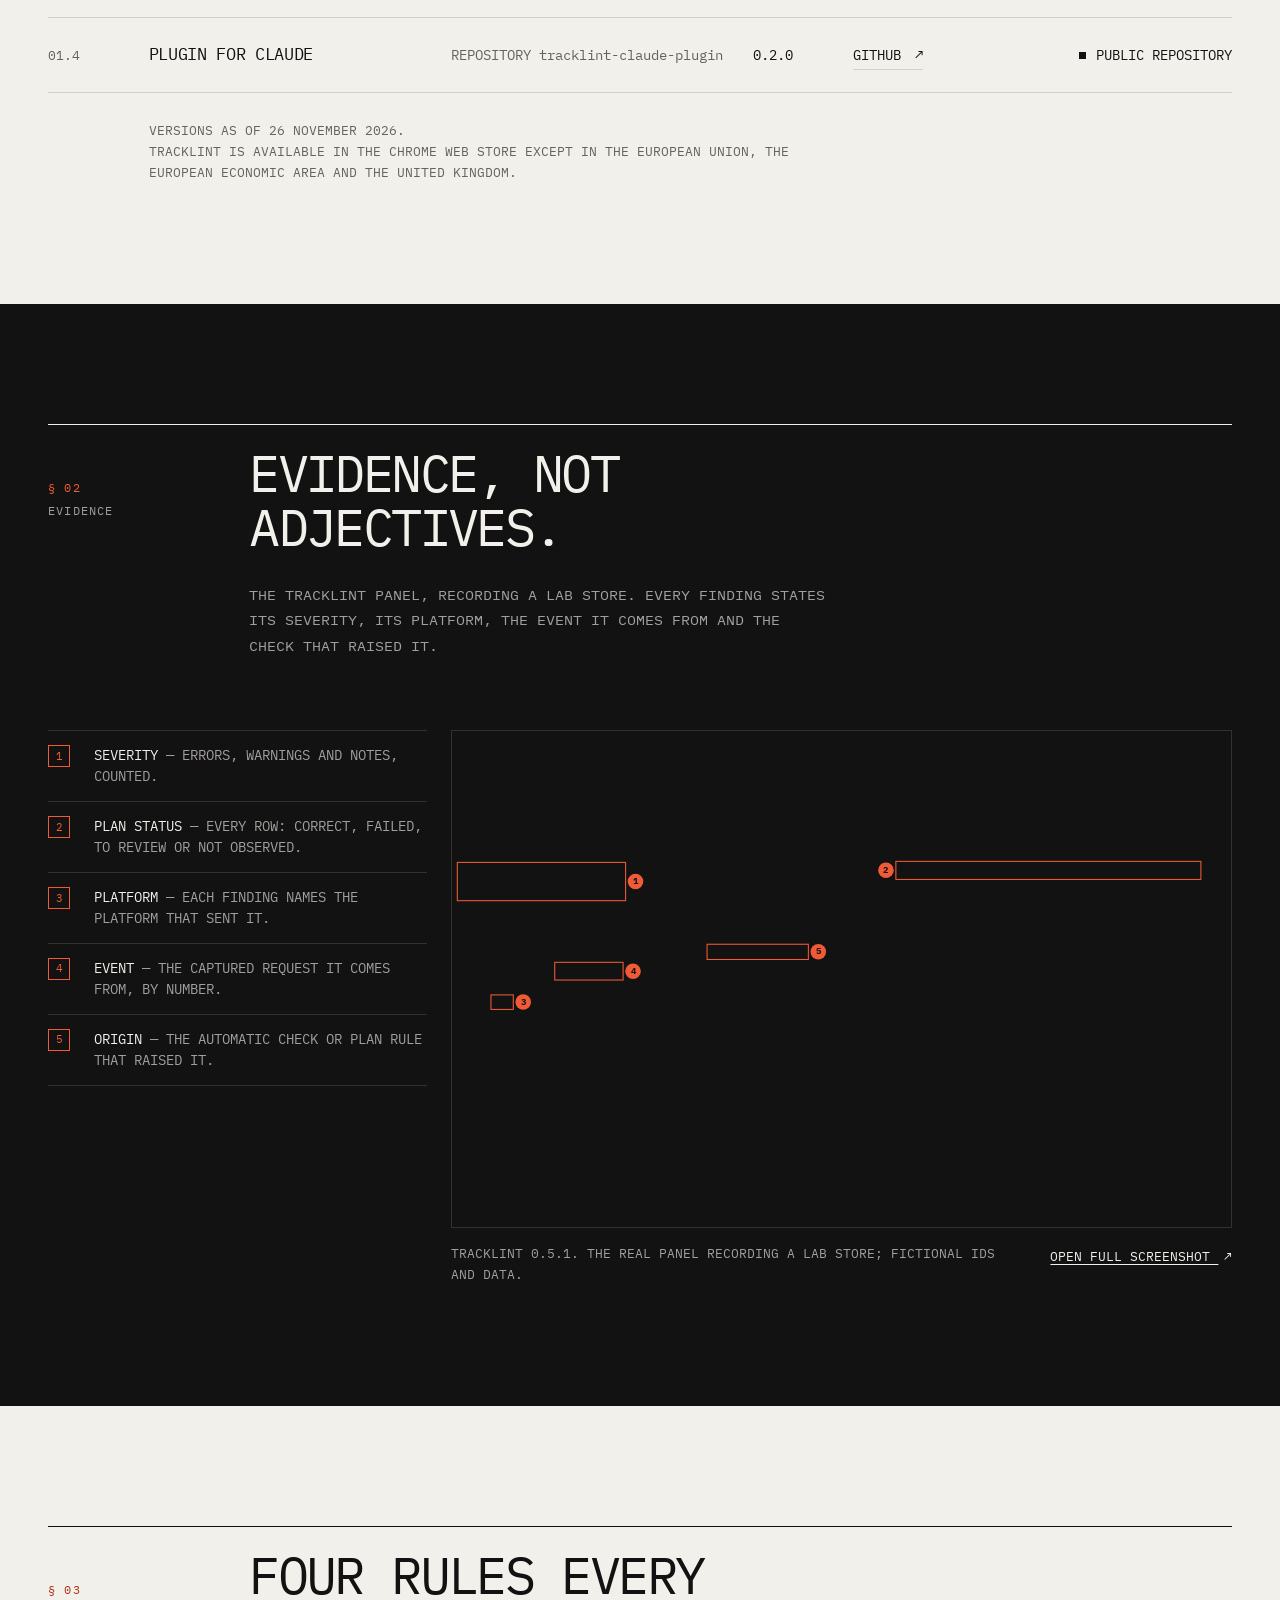
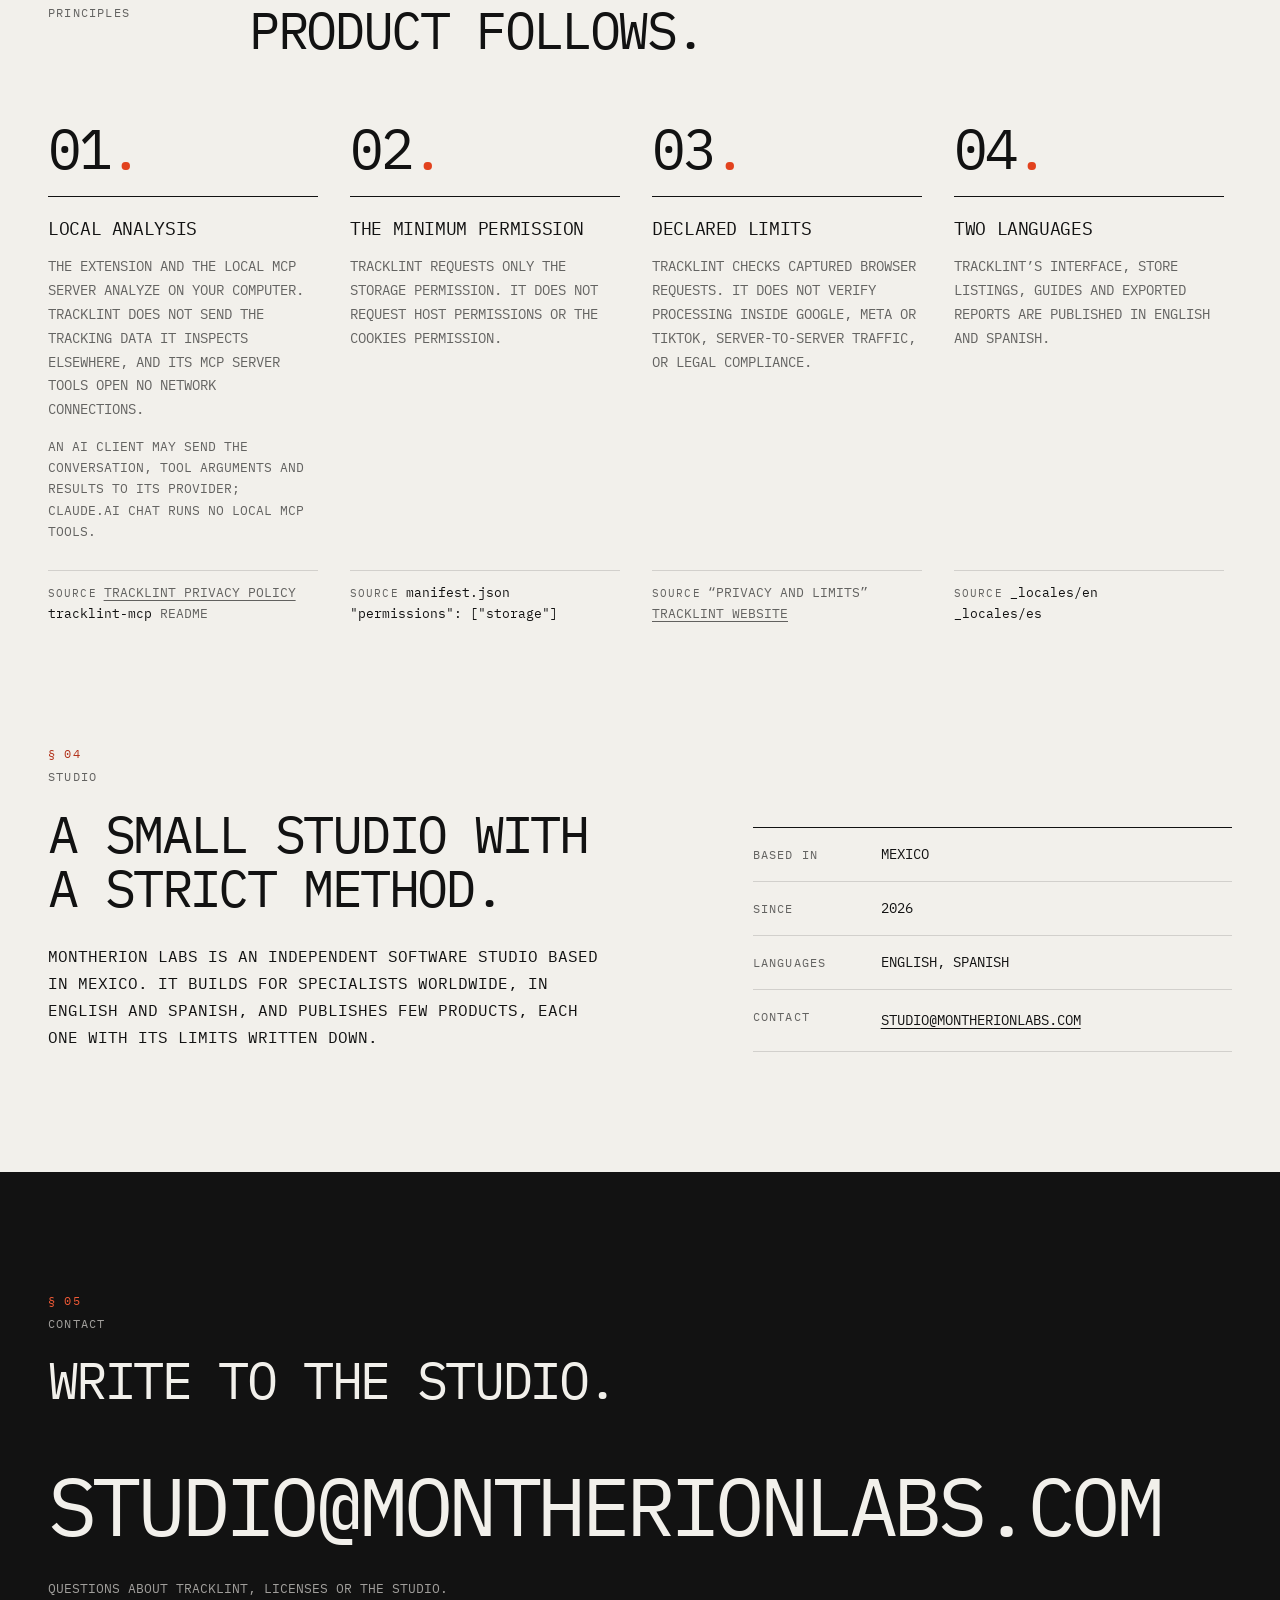
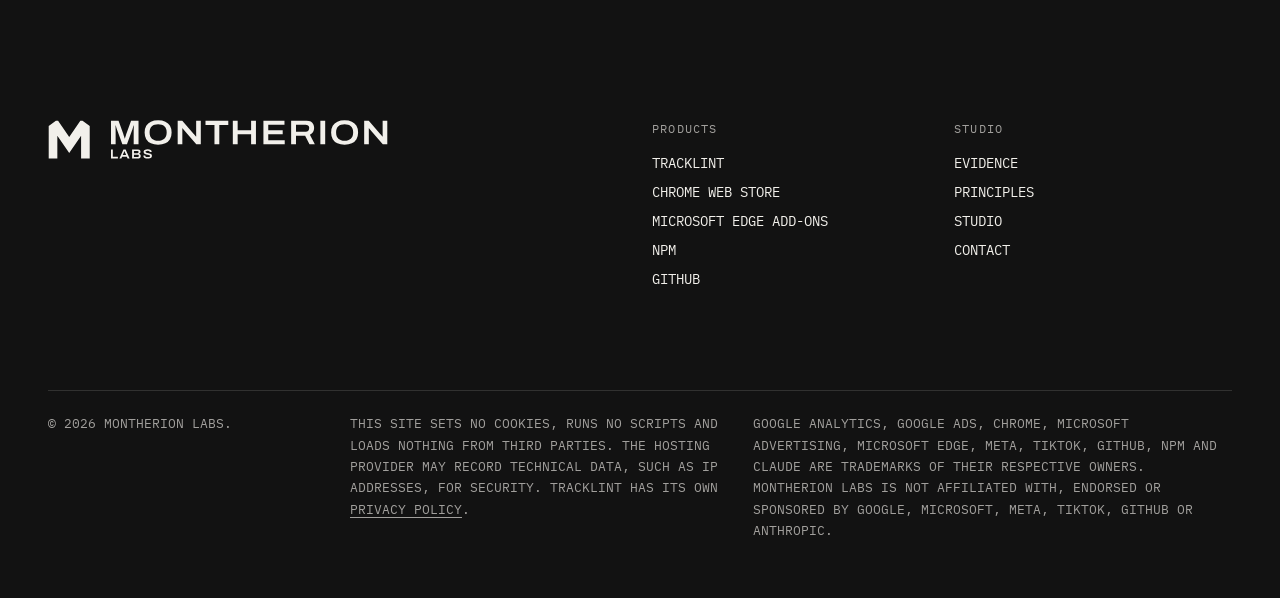
==== commit 1b906bba: "montherionlabs.com: Tracklint 0.5.1 publicada en la Chrome Web Store (27-nov) La fila 01.1 pasa a la" ====
--- a/index.html
+++ b/index.html
@@ -62,7 +62,7 @@
 <div class="reg"><div class="colh lbl" aria-hidden="true"><span class="ref">Ref.</span><span class="sur">Surface</span><span class="form">Form</span><span class="ver">Version</span><span class="ch">Channel</span><span class="st">Status</span></div><ol class="rows" role="list"><li><span class="ref tnum">01.1</span>
 <dl class="sur"><dt>Surface</dt><dd>Extension for Chrome</dd></dl>
 <dl class="form"><dt>Form</dt><dd>DevTools panel</dd></dl>
-<dl class="ver"><dt>Version</dt><dd class="tnum">0.4.1</dd></dl>
+<dl class="ver"><dt>Version</dt><dd class="tnum">0.5.1</dd></dl>
 <dl class="ch"><dt>Channel</dt><dd><a href="https://chromewebstore.google.com/detail/npoppcenbohkhfffcmipdbmejilabfeg">Chrome Web Store&nbsp;<span class="arr" aria-hidden="true">↗</span></a></dd></dl>
 <dl class="st"><dt>Status</dt><dd><i aria-hidden="true"></i>Published</dd></dl></li>
 <li><span class="ref tnum">01.2</span>
@@ -82,13 +82,7 @@
 <dl class="form"><dt>Form</dt><dd>Repository <code>tracklint-claude-plugin</code></dd></dl>
 <dl class="ver"><dt>Version</dt><dd class="tnum">0.2.0</dd></dl>
 <dl class="ch"><dt>Channel</dt><dd><a href="https://github.com/montherionlabs/tracklint-claude-plugin">GitHub&nbsp;<span class="arr" aria-hidden="true">↗</span></a></dd></dl>
-<dl class="st"><dt>Status</dt><dd><i aria-hidden="true"></i>Public repository</dd></dl></li>
-<li class="next"><span class="ref tnum">—</span>
-<dl class="sur"><dt>Surface</dt><dd>Tracklint 0.5.1</dd></dl>
-<dl class="form"><dt>Form</dt><dd>Adds supported Microsoft Advertising UET events and a dataLayer viewer</dd></dl>
-<dl class="ver"><dt>Version</dt><dd class="tnum">0.5.1</dd></dl>
-<dl class="ch"><dt>Channel</dt><dd>—</dd></dl>
-<dl class="st"><dt>Status</dt><dd><i aria-hidden="true"></i>In review</dd></dl></li></ol></div>
+<dl class="st"><dt>Status</dt><dd><i aria-hidden="true"></i>Public repository</dd></dl></li></ol></div>
 </div>
 <div class="notes g"><p class="small">Versions as of 26 November 2026.</p><p class="small">Tracklint is available in the Chrome Web Store except in the European Union, the European Economic Area and the United Kingdom.</p></div>
 </div></section>
@@ -104,7 +98,7 @@
 <img src="img/panel-problemas-en-movil.webp" width="1200" height="1440" alt="Tracklint panel, Problems tab: 3 errors, 2 warnings and 1 note; plan with 7 rows, 5 correct and 2 failed; findings labelled GA4 and UET with their events, such as #19 purchase." loading="lazy" decoding="async">
 <svg class="ann" viewBox="0 0 1200 1440" preserveAspectRatio="none" aria-hidden="true"><rect x="15" y="427" width="855" height="108"/><circle cx="896" cy="481" r="20"/><text x="896" y="482" font-size="23">1</text><rect x="16" y="560" width="861" height="51"/><circle cx="903" cy="585" r="20"/><text x="903" y="586" font-size="23">2</text><rect x="110" y="958" width="63" height="41"/><circle cx="199" cy="978" r="20"/><text x="199" y="979" font-size="23">3</text><rect x="18" y="877" width="193" height="50"/><circle cx="237" cy="902" r="20"/><text x="237" y="903" font-size="23">4</text><rect x="448" y="826" width="286" height="43"/><circle cx="760" cy="847" r="20"/><text x="760" y="848" font-size="23">5</text></svg>
 </div>
-<figcaption class="small"><span>Tracklint 0.5.1, in review. The real panel recording a lab store; fictional IDs and data.</span><a href="img/panel-problemas-en.webp">Open full screenshot&nbsp;<span class="arr" aria-hidden="true">↗</span></a></figcaption>
+<figcaption class="small"><span>Tracklint 0.5.1. The real panel recording a lab store; fictional IDs and data.</span><a href="img/panel-problemas-en.webp">Open full screenshot&nbsp;<span class="arr" aria-hidden="true">↗</span></a></figcaption>
 </figure>
 <ol class="legend" role="list"><li><span class="k" aria-hidden="true">1</span><span><b>Severity</b> — errors, warnings and notes, counted.</span></li><li><span class="k" aria-hidden="true">2</span><span><b>Plan status</b> — every row: correct, failed, to review or not observed.</span></li><li><span class="k" aria-hidden="true">3</span><span><b>Platform</b> — each finding names the platform that sent it.</span></li><li><span class="k" aria-hidden="true">4</span><span><b>Event</b> — the captured request it comes from, by number.</span></li><li><span class="k" aria-hidden="true">5</span><span><b>Origin</b> — the automatic check or plan rule that raised it.</span></li></ol>
 </div></section>
--- a/montherion.css
+++ b/montherion.css
@@ -1,431 +1,431 @@
-/* montherionlabs.com · «La regla» (25-nov-2026). Toda la página en Montherion Mono; sin JavaScript.
-   Idea: en una monoespaciada cada carácter mide lo mismo, así que el texto se puede medir. El titular descansa sobre una
-   regla cuyas marcas coinciden con sus caracteres; una aguja bermellón la recorre y se detiene al final de la línea más
-   larga. El resto de la página calla: papel, tinta, reglas de 1 px y un único acento. */
-
-@font-face {
-  font-family: 'IBM Plex Mono';
-  src: url('fonts/IBMPlexMono-Regular.woff2') format('woff2');
-  font-weight: 400;
-  font-style: normal;
-  font-display: swap;
-}
-@font-face {
-  font-family: 'IBM Plex Mono';
-  src: url('fonts/IBMPlexMono-Bold.woff2') format('woff2');
-  font-weight: 700;
-  font-style: normal;
-  font-display: swap;
-  unicode-range: U+0030-0039;   /* solo las cifras: lo único que va en 700 son las anotaciones 1–5 de las capturas */
-}
-
-:root {
-  --papel: #F2F0EB;      /* algodón cálido */
-  --tinta: #121212;
-  --bermellon: #E2421D;          /* aguja, marcas y trazos (3,67:1 sobre Papel; gráfico) */
-  --bermellon-texto: #B2321A;    /* bermellón para texto (5,48:1 sobre Papel) */
-  --aguja: var(--bermellon);
-  --acento: var(--bermellon-texto);
-  --sel-fg: var(--papel);          /* texto seleccionado: papel sobre --acento; en oscuro, tinta */
-  --bg: var(--papel);
-  --fg: var(--tinta);
-  --fg2: rgba(18, 18, 18, .64);
-  --fg3: rgba(18, 18, 18, .32);
-  --rule: rgba(18, 18, 18, .14);
-  --rule-strong: var(--tinta);
-  --band-bg: var(--tinta);
-  --band-fg: var(--papel);
-  --band-fg2: rgba(242, 240, 235, .64);
-  --band-rule: rgba(242, 240, 235, .14);
-  --band-acento: #F05A36;
-  --mono: 'IBM Plex Mono', ui-monospace, 'SF Mono', 'Cascadia Mono', Consolas, Menlo, monospace;
-  --gutter: 48px;
-  --gap: 24px;
-  --sec: 120px;
-  /* Cuerpo del titular: por el ancho (9,4 vw) y por el ALTO de la ventana, para que regla, aguja, lectura y botones
-     quepan siempre en la primera pantalla (26-nov: en 1280 × 665, Windows al 150 %, la regla caía al borde). */
-  --hf: clamp(56px, min(9.4vw, (100svh - 350px) / 3.14), 150px);
-  --u: calc(var(--hf) * .54);          /* avance de un carácter con el espaciado del titular (0,6 em − 0,06 em) */
-  color-scheme: light;
-}
-
-@media (prefers-color-scheme: dark) {
-  :root {
-    --bg: var(--tinta);
-    --fg: var(--papel);
-    --fg2: rgba(242, 240, 235, .64);
-    --fg3: rgba(242, 240, 235, .3);
-    --rule: rgba(242, 240, 235, .14);
-    --rule-strong: var(--papel);
-    --aguja: var(--band-acento);
-    --acento: var(--band-acento);
-    --band-bg: color-mix(in srgb, var(--tinta) 92%, var(--papel));
-    --sel-fg: var(--tinta);
-    color-scheme: dark;
-  }
-}
-
-*, *::before, *::after { box-sizing: border-box; }
-* { margin: 0; }
-html { -webkit-text-size-adjust: 100%; text-size-adjust: 100%; scroll-behavior: smooth; }
-@media (prefers-reduced-motion: reduce) { html { scroll-behavior: auto; } }
-body {
-  background: var(--bg);
-  color: var(--fg);
-  font: 400 15px/1.65 var(--mono);
-  font-synthesis: none;
-  font-kerning: none;
-  -webkit-font-smoothing: antialiased;
-  -moz-osx-font-smoothing: grayscale;
-}
-img, svg { display: block; max-width: 100%; }
-a { color: inherit; text-decoration-thickness: 1px; text-underline-offset: .24em; }
-a:hover { text-decoration-color: var(--aguja); }
-:focus-visible { outline: 2px solid var(--aguja); outline-offset: 3px; }
-::selection { background: var(--acento); color: var(--sel-fg); }   /* 5,48:1; en oscuro, tinta sobre #F05A36 (5,55:1) */
-b, strong { font-weight: 400; }   /* todo va en 400: la Bold del sitio solo trae cifras */
-code { font-family: inherit; font-size: inherit; }
-.skip { position: absolute; left: 16px; top: -80px; z-index: 10; padding: 12px 18px; background: var(--fg); color: var(--bg); }
-.skip:focus { top: 16px; }
-.sr { position: absolute; width: 1px; height: 1px; overflow: hidden; clip-path: inset(50%); white-space: nowrap; }
-.tnum { font-variant-numeric: tabular-nums; }
-
-/* Retícula */
-.w { max-width: calc(1280px + 2 * var(--gutter)); margin: 0 auto; padding: 0 var(--gutter); }
-.g { display: grid; grid-template-columns: repeat(12, minmax(0, 1fr)); column-gap: var(--gap); }
-
-/* Tipografía: una sola familia, Montherion Mono en 400; titulares en clamp() y texto entre 11 y 18 px */
-.lbl { font-size: 12px; line-height: 1.45; letter-spacing: .1em; text-transform: uppercase; color: var(--fg2); font-weight: 400; }
-.small { font-size: 13px; line-height: 1.6; color: var(--fg2); }
-.lead { font-size: 16px; line-height: 1.7; color: var(--fg2); max-width: 56ch; text-wrap: pretty; }
-h1, h2, h3 { font-weight: 400; }
-.h2 { font-size: clamp(30px, 4.1vw, 60px); line-height: 1.04; letter-spacing: -.05em; text-wrap: balance; }
-.h3 { font-size: 18px; line-height: 1.35; letter-spacing: -.02em; }
-.arr { display: inline-block; margin-left: .7ch; transition: transform .3s cubic-bezier(.2, .7, .1, 1); }
-a:hover .arr { transform: translate(2px, -2px); }
-a:hover .arr.abajo { transform: translateY(2px); }   /* la flecha baja hacia donde lleva */
-
-/* Botones */
-.btn { display: inline-flex; align-items: center; height: 50px; padding: 0 24px; font-size: 12px; letter-spacing: .1em;
-  text-transform: uppercase; text-decoration: none; border: 1px solid var(--fg); transition: background-color .25s, color .25s; }
-.btn.solid { background: var(--fg); color: var(--bg); }
-.btn.line:hover { background: var(--fg); color: var(--bg); }
-.btn.solid:hover { background: transparent; color: var(--fg); }
-
-/* ---------- Cabecera ---------- */
-.top { position: relative; z-index: 2; border-bottom: 1px solid var(--rule); }
-.top .w { display: flex; align-items: center; justify-content: space-between; gap: 24px; min-height: 84px; }
-.top .home { display: block; padding: 12px 0; color: var(--fg); }
-.top .firma { width: 248px; height: auto; }
-.top nav ul { display: flex; align-items: center; gap: 32px; list-style: none; padding: 0; }
-.top nav a { display: inline-flex; align-items: center; justify-content: center; min-height: 44px; min-width: 24px; font-size: 12px; letter-spacing: .1em; text-transform: uppercase; text-decoration: none; }
-.top nav a:hover { text-decoration: underline; text-decoration-color: var(--aguja); }
-.top nav .lang { padding-left: 32px; border-left: 1px solid var(--rule); }
-
-/* ---------- Héroe: «La regla» ---------- */
-.hero { padding: 40px 0 0; }
-.spec { display: grid; grid-template-columns: repeat(4, minmax(0, 1fr)); column-gap: var(--gap); padding-bottom: 22px; border-bottom: 1px solid var(--rule); }
-.spec dt { margin-bottom: 8px; }
-.spec dd { font-size: 13.5px; }
-.medida { position: relative; margin-top: clamp(56px, 6vw, 92px); --n: 12; }   /* la línea más larga, en EN y en ES */
-.d1 { font-size: var(--hf); line-height: .94; letter-spacing: calc(var(--hf) * -.06); white-space: nowrap; }
-.d1 span { display: block; }
-.regla { position: relative; height: 52px; margin-top: calc(var(--hf) * .32); color: var(--fg); }
-.regla .ticks { position: absolute; inset: 0 0 auto; height: 22px; border-top: 1px solid var(--fg);
-  background-image:
-    repeating-linear-gradient(90deg, var(--fg) 0 1px, transparent 1px calc(var(--u) * 5)),
-    repeating-linear-gradient(90deg, var(--fg2) 0 1px, transparent 1px var(--u)),
-    repeating-linear-gradient(90deg, var(--fg3) 0 1px, transparent 1px calc(var(--u) / 2));
-  background-size: 100% 22px, 100% 13px, 100% 6px;
-  background-repeat: no-repeat; }
-.regla .nums span { position: absolute; top: 30px; font-size: 11px; letter-spacing: .04em; color: var(--fg2); transform: translateX(-50%); }
-.regla .nums span:first-child { transform: none; }
-.regla .nums span:nth-child(1) { left: 0; }
-.regla .nums span:nth-child(2) { left: calc(var(--u) * 5); }
-.regla .nums span:nth-child(3) { left: calc(var(--u) * 10); }
-.regla .nums span:nth-child(4) { left: calc(var(--u) * 15); }
-.regla .aguja { position: absolute; left: calc(var(--u) * var(--n)); bottom: 0; width: 2px; margin-left: -1px;
-  height: calc(100% + var(--hf) * 3.04); background: var(--aguja); }   /* arranca a la altura de las mayúsculas de la 1.ª línea */
-.regla .aguja::after { content: ''; position: absolute; left: -5px; bottom: -6px; border: 6px solid transparent; border-bottom-color: var(--aguja);
-  border-top: 0; width: 0; height: 0; }
-.nums { position: absolute; inset: 0; overflow: hidden; }
-.lectura { position: absolute; right: 0; bottom: 64px; display: flex; align-items: baseline; gap: 14px; }
-/* Estado final (movimiento reducido, impresión): la medida de --n. La cuenta se anima con fotogramas de content, no con
-   @property y counter(): WebKit no repinta un contador mientras se anima su valor y saltaba de 00 a 12 al final. */
-.lectura .v::after { counter-reset: m var(--n); content: counter(m, decimal-leading-zero); font-size: clamp(28px, 3vw, 44px); letter-spacing: -.04em; color: var(--fg); }
-.hero-b { display: grid; grid-template-columns: repeat(12, minmax(0, 1fr)); column-gap: var(--gap); align-items: start; margin-top: 44px; padding-bottom: 8px; }
-.hero-b .lead { grid-column: 1 / 7; color: var(--fg); }
-.hero-b .acts { grid-column: 7 / 13; display: flex; justify-content: flex-end; flex-wrap: wrap; gap: 12px; }
-
-/* Entrada: solo CSS, una vez (auditoría de Codex, 26-nov). El titular, la regla y sus números están quietos desde el
-   primer fotograma; la única acción es la medida: la aguja sale del 0 y se detiene en el carácter 12, sin rebote, mientras
-   la lectura cuenta. Con movimiento reducido o al imprimir se ve el estado final. */
-@media screen and (prefers-reduced-motion: no-preference) {
-  .regla .aguja { animation: mide 1.2s cubic-bezier(.25, .5, .5, 1) .2s both; }
-  .lectura .v::after { animation: cuenta 1.2s steps(1, end) .2s both; }
-}
-@keyframes mide { from { transform: translateX(calc(var(--u) * var(--n) * -1)); } }
-/* La lectura es la posición de la aguja redondeada: cada cifra k salta cuando la curva de la aguja,
-   cubic-bezier(.25, .5, .5, 1), pasa por (k − 0,5)/12. Si cambia la curva o la medida (--n, hoy 12), cambian estos
-   fotogramas. Con content y no con @property + counter(): WebKit no repinta un contador mientras se anima. */
-@keyframes cuenta {
-  0% { content: '00'; } 2.0844% { content: '01'; } 6.2791% { content: '02'; } 10.5533% { content: '03'; }
-  14.9656% { content: '04'; } 19.5846% { content: '05'; } 24.4956% { content: '06'; } 29.8118% { content: '07'; }
-  35.6947% { content: '08'; } 42.3967% { content: '09'; } 50.3646% { content: '10'; } 60.568% { content: '11'; }
-  76.3359%, 100% { content: '12'; }
-}
-
-/* ---------- Encabezado de sección ---------- */
-.cat-head, .head { display: grid; grid-template-columns: repeat(12, minmax(0, 1fr)); column-gap: var(--gap); align-items: baseline;
-  padding-top: 20px; border-top: 1px solid var(--rule-strong); }
-
-.ev .head, .pr .head { grid-column: 1 / 13; }
-
-/* ---------- Catálogo ---------- */
-.cat { padding: var(--sec) 0 0; }
-.cat-head h2 { grid-column: 1 / 7; }
-.cat-head h2::before { content: '§ 01'; content: '§ 01' / ''; margin-right: 3ch; color: var(--acento); }
-.cat-head p { grid-column: 7 / 13; text-align: right; }
-.cat-head .n { color: var(--fg2); }
-.prod { padding: 72px 0 56px; align-items: start; }
-.prod .num { grid-column: 1 / 2; font-size: 13px; color: var(--fg2); padding-top: 10px; }
-.prod .name { grid-column: 2 / 7; }
-.prod .tl { width: min(300px, 100%); height: auto; color: var(--fg); }
-.prod .tag { margin-top: 18px; font-size: 14px; color: var(--fg2); }
-.prod .desc { grid-column: 7 / 13; font-size: 15px; line-height: 1.7; color: var(--fg2); }
-.prod .desc a { display: inline-block; margin-top: 18px; padding: 4px 0; color: var(--fg); font-size: 12px; letter-spacing: .1em; text-transform: uppercase; }
-.reg { border-top: 1px solid var(--rule-strong); }
-.reg .colh, .rows li { display: grid; grid-template-columns: repeat(12, minmax(0, 1fr)); column-gap: var(--gap); align-items: baseline; }
-.reg .colh { padding: 14px 0; border-bottom: 1px solid var(--rule); }
-.reg .colh > span { font-size: 12px; letter-spacing: .1em; text-transform: uppercase; color: var(--fg2); }
-.rows { list-style: none; padding: 0; }
-.rows li { padding: 22px 0; border-bottom: 1px solid var(--rule); }
-.reg .ref { grid-column: 1 / 2; font-size: 13px; color: var(--fg2); }
-.reg .sur { grid-column: 2 / 5; font-size: 17px; letter-spacing: -.02em; }
-.reg .form { grid-column: 5 / 8; font-size: 13.5px; color: var(--fg2); overflow-wrap: anywhere; }
-.reg .ver { grid-column: 8 / 9; font-size: 13.5px; }
-.reg .ch { grid-column: 9 / 11; font-size: 13.5px; }
-.reg .st { grid-column: 11 / 13; font-size: 13.5px; text-align: right; }
-.rows dt { position: absolute; width: 1px; height: 1px; overflow: hidden; clip-path: inset(50%); white-space: nowrap; }
-.rows dd { margin: 0; }
-.reg .st i { display: inline-block; width: 7px; height: 7px; margin-right: 10px; background: var(--fg); vertical-align: 1px; }
-.rows li.next { border-bottom-style: dashed; }
-.rows li.next .st i { background: transparent; border: 1px solid var(--fg); }
-.rows a { display: inline-block; padding: 3px 0; white-space: nowrap; text-decoration: none; border-bottom: 1px solid var(--rule); }
-.rows a:hover { border-bottom-color: var(--aguja); }
-.notes { margin-top: 28px; }
-.notes p { grid-column: 2 / 9; }
-
-/* ---------- Evidencia (banda) ---------- */
-.band { background: var(--band-bg); color: var(--band-fg); }
-.band .lbl, .band .small, .band .lead { color: var(--band-fg2); }
-.band :focus-visible { outline-color: var(--band-acento); }
-.ev { margin-top: var(--sec); padding: var(--sec) 0; }
-.ev .head { border-top-color: var(--band-fg); }
-.ev .head .lbl { grid-column: 1 / 3; }
-.ev .head .lbl::before { content: '§ 02'; content: '§ 02' / ''; display: block; margin-bottom: 6px; color: var(--band-acento); }
-.ev .head h2 { grid-column: 3 / 10; }
-.ev .head > p:last-child { grid-column: 3 / 9; margin-top: 28px; font-size: 15px; line-height: 1.7; color: var(--band-fg2); }
-.ev .legend { grid-column: 1 / 5; grid-row: 2; align-self: start; list-style: none; padding: 0; margin-top: 72px; border-top: 1px solid var(--band-rule); }
-.ev .legend li { display: grid; grid-template-columns: 32px 1fr; gap: 0 14px; padding: 14px 0; border-bottom: 1px solid var(--band-rule); font-size: 13.5px; line-height: 1.55; color: var(--band-fg2); }
-.ev .legend b { font-weight: 400; color: var(--band-fg); }
-.ev .legend .k { width: 22px; height: 22px; display: inline-flex; align-items: center; justify-content: center; font-size: 11px;
-  border: 1px solid var(--band-acento); color: var(--band-acento); }
-.plate { grid-column: 5 / 13; grid-row: 2; margin-top: 72px; }
-.frame { position: relative; border: 1px solid var(--band-rule); }
-.frame img { width: 100%; height: auto; }
-.ann { position: absolute; inset: 0; width: 100%; height: 100%; }
-.ann rect { fill: none; stroke: var(--band-acento); stroke-width: 3; }
-.ann circle { fill: var(--band-acento); }
-.ann text { fill: var(--tinta); font-family: var(--mono); font-weight: 700; text-anchor: middle; dominant-baseline: middle; }
-.only-m { display: none; }
-.plate figcaption { display: flex; justify-content: space-between; gap: 24px; margin-top: 16px; }
-.plate figcaption a { flex: none; padding: 3px 0; color: var(--band-fg); }
-
-/* ---------- Principios ---------- */
-.pr { padding: var(--sec) 0 0; }
-.pr .head .lbl { grid-column: 1 / 3; }
-.pr .head .lbl::before { content: '§ 03'; content: '§ 03' / ''; display: block; margin-bottom: 6px; color: var(--acento); }
-.pr .head h2 { grid-column: 3 / 11; }
-.pr .list { grid-column: 1 / 13; list-style: none; padding: 0; margin-top: 88px; display: grid; grid-template-columns: repeat(4, minmax(0, 1fr)); column-gap: var(--gap); }
-.pr .list li { display: flex; flex-direction: column; padding-right: 8px; }
-.pr .no { font-size: clamp(56px, 6vw, 88px); line-height: 1; letter-spacing: -.06em; color: var(--fg); padding-bottom: 28px; border-bottom: 1px solid var(--rule-strong); }
-.pr .no::after { content: '.'; color: var(--aguja); }
-.pr .list .h3 { margin-top: 26px; }
-@media screen and (min-width: 1101px) {   /* los principios se leen antes que su numeración (Codex r2) */
-  .pr .list { margin-top: 64px; }
-  .pr .no { font-size: 56px; padding-bottom: 20px; }
-  .pr .list .h3 { margin-top: 20px; }
-}
-.pr .list p { margin-top: 14px; font-size: 14px; line-height: 1.7; color: var(--fg2); }
-.pr .list p.caveat { font-size: 12.5px; color: var(--fg2); }
-.pr .list .proof { margin-top: auto; padding-top: 28px; }
-.pr .proof > span { display: block; padding-top: 12px; border-top: 1px solid var(--rule); font-size: 13px; line-height: 1.6; color: var(--fg2); }
-.pr .proof .lbl { display: inline; margin-right: 1ch; font-size: 11px; }
-.pr .proof code { color: var(--fg); }
-
-/* ---------- Estudio ---------- */
-.st-sec { padding: var(--sec) 0; }
-.st-sec .text { grid-column: 1 / 7; }
-.st-sec .text .lbl::before { content: '§ 04'; content: '§ 04' / ''; display: block; margin-bottom: 6px; color: var(--acento); }
-.st-sec .text .h2 { margin-top: 20px; }
-.st-sec .text .lead { margin-top: 28px; color: var(--fg); }
-.st-sec dl { grid-column: 8 / 13; align-self: end; border-top: 1px solid var(--rule-strong); }
-.st-sec dl div { display: grid; grid-template-columns: 14ch 1fr; gap: 16px; padding: 15px 0; border-bottom: 1px solid var(--rule); font-size: 14px; }
-.st-sec dt { color: var(--fg2); font-size: 12px; letter-spacing: .1em; text-transform: uppercase; padding-top: 2px; }
-.st-sec dd { margin: 0; }
-.st-sec dd a { display: inline-block; padding: 3.5px 0; }
-
-/* ---------- Contacto y pie (banda) ---------- */
-.ct { padding: var(--sec) 0 0; }
-.ct .w > div { grid-column: 1 / 13; }
-.ct .lbl::before { content: '§ 05'; content: '§ 05' / ''; display: block; margin-bottom: 6px; color: var(--band-acento); }
-.ct .h2 { margin-top: 20px; }
-.ct .mail { display: inline-block; margin-top: 56px; font-size: clamp(18px, 6.4vw, 92px); line-height: 1.05; letter-spacing: -.055em; text-decoration: none;
-  background: linear-gradient(var(--band-acento), var(--band-acento)) 0 100% / 0 2px no-repeat; transition: background-size .5s cubic-bezier(.2, .7, .1, 1); padding-bottom: 6px; }
-.ct .mail:hover { background-size: 100% 2px; }
-.ct .small { margin-top: 24px; }
-.foot { padding: 120px 0 56px; }
-.foot .sign { grid-column: 1 / 6; color: var(--band-fg); }
-.foot .sign svg { width: 340px; height: auto; }
-.foot .sign .sym-only { display: none; }
-.foot nav { grid-column: 7 / 13; display: grid; grid-template-columns: repeat(2, minmax(0, 1fr)); column-gap: var(--gap); }
-.foot nav ul { list-style: none; padding: 0; margin-top: 12px; font-size: 14px; line-height: 1.5; }
-.foot nav li a { display: inline-block; min-width: 24px; padding: 4px 0; text-decoration: none; }
-.foot nav a:hover { text-decoration: underline; text-decoration-color: var(--band-acento); }
-.foot .legal { grid-column: 1 / 13; margin-top: 96px; padding-top: 22px; border-top: 1px solid var(--band-rule); display: grid; grid-template-columns: repeat(12, minmax(0, 1fr)); column-gap: var(--gap); row-gap: 10px; }
-.foot .legal p { font-size: 13px; line-height: 1.65; color: var(--band-fg2); }
-.foot .legal p:nth-child(1) { grid-column: 1 / 4; }
-.foot .legal p:nth-child(2) { grid-column: 4 / 8; }
-.foot .legal p:nth-child(3) { grid-column: 8 / 13; }
-
-/* ---------- 404 ---------- */
-.nf { padding: 120px 0 160px; }
-.nf .w > div { grid-column: 1 / 10; }
-.nf .lbl { color: var(--acento); }
-.nf .h2 { margin-top: 20px; }
-.nf .lead { margin-top: 24px; }
-.nf .h2 + .lead + .h2 { margin-top: 72px; }
-
-/* Pantallas bajas (portátiles de 768 px, monitores con escala al 125–150 %): menos aire vertical en el héroe. */
-@media (max-height: 820px) and (min-width: 721px) {
-  .hero { padding-top: 24px; }
-  .spec { padding-bottom: 14px; }
-  .spec dt { margin-bottom: 4px; }
-  .medida { margin-top: 40px; }
-  .hero-b { margin-top: 32px; }
-}
-@media screen and (min-width: 1101px) and (max-height: 700px) { .hero-b { margin-top: 24px; } }   /* 1280 × 665: holgura bajo los botones */
-
-/* ---------- Tableta ---------- */
-@media (max-width: 1100px) {
-  :root { --gutter: 32px; --gap: 20px; --sec: 96px; }
-  .top nav ul { gap: 22px; }
-  .top nav .lang { padding-left: 22px; }
-  .spec { grid-template-columns: repeat(2, minmax(0, 1fr)); row-gap: 18px; }
-  .hero-b .lead { grid-column: 1 / 13; }
-  .hero-b .acts { grid-column: 1 / 13; justify-content: flex-start; margin-top: 32px; }
-  .reg .colh { display: none; }
-  .rows li { grid-template-columns: 56px 1fr 1fr; row-gap: 6px; }
-  .reg .ref { grid-column: 1; grid-row: 1 / 4; }
-  .reg .sur, .reg .form { grid-column: 2 / 4; }
-  .reg .ver { grid-column: 2; grid-row: 3; }
-  .reg .ch { grid-column: 3; grid-row: 3; }
-  .reg .st { grid-column: 2 / 4; grid-row: 4; text-align: left; }
-  .ev .head h2, .ev .head > p:last-child { grid-column: 3 / 13; }
-  .ev .legend { grid-column: 1 / 13; grid-row: auto; margin-top: 32px; }   /* apiladas: primero la captura, luego su leyenda */
-  .plate { grid-column: 1 / 13; grid-row: auto; margin-top: 48px; }
-  .pr .list { grid-template-columns: repeat(2, minmax(0, 1fr)); row-gap: 72px; }
-  .st-sec .text, .st-sec dl { grid-column: 1 / 13; }
-  .st-sec dl { margin-top: 56px; }
-  .foot .sign, .foot nav { grid-column: 1 / 13; }
-  .foot nav { margin-top: 64px; }
-  .foot .legal p:nth-child(n) { grid-column: 1 / 13; }
-}
-@media (max-width: 900px) {
-  .top nav ul li:not(:last-child) { display: none; }
-  .top nav .lang { border: 0; padding-left: 0; }
-}
-
-/* ---------- Móvil ---------- */
-@media (max-width: 720px) {
-  :root { --gutter: 20px; --gap: 16px; --sec: 80px; --hf: clamp(36px, 12.6vw, 72px); }
-  body { font-size: 14.5px; }
-  .top .w { min-height: 72px; }
-  .hero { padding-top: 28px; }
-  .spec { row-gap: 14px; padding-bottom: 18px; }
-  .medida { margin-top: 40px; }
-  .regla { height: 46px; }
-  .regla .nums span:nth-child(n+4) { display: none; }
-  .lectura { position: static; margin-top: 18px; }
-  .lectura .v::after { font-size: 26px; }
-  .hero-b { margin-top: 24px; row-gap: 24px; }
-  .hero-b .acts { order: -1; margin-top: 0; flex-direction: column; align-items: stretch; }   /* las acciones antes del párrafo */
-  .btn { justify-content: space-between; }
-  .cat-head h2, .cat-head p { grid-column: 1 / 13; text-align: left; }
-  .cat-head p { margin-top: 10px; }
-  .prod { display: block; padding: 48px 0 40px; }
-  .prod .num { padding: 0 0 14px; }
-  .prod .desc { margin-top: 24px; }
-  .rows li { grid-template-columns: auto minmax(0, 1fr) auto; column-gap: 12px; row-gap: 4px; padding: 16px 0; }
-  .reg .ref { grid-column: 1; grid-row: 1; }
-  .reg .sur { grid-column: 2 / 4; grid-row: 1; font-size: 16px; }   /* el nombre manda; el estado va debajo */
-  .reg .st { grid-column: 2 / 4; grid-row: 2; text-align: left; font-size: 12.5px; }
-  .reg .form { grid-column: 2 / 4; grid-row: 3; font-size: 12.5px; }
-  .reg .ver { grid-column: 2; grid-row: 4; justify-self: start; font-size: 12.5px; }
-  .reg .ch { grid-column: 2 / 4; grid-row: 4; justify-self: end; font-size: 12.5px; }
-  .notes p { grid-column: 1 / 13; }
-  .ev .head .lbl, .pr .head .lbl, .ev .head h2, .pr .head h2, .ev .head > p:last-child { grid-column: 1 / 13; }
-  .ev .head h2, .pr .head h2 { margin-top: 14px; }
-  .only-d { display: none; }
-  .only-m { display: block; }
-  .plate figcaption { flex-direction: column; gap: 8px; }
-  .pr .list { grid-template-columns: 1fr; row-gap: 64px; margin-top: 56px; }
-  .st-sec dl div { grid-template-columns: 1fr; gap: 2px; }
-  .ct .mail { margin-top: 40px; }
-  .foot { padding: 88px 0 40px; }
-  .foot .sign svg { width: 322px; }
-  .foot nav { grid-template-columns: max-content max-content; column-gap: 48px; row-gap: 28px; }
-  .foot .legal { margin-top: 64px; }
-  .nf { padding: 72px 0 96px; }
-  .nf .w > div { grid-column: 1 / 13; }
-}
-@media (max-width: 361px) {
-  .top .w { gap: 12px; }
-  .top .home { flex: none; }
-  .top .firma { width: 242px; }
-  .foot nav { grid-template-columns: 1fr; }
-  .foot .sign .firma-ap { display: none; }
-  .foot .sign .sym-only { display: block; width: 48px; }
-}
-
-/* Movimiento reducido: al final, para ganar en la cascada a las transiciones de cada componente (Codex r2). */
-@media (prefers-reduced-motion: reduce) {
-  .arr, .btn, .ct .mail { transition: none; }
-  a:hover .arr, a:hover .arr.abajo { transform: none; }
-}
-
-@media print {
-  /* Siempre tinta sobre papel blanco, aunque se imprima desde el modo oscuro: las bandas oscuras pierden el fondo y
-     sus textos claros quedarían en blanco sobre blanco. */
-  :root {
-    --bg: var(--papel); --fg: var(--tinta); --fg2: rgba(18, 18, 18, .64); --fg3: rgba(18, 18, 18, .32);
-    --rule: rgba(18, 18, 18, .14); --rule-strong: var(--tinta); --aguja: var(--bermellon); --acento: var(--bermellon-texto);
-    --band-bg: transparent; --band-fg: var(--tinta); --band-fg2: rgba(18, 18, 18, .64); --band-rule: rgba(18, 18, 18, .14);
-    --band-acento: var(--bermellon-texto); --sel-fg: var(--papel);
-    color-scheme: light;
-  }
-  .regla .aguja, .lectura, .skip { display: none; }
-  *, *::before, *::after { animation: none !important; transition: none !important; }
-  .band { background: none; color: var(--tinta); }
-  /* Sin «gráficos de fondo» el relleno no se imprime: el botón sólido pasa a línea. Las cifras de la lámina, papel sobre el
-     bermellón de texto (5,48:1). */
-  .btn.solid { background: none; color: var(--fg); }
-  .ann text { fill: var(--papel); }
-  .plate, .rows li, .pr .list li { break-inside: avoid; }
-  .head, h2, h3 { break-after: avoid; }
-}
-
-/* 27-nov-2026: toda la web en IBM Plex Mono y en mayúsculas. El código y los campos conservan su caja. */
-html { text-transform: uppercase; }
-code, kbd, samp, pre, input, textarea, .conserva-caja { text-transform: none; }
+/* montherionlabs.com · «La regla» (25-nov-2026). Toda la página en Montherion Mono; sin JavaScript.
+   Idea: en una monoespaciada cada carácter mide lo mismo, así que el texto se puede medir. El titular descansa sobre una
+   regla cuyas marcas coinciden con sus caracteres; una aguja bermellón la recorre y se detiene al final de la línea más
+   larga. El resto de la página calla: papel, tinta, reglas de 1 px y un único acento. */
+
+@font-face {
+  font-family: 'IBM Plex Mono';
+  src: url('fonts/IBMPlexMono-Regular.woff2') format('woff2');
+  font-weight: 400;
+  font-style: normal;
+  font-display: swap;
+}
+@font-face {
+  font-family: 'IBM Plex Mono';
+  src: url('fonts/IBMPlexMono-Bold.woff2') format('woff2');
+  font-weight: 700;
+  font-style: normal;
+  font-display: swap;
+  unicode-range: U+0030-0039;   /* solo las cifras: lo único que va en 700 son las anotaciones 1–5 de las capturas */
+}
+
+:root {
+  --papel: #F2F0EB;      /* algodón cálido */
+  --tinta: #121212;
+  --bermellon: #E2421D;          /* aguja, marcas y trazos (3,67:1 sobre Papel; gráfico) */
+  --bermellon-texto: #B2321A;    /* bermellón para texto (5,48:1 sobre Papel) */
+  --aguja: var(--bermellon);
+  --acento: var(--bermellon-texto);
+  --sel-fg: var(--papel);          /* texto seleccionado: papel sobre --acento; en oscuro, tinta */
+  --bg: var(--papel);
+  --fg: var(--tinta);
+  --fg2: rgba(18, 18, 18, .64);
+  --fg3: rgba(18, 18, 18, .32);
+  --rule: rgba(18, 18, 18, .14);
+  --rule-strong: var(--tinta);
+  --band-bg: var(--tinta);
+  --band-fg: var(--papel);
+  --band-fg2: rgba(242, 240, 235, .64);
+  --band-rule: rgba(242, 240, 235, .14);
+  --band-acento: #F05A36;
+  --mono: 'IBM Plex Mono', ui-monospace, 'SF Mono', 'Cascadia Mono', Consolas, Menlo, monospace;
+  --gutter: 48px;
+  --gap: 24px;
+  --sec: 120px;
+  /* Cuerpo del titular: por el ancho (9,4 vw) y por el ALTO de la ventana, para que regla, aguja, lectura y botones
+     quepan siempre en la primera pantalla (26-nov: en 1280 × 665, Windows al 150 %, la regla caía al borde). */
+  --hf: clamp(56px, min(9.4vw, (100svh - 350px) / 3.14), 150px);
+  --u: calc(var(--hf) * .6);           /* avance de un carácter de IBM Plex Mono (0,6 em; el titular va sin espaciado negativo) */
+  color-scheme: light;
+}
+
+@media (prefers-color-scheme: dark) {
+  :root {
+    --bg: var(--tinta);
+    --fg: var(--papel);
+    --fg2: rgba(242, 240, 235, .64);
+    --fg3: rgba(242, 240, 235, .3);
+    --rule: rgba(242, 240, 235, .14);
+    --rule-strong: var(--papel);
+    --aguja: var(--band-acento);
+    --acento: var(--band-acento);
+    --band-bg: color-mix(in srgb, var(--tinta) 92%, var(--papel));
+    --sel-fg: var(--tinta);
+    color-scheme: dark;
+  }
+}
+
+*, *::before, *::after { box-sizing: border-box; }
+* { margin: 0; }
+html { -webkit-text-size-adjust: 100%; text-size-adjust: 100%; scroll-behavior: smooth; }
+@media (prefers-reduced-motion: reduce) { html { scroll-behavior: auto; } }
+body {
+  background: var(--bg);
+  color: var(--fg);
+  font: 400 15px/1.65 var(--mono);
+  font-synthesis: none;
+  font-kerning: none;
+  -webkit-font-smoothing: antialiased;
+  -moz-osx-font-smoothing: grayscale;
+}
+img, svg { display: block; max-width: 100%; }
+a { color: inherit; text-decoration-thickness: 1px; text-underline-offset: .24em; }
+a:hover { text-decoration-color: var(--aguja); }
+:focus-visible { outline: 2px solid var(--aguja); outline-offset: 3px; }
+::selection { background: var(--acento); color: var(--sel-fg); }   /* 5,48:1; en oscuro, tinta sobre #F05A36 (5,55:1) */
+b, strong { font-weight: 400; }   /* todo va en 400: la Bold del sitio solo trae cifras */
+code { font-family: inherit; font-size: inherit; }
+.skip { position: absolute; left: 16px; top: -80px; z-index: 10; padding: 12px 18px; background: var(--fg); color: var(--bg); }
+.skip:focus { top: 16px; }
+.sr { position: absolute; width: 1px; height: 1px; overflow: hidden; clip-path: inset(50%); white-space: nowrap; }
+.tnum { font-variant-numeric: tabular-nums; }
+
+/* Retícula */
+.w { max-width: calc(1280px + 2 * var(--gutter)); margin: 0 auto; padding: 0 var(--gutter); }
+.g { display: grid; grid-template-columns: repeat(12, minmax(0, 1fr)); column-gap: var(--gap); }
+
+/* Tipografía: una sola familia, Montherion Mono en 400; titulares en clamp() y texto entre 11 y 18 px */
+.lbl { font-size: 12px; line-height: 1.45; letter-spacing: .1em; text-transform: uppercase; color: var(--fg2); font-weight: 400; }
+.small { font-size: 13px; line-height: 1.6; color: var(--fg2); }
+.lead { font-size: 16px; line-height: 1.7; color: var(--fg2); max-width: 56ch; text-wrap: pretty; }
+h1, h2, h3 { font-weight: 400; }
+.h2 { font-size: clamp(30px, 4.1vw, 60px); line-height: 1.04; letter-spacing: -.05em; text-wrap: balance; }
+.h3 { font-size: 18px; line-height: 1.35; letter-spacing: -.02em; }
+.arr { display: inline-block; margin-left: .7ch; transition: transform .3s cubic-bezier(.2, .7, .1, 1); }
+a:hover .arr { transform: translate(2px, -2px); }
+a:hover .arr.abajo { transform: translateY(2px); }   /* la flecha baja hacia donde lleva */
+
+/* Botones */
+.btn { display: inline-flex; align-items: center; height: 50px; padding: 0 24px; font-size: 12px; letter-spacing: .1em;
+  text-transform: uppercase; text-decoration: none; border: 1px solid var(--fg); transition: background-color .25s, color .25s; }
+.btn.solid { background: var(--fg); color: var(--bg); }
+.btn.line:hover { background: var(--fg); color: var(--bg); }
+.btn.solid:hover { background: transparent; color: var(--fg); }
+
+/* ---------- Cabecera ---------- */
+.top { position: relative; z-index: 2; border-bottom: 1px solid var(--rule); }
+.top .w { display: flex; align-items: center; justify-content: space-between; gap: 24px; min-height: 84px; }
+.top .home { display: block; padding: 12px 0; color: var(--fg); }
+.top .firma { width: 248px; height: auto; }
+.top nav ul { display: flex; align-items: center; gap: 32px; list-style: none; padding: 0; }
+.top nav a { display: inline-flex; align-items: center; justify-content: center; min-height: 44px; min-width: 24px; font-size: 12px; letter-spacing: .1em; text-transform: uppercase; text-decoration: none; }
+.top nav a:hover { text-decoration: underline; text-decoration-color: var(--aguja); }
+.top nav .lang { padding-left: 32px; border-left: 1px solid var(--rule); }
+
+/* ---------- Héroe: «La regla» ---------- */
+.hero { padding: 40px 0 0; }
+.spec { display: grid; grid-template-columns: repeat(4, minmax(0, 1fr)); column-gap: var(--gap); padding-bottom: 22px; border-bottom: 1px solid var(--rule); }
+.spec dt { margin-bottom: 8px; }
+.spec dd { font-size: 13.5px; }
+.medida { position: relative; margin-top: clamp(56px, 6vw, 92px); --n: 12; }   /* la línea más larga, en EN y en ES */
+.d1 { font-size: var(--hf); line-height: .94; letter-spacing: 0; white-space: nowrap; }
+.d1 span { display: block; }
+.regla { position: relative; height: 52px; margin-top: calc(var(--hf) * .32); color: var(--fg); }
+.regla .ticks { position: absolute; inset: 0 0 auto; height: 22px; border-top: 1px solid var(--fg);
+  background-image:
+    repeating-linear-gradient(90deg, var(--fg) 0 1px, transparent 1px calc(var(--u) * 5)),
+    repeating-linear-gradient(90deg, var(--fg2) 0 1px, transparent 1px var(--u)),
+    repeating-linear-gradient(90deg, var(--fg3) 0 1px, transparent 1px calc(var(--u) / 2));
+  background-size: 100% 22px, 100% 13px, 100% 6px;
+  background-repeat: no-repeat; }
+.regla .nums span { position: absolute; top: 30px; font-size: 11px; letter-spacing: .04em; color: var(--fg2); transform: translateX(-50%); }
+.regla .nums span:first-child { transform: none; }
+.regla .nums span:nth-child(1) { left: 0; }
+.regla .nums span:nth-child(2) { left: calc(var(--u) * 5); }
+.regla .nums span:nth-child(3) { left: calc(var(--u) * 10); }
+.regla .nums span:nth-child(4) { left: calc(var(--u) * 15); }
+.regla .aguja { position: absolute; left: calc(var(--u) * var(--n)); bottom: 0; width: 2px; margin-left: -1px;
+  height: calc(100% + var(--hf) * 3.04); background: var(--aguja); }   /* arranca a la altura de las mayúsculas de la 1.ª línea */
+.regla .aguja::after { content: ''; position: absolute; left: -5px; bottom: -6px; border: 6px solid transparent; border-bottom-color: var(--aguja);
+  border-top: 0; width: 0; height: 0; }
+.nums { position: absolute; inset: 0; overflow: hidden; }
+.lectura { position: absolute; right: 0; bottom: 64px; display: flex; align-items: baseline; gap: 14px; }
+/* Estado final (movimiento reducido, impresión): la medida de --n. La cuenta se anima con fotogramas de content, no con
+   @property y counter(): WebKit no repinta un contador mientras se anima su valor y saltaba de 00 a 12 al final. */
+.lectura .v::after { counter-reset: m var(--n); content: counter(m, decimal-leading-zero); font-size: clamp(28px, 3vw, 44px); letter-spacing: -.04em; color: var(--fg); }
+.hero-b { display: grid; grid-template-columns: repeat(12, minmax(0, 1fr)); column-gap: var(--gap); align-items: start; margin-top: 44px; padding-bottom: 8px; }
+.hero-b .lead { grid-column: 1 / 7; color: var(--fg); }
+.hero-b .acts { grid-column: 7 / 13; display: flex; justify-content: flex-end; flex-wrap: wrap; gap: 12px; }
+
+/* Entrada: solo CSS, una vez (auditoría de Codex, 26-nov). El titular, la regla y sus números están quietos desde el
+   primer fotograma; la única acción es la medida: la aguja sale del 0 y se detiene en el carácter 12, sin rebote, mientras
+   la lectura cuenta. Con movimiento reducido o al imprimir se ve el estado final. */
+@media screen and (prefers-reduced-motion: no-preference) {
+  .regla .aguja { animation: mide 1.2s cubic-bezier(.25, .5, .5, 1) .2s both; }
+  .lectura .v::after { animation: cuenta 1.2s steps(1, end) .2s both; }
+}
+@keyframes mide { from { transform: translateX(calc(var(--u) * var(--n) * -1)); } }
+/* La lectura es la posición de la aguja redondeada: cada cifra k salta cuando la curva de la aguja,
+   cubic-bezier(.25, .5, .5, 1), pasa por (k − 0,5)/12. Si cambia la curva o la medida (--n, hoy 12), cambian estos
+   fotogramas. Con content y no con @property + counter(): WebKit no repinta un contador mientras se anima. */
+@keyframes cuenta {
+  0% { content: '00'; } 2.0844% { content: '01'; } 6.2791% { content: '02'; } 10.5533% { content: '03'; }
+  14.9656% { content: '04'; } 19.5846% { content: '05'; } 24.4956% { content: '06'; } 29.8118% { content: '07'; }
+  35.6947% { content: '08'; } 42.3967% { content: '09'; } 50.3646% { content: '10'; } 60.568% { content: '11'; }
+  76.3359%, 100% { content: '12'; }
+}
+
+/* ---------- Encabezado de sección ---------- */
+.cat-head, .head { display: grid; grid-template-columns: repeat(12, minmax(0, 1fr)); column-gap: var(--gap); align-items: baseline;
+  padding-top: 20px; border-top: 1px solid var(--rule-strong); }
+
+.ev .head, .pr .head { grid-column: 1 / 13; }
+
+/* ---------- Catálogo ---------- */
+.cat { padding: var(--sec) 0 0; }
+.cat-head h2 { grid-column: 1 / 7; }
+.cat-head h2::before { content: '§ 01'; content: '§ 01' / ''; margin-right: 3ch; color: var(--acento); }
+.cat-head p { grid-column: 7 / 13; text-align: right; }
+.cat-head .n { color: var(--fg2); }
+.prod { padding: 72px 0 56px; align-items: start; }
+.prod .num { grid-column: 1 / 2; font-size: 13px; color: var(--fg2); padding-top: 10px; }
+.prod .name { grid-column: 2 / 7; }
+.prod .tl { width: min(300px, 100%); height: auto; color: var(--fg); }
+.prod .tag { margin-top: 18px; font-size: 14px; color: var(--fg2); }
+.prod .desc { grid-column: 7 / 13; font-size: 15px; line-height: 1.7; color: var(--fg2); }
+.prod .desc a { display: inline-block; margin-top: 18px; padding: 4px 0; color: var(--fg); font-size: 12px; letter-spacing: .1em; text-transform: uppercase; }
+.reg { border-top: 1px solid var(--rule-strong); }
+.reg .colh, .rows li { display: grid; grid-template-columns: repeat(12, minmax(0, 1fr)); column-gap: var(--gap); align-items: baseline; }
+.reg .colh { padding: 14px 0; border-bottom: 1px solid var(--rule); }
+.reg .colh > span { font-size: 12px; letter-spacing: .1em; text-transform: uppercase; color: var(--fg2); }
+.rows { list-style: none; padding: 0; }
+.rows li { padding: 22px 0; border-bottom: 1px solid var(--rule); }
+.reg .ref { grid-column: 1 / 2; font-size: 13px; color: var(--fg2); }
+.reg .sur { grid-column: 2 / 5; font-size: 17px; letter-spacing: -.02em; }
+.reg .form { grid-column: 5 / 8; font-size: 13.5px; color: var(--fg2); overflow-wrap: anywhere; }
+.reg .ver { grid-column: 8 / 9; font-size: 13.5px; }
+.reg .ch { grid-column: 9 / 11; font-size: 13.5px; }
+.reg .st { grid-column: 11 / 13; font-size: 13.5px; text-align: right; }
+.rows dt { position: absolute; width: 1px; height: 1px; overflow: hidden; clip-path: inset(50%); white-space: nowrap; }
+.rows dd { margin: 0; }
+.reg .st i { display: inline-block; width: 7px; height: 7px; margin-right: 10px; background: var(--fg); vertical-align: 1px; }
+.rows li.next { border-bottom-style: dashed; }
+.rows li.next .st i { background: transparent; border: 1px solid var(--fg); }
+.rows a { display: inline-block; padding: 3px 0; white-space: nowrap; text-decoration: none; border-bottom: 1px solid var(--rule); }
+.rows a:hover { border-bottom-color: var(--aguja); }
+.notes { margin-top: 28px; }
+.notes p { grid-column: 2 / 9; }
+
+/* ---------- Evidencia (banda) ---------- */
+.band { background: var(--band-bg); color: var(--band-fg); }
+.band .lbl, .band .small, .band .lead { color: var(--band-fg2); }
+.band :focus-visible { outline-color: var(--band-acento); }
+.ev { margin-top: var(--sec); padding: var(--sec) 0; }
+.ev .head { border-top-color: var(--band-fg); }
+.ev .head .lbl { grid-column: 1 / 3; }
+.ev .head .lbl::before { content: '§ 02'; content: '§ 02' / ''; display: block; margin-bottom: 6px; color: var(--band-acento); }
+.ev .head h2 { grid-column: 3 / 10; }
+.ev .head > p:last-child { grid-column: 3 / 9; margin-top: 28px; font-size: 15px; line-height: 1.7; color: var(--band-fg2); }
+.ev .legend { grid-column: 1 / 5; grid-row: 2; align-self: start; list-style: none; padding: 0; margin-top: 72px; border-top: 1px solid var(--band-rule); }
+.ev .legend li { display: grid; grid-template-columns: 32px 1fr; gap: 0 14px; padding: 14px 0; border-bottom: 1px solid var(--band-rule); font-size: 13.5px; line-height: 1.55; color: var(--band-fg2); }
+.ev .legend b { font-weight: 400; color: var(--band-fg); }
+.ev .legend .k { width: 22px; height: 22px; display: inline-flex; align-items: center; justify-content: center; font-size: 11px;
+  border: 1px solid var(--band-acento); color: var(--band-acento); }
+.plate { grid-column: 5 / 13; grid-row: 2; margin-top: 72px; }
+.frame { position: relative; border: 1px solid var(--band-rule); }
+.frame img { width: 100%; height: auto; }
+.ann { position: absolute; inset: 0; width: 100%; height: 100%; }
+.ann rect { fill: none; stroke: var(--band-acento); stroke-width: 3; }
+.ann circle { fill: var(--band-acento); }
+.ann text { fill: var(--tinta); font-family: var(--mono); font-weight: 700; text-anchor: middle; dominant-baseline: middle; }
+.only-m { display: none; }
+.plate figcaption { display: flex; justify-content: space-between; gap: 24px; margin-top: 16px; }
+.plate figcaption a { flex: none; padding: 3px 0; color: var(--band-fg); }
+
+/* ---------- Principios ---------- */
+.pr { padding: var(--sec) 0 0; }
+.pr .head .lbl { grid-column: 1 / 3; }
+.pr .head .lbl::before { content: '§ 03'; content: '§ 03' / ''; display: block; margin-bottom: 6px; color: var(--acento); }
+.pr .head h2 { grid-column: 3 / 11; }
+.pr .list { grid-column: 1 / 13; list-style: none; padding: 0; margin-top: 88px; display: grid; grid-template-columns: repeat(4, minmax(0, 1fr)); column-gap: var(--gap); }
+.pr .list li { display: flex; flex-direction: column; padding-right: 8px; }
+.pr .no { font-size: clamp(56px, 6vw, 88px); line-height: 1; letter-spacing: -.06em; color: var(--fg); padding-bottom: 28px; border-bottom: 1px solid var(--rule-strong); }
+.pr .no::after { content: '.'; color: var(--aguja); }
+.pr .list .h3 { margin-top: 26px; }
+@media screen and (min-width: 1101px) {   /* los principios se leen antes que su numeración (Codex r2) */
+  .pr .list { margin-top: 64px; }
+  .pr .no { font-size: 56px; padding-bottom: 20px; }
+  .pr .list .h3 { margin-top: 20px; }
+}
+.pr .list p { margin-top: 14px; font-size: 14px; line-height: 1.7; color: var(--fg2); }
+.pr .list p.caveat { font-size: 12.5px; color: var(--fg2); }
+.pr .list .proof { margin-top: auto; padding-top: 28px; }
+.pr .proof > span { display: block; padding-top: 12px; border-top: 1px solid var(--rule); font-size: 13px; line-height: 1.6; color: var(--fg2); }
+.pr .proof .lbl { display: inline; margin-right: 1ch; font-size: 11px; }
+.pr .proof code { color: var(--fg); }
+
+/* ---------- Estudio ---------- */
+.st-sec { padding: var(--sec) 0; }
+.st-sec .text { grid-column: 1 / 7; }
+.st-sec .text .lbl::before { content: '§ 04'; content: '§ 04' / ''; display: block; margin-bottom: 6px; color: var(--acento); }
+.st-sec .text .h2 { margin-top: 20px; }
+.st-sec .text .lead { margin-top: 28px; color: var(--fg); }
+.st-sec dl { grid-column: 8 / 13; align-self: end; border-top: 1px solid var(--rule-strong); }
+.st-sec dl div { display: grid; grid-template-columns: 14ch 1fr; gap: 16px; padding: 15px 0; border-bottom: 1px solid var(--rule); font-size: 14px; }
+.st-sec dt { color: var(--fg2); font-size: 12px; letter-spacing: .1em; text-transform: uppercase; padding-top: 2px; }
+.st-sec dd { margin: 0; }
+.st-sec dd a { display: inline-block; padding: 3.5px 0; }
+
+/* ---------- Contacto y pie (banda) ---------- */
+.ct { padding: var(--sec) 0 0; }
+.ct .w > div { grid-column: 1 / 13; }
+.ct .lbl::before { content: '§ 05'; content: '§ 05' / ''; display: block; margin-bottom: 6px; color: var(--band-acento); }
+.ct .h2 { margin-top: 20px; }
+.ct .mail { display: inline-block; margin-top: 56px; font-size: clamp(18px, 6.4vw, 92px); line-height: 1.05; letter-spacing: -.055em; text-decoration: none;
+  background: linear-gradient(var(--band-acento), var(--band-acento)) 0 100% / 0 2px no-repeat; transition: background-size .5s cubic-bezier(.2, .7, .1, 1); padding-bottom: 6px; }
+.ct .mail:hover { background-size: 100% 2px; }
+.ct .small { margin-top: 24px; }
+.foot { padding: 120px 0 56px; }
+.foot .sign { grid-column: 1 / 6; color: var(--band-fg); }
+.foot .sign svg { width: 340px; height: auto; }
+.foot .sign .sym-only { display: none; }
+.foot nav { grid-column: 7 / 13; display: grid; grid-template-columns: repeat(2, minmax(0, 1fr)); column-gap: var(--gap); }
+.foot nav ul { list-style: none; padding: 0; margin-top: 12px; font-size: 14px; line-height: 1.5; }
+.foot nav li a { display: inline-block; min-width: 24px; padding: 4px 0; text-decoration: none; }
+.foot nav a:hover { text-decoration: underline; text-decoration-color: var(--band-acento); }
+.foot .legal { grid-column: 1 / 13; margin-top: 96px; padding-top: 22px; border-top: 1px solid var(--band-rule); display: grid; grid-template-columns: repeat(12, minmax(0, 1fr)); column-gap: var(--gap); row-gap: 10px; }
+.foot .legal p { font-size: 13px; line-height: 1.65; color: var(--band-fg2); }
+.foot .legal p:nth-child(1) { grid-column: 1 / 4; }
+.foot .legal p:nth-child(2) { grid-column: 4 / 8; }
+.foot .legal p:nth-child(3) { grid-column: 8 / 13; }
+
+/* ---------- 404 ---------- */
+.nf { padding: 120px 0 160px; }
+.nf .w > div { grid-column: 1 / 10; }
+.nf .lbl { color: var(--acento); }
+.nf .h2 { margin-top: 20px; }
+.nf .lead { margin-top: 24px; }
+.nf .h2 + .lead + .h2 { margin-top: 72px; }
+
+/* Pantallas bajas (portátiles de 768 px, monitores con escala al 125–150 %): menos aire vertical en el héroe. */
+@media (max-height: 820px) and (min-width: 721px) {
+  .hero { padding-top: 24px; }
+  .spec { padding-bottom: 14px; }
+  .spec dt { margin-bottom: 4px; }
+  .medida { margin-top: 40px; }
+  .hero-b { margin-top: 32px; }
+}
+@media screen and (min-width: 1101px) and (max-height: 700px) { .hero-b { margin-top: 24px; } }   /* 1280 × 665: holgura bajo los botones */
+
+/* ---------- Tableta ---------- */
+@media (max-width: 1100px) {
+  :root { --gutter: 32px; --gap: 20px; --sec: 96px; }
+  .top nav ul { gap: 22px; }
+  .top nav .lang { padding-left: 22px; }
+  .spec { grid-template-columns: repeat(2, minmax(0, 1fr)); row-gap: 18px; }
+  .hero-b .lead { grid-column: 1 / 13; }
+  .hero-b .acts { grid-column: 1 / 13; justify-content: flex-start; margin-top: 32px; }
+  .reg .colh { display: none; }
+  .rows li { grid-template-columns: 56px 1fr 1fr; row-gap: 6px; }
+  .reg .ref { grid-column: 1; grid-row: 1 / 4; }
+  .reg .sur, .reg .form { grid-column: 2 / 4; }
+  .reg .ver { grid-column: 2; grid-row: 3; }
+  .reg .ch { grid-column: 3; grid-row: 3; }
+  .reg .st { grid-column: 2 / 4; grid-row: 4; text-align: left; }
+  .ev .head h2, .ev .head > p:last-child { grid-column: 3 / 13; }
+  .ev .legend { grid-column: 1 / 13; grid-row: auto; margin-top: 32px; }   /* apiladas: primero la captura, luego su leyenda */
+  .plate { grid-column: 1 / 13; grid-row: auto; margin-top: 48px; }
+  .pr .list { grid-template-columns: repeat(2, minmax(0, 1fr)); row-gap: 72px; }
+  .st-sec .text, .st-sec dl { grid-column: 1 / 13; }
+  .st-sec dl { margin-top: 56px; }
+  .foot .sign, .foot nav { grid-column: 1 / 13; }
+  .foot nav { margin-top: 64px; }
+  .foot .legal p:nth-child(n) { grid-column: 1 / 13; }
+}
+@media (max-width: 900px) {
+  .top nav ul li:not(:last-child) { display: none; }
+  .top nav .lang { border: 0; padding-left: 0; }
+}
+
+/* ---------- Móvil ---------- */
+@media (max-width: 720px) {
+  :root { --gutter: 20px; --gap: 16px; --sec: 80px; --hf: clamp(36px, 12.6vw, 72px); }
+  body { font-size: 14.5px; }
+  .top .w { min-height: 72px; }
+  .hero { padding-top: 28px; }
+  .spec { row-gap: 14px; padding-bottom: 18px; }
+  .medida { margin-top: 40px; }
+  .regla { height: 46px; }
+  .regla .nums span:nth-child(n+4) { display: none; }
+  .lectura { position: static; margin-top: 18px; }
+  .lectura .v::after { font-size: 26px; }
+  .hero-b { margin-top: 24px; row-gap: 24px; }
+  .hero-b .acts { order: -1; margin-top: 0; flex-direction: column; align-items: stretch; }   /* las acciones antes del párrafo */
+  .btn { justify-content: space-between; }
+  .cat-head h2, .cat-head p { grid-column: 1 / 13; text-align: left; }
+  .cat-head p { margin-top: 10px; }
+  .prod { display: block; padding: 48px 0 40px; }
+  .prod .num { padding: 0 0 14px; }
+  .prod .desc { margin-top: 24px; }
+  .rows li { grid-template-columns: auto minmax(0, 1fr) auto; column-gap: 12px; row-gap: 4px; padding: 16px 0; }
+  .reg .ref { grid-column: 1; grid-row: 1; }
+  .reg .sur { grid-column: 2 / 4; grid-row: 1; font-size: 16px; }   /* el nombre manda; el estado va debajo */
+  .reg .st { grid-column: 2 / 4; grid-row: 2; text-align: left; font-size: 12.5px; }
+  .reg .form { grid-column: 2 / 4; grid-row: 3; font-size: 12.5px; }
+  .reg .ver { grid-column: 2; grid-row: 4; justify-self: start; font-size: 12.5px; }
+  .reg .ch { grid-column: 2 / 4; grid-row: 4; justify-self: end; font-size: 12.5px; }
+  .notes p { grid-column: 1 / 13; }
+  .ev .head .lbl, .pr .head .lbl, .ev .head h2, .pr .head h2, .ev .head > p:last-child { grid-column: 1 / 13; }
+  .ev .head h2, .pr .head h2 { margin-top: 14px; }
+  .only-d { display: none; }
+  .only-m { display: block; }
+  .plate figcaption { flex-direction: column; gap: 8px; }
+  .pr .list { grid-template-columns: 1fr; row-gap: 64px; margin-top: 56px; }
+  .st-sec dl div { grid-template-columns: 1fr; gap: 2px; }
+  .ct .mail { margin-top: 40px; }
+  .foot { padding: 88px 0 40px; }
+  .foot .sign svg { width: 322px; }
+  .foot nav { grid-template-columns: max-content max-content; column-gap: 48px; row-gap: 28px; }
+  .foot .legal { margin-top: 64px; }
+  .nf { padding: 72px 0 96px; }
+  .nf .w > div { grid-column: 1 / 13; }
+}
+@media (max-width: 361px) {
+  .top .w { gap: 12px; }
+  .top .home { flex: none; }
+  .top .firma { width: 242px; }
+  .foot nav { grid-template-columns: 1fr; }
+  .foot .sign .firma-ap { display: none; }
+  .foot .sign .sym-only { display: block; width: 48px; }
+}
+
+/* Movimiento reducido: al final, para ganar en la cascada a las transiciones de cada componente (Codex r2). */
+@media (prefers-reduced-motion: reduce) {
+  .arr, .btn, .ct .mail { transition: none; }
+  a:hover .arr, a:hover .arr.abajo { transform: none; }
+}
+
+@media print {
+  /* Siempre tinta sobre papel blanco, aunque se imprima desde el modo oscuro: las bandas oscuras pierden el fondo y
+     sus textos claros quedarían en blanco sobre blanco. */
+  :root {
+    --bg: var(--papel); --fg: var(--tinta); --fg2: rgba(18, 18, 18, .64); --fg3: rgba(18, 18, 18, .32);
+    --rule: rgba(18, 18, 18, .14); --rule-strong: var(--tinta); --aguja: var(--bermellon); --acento: var(--bermellon-texto);
+    --band-bg: transparent; --band-fg: var(--tinta); --band-fg2: rgba(18, 18, 18, .64); --band-rule: rgba(18, 18, 18, .14);
+    --band-acento: var(--bermellon-texto); --sel-fg: var(--papel);
+    color-scheme: light;
+  }
+  .regla .aguja, .lectura, .skip { display: none; }
+  *, *::before, *::after { animation: none !important; transition: none !important; }
+  .band { background: none; color: var(--tinta); }
+  /* Sin «gráficos de fondo» el relleno no se imprime: el botón sólido pasa a línea. Las cifras de la lámina, papel sobre el
+     bermellón de texto (5,48:1). */
+  .btn.solid { background: none; color: var(--fg); }
+  .ann text { fill: var(--papel); }
+  .plate, .rows li, .pr .list li { break-inside: avoid; }
+  .head, h2, h3 { break-after: avoid; }
+}
+
+/* 27-nov-2026: toda la web en IBM Plex Mono y en mayúsculas. El código y los campos conservan su caja. */
+html { text-transform: uppercase; }
+code, kbd, samp, pre, input, textarea, .conserva-caja { text-transform: none; }
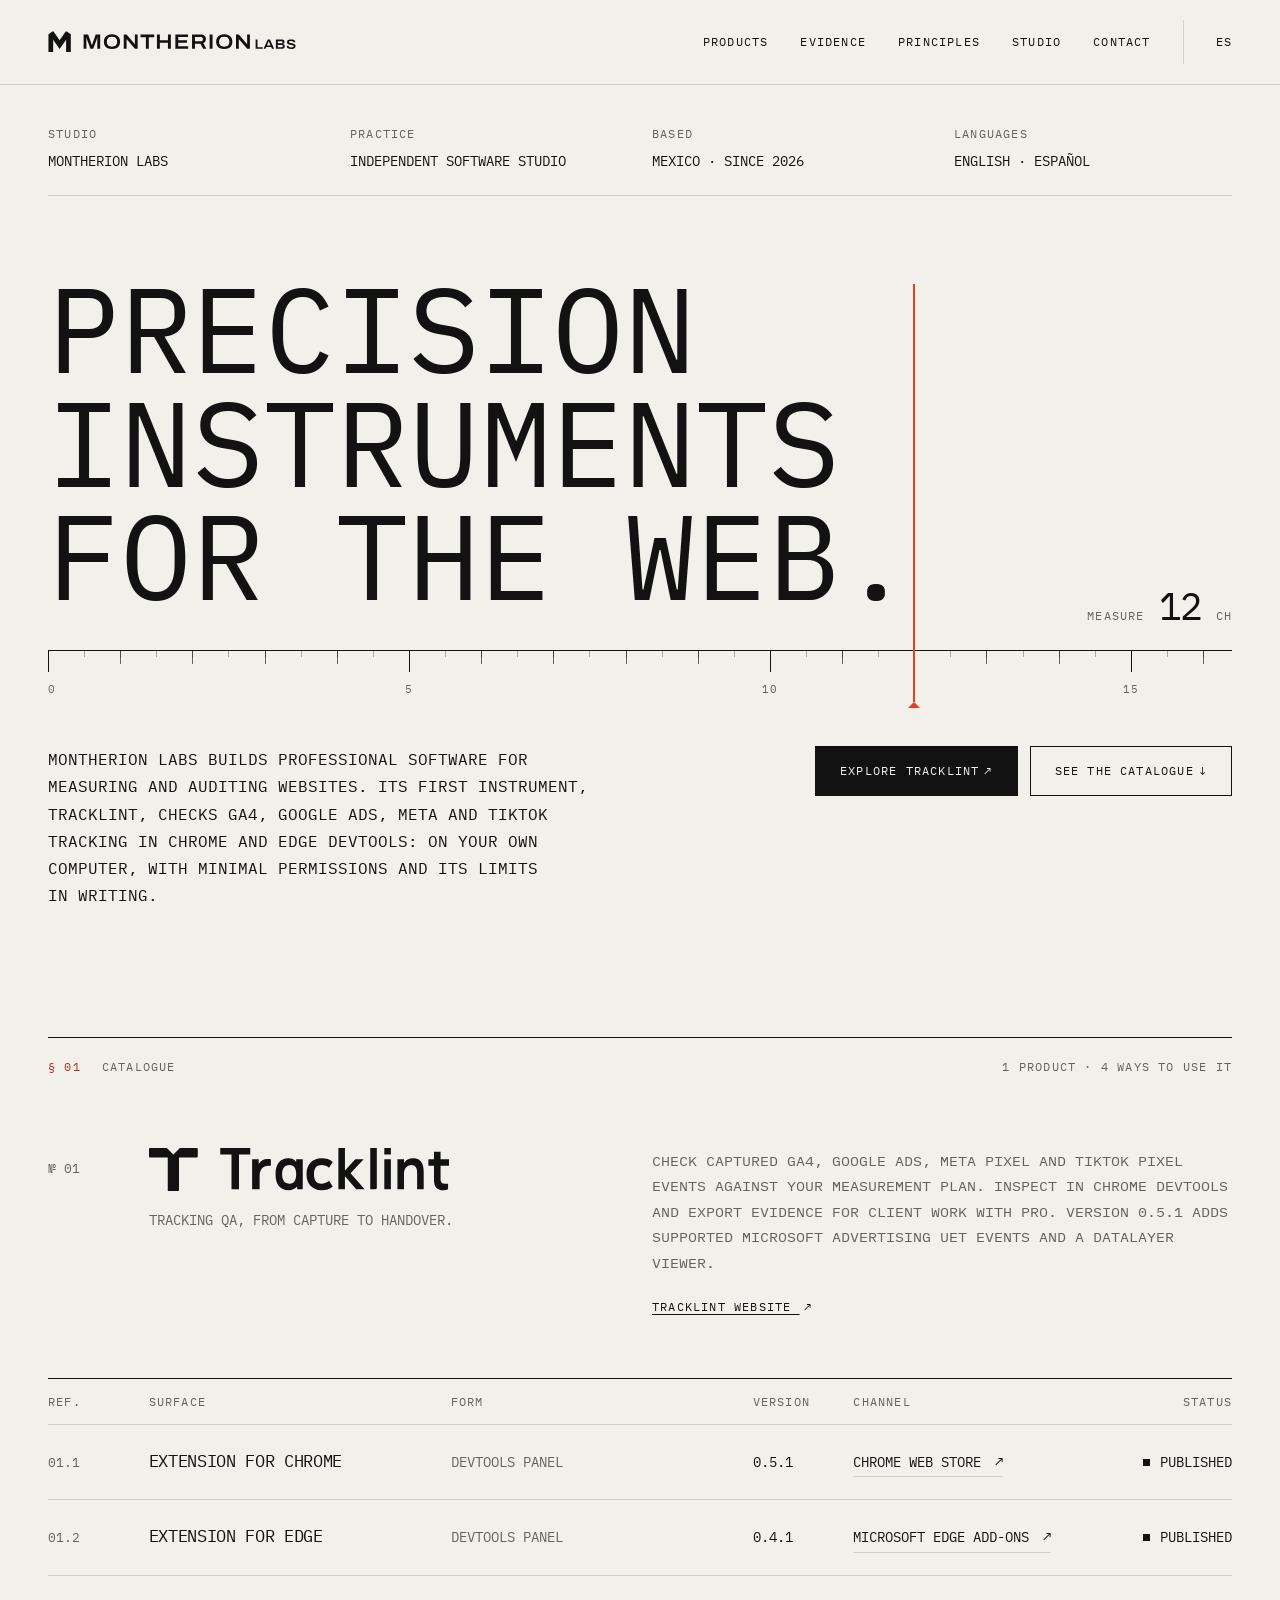
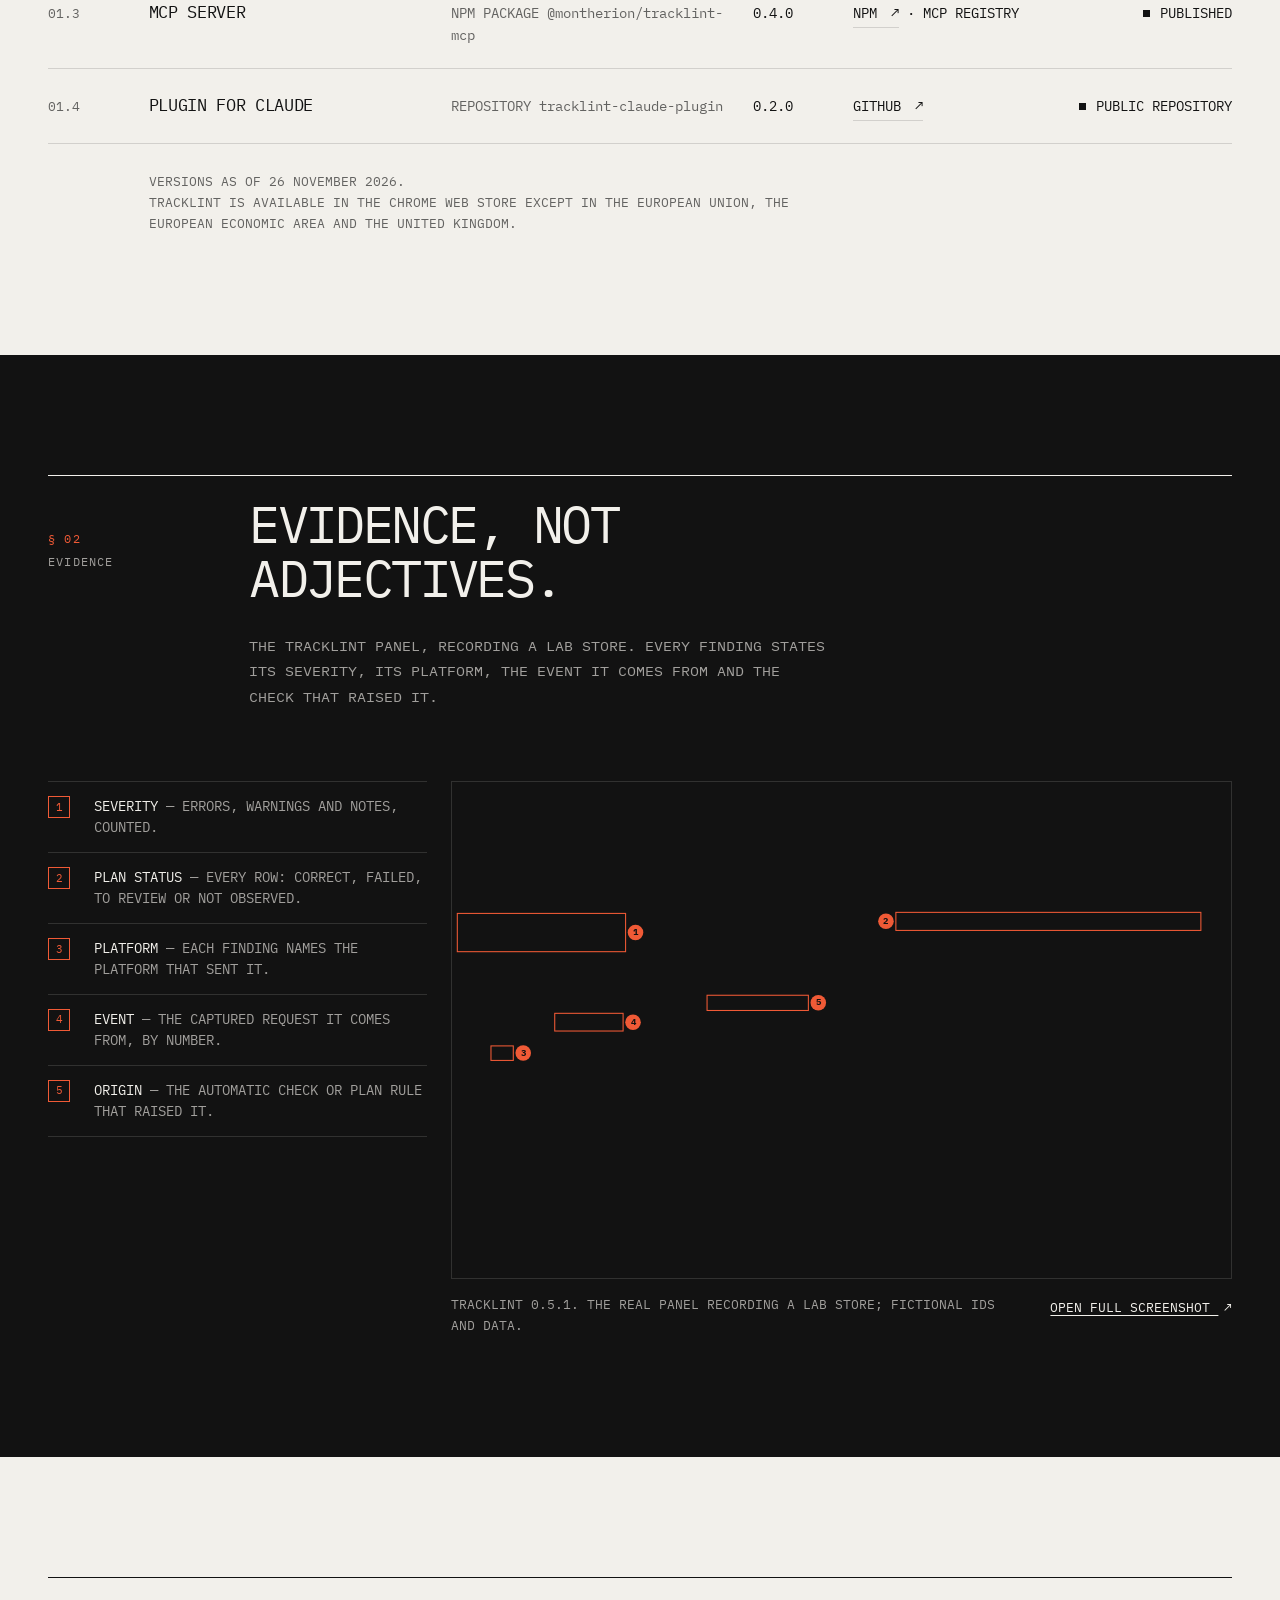
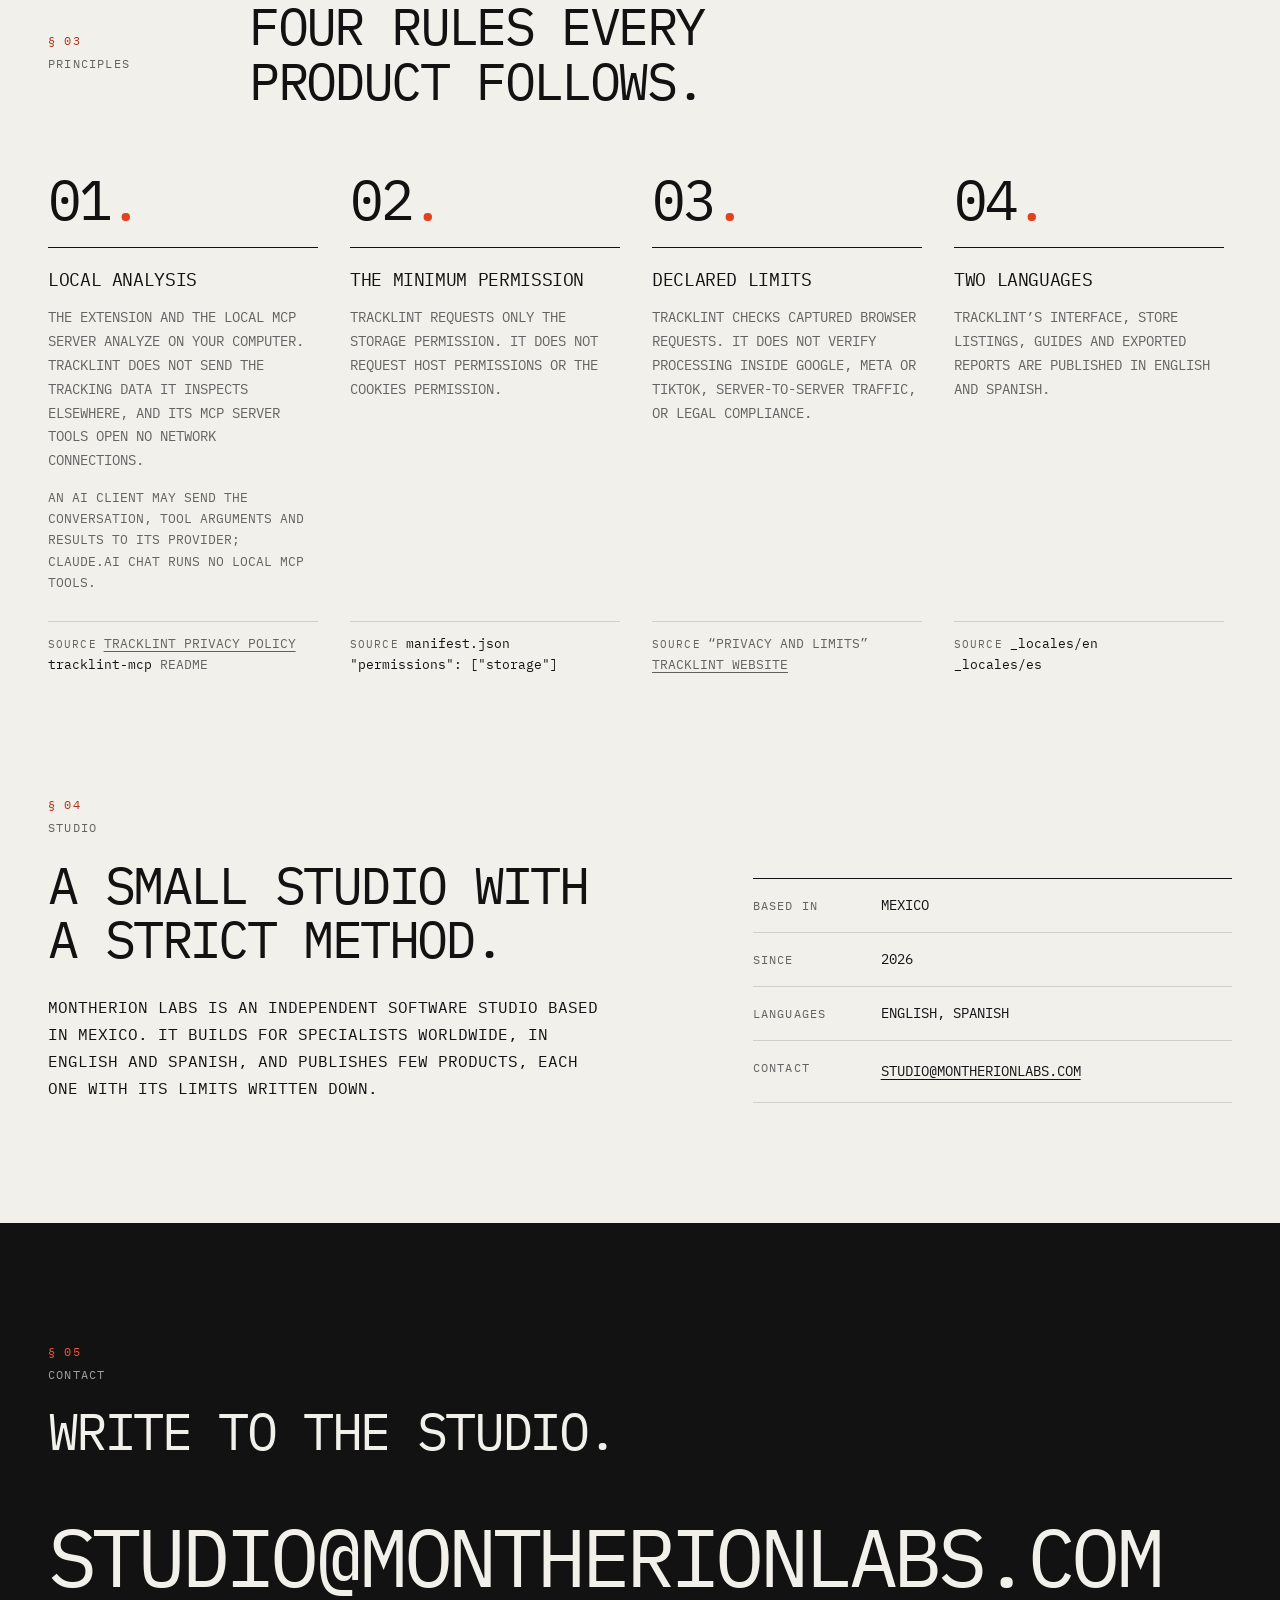
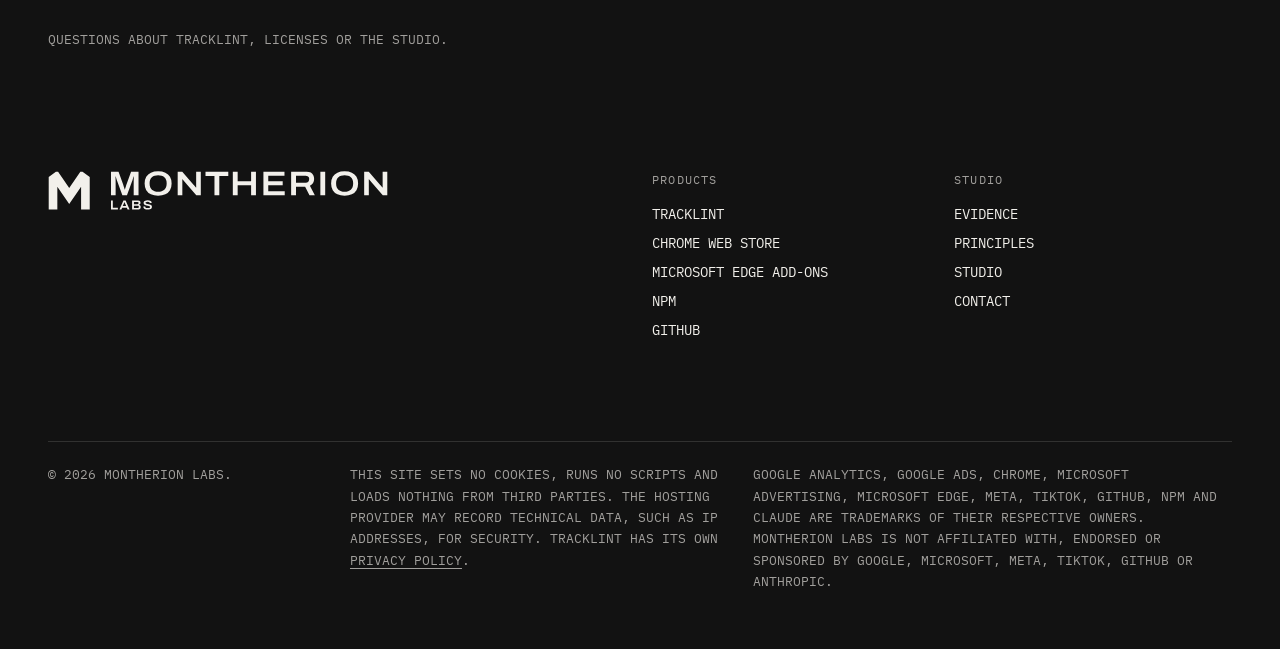
==== commit 2e3360d7: "montherionlabs.com: la descripción de Tracklint menciona lo nuevo de la 0.5.1 Añade «Version 0.5.1 a" ====
--- a/index.html
+++ b/index.html
@@ -57,7 +57,7 @@
 <div class="prod g">
 <p class="num tnum" aria-hidden="true">№&#8239;01</p>
 <div class="name"><h3 class="sr">Tracklint</h3><svg class="tl" aria-hidden="true" focusable="false" xmlns="http://www.w3.org/2000/svg" viewBox="0 0 320 46"><g fill="currentColor"><g transform="translate(-22,-26) scale(1)"><path d="M23 26H41L48 33L55 26H73Q74 26 74 27V35Q74 36 73 36H54V71Q54 72 53 72H43Q42 72 42 71V36H23Q22 36 22 35V27Q22 26 23 26Z"/></g><g transform="translate(76,-6)"><path transform="translate(0)" fill-rule="evenodd" d="M0 6H32V13H20V50H12V13H0Z"/><path transform="translate(32)" fill-rule="evenodd" d="M2 18H9V23C12 18 16 17 22 18V25C14 24 10 28 10 36V50H2Z"/><path transform="translate(58)" fill-rule="evenodd" d="M15 17C5 17 1 24 1 34C1 44 5 51 15 51C19 51 22 49 24 47V50H30V18H23V21C21 18 18 17 15 17ZM16 24C21 24 23 28 23 34C23 40 21 44 16 44C11 44 8 41 8 34C8 27 11 24 16 24Z"/><path transform="translate(92)" fill-rule="evenodd" d="M28 21L24 27C22 25 19 24 16 24C10 24 8 28 8 34C8 40 10 44 16 44C19 44 22 43 24 41L28 47C25 50 21 51 16 51C6 51 0 44 0 34C0 24 6 17 16 17C21 17 25 18 28 21Z"/><path transform="translate(124)" fill-rule="evenodd" d="M2 6H9V30L20 18H29L15 33L30 50H21L9 36V50H2Z"/><path transform="translate(158)" fill-rule="evenodd" d="M2 6H9V48Q9 50 7 50H2Z"/><path transform="translate(173)" fill-rule="evenodd" d="M2 6H9V13H2ZM2 18H9V50H2Z"/><path transform="translate(187)" fill-rule="evenodd" d="M2 18H9V22C12 18 15 17 19 17C27 17 30 23 30 31V50H23V32C23 27 21 24 17 24C12 24 9 28 9 33V50H2Z"/><path transform="translate(221)" fill-rule="evenodd" d="M7 10H14V18H23V25H14V39C14 43 16 44 19 44H22V50C20 50.7 18.5 51 17 51C10 51 7 47 7 40V25H1V18H7Z"/></g></g></svg><p class="tag">Tracking QA, from capture to handover.</p></div>
-<div class="desc"><p>Check captured GA4, Google Ads, Meta Pixel and TikTok Pixel events against your measurement plan. Inspect in Chrome DevTools and export evidence for client work with Pro.</p><a href="https://tracklint.netlify.app/">Tracklint website&nbsp;<span class="arr" aria-hidden="true">↗</span></a></div>
+<div class="desc"><p>Check captured GA4, Google Ads, Meta Pixel and TikTok Pixel events against your measurement plan. Inspect in Chrome DevTools and export evidence for client work with Pro. Version 0.5.1 adds supported Microsoft Advertising UET events and a dataLayer viewer.</p><a href="https://tracklint.netlify.app/">Tracklint website&nbsp;<span class="arr" aria-hidden="true">↗</span></a></div>
 </div>
 <div class="reg"><div class="colh lbl" aria-hidden="true"><span class="ref">Ref.</span><span class="sur">Surface</span><span class="form">Form</span><span class="ver">Version</span><span class="ch">Channel</span><span class="st">Status</span></div><ol class="rows" role="list"><li><span class="ref tnum">01.1</span>
 <dl class="sur"><dt>Surface</dt><dd>Extension for Chrome</dd></dl>
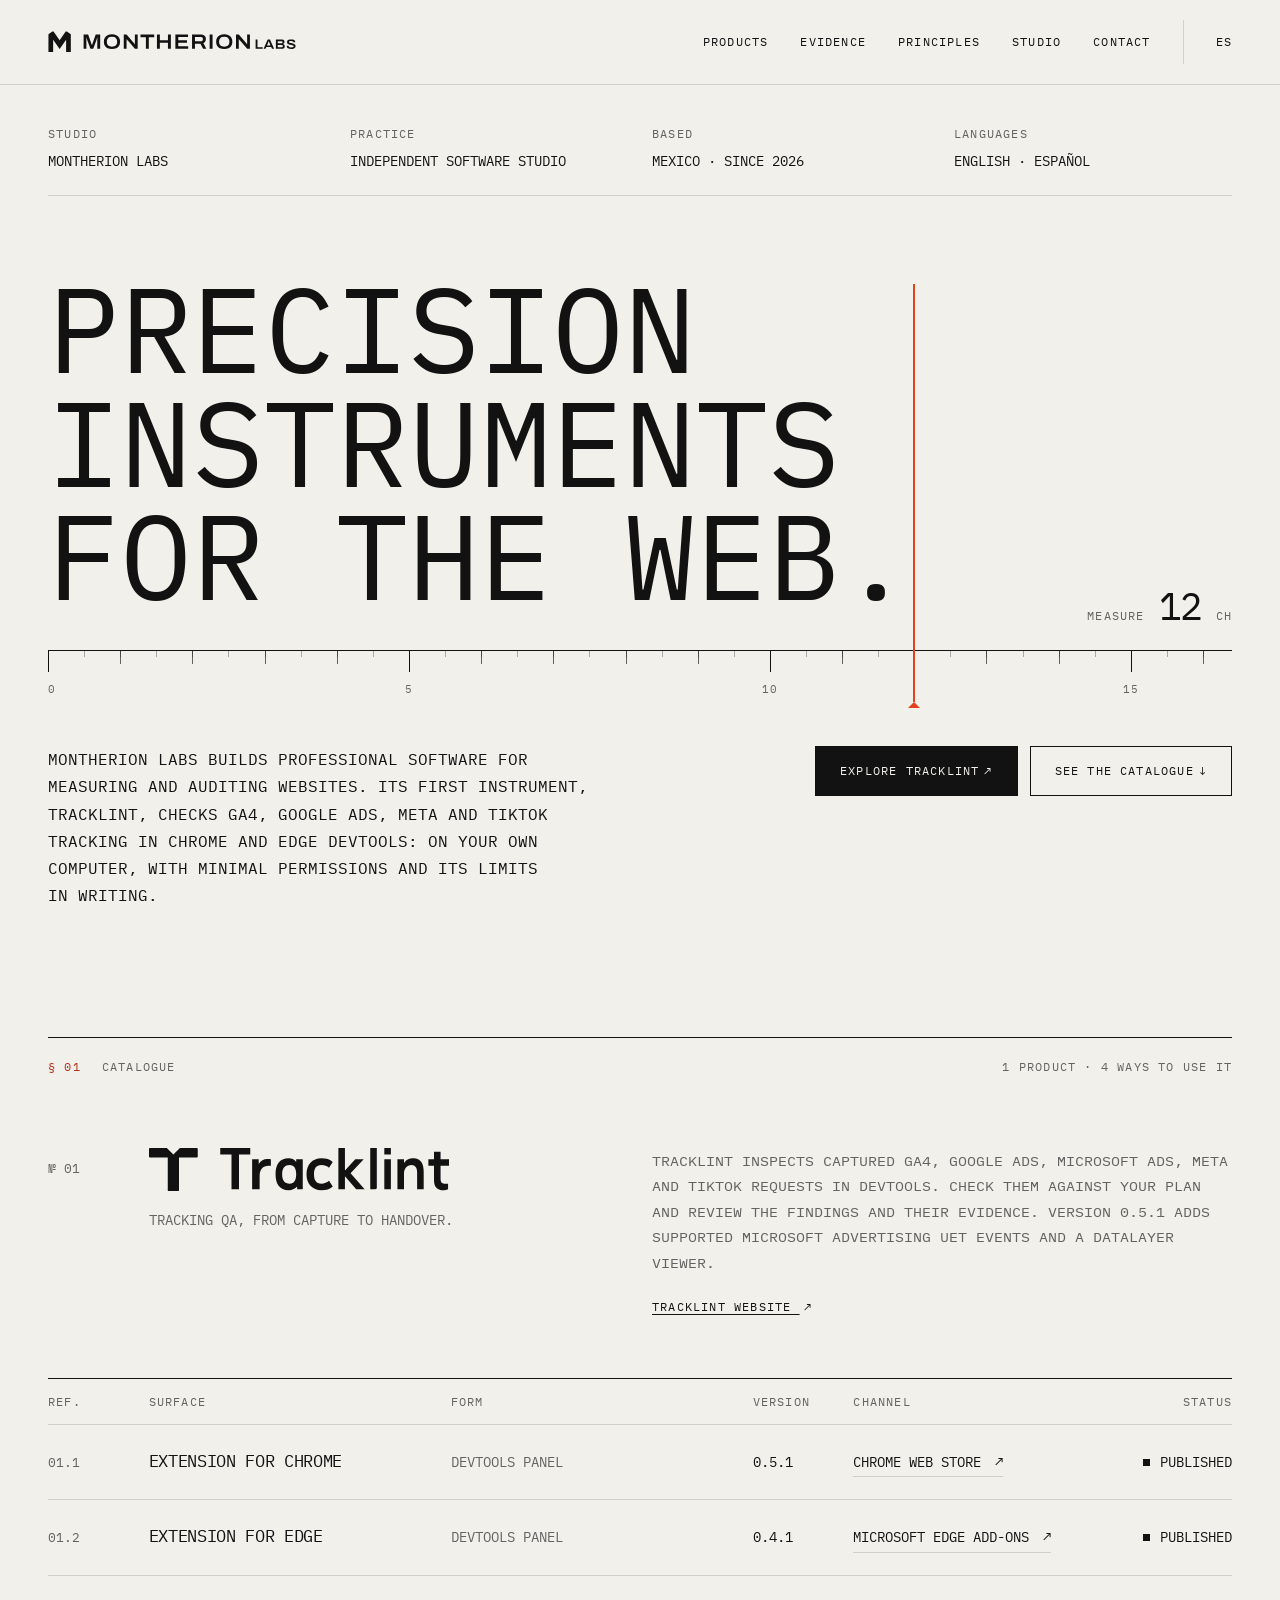
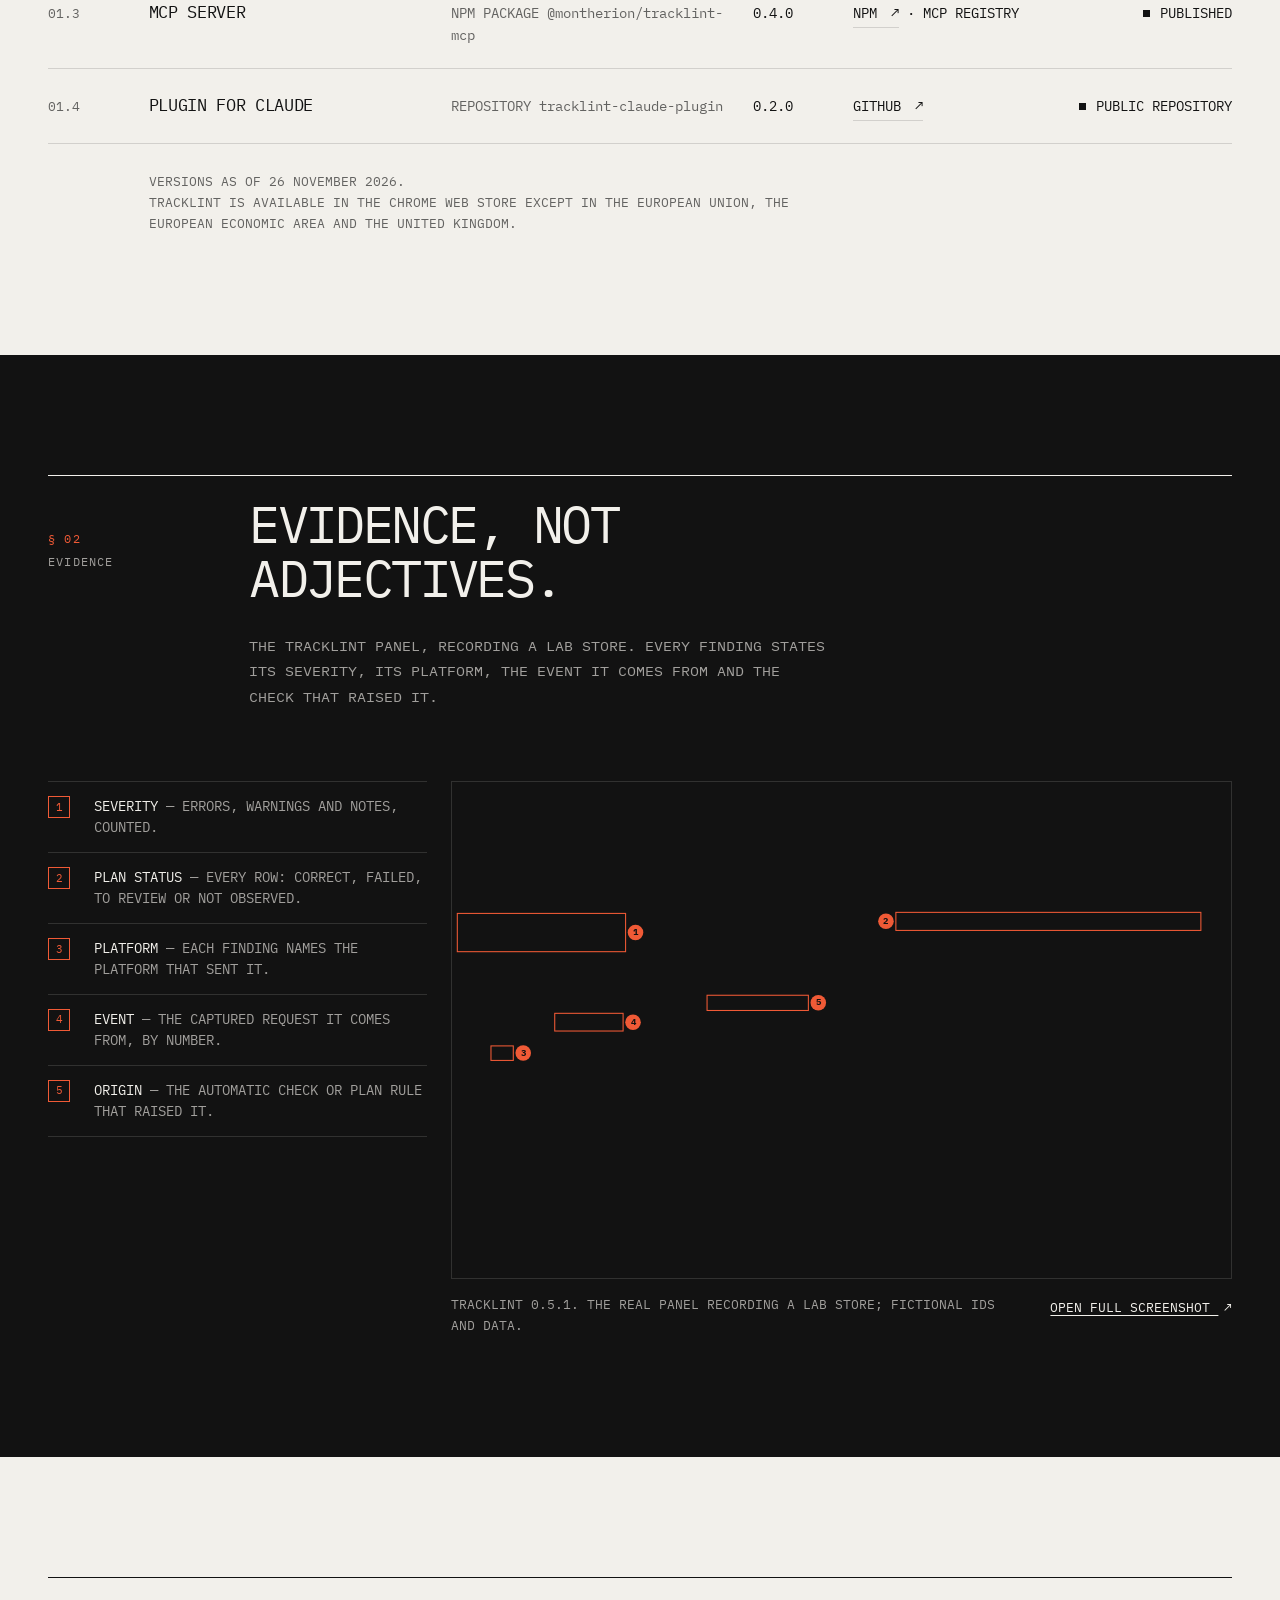
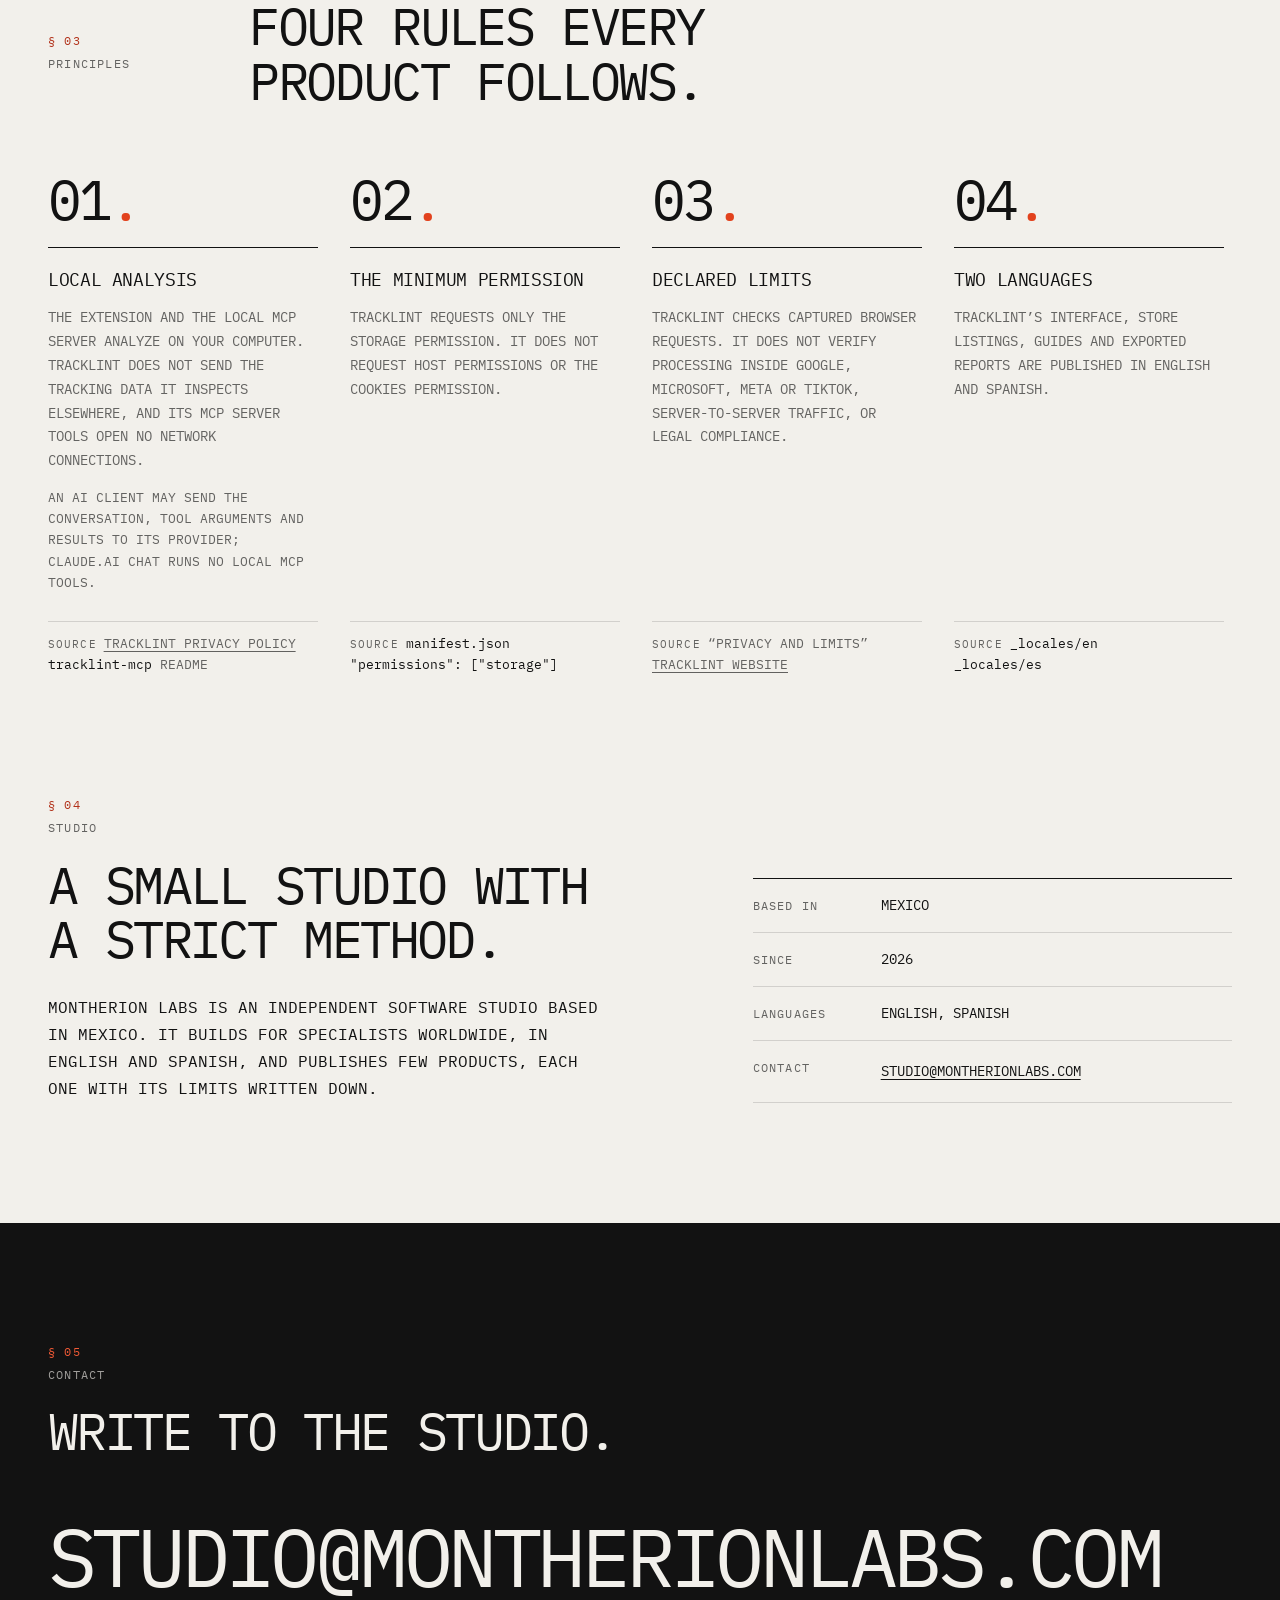
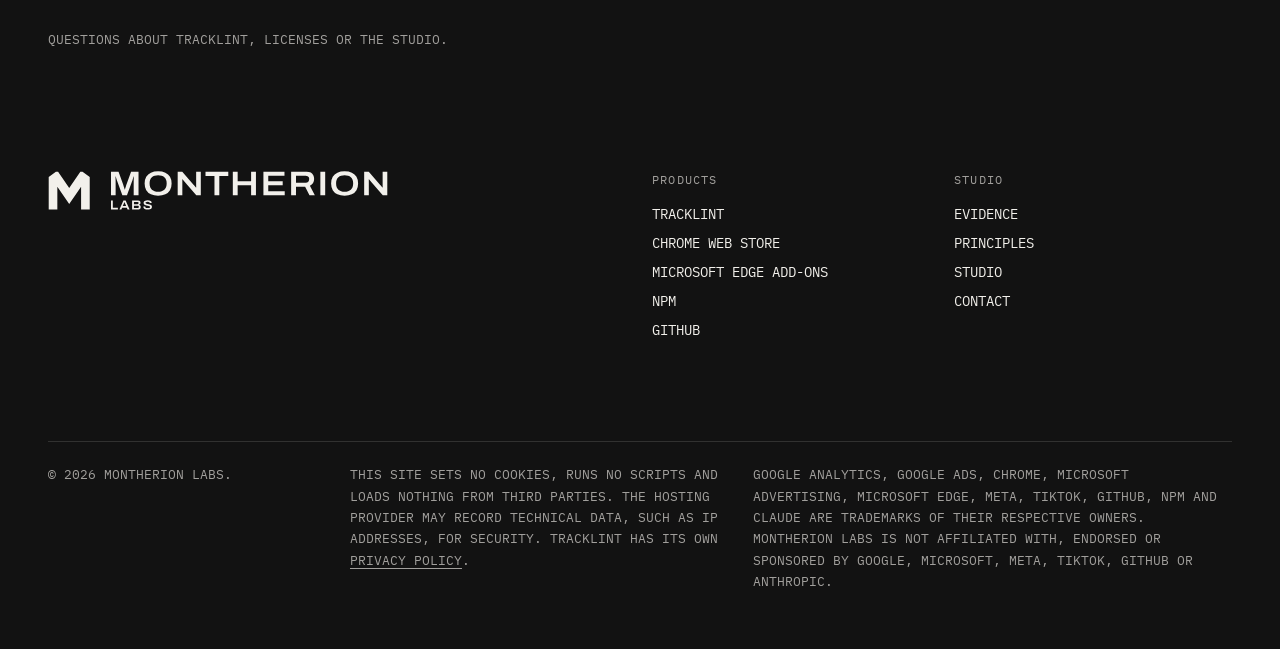
==== commit ad3d53b6: "montherionlabs.com: catálogo con la redacción de Tracklint 0.5.1 La descripción y los límites declar" ====
--- a/index.html
+++ b/index.html
@@ -57,7 +57,7 @@
 <div class="prod g">
 <p class="num tnum" aria-hidden="true">№&#8239;01</p>
 <div class="name"><h3 class="sr">Tracklint</h3><svg class="tl" aria-hidden="true" focusable="false" xmlns="http://www.w3.org/2000/svg" viewBox="0 0 320 46"><g fill="currentColor"><g transform="translate(-22,-26) scale(1)"><path d="M23 26H41L48 33L55 26H73Q74 26 74 27V35Q74 36 73 36H54V71Q54 72 53 72H43Q42 72 42 71V36H23Q22 36 22 35V27Q22 26 23 26Z"/></g><g transform="translate(76,-6)"><path transform="translate(0)" fill-rule="evenodd" d="M0 6H32V13H20V50H12V13H0Z"/><path transform="translate(32)" fill-rule="evenodd" d="M2 18H9V23C12 18 16 17 22 18V25C14 24 10 28 10 36V50H2Z"/><path transform="translate(58)" fill-rule="evenodd" d="M15 17C5 17 1 24 1 34C1 44 5 51 15 51C19 51 22 49 24 47V50H30V18H23V21C21 18 18 17 15 17ZM16 24C21 24 23 28 23 34C23 40 21 44 16 44C11 44 8 41 8 34C8 27 11 24 16 24Z"/><path transform="translate(92)" fill-rule="evenodd" d="M28 21L24 27C22 25 19 24 16 24C10 24 8 28 8 34C8 40 10 44 16 44C19 44 22 43 24 41L28 47C25 50 21 51 16 51C6 51 0 44 0 34C0 24 6 17 16 17C21 17 25 18 28 21Z"/><path transform="translate(124)" fill-rule="evenodd" d="M2 6H9V30L20 18H29L15 33L30 50H21L9 36V50H2Z"/><path transform="translate(158)" fill-rule="evenodd" d="M2 6H9V48Q9 50 7 50H2Z"/><path transform="translate(173)" fill-rule="evenodd" d="M2 6H9V13H2ZM2 18H9V50H2Z"/><path transform="translate(187)" fill-rule="evenodd" d="M2 18H9V22C12 18 15 17 19 17C27 17 30 23 30 31V50H23V32C23 27 21 24 17 24C12 24 9 28 9 33V50H2Z"/><path transform="translate(221)" fill-rule="evenodd" d="M7 10H14V18H23V25H14V39C14 43 16 44 19 44H22V50C20 50.7 18.5 51 17 51C10 51 7 47 7 40V25H1V18H7Z"/></g></g></svg><p class="tag">Tracking QA, from capture to handover.</p></div>
-<div class="desc"><p>Check captured GA4, Google Ads, Meta Pixel and TikTok Pixel events against your measurement plan. Inspect in Chrome DevTools and export evidence for client work with Pro. Version 0.5.1 adds supported Microsoft Advertising UET events and a dataLayer viewer.</p><a href="https://tracklint.netlify.app/">Tracklint website&nbsp;<span class="arr" aria-hidden="true">↗</span></a></div>
+<div class="desc"><p>Tracklint inspects captured GA4, Google Ads, Microsoft Ads, Meta and TikTok requests in DevTools. Check them against your plan and review the findings and their evidence. Version 0.5.1 adds supported Microsoft Advertising UET events and a dataLayer viewer.</p><a href="https://tracklint.netlify.app/">Tracklint website&nbsp;<span class="arr" aria-hidden="true">↗</span></a></div>
 </div>
 <div class="reg"><div class="colh lbl" aria-hidden="true"><span class="ref">Ref.</span><span class="sur">Surface</span><span class="form">Form</span><span class="ver">Version</span><span class="ch">Channel</span><span class="st">Status</span></div><ol class="rows" role="list"><li><span class="ref tnum">01.1</span>
 <dl class="sur"><dt>Surface</dt><dd>Extension for Chrome</dd></dl>
@@ -105,7 +105,7 @@
 
 <section class="pr" id="principles" aria-labelledby="h-pr"><div class="w g">
 <div class="head"><p class="lbl">Principles</p><h2 id="h-pr" class="h2">Four rules every product follows.</h2></div>
-<ol class="list" role="list"><li><span class="no tnum" aria-hidden="true">01</span><h3 class="h3">Local analysis</h3><p>The extension and the local MCP server analyze on your computer. Tracklint does not send the tracking data it inspects elsewhere, and its MCP server tools open no network connections.</p><p class="caveat">An AI client may send the conversation, tool arguments and results to its provider; claude.ai chat runs no local MCP tools.</p><p class="proof"><span><span class="lbl">Source</span><a href="https://tracklint.netlify.app/privacy.html">Tracklint privacy policy</a><br><code>tracklint-mcp</code> README</span></p></li><li><span class="no tnum" aria-hidden="true">02</span><h3 class="h3">The minimum permission</h3><p>Tracklint requests only the storage permission. It does not request host permissions or the cookies permission.</p><p class="proof"><span><span class="lbl">Source</span><code>manifest.json</code><br><code>"permissions": ["storage"]</code></span></p></li><li><span class="no tnum" aria-hidden="true">03</span><h3 class="h3">Declared limits</h3><p>Tracklint checks captured browser requests. It does not verify processing inside Google, Meta or TikTok, server-to-server traffic, or legal compliance.</p><p class="proof"><span><span class="lbl">Source</span>“Privacy and limits”<br><a href="https://tracklint.netlify.app/">Tracklint website</a></span></p></li><li><span class="no tnum" aria-hidden="true">04</span><h3 class="h3">Two languages</h3><p>Tracklint’s interface, store listings, guides and exported reports are published in English and Spanish.</p><p class="proof"><span><span class="lbl">Source</span><code>_locales/en</code><br><code>_locales/es</code></span></p></li></ol>
+<ol class="list" role="list"><li><span class="no tnum" aria-hidden="true">01</span><h3 class="h3">Local analysis</h3><p>The extension and the local MCP server analyze on your computer. Tracklint does not send the tracking data it inspects elsewhere, and its MCP server tools open no network connections.</p><p class="caveat">An AI client may send the conversation, tool arguments and results to its provider; claude.ai chat runs no local MCP tools.</p><p class="proof"><span><span class="lbl">Source</span><a href="https://tracklint.netlify.app/privacy.html">Tracklint privacy policy</a><br><code>tracklint-mcp</code> README</span></p></li><li><span class="no tnum" aria-hidden="true">02</span><h3 class="h3">The minimum permission</h3><p>Tracklint requests only the storage permission. It does not request host permissions or the cookies permission.</p><p class="proof"><span><span class="lbl">Source</span><code>manifest.json</code><br><code>"permissions": ["storage"]</code></span></p></li><li><span class="no tnum" aria-hidden="true">03</span><h3 class="h3">Declared limits</h3><p>Tracklint checks captured browser requests. It does not verify processing inside Google, Microsoft, Meta or TikTok, server-to-server traffic, or legal compliance.</p><p class="proof"><span><span class="lbl">Source</span>“Privacy and limits”<br><a href="https://tracklint.netlify.app/">Tracklint website</a></span></p></li><li><span class="no tnum" aria-hidden="true">04</span><h3 class="h3">Two languages</h3><p>Tracklint’s interface, store listings, guides and exported reports are published in English and Spanish.</p><p class="proof"><span><span class="lbl">Source</span><code>_locales/en</code><br><code>_locales/es</code></span></p></li></ol>
 </div></section>
 
 <section class="st-sec" id="studio" aria-labelledby="h-st"><div class="w g">
